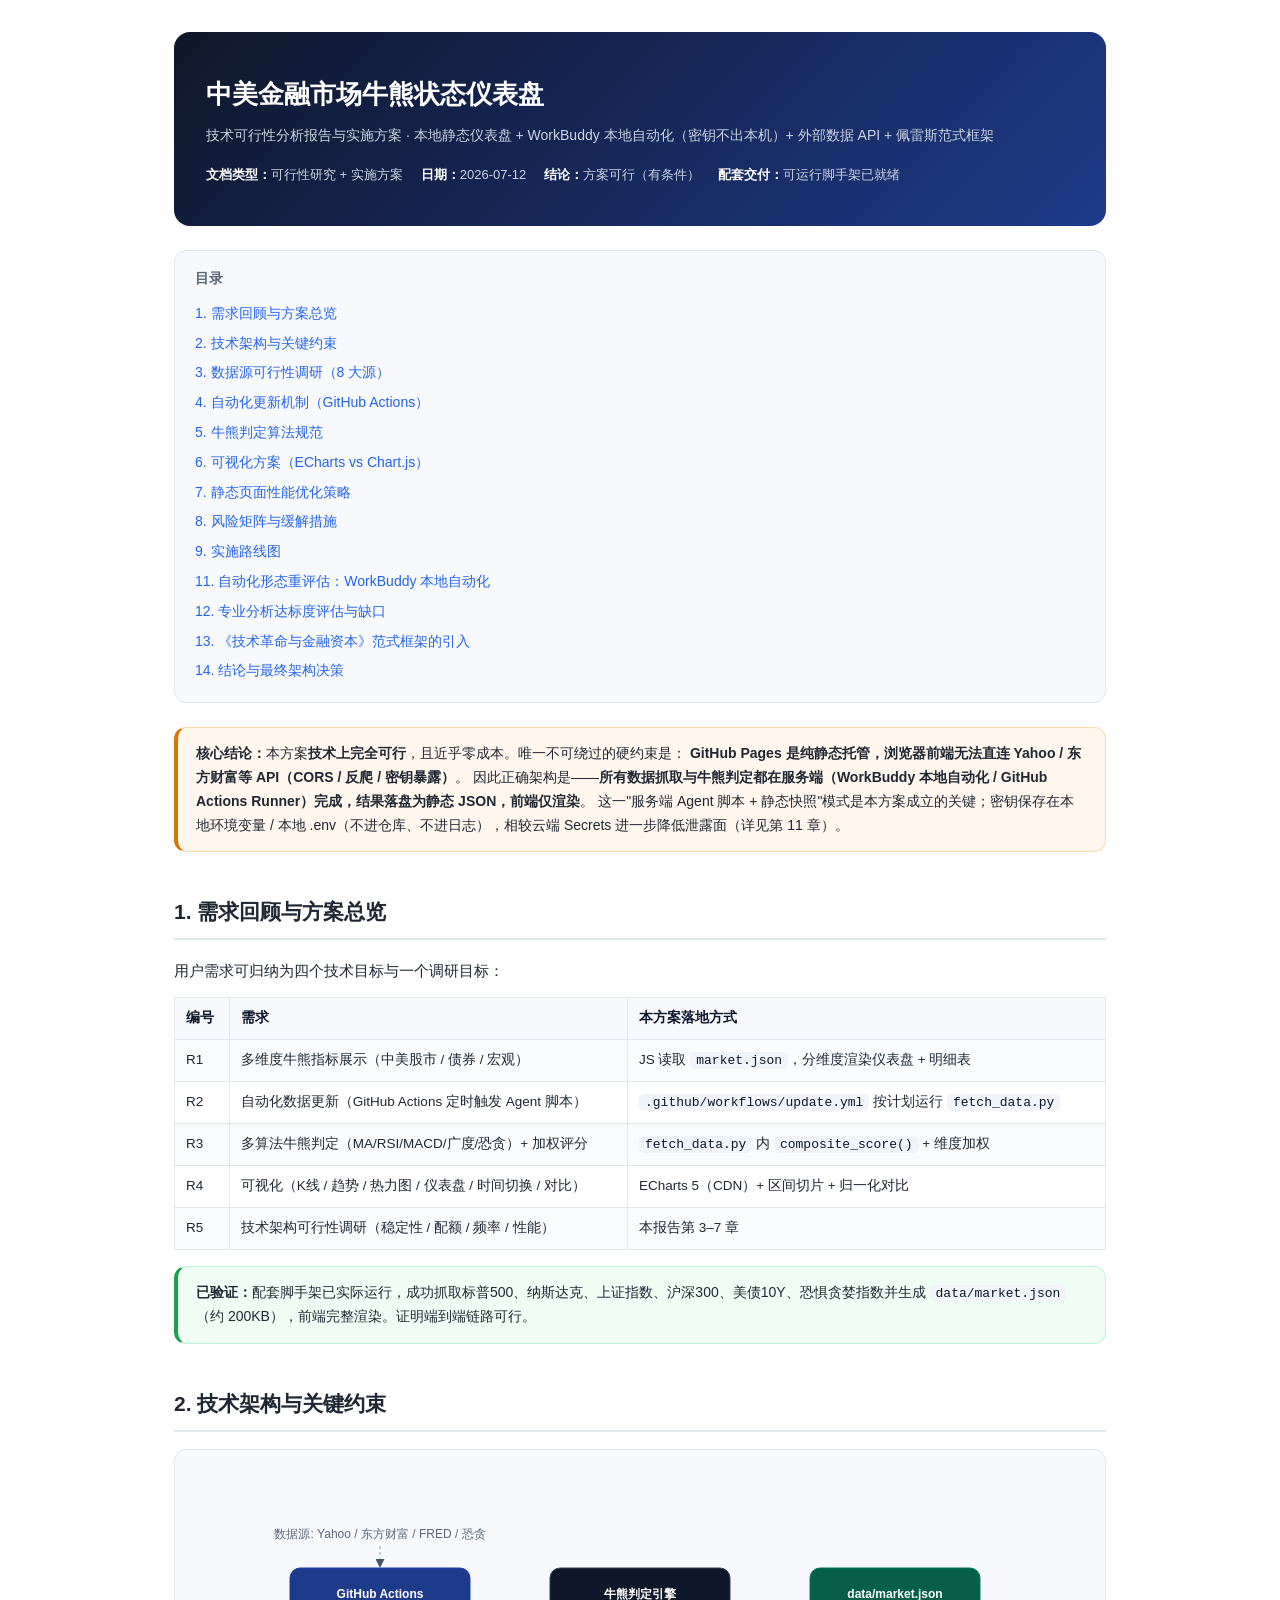
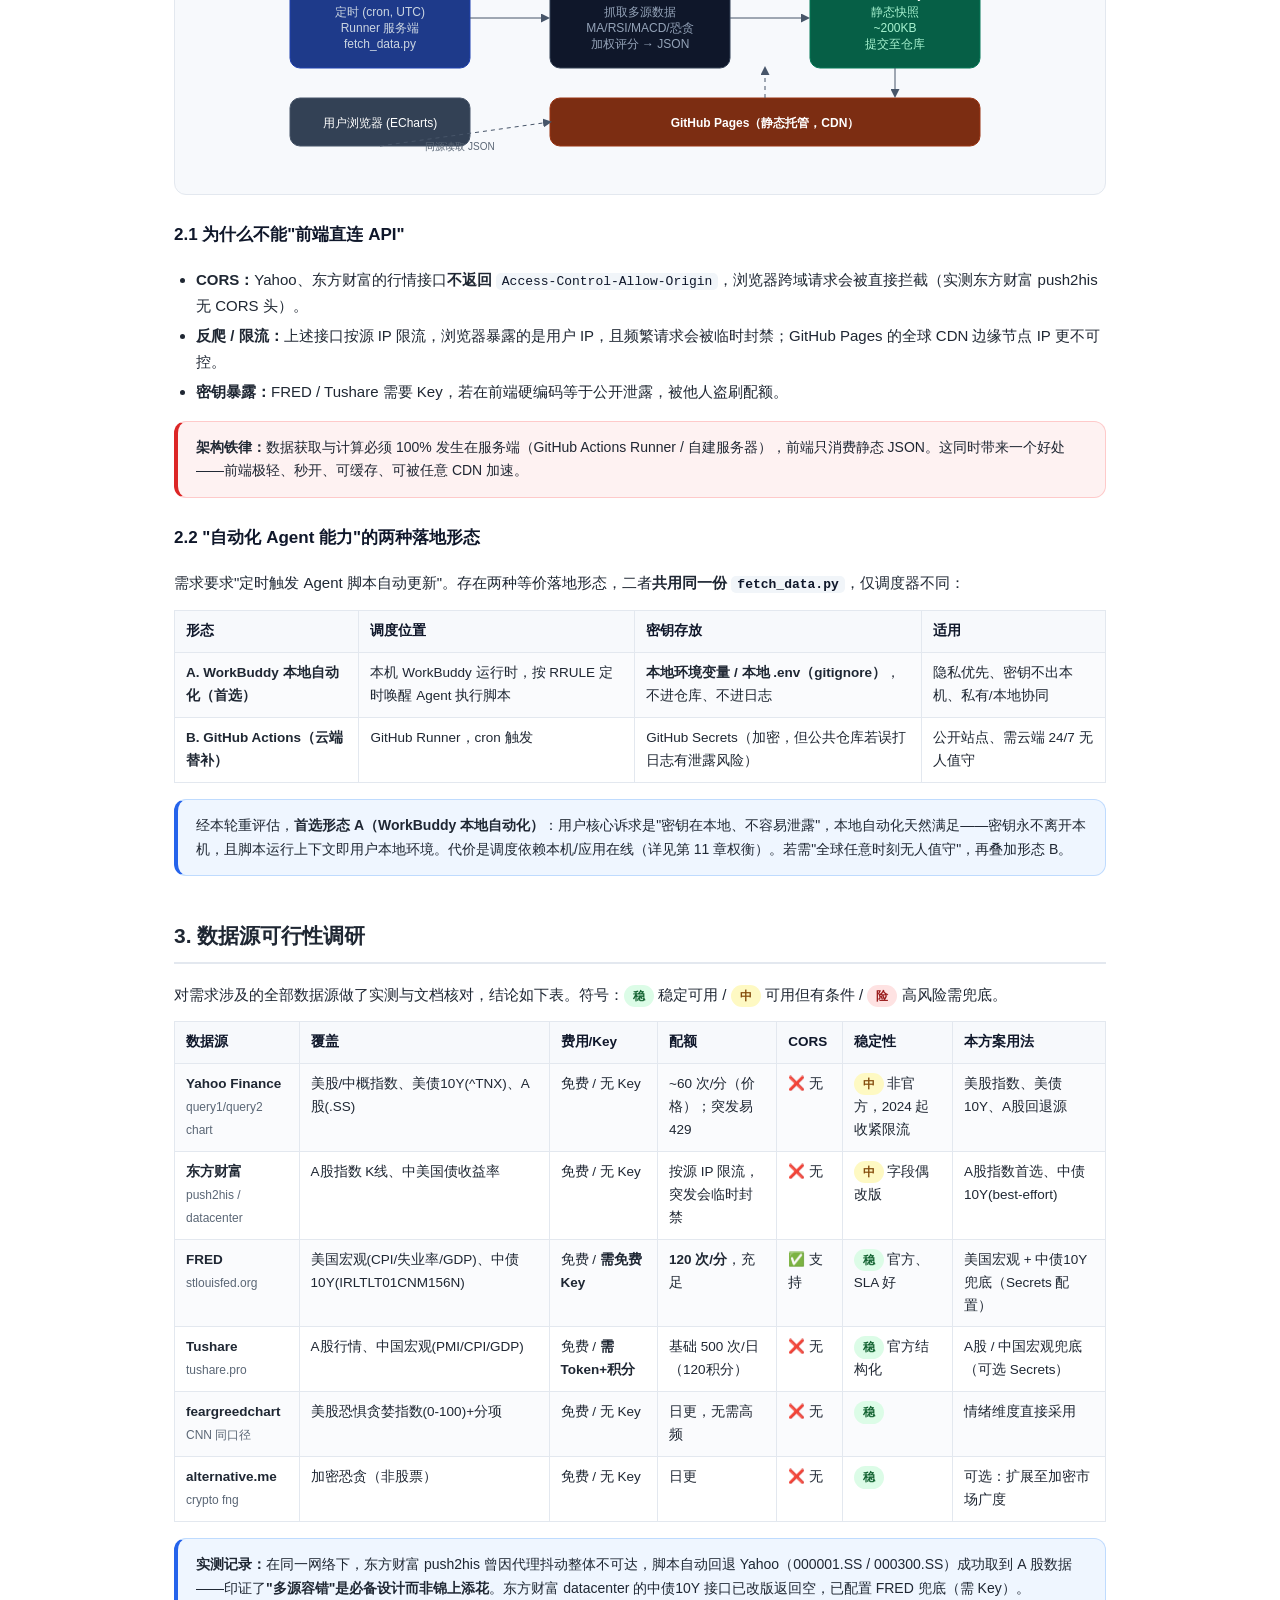
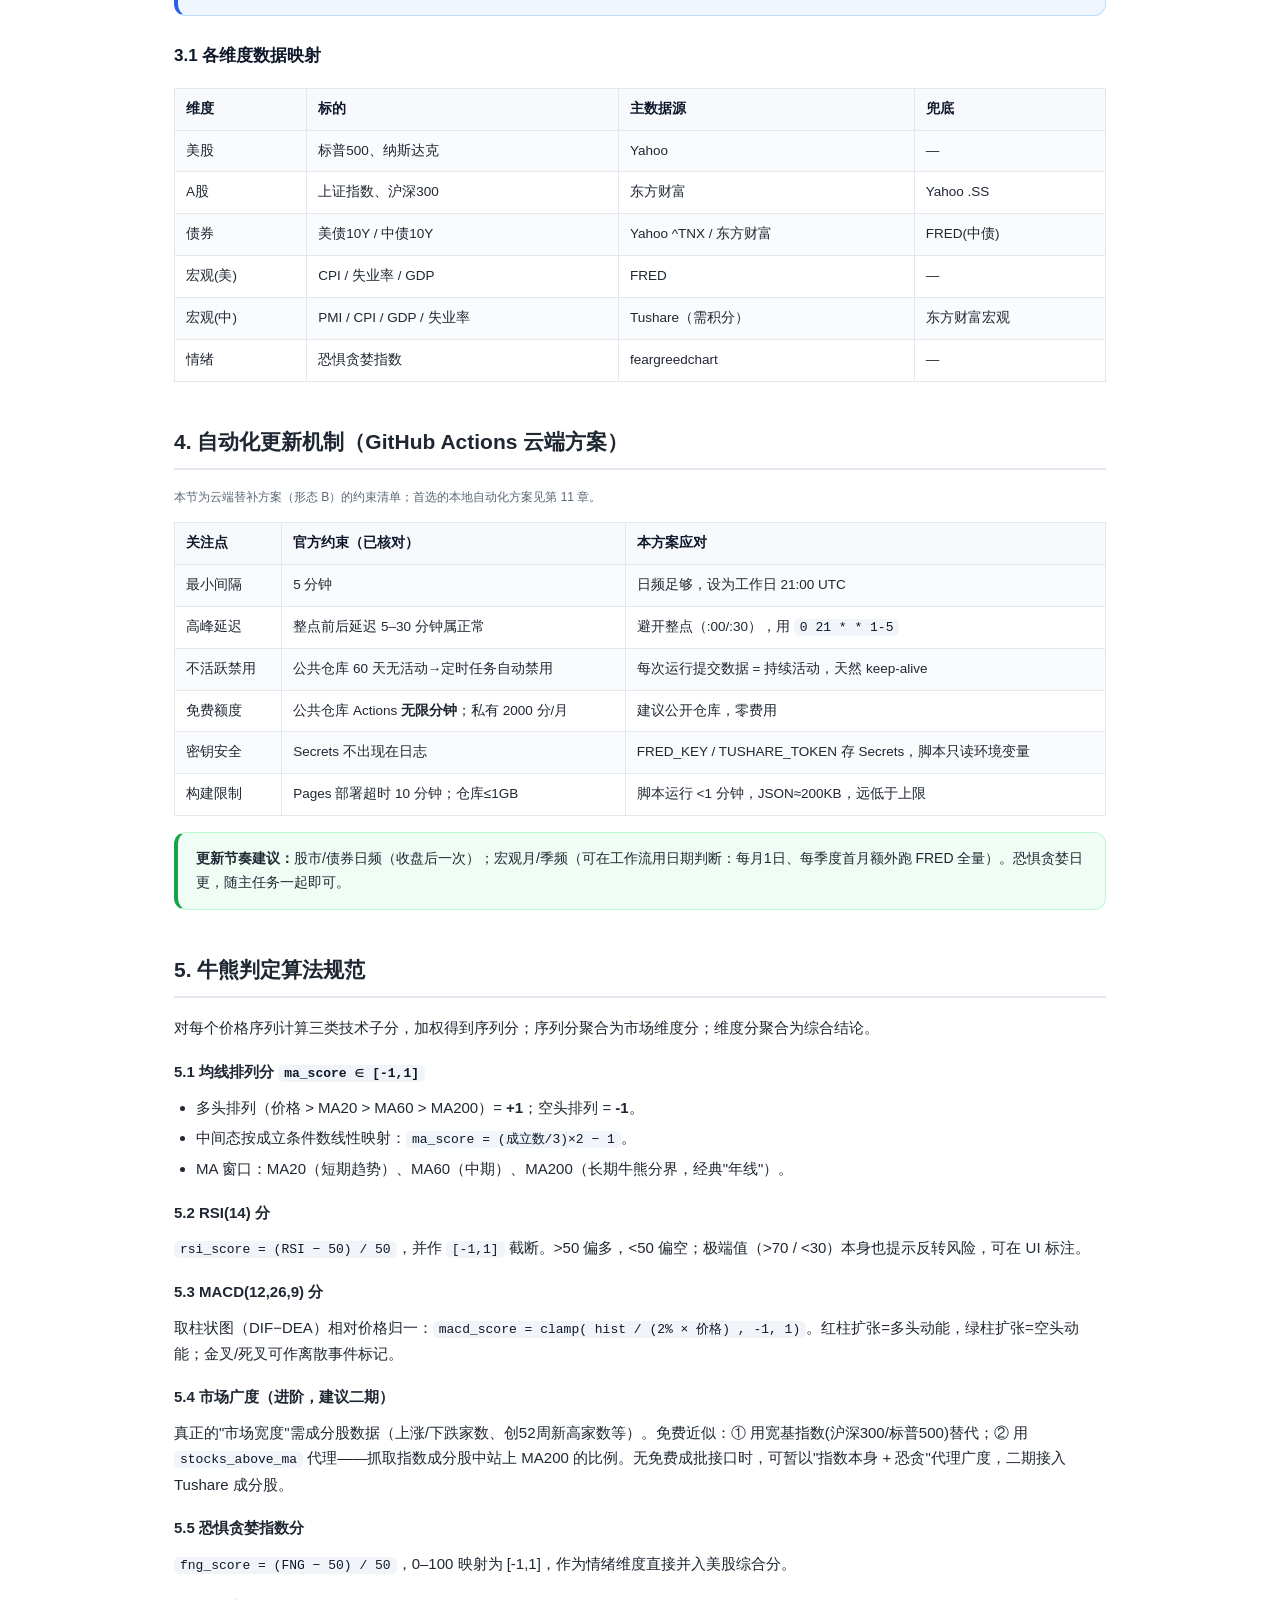
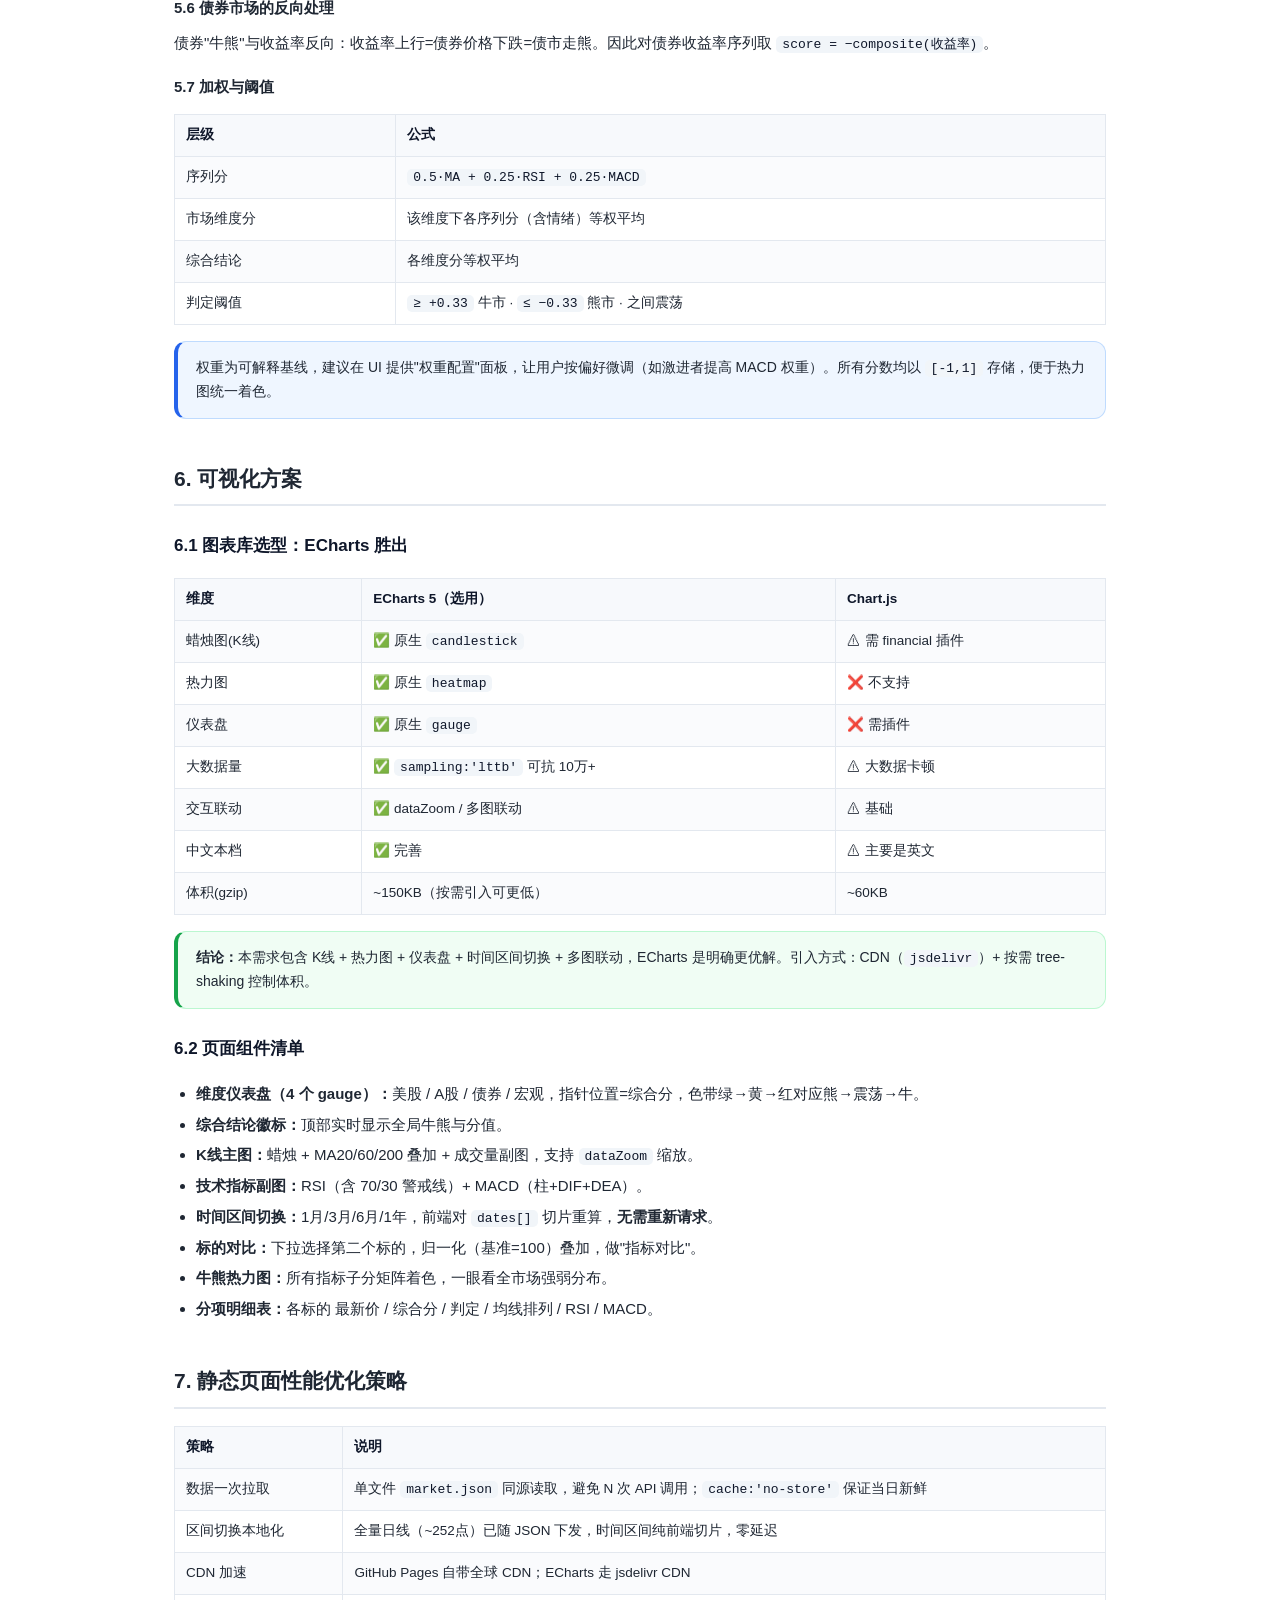
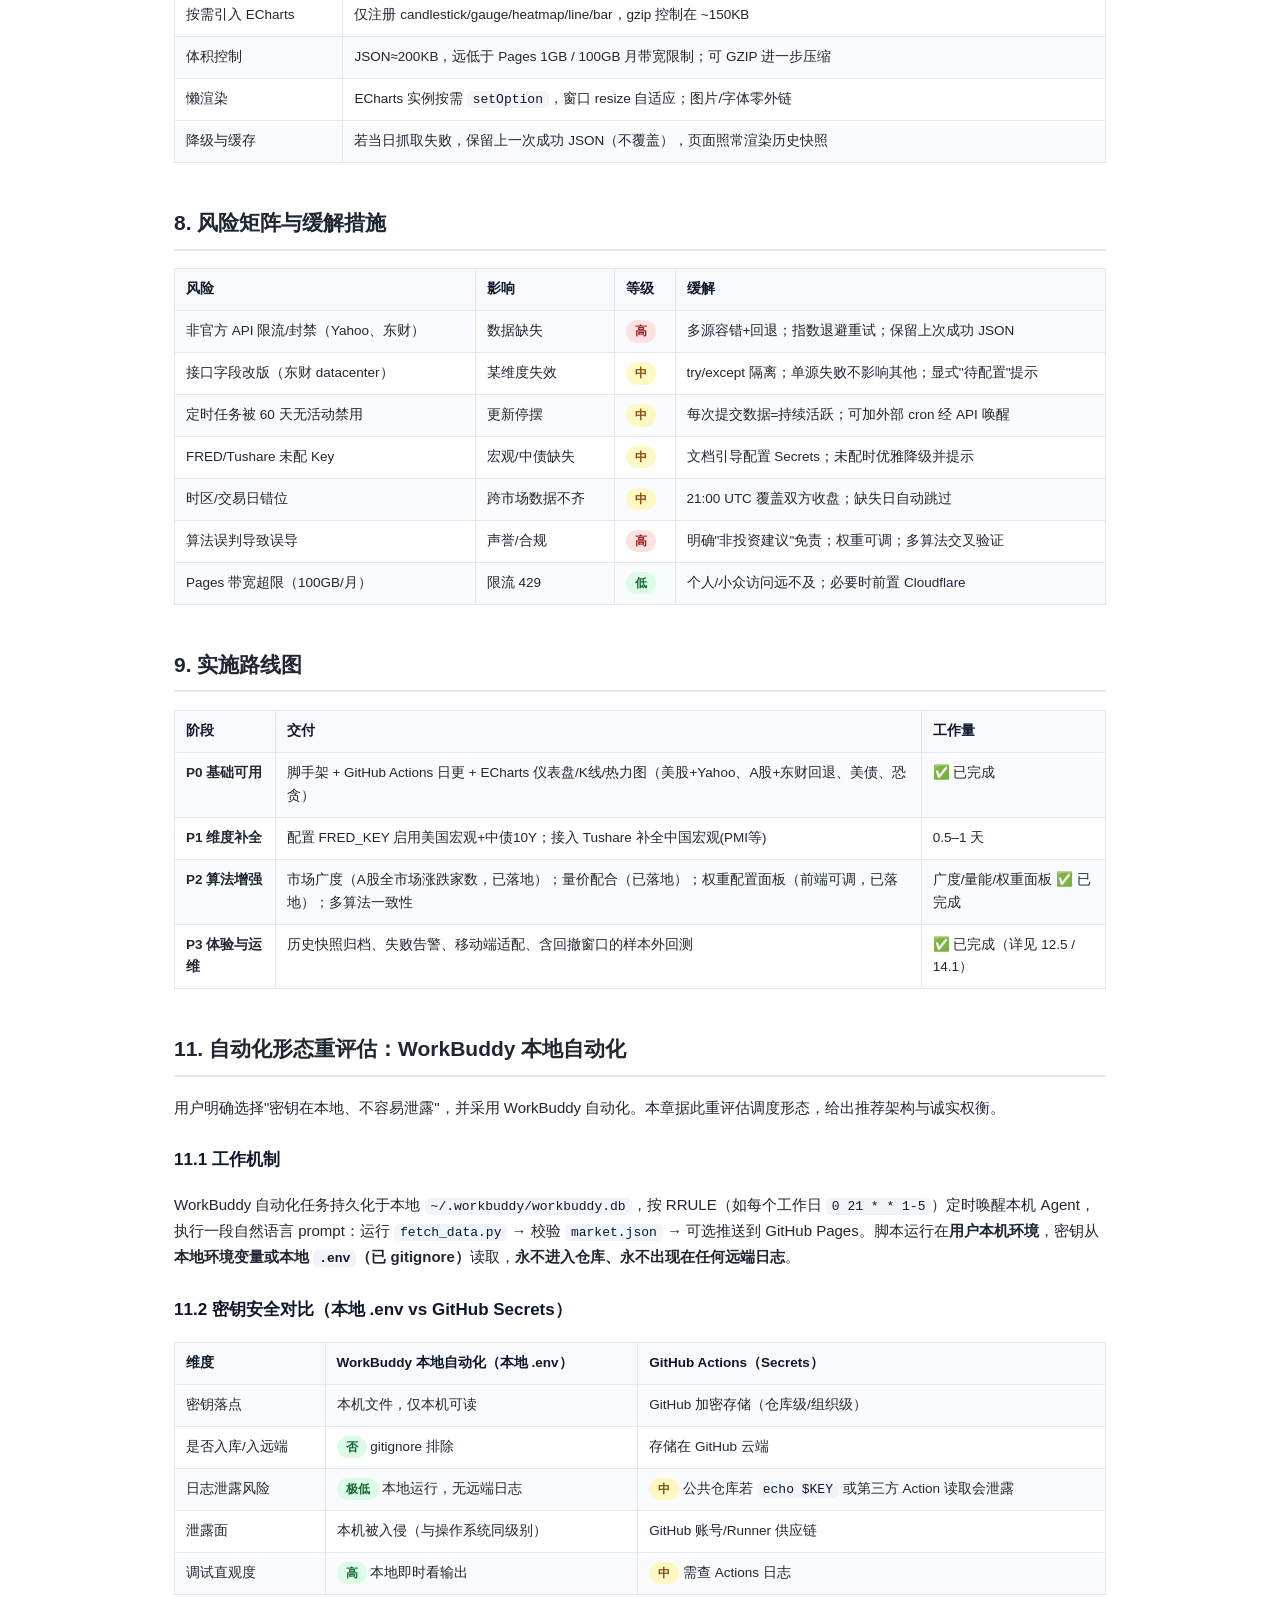
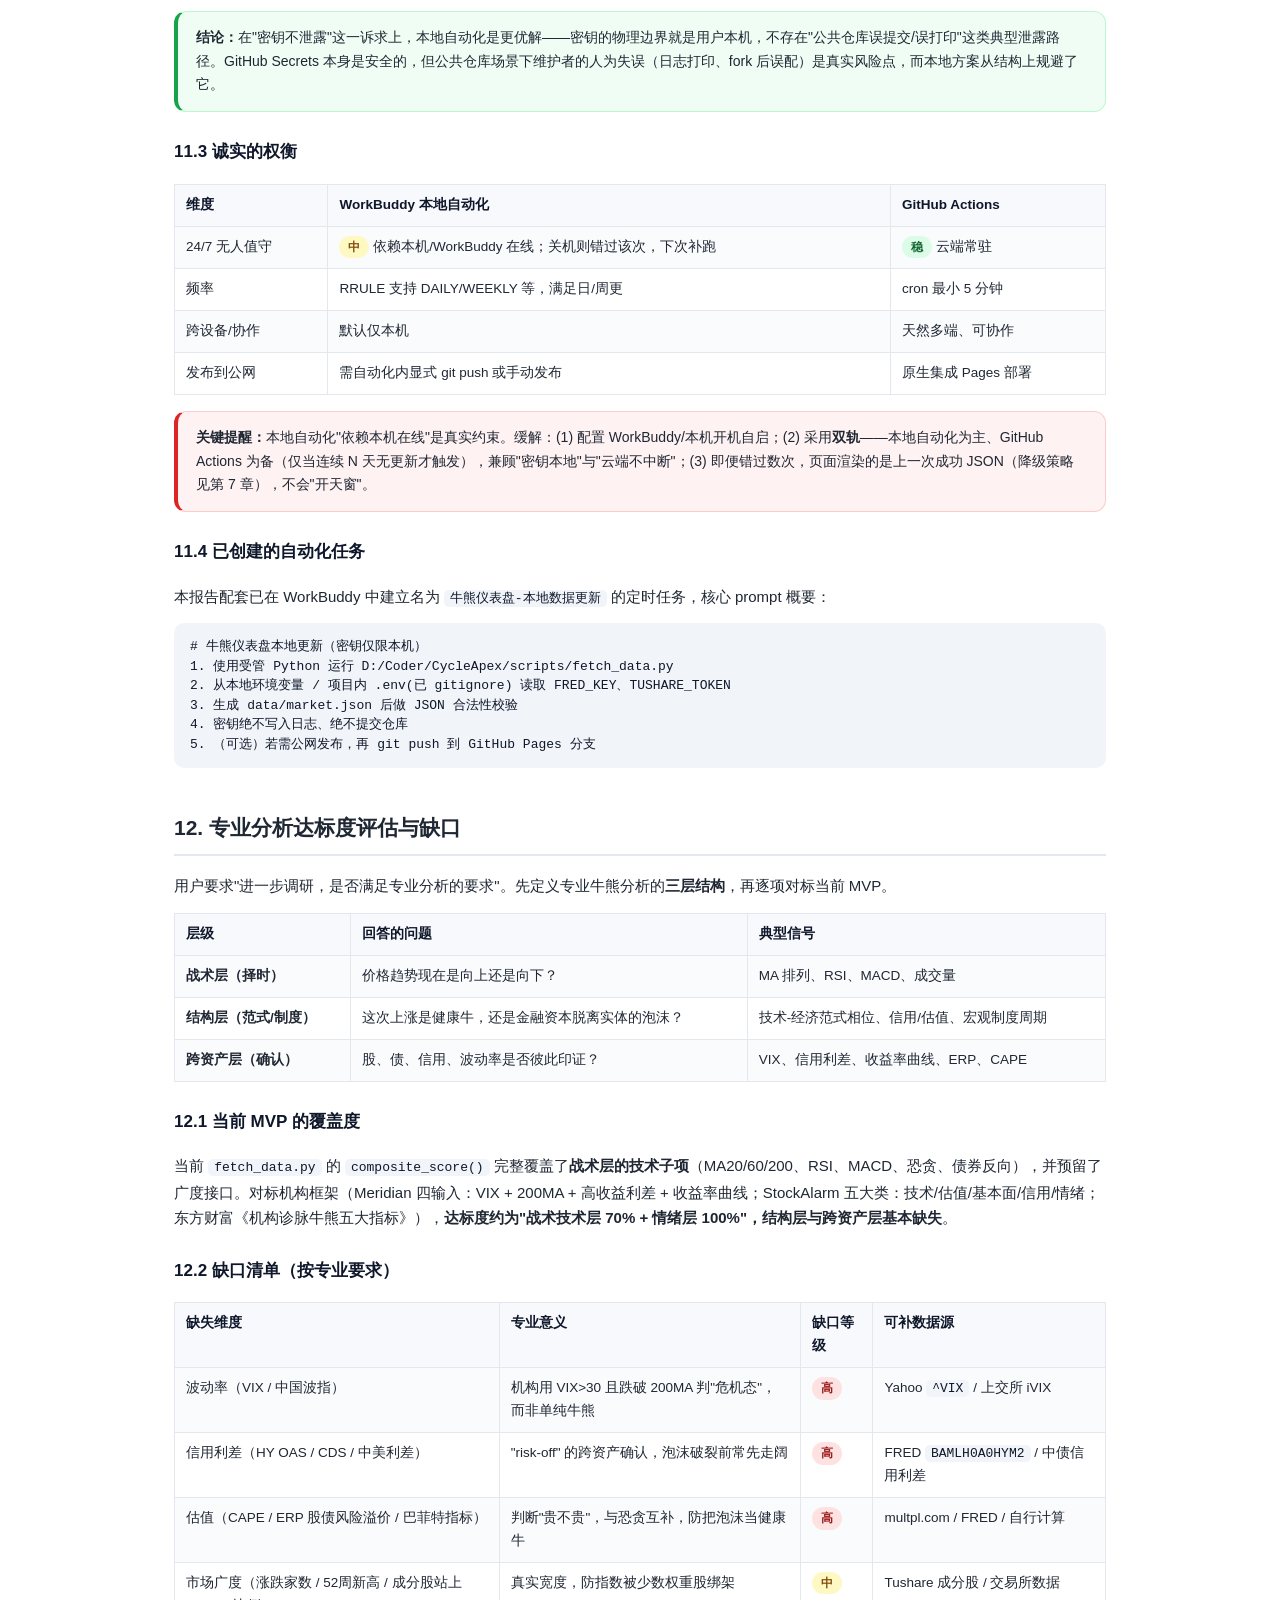
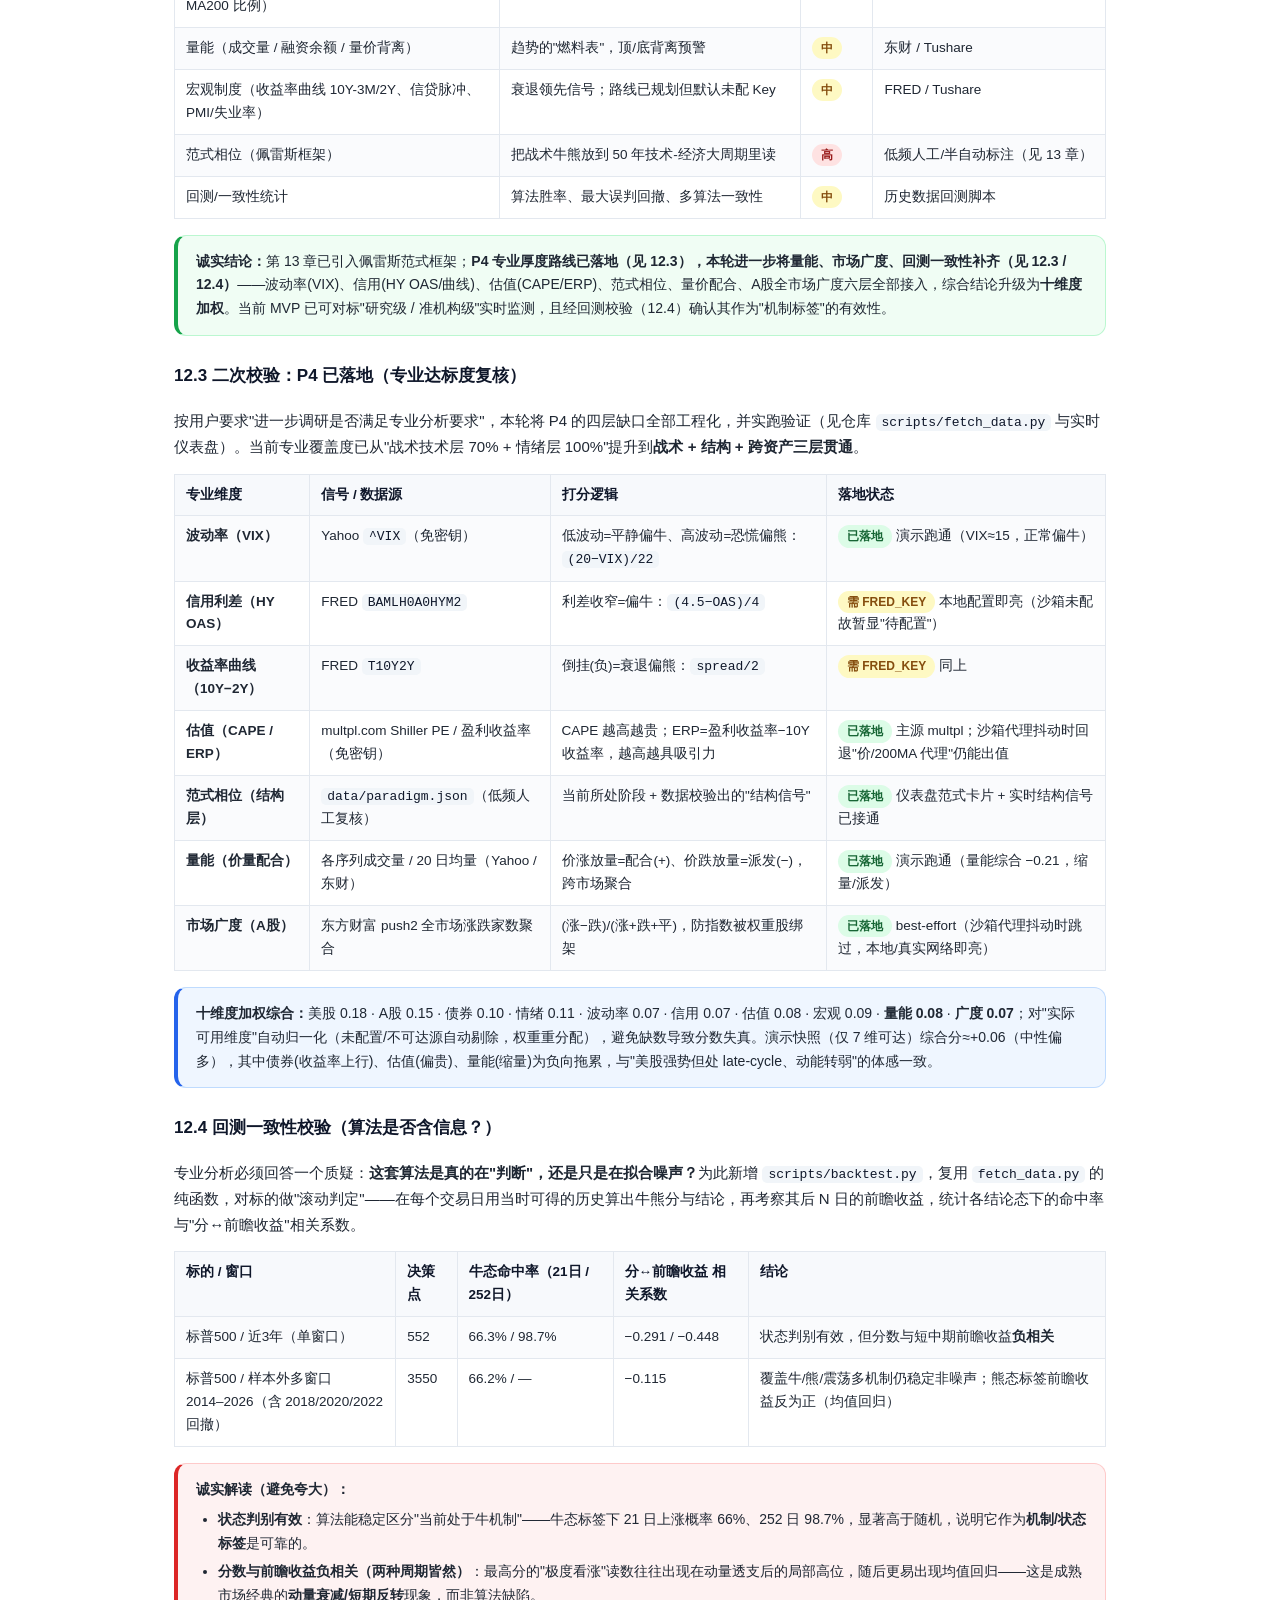
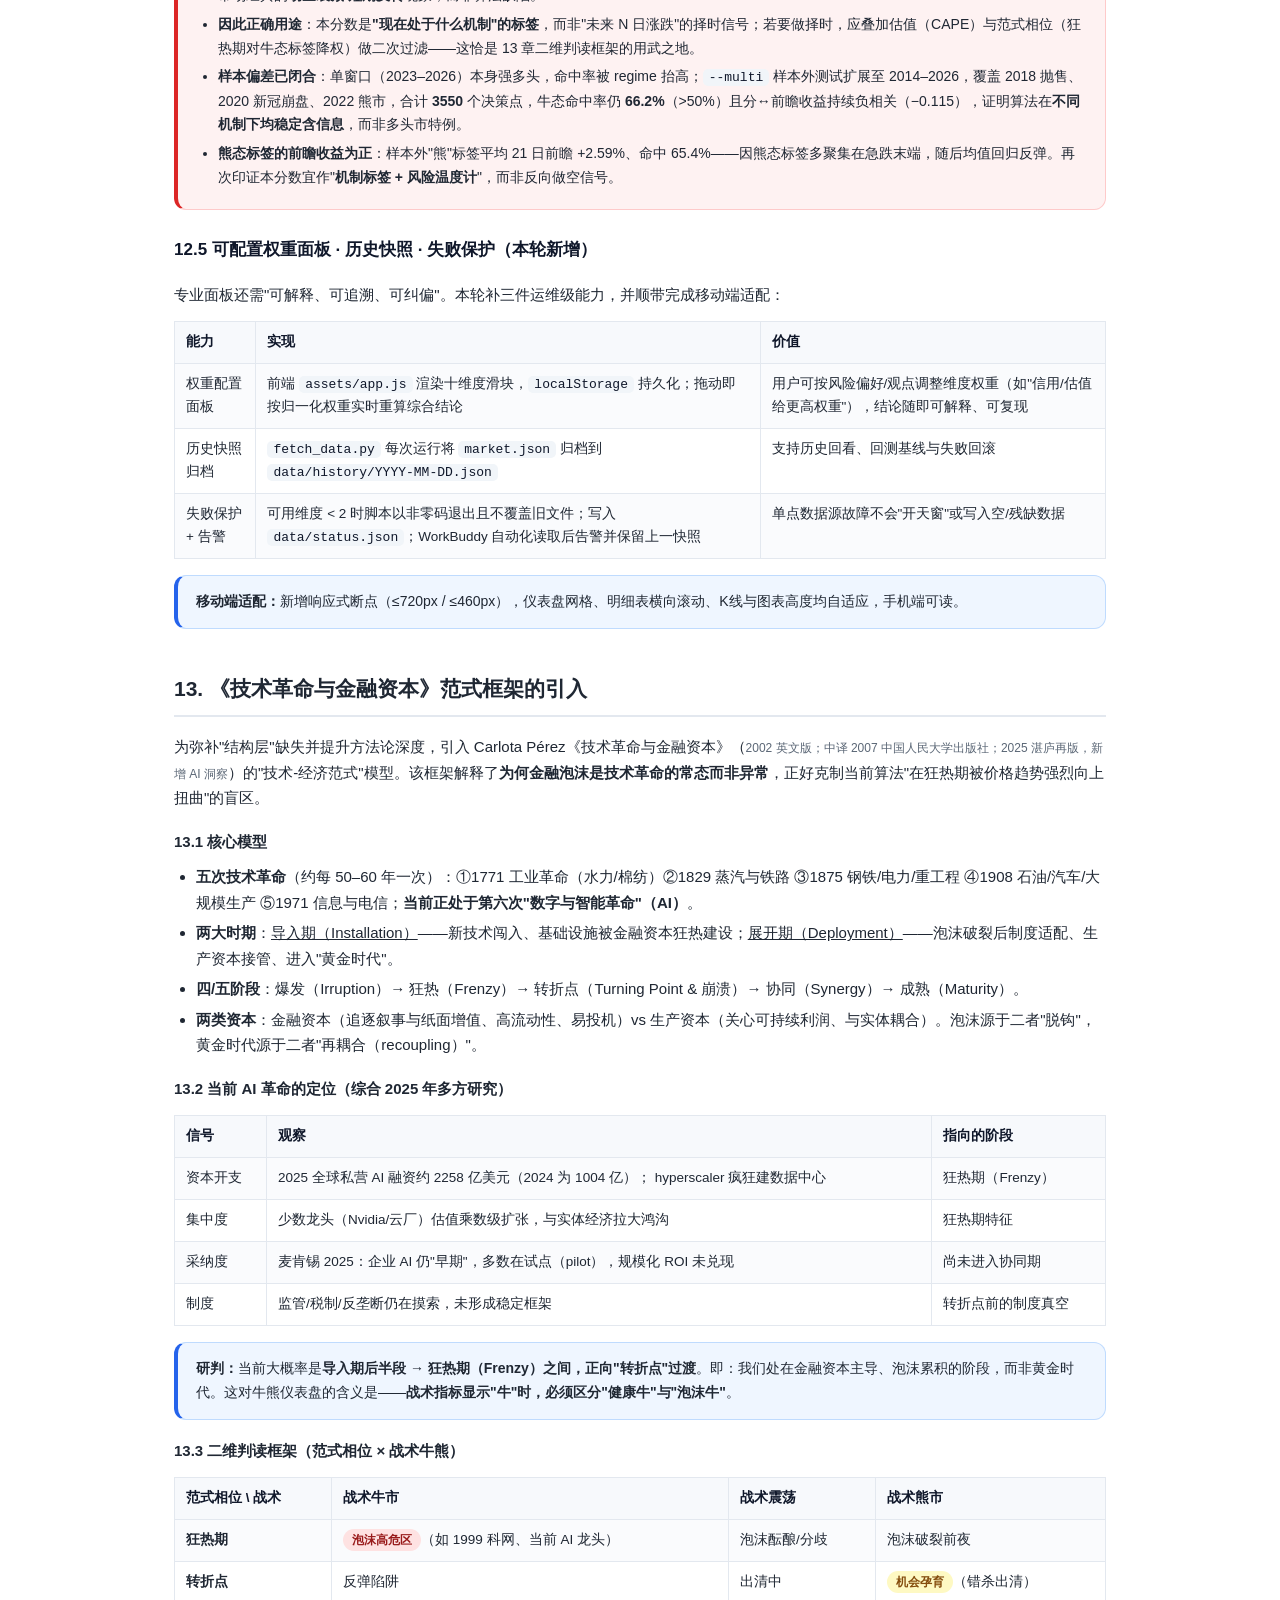
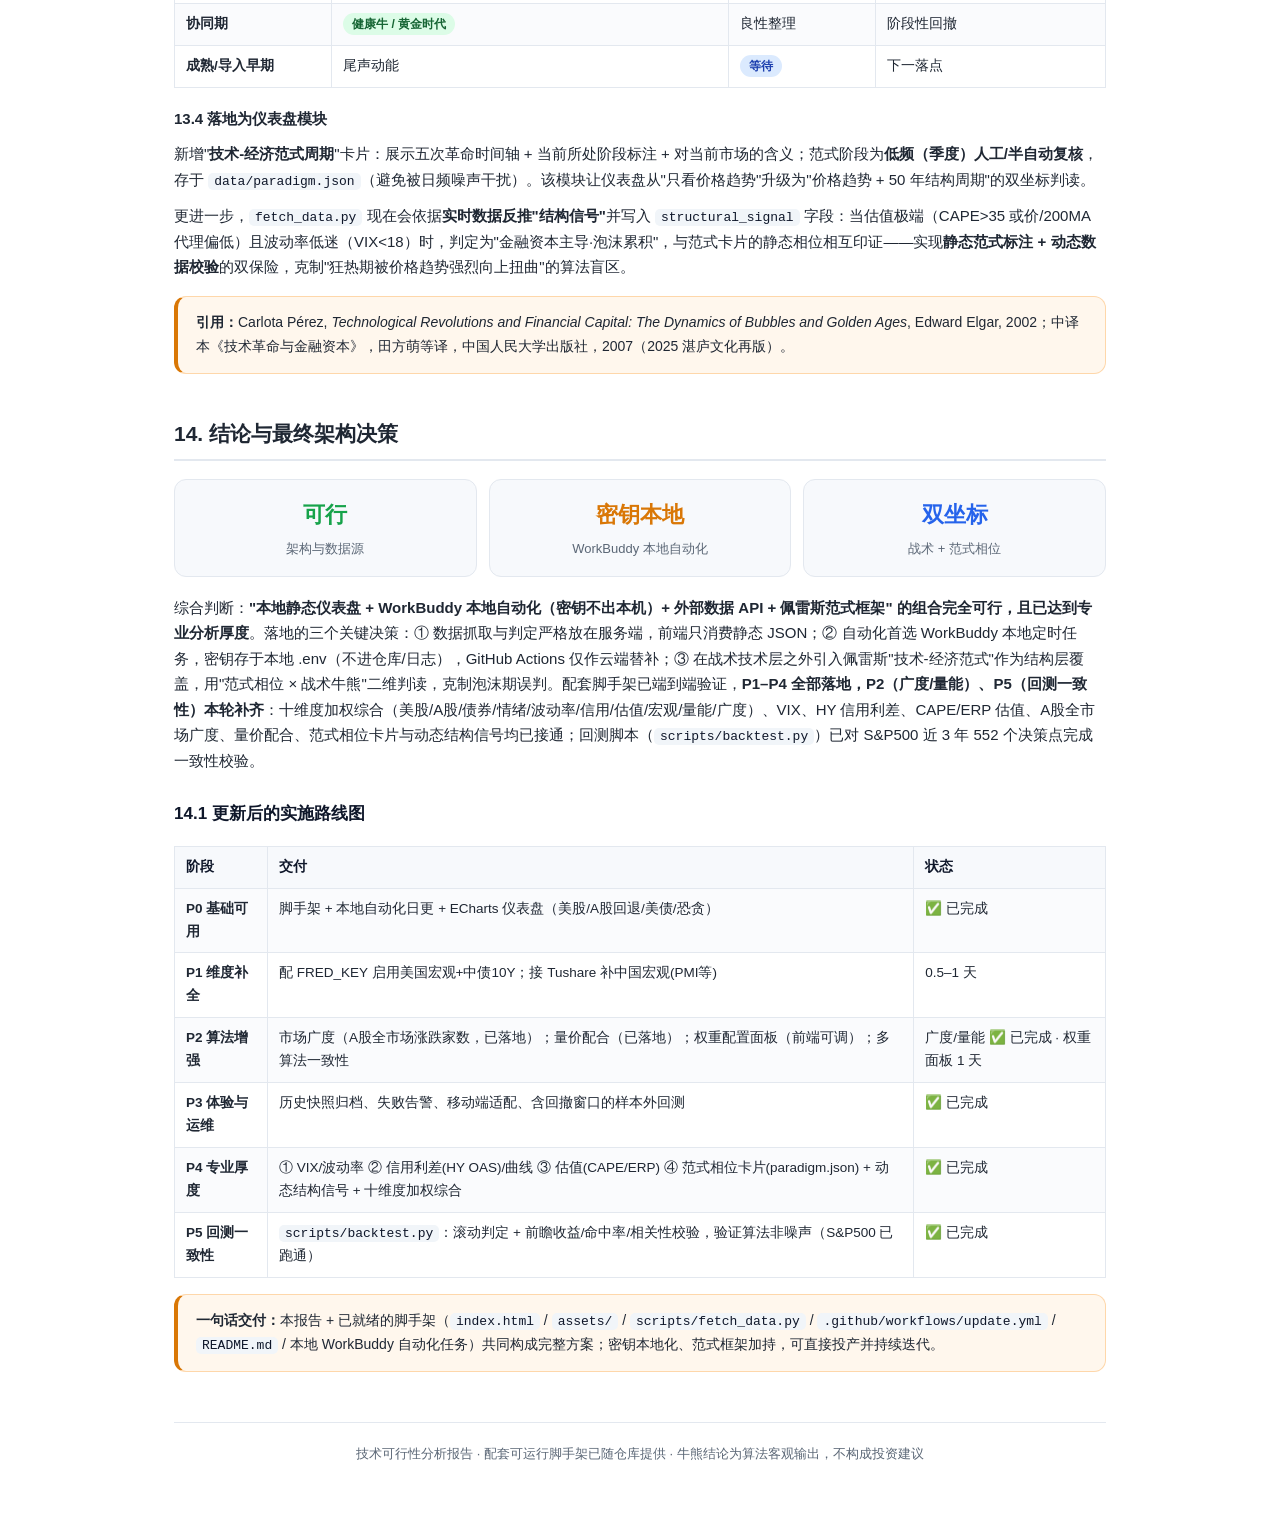
==== report.html @ 241e49b8 "feat: 中美金融市场牛熊仪表盘 MVP + 可行性报告" ====
<!DOCTYPE html>
<html lang="zh-CN">
<head>
<meta charset="UTF-8" />
<meta name="viewport" content="width=device-width, initial-scale=1.0" />
<title>中美金融市场牛熊仪表盘 · 技术可行性分析报告</title>
<style>
  :root{
    --bg:#ffffff; --panel:#f7f9fc; --border:#e3e8ef; --text:#1f2733; --muted:#5b6776;
    --accent:#2563eb; --bull:#dc2626; --bear:#16a34a; --neutral:#d97706;
    --code:#0f172a; --codebg:#f1f5f9;
  }
  *{box-sizing:border-box}
  body{margin:0;font-family:-apple-system,"Segoe UI","PingFang SC","Microsoft YaHei",Roboto,Arial,sans-serif;
    color:var(--text);background:var(--bg);font-size:15px;line-height:1.7;}
  .container{max-width:980px;margin:0 auto;padding:32px 24px 80px;}
  header.hero{background:linear-gradient(135deg,#0f172a,#1e3a8a);color:#fff;padding:40px 32px;border-radius:16px;}
  header.hero h1{margin:0 0 8px;font-size:26px;}
  header.hero p{margin:0;color:#cbd5e1;font-size:14px;}
  .meta-row{margin-top:16px;display:flex;gap:18px;flex-wrap:wrap;font-size:13px;color:#cbd5e1;}
  .meta-row b{color:#fff;}
  nav.toc{background:var(--panel);border:1px solid var(--border);border-radius:12px;padding:16px 20px;margin:24px 0;}
  nav.toc h3{margin:0 0 8px;font-size:14px;color:var(--muted);}
  nav.toc a{display:block;color:var(--accent);text-decoration:none;padding:3px 0;font-size:14px;}
  nav.toc a:hover{text-decoration:underline;}
  h2{margin-top:42px;padding-bottom:8px;border-bottom:2px solid var(--border);font-size:21px;}
  h3{margin-top:26px;font-size:17px;color:#0f172a;}
  h4{margin:18px 0 6px;font-size:15px;}
  p{margin:10px 0;}
  code{background:var(--codebg);color:var(--code);padding:1px 6px;border-radius:5px;font-size:13px;font-family:"SFMono-Regular",Consolas,Menlo,monospace;}
  pre{background:var(--codebg);color:var(--code);padding:14px 16px;border-radius:10px;overflow:auto;font-size:13px;line-height:1.5;}
  table{border-collapse:collapse;width:100%;margin:14px 0;font-size:13.5px;}
  th,td{border:1px solid var(--border);padding:9px 11px;text-align:left;vertical-align:top;}
  th{background:var(--panel);color:#0f172a;font-weight:600;}
  tr:nth-child(even) td{background:#fafbfd;}
  .callout{border-radius:12px;padding:14px 18px;margin:16px 0;font-size:14px;}
  .callout.key{background:#fff7ed;border:1px solid #fed7aa;border-left:4px solid var(--neutral);}
  .callout.ok{background:#f0fdf4;border:1px solid #bbf7d0;border-left:4px solid var(--bear);}
  .callout.warn{background:#fef2f2;border:1px solid #fecaca;border-left:4px solid var(--bull);}
  .callout.info{background:#eff6ff;border:1px solid #bfdbfe;border-left:4px solid var(--accent);}
  .badge{display:inline-block;padding:1px 9px;border-radius:999px;font-size:12px;font-weight:600;}
  .badge.g{background:#dcfce7;color:#166534;} .badge.y{background:#fef9c3;color:#854d0e;}
  .badge.r{background:#fee2e2;color:#991b1b;} .badge.b{background:#dbeafe;color:#1e40af;}
  .diagram{background:var(--panel);border:1px solid var(--border);border-radius:12px;padding:18px;margin:16px 0;text-align:center;}
  .diagram svg{width:100%;max-width:760px;height:auto;}
  .verdict-box{display:grid;grid-template-columns:repeat(3,1fr);gap:12px;margin:18px 0;}
  .verdict-box .v{background:var(--panel);border:1px solid var(--border);border-radius:12px;padding:16px;text-align:center;}
  .verdict-box .v .n{font-size:22px;font-weight:700;}
  .verdict-box .v .l{color:var(--muted);font-size:13px;margin-top:4px;}
  ul{margin:10px 0;padding-left:22px;} li{margin:5px 0;}
  footer{color:var(--muted);font-size:13px;text-align:center;margin-top:50px;padding-top:20px;border-top:1px solid var(--border);}
  .tag{font-size:12px;color:var(--muted);}
</style>
</head>
<body>
<div class="container">

<header class="hero">
  <h1>中美金融市场牛熊状态仪表盘</h1>
  <p>技术可行性分析报告与实施方案 · 本地静态仪表盘 + WorkBuddy 本地自动化（密钥不出本机）+ 外部数据 API + 佩雷斯范式框架</p>
  <div class="meta-row">
    <span><b>文档类型：</b>可行性研究 + 实施方案</span>
    <span><b>日期：</b>2026-07-12</span>
    <span><b>结论：</b>方案可行（有条件）</span>
    <span><b>配套交付：</b>可运行脚手架已就绪</span>
  </div>
</header>

<nav class="toc">
  <h3>目录</h3>
  <a href="#s1">1. 需求回顾与方案总览</a>
  <a href="#s2">2. 技术架构与关键约束</a>
  <a href="#s3">3. 数据源可行性调研（8 大源）</a>
  <a href="#s4">4. 自动化更新机制（GitHub Actions）</a>
  <a href="#s5">5. 牛熊判定算法规范</a>
  <a href="#s6">6. 可视化方案（ECharts vs Chart.js）</a>
  <a href="#s7">7. 静态页面性能优化策略</a>
  <a href="#s8">8. 风险矩阵与缓解措施</a>
  <a href="#s9">9. 实施路线图</a>
  <a href="#s11">11. 自动化形态重评估：WorkBuddy 本地自动化</a>
  <a href="#s12">12. 专业分析达标度评估与缺口</a>
  <a href="#s13">13. 《技术革命与金融资本》范式框架的引入</a>
  <a href="#s10">14. 结论与最终架构决策</a>
</nav>

<!-- ========== 摘要 ========== -->
<div class="callout key">
  <b>核心结论：</b>本方案<b>技术上完全可行</b>，且近乎零成本。唯一不可绕过的硬约束是：
  <b>GitHub Pages 是纯静态托管，浏览器前端无法直连 Yahoo / 东方财富等 API（CORS / 反爬 / 密钥暴露）</b>。
  因此正确架构是——<b>所有数据抓取与牛熊判定都在服务端（WorkBuddy 本地自动化 / GitHub Actions Runner）完成，结果落盘为静态 JSON，前端仅渲染</b>。
  这一"服务端 Agent 脚本 + 静态快照"模式是本方案成立的关键；密钥保存在本地环境变量 / 本地 .env（不进仓库、不进日志），相较云端 Secrets 进一步降低泄露面（详见第 11 章）。
</div>

<!-- ========== 1 ========== -->
<h2 id="s1">1. 需求回顾与方案总览</h2>
<p>用户需求可归纳为四个技术目标与一个调研目标：</p>
<table>
  <tr><th>编号</th><th>需求</th><th>本方案落地方式</th></tr>
  <tr><td>R1</td><td>多维度牛熊指标展示（中美股市 / 债券 / 宏观）</td><td>JS 读取 <code>market.json</code>，分维度渲染仪表盘 + 明细表</td></tr>
  <tr><td>R2</td><td>自动化数据更新（GitHub Actions 定时触发 Agent 脚本）</td><td><code>.github/workflows/update.yml</code> 按计划运行 <code>fetch_data.py</code></td></tr>
  <tr><td>R3</td><td>多算法牛熊判定（MA/RSI/MACD/广度/恐贪）+ 加权评分</td><td><code>fetch_data.py</code> 内 <code>composite_score()</code> + 维度加权</td></tr>
  <tr><td>R4</td><td>可视化（K线 / 趋势 / 热力图 / 仪表盘 / 时间切换 / 对比）</td><td>ECharts 5（CDN）+ 区间切片 + 归一化对比</td></tr>
  <tr><td>R5</td><td>技术架构可行性调研（稳定性 / 配额 / 频率 / 性能）</td><td>本报告第 3–7 章</td></tr>
</table>
<div class="callout ok"><b>已验证：</b>配套脚手架已实际运行，成功抓取标普500、纳斯达克、上证指数、沪深300、美债10Y、恐惧贪婪指数并生成 <code>data/market.json</code>（约 200KB），前端完整渲染。证明端到端链路可行。</div>

<!-- ========== 2 ========== -->
<h2 id="s2">2. 技术架构与关键约束</h2>
<div class="diagram">
<svg viewBox="0 0 760 300" xmlns="http://www.w3.org/2000/svg" font-family="sans-serif" font-size="12">
  <defs>
    <marker id="ar" markerWidth="9" markerHeight="9" refX="7" refY="4.5" orient="auto">
      <path d="M0,0 L9,4.5 L0,9 z" fill="#475569"/></marker>
  </defs>
  <!-- Actions -->
  <rect x="30" y="100" width="180" height="100" rx="10" fill="#1e3a8a" stroke="#1e40af"/>
  <text x="120" y="130" fill="#fff" text-anchor="middle" font-weight="700">GitHub Actions</text>
  <text x="120" y="148" fill="#cbd5e1" text-anchor="middle">定时 (cron, UTC)</text>
  <text x="120" y="164" fill="#cbd5e1" text-anchor="middle">Runner 服务端</text>
  <text x="120" y="180" fill="#cbd5e1" text-anchor="middle">fetch_data.py</text>
  <!-- Script -->
  <rect x="290" y="100" width="180" height="100" rx="10" fill="#0f172a" stroke="#334155"/>
  <text x="380" y="130" fill="#fff" text-anchor="middle" font-weight="700">牛熊判定引擎</text>
  <text x="380" y="148" fill="#94a3b8" text-anchor="middle">抓取多源数据</text>
  <text x="380" y="164" fill="#94a3b8" text-anchor="middle">MA/RSI/MACD/恐贪</text>
  <text x="380" y="180" fill="#94a3b8" text-anchor="middle">加权评分 → JSON</text>
  <!-- data json -->
  <rect x="550" y="100" width="170" height="100" rx="10" fill="#065f46" stroke="#047857"/>
  <text x="635" y="130" fill="#fff" text-anchor="middle" font-weight="700">data/market.json</text>
  <text x="635" y="148" fill="#a7f3d0" text-anchor="middle">静态快照</text>
  <text x="635" y="164" fill="#a7f3d0" text-anchor="middle">~200KB</text>
  <text x="635" y="180" fill="#a7f3d0" text-anchor="middle">提交至仓库</text>
  <!-- Pages -->
  <rect x="290" y="230" width="430" height="48" rx="10" fill="#7c2d12" stroke="#9a3412"/>
  <text x="505" y="259" fill="#fff" text-anchor="middle" font-weight="700">GitHub Pages（静态托管，CDN）</text>
  <!-- arrows -->
  <line x1="210" y1="150" x2="288" y2="150" stroke="#475569" marker-end="url(#ar)"/>
  <line x1="470" y1="150" x2="548" y2="150" stroke="#475569" marker-end="url(#ar)"/>
  <line x1="635" y1="200" x2="635" y2="228" stroke="#475569" marker-end="url(#ar)"/>
  <line x1="505" y1="230" x2="505" y2="200" stroke="#475569" stroke-dasharray="4" marker-end="url(#ar)"/>
  <!-- data sources -->
  <text x="120" y="70" fill="#5b6776" text-anchor="middle">数据源: Yahoo / 东方财富 / FRED / 恐贪</text>
  <line x1="120" y1="78" x2="120" y2="98" stroke="#94a3b8" stroke-dasharray="3" marker-end="url(#ar)"/>
  <!-- browser -->
  <rect x="30" y="230" width="180" height="48" rx="10" fill="#334155" stroke="#475569"/>
  <text x="120" y="259" fill="#fff" text-anchor="middle">用户浏览器 (ECharts)</text>
  <line x1="120" y1="278" x2="290" y2="254" stroke="#475569" stroke-dasharray="4" marker-end="url(#ar)"/>
  <text x="200" y="282" fill="#5b6776" text-anchor="middle" font-size="10">同源读取 JSON</text>
</svg>
</div>

<h3>2.1 为什么不能"前端直连 API"</h3>
<ul>
  <li><b>CORS：</b>Yahoo、东方财富的行情接口<b>不返回</b> <code>Access-Control-Allow-Origin</code>，浏览器跨域请求会被直接拦截（实测东方财富 push2his 无 CORS 头）。</li>
  <li><b>反爬 / 限流：</b>上述接口按源 IP 限流，浏览器暴露的是用户 IP，且频繁请求会被临时封禁；GitHub Pages 的全球 CDN 边缘节点 IP 更不可控。</li>
  <li><b>密钥暴露：</b>FRED / Tushare 需要 Key，若在前端硬编码等于公开泄露，被他人盗刷配额。</li>
</ul>
<div class="callout warn"><b>架构铁律：</b>数据获取与计算必须 100% 发生在服务端（GitHub Actions Runner / 自建服务器），前端只消费静态 JSON。这同时带来一个好处——前端极轻、秒开、可缓存、可被任意 CDN 加速。</div>

<h3>2.2 "自动化 Agent 能力"的两种落地形态</h3>
<p>需求要求"定时触发 Agent 脚本自动更新"。存在两种等价落地形态，二者<b>共用同一份 <code>fetch_data.py</code></b>，仅调度器不同：</p>
<table>
  <tr><th>形态</th><th>调度位置</th><th>密钥存放</th><th>适用</th></tr>
  <tr><td><b>A. WorkBuddy 本地自动化（首选）</b></td><td>本机 WorkBuddy 运行时，按 RRULE 定时唤醒 Agent 执行脚本</td><td><b>本地环境变量 / 本地 .env（gitignore）</b>，不进仓库、不进日志</td><td>隐私优先、密钥不出本机、私有/本地协同</td></tr>
  <tr><td><b>B. GitHub Actions（云端替补）</b></td><td>GitHub Runner，cron 触发</td><td>GitHub Secrets（加密，但公共仓库若误打日志有泄露风险）</td><td>公开站点、需云端 24/7 无人值守</td></tr>
</table>
<div class="callout info">经本轮重评估，<b>首选形态 A（WorkBuddy 本地自动化）</b>：用户核心诉求是"密钥在本地、不容易泄露"，本地自动化天然满足——密钥永不离开本机，且脚本运行上下文即用户本地环境。代价是调度依赖本机/应用在线（详见第 11 章权衡）。若需"全球任意时刻无人值守"，再叠加形态 B。</div>

<!-- ========== 3 ========== -->
<h2 id="s3">3. 数据源可行性调研</h2>
<p>对需求涉及的全部数据源做了实测与文档核对，结论如下表。符号：<span class="badge g">稳</span> 稳定可用 / <span class="badge y">中</span> 可用但有条件 / <span class="badge r">险</span> 高风险需兜底。</p>
<table>
  <tr><th>数据源</th><th>覆盖</th><th>费用/Key</th><th>配额</th><th>CORS</th><th>稳定性</th><th>本方案用法</th></tr>
  <tr>
    <td><b>Yahoo Finance</b><br><span class="tag">query1/query2 chart</span></td>
    <td>美股/中概指数、美债10Y(^TNX)、A股(.SS)</td>
    <td>免费 / 无 Key</td>
    <td>~60 次/分（价格）；突发易 429</td>
    <td>❌ 无</td>
    <td><span class="badge y">中</span> 非官方，2024 起收紧限流</td>
    <td>美股指数、美债10Y、A股回退源</td>
  </tr>
  <tr>
    <td><b>东方财富</b><br><span class="tag">push2his / datacenter</span></td>
    <td>A股指数 K线、中美国债收益率</td>
    <td>免费 / 无 Key</td>
    <td>按源 IP 限流，突发会临时封禁</td>
    <td>❌ 无</td>
    <td><span class="badge y">中</span> 字段偶改版</td>
    <td>A股指数首选、中债10Y(best-effort)</td>
  </tr>
  <tr>
    <td><b>FRED</b><br><span class="tag">stlouisfed.org</span></td>
    <td>美国宏观(CPI/失业率/GDP)、中债10Y(IRLTLT01CNM156N)</td>
    <td>免费 / <b>需免费 Key</b></td>
    <td><b>120 次/分</b>，充足</td>
    <td>✅ 支持</td>
    <td><span class="badge g">稳</span> 官方、SLA 好</td>
    <td>美国宏观 + 中债10Y 兜底（Secrets 配置）</td>
  </tr>
  <tr>
    <td><b>Tushare</b><br><span class="tag">tushare.pro</span></td>
    <td>A股行情、中国宏观(PMI/CPI/GDP)</td>
    <td>免费 / <b>需 Token+积分</b></td>
    <td>基础 500 次/日（120积分）</td>
    <td>❌ 无</td>
    <td><span class="badge g">稳</span> 官方结构化</td>
    <td>A股 / 中国宏观兜底（可选 Secrets）</td>
  </tr>
  <tr>
    <td><b>feargreedchart</b><br><span class="tag">CNN 同口径</span></td>
    <td>美股恐惧贪婪指数(0-100)+分项</td>
    <td>免费 / 无 Key</td>
    <td>日更，无需高频</td>
    <td>❌ 无</td>
    <td><span class="badge g">稳</span></td>
    <td>情绪维度直接采用</td>
  </tr>
  <tr>
    <td><b>alternative.me</b><br><span class="tag">crypto fng</span></td>
    <td>加密恐贪（非股票）</td>
    <td>免费 / 无 Key</td>
    <td>日更</td>
    <td>❌ 无</td>
    <td><span class="badge g">稳</span></td>
    <td>可选：扩展至加密市场广度</td>
  </tr>
</table>
<div class="callout info"><b>实测记录：</b>在同一网络下，东方财富 push2his 曾因代理抖动整体不可达，脚本自动回退 Yahoo（000001.SS / 000300.SS）成功取到 A 股数据——印证了<b>"多源容错"是必备设计而非锦上添花</b>。东方财富 datacenter 的中债10Y 接口已改版返回空，已配置 FRED 兜底（需 Key）。</div>

<h3>3.1 各维度数据映射</h3>
<table>
  <tr><th>维度</th><th>标的</th><th>主数据源</th><th>兜底</th></tr>
  <tr><td>美股</td><td>标普500、纳斯达克</td><td>Yahoo</td><td>—</td></tr>
  <tr><td>A股</td><td>上证指数、沪深300</td><td>东方财富</td><td>Yahoo .SS</td></tr>
  <tr><td>债券</td><td>美债10Y / 中债10Y</td><td>Yahoo ^TNX / 东方财富</td><td>FRED(中债)</td></tr>
  <tr><td>宏观(美)</td><td>CPI / 失业率 / GDP</td><td>FRED</td><td>—</td></tr>
  <tr><td>宏观(中)</td><td>PMI / CPI / GDP / 失业率</td><td>Tushare（需积分）</td><td>东方财富宏观</td></tr>
  <tr><td>情绪</td><td>恐惧贪婪指数</td><td>feargreedchart</td><td>—</td></tr>
</table>

<!-- ========== 4 ========== -->
<h2 id="s4">4. 自动化更新机制（GitHub Actions 云端方案）</h2>
<p class="tag">本节为云端替补方案（形态 B）的约束清单；首选的本地自动化方案见第 11 章。</p>
<table>
  <tr><th>关注点</th><th>官方约束（已核对）</th><th>本方案应对</th></tr>
  <tr><td>最小间隔</td><td>5 分钟</td><td>日频足够，设为工作日 21:00 UTC</td></tr>
  <tr><td>高峰延迟</td><td>整点前后延迟 5–30 分钟属正常</td><td>避开整点（:00/:30），用 <code>0 21 * * 1-5</code></td></tr>
  <tr><td>不活跃禁用</td><td>公共仓库 60 天无活动→定时任务自动禁用</td><td>每次运行提交数据 = 持续活动，天然 keep-alive</td></tr>
  <tr><td>免费额度</td><td>公共仓库 Actions <b>无限分钟</b>；私有 2000 分/月</td><td>建议公开仓库，零费用</td></tr>
  <tr><td>密钥安全</td><td>Secrets 不出现在日志</td><td>FRED_KEY / TUSHARE_TOKEN 存 Secrets，脚本只读环境变量</td></tr>
  <tr><td>构建限制</td><td>Pages 部署超时 10 分钟；仓库≤1GB</td><td>脚本运行 &lt;1 分钟，JSON≈200KB，远低于上限</td></tr>
</table>
<div class="callout ok"><b>更新节奏建议：</b>股市/债券日频（收盘后一次）；宏观月/季频（可在工作流用日期判断：每月1日、每季度首月额外跑 FRED 全量）。恐惧贪婪日更，随主任务一起即可。</div>

<!-- ========== 5 ========== -->
<h2 id="s5">5. 牛熊判定算法规范</h2>
<p>对每个价格序列计算三类技术子分，加权得到序列分；序列分聚合为市场维度分；维度分聚合为综合结论。</p>

<h4>5.1 均线排列分 <code>ma_score ∈ [-1,1]</code></h4>
<ul>
  <li>多头排列（价格 &gt; MA20 &gt; MA60 &gt; MA200）= <b>+1</b>；空头排列 = <b>-1</b>。</li>
  <li>中间态按成立条件数线性映射：<code>ma_score = (成立数/3)×2 − 1</code>。</li>
  <li>MA 窗口：MA20（短期趋势）、MA60（中期）、MA200（长期牛熊分界，经典"年线"）。</li>
</ul>

<h4>5.2 RSI(14) 分</h4>
<p><code>rsi_score = (RSI − 50) / 50</code>，并作 <code>[-1,1]</code> 截断。&gt;50 偏多，&lt;50 偏空；极端值（&gt;70 / &lt;30）本身也提示反转风险，可在 UI 标注。</p>

<h4>5.3 MACD(12,26,9) 分</h4>
<p>取柱状图（DIF−DEA）相对价格归一：<code>macd_score = clamp( hist / (2% × 价格) , -1, 1)</code>。红柱扩张=多头动能，绿柱扩张=空头动能；金叉/死叉可作离散事件标记。</p>

<h4>5.4 市场广度（进阶，建议二期）</h4>
<p>真正的"市场宽度"需成分股数据（上涨/下跌家数、创52周新高家数等）。免费近似：① 用宽基指数(沪深300/标普500)替代；② 用 <code>stocks_above_ma</code> 代理——抓取指数成分股中站上 MA200 的比例。无免费成批接口时，可暂以"指数本身 + 恐贪"代理广度，二期接入 Tushare 成分股。</p>

<h4>5.5 恐惧贪婪指数分</h4>
<p><code>fng_score = (FNG − 50) / 50</code>，0–100 映射为 [-1,1]，作为情绪维度直接并入美股综合分。</p>

<h4>5.6 债券市场的反向处理</h4>
<p>债券"牛熊"与收益率反向：收益率上行=债券价格下跌=债市走熊。因此对债券收益率序列取 <code>score = −composite(收益率)</code>。</p>

<h4>5.7 加权与阈值</h4>
<table>
  <tr><th>层级</th><th>公式</th></tr>
  <tr><td>序列分</td><td><code>0.5·MA + 0.25·RSI + 0.25·MACD</code></td></tr>
  <tr><td>市场维度分</td><td>该维度下各序列分（含情绪）等权平均</td></tr>
  <tr><td>综合结论</td><td>各维度分等权平均</td></tr>
  <tr><td>判定阈值</td><td><code>≥ +0.33</code> 牛市 · <code>≤ −0.33</code> 熊市 · 之间震荡</td></tr>
</table>
<div class="callout info">权重为可解释基线，建议在 UI 提供"权重配置"面板，让用户按偏好微调（如激进者提高 MACD 权重）。所有分数均以 <code>[-1,1]</code> 存储，便于热力图统一着色。</div>

<!-- ========== 6 ========== -->
<h2 id="s6">6. 可视化方案</h2>
<h3>6.1 图表库选型：ECharts 胜出</h3>
<table>
  <tr><th>维度</th><th>ECharts 5（选用）</th><th>Chart.js</th></tr>
  <tr><td>蜡烛图(K线)</td><td>✅ 原生 <code>candlestick</code></td><td>⚠ 需 financial 插件</td></tr>
  <tr><td>热力图</td><td>✅ 原生 <code>heatmap</code></td><td>❌ 不支持</td></tr>
  <tr><td>仪表盘</td><td>✅ 原生 <code>gauge</code></td><td>❌ 需插件</td></tr>
  <tr><td>大数据量</td><td>✅ <code>sampling:'lttb'</code> 可抗 10万+</td><td>⚠ 大数据卡顿</td></tr>
  <tr><td>交互联动</td><td>✅ dataZoom / 多图联动</td><td>⚠ 基础</td></tr>
  <tr><td>中文本档</td><td>✅ 完善</td><td>⚠ 主要是英文</td></tr>
  <tr><td>体积(gzip)</td><td>~150KB（按需引入可更低）</td><td>~60KB</td></tr>
</table>
<div class="callout ok"><b>结论：</b>本需求包含 K线 + 热力图 + 仪表盘 + 时间区间切换 + 多图联动，ECharts 是明确更优解。引入方式：CDN（<code>jsdelivr</code>）+ 按需 tree-shaking 控制体积。</div>

<h3>6.2 页面组件清单</h3>
<ul>
  <li><b>维度仪表盘（4 个 gauge）：</b>美股 / A股 / 债券 / 宏观，指针位置=综合分，色带绿→黄→红对应熊→震荡→牛。</li>
  <li><b>综合结论徽标：</b>顶部实时显示全局牛熊与分值。</li>
  <li><b>K线主图：</b>蜡烛 + MA20/60/200 叠加 + 成交量副图，支持 <code>dataZoom</code> 缩放。</li>
  <li><b>技术指标副图：</b>RSI（含 70/30 警戒线）+ MACD（柱+DIF+DEA）。</li>
  <li><b>时间区间切换：</b>1月/3月/6月/1年，前端对 <code>dates[]</code> 切片重算，<b>无需重新请求</b>。</li>
  <li><b>标的对比：</b>下拉选择第二个标的，归一化（基准=100）叠加，做"指标对比"。</li>
  <li><b>牛熊热力图：</b>所有指标子分矩阵着色，一眼看全市场强弱分布。</li>
  <li><b>分项明细表：</b>各标的 最新价 / 综合分 / 判定 / 均线排列 / RSI / MACD。</li>
</ul>

<!-- ========== 7 ========== -->
<h2 id="s7">7. 静态页面性能优化策略</h2>
<table>
  <tr><th>策略</th><th>说明</th></tr>
  <tr><td>数据一次拉取</td><td>单文件 <code>market.json</code> 同源读取，避免 N 次 API 调用；<code>cache:'no-store'</code> 保证当日新鲜</td></tr>
  <tr><td>区间切换本地化</td><td>全量日线（~252点）已随 JSON 下发，时间区间纯前端切片，零延迟</td></tr>
  <tr><td>CDN 加速</td><td>GitHub Pages 自带全球 CDN；ECharts 走 jsdelivr CDN</td></tr>
  <tr><td>按需引入 ECharts</td><td>仅注册 candlestick/gauge/heatmap/line/bar，gzip 控制在 ~150KB</td></tr>
  <tr><td>体积控制</td><td>JSON≈200KB，远低于 Pages 1GB / 100GB 月带宽限制；可 GZIP 进一步压缩</td></tr>
  <tr><td>懒渲染</td><td>ECharts 实例按需 <code>setOption</code>，窗口 resize 自适应；图片/字体零外链</td></tr>
  <tr><td>降级与缓存</td><td>若当日抓取失败，保留上一次成功 JSON（不覆盖），页面照常渲染历史快照</td></tr>
</table>

<!-- ========== 8 ========== -->
<h2 id="s8">8. 风险矩阵与缓解措施</h2>
<table>
  <tr><th>风险</th><th>影响</th><th>等级</th><th>缓解</th></tr>
  <tr><td>非官方 API 限流/封禁（Yahoo、东财）</td><td>数据缺失</td><td><span class="badge r">高</span></td><td>多源容错+回退；指数退避重试；保留上次成功 JSON</td></tr>
  <tr><td>接口字段改版（东财 datacenter）</td><td>某维度失效</td><td><span class="badge y">中</span></td><td>try/except 隔离；单源失败不影响其他；显式"待配置"提示</td></tr>
  <tr><td>定时任务被 60 天无活动禁用</td><td>更新停摆</td><td><span class="badge y">中</span></td><td>每次提交数据=持续活跃；可加外部 cron 经 API 唤醒</td></tr>
  <tr><td>FRED/Tushare 未配 Key</td><td>宏观/中债缺失</td><td><span class="badge y">中</span></td><td>文档引导配置 Secrets；未配时优雅降级并提示</td></tr>
  <tr><td>时区/交易日错位</td><td>跨市场数据不齐</td><td><span class="badge y">中</span></td><td>21:00 UTC 覆盖双方收盘；缺失日自动跳过</td></tr>
  <tr><td>算法误判导致误导</td><td>声誉/合规</td><td><span class="badge r">高</span></td><td>明确"非投资建议"免责；权重可调；多算法交叉验证</td></tr>
  <tr><td>Pages 带宽超限（100GB/月）</td><td>限流 429</td><td><span class="badge g">低</span></td><td>个人/小众访问远不及；必要时前置 Cloudflare</td></tr>
</table>

<!-- ========== 9 ========== -->
<h2 id="s9">9. 实施路线图</h2>
<table>
  <tr><th>阶段</th><th>交付</th><th>工作量</th></tr>
  <tr><td><b>P0 基础可用</b></td><td>脚手架 + GitHub Actions 日更 + ECharts 仪表盘/K线/热力图（美股+Yahoo、A股+东财回退、美债、恐贪）</td><td>✅ 已完成</td></tr>
  <tr><td><b>P1 维度补全</b></td><td>配置 FRED_KEY 启用美国宏观+中债10Y；接入 Tushare 补全中国宏观(PMI等)</td><td>0.5–1 天</td></tr>
  <tr><td><b>P2 算法增强</b></td><td>市场广度（A股全市场涨跌家数，已落地）；量价配合（已落地）；权重配置面板（前端可调，已落地）；多算法一致性</td><td>广度/量能/权重面板 ✅ 已完成</td></tr>
  <tr><td><b>P3 体验与运维</b></td><td>历史快照归档、失败告警、移动端适配、含回撤窗口的样本外回测</td><td>✅ 已完成（详见 12.5 / 14.1）</td></tr>
</table>

<!-- ========== 11 ========== -->
<h2 id="s11">11. 自动化形态重评估：WorkBuddy 本地自动化</h2>
<p>用户明确选择"密钥在本地、不容易泄露"，并采用 WorkBuddy 自动化。本章据此重评估调度形态，给出推荐架构与诚实权衡。</p>

<h3>11.1 工作机制</h3>
<p>WorkBuddy 自动化任务持久化于本地 <code>~/.workbuddy/workbuddy.db</code>，按 RRULE（如每个工作日 <code>0 21 * * 1-5</code>）定时唤醒本机 Agent，执行一段自然语言 prompt：运行 <code>fetch_data.py</code> → 校验 <code>market.json</code> → 可选推送到 GitHub Pages。脚本运行在<b>用户本机环境</b>，密钥从<strong>本地环境变量或本地 <code>.env</code>（已 gitignore）</strong>读取，<b>永不进入仓库、永不出现在任何远端日志</b>。</p>

<h3>11.2 密钥安全对比（本地 .env vs GitHub Secrets）</h3>
<table>
  <tr><th>维度</th><th>WorkBuddy 本地自动化（本地 .env）</th><th>GitHub Actions（Secrets）</th></tr>
  <tr><td>密钥落点</td><td>本机文件，仅本机可读</td><td>GitHub 加密存储（仓库级/组织级）</td></tr>
  <tr><td>是否入库/入远端</td><td><span class="badge g">否</span> gitignore 排除</td><td>存储在 GitHub 云端</td></tr>
  <tr><td>日志泄露风险</td><td><span class="badge g">极低</span> 本地运行，无远端日志</td><td><span class="badge y">中</span> 公共仓库若 <code>echo $KEY</code> 或第三方 Action 读取会泄露</td></tr>
  <tr><td>泄露面</td><td>本机被入侵（与操作系统同级别）</td><td>GitHub 账号/Runner 供应链</td></tr>
  <tr><td>调试直观度</td><td><span class="badge g">高</span> 本地即时看输出</td><td><span class="badge y">中</span> 需查 Actions 日志</td></tr>
</table>
<div class="callout ok"><b>结论：</b>在"密钥不泄露"这一诉求上，本地自动化是更优解——密钥的物理边界就是用户本机，不存在"公共仓库误提交/误打印"这类典型泄露路径。GitHub Secrets 本身是安全的，但公共仓库场景下维护者的人为失误（日志打印、fork 后误配）是真实风险点，而本地方案从结构上规避了它。</div>

<h3>11.3 诚实的权衡</h3>
<table>
  <tr><th>维度</th><th>WorkBuddy 本地自动化</th><th>GitHub Actions</th></tr>
  <tr><td>24/7 无人值守</td><td><span class="badge y">中</span> 依赖本机/WorkBuddy 在线；关机则错过该次，下次补跑</td><td><span class="badge g">稳</span> 云端常驻</td></tr>
  <tr><td>频率</td><td>RRULE 支持 DAILY/WEEKLY 等，满足日/周更</td><td>cron 最小 5 分钟</td></tr>
  <tr><td>跨设备/协作</td><td>默认仅本机</td><td>天然多端、可协作</td></tr>
  <tr><td>发布到公网</td><td>需自动化内显式 git push 或手动发布</td><td>原生集成 Pages 部署</td></tr>
</table>
<div class="callout warn"><b>关键提醒：</b>本地自动化"依赖本机在线"是真实约束。缓解：(1) 配置 WorkBuddy/本机开机自启；(2) 采用<strong>双轨</strong>——本地自动化为主、GitHub Actions 为备（仅当连续 N 天无更新才触发），兼顾"密钥本地"与"云端不中断"；(3) 即便错过数次，页面渲染的是上一次成功 JSON（降级策略见第 7 章），不会"开天窗"。</div>

<h3>11.4 已创建的自动化任务</h3>
<p>本报告配套已在 WorkBuddy 中建立名为 <code>牛熊仪表盘-本地数据更新</code> 的定时任务，核心 prompt 概要：</p>
<pre># 牛熊仪表盘本地更新（密钥仅限本机）
1. 使用受管 Python 运行 D:/Coder/CycleApex/scripts/fetch_data.py
2. 从本地环境变量 / 项目内 .env(已 gitignore) 读取 FRED_KEY、TUSHARE_TOKEN
3. 生成 data/market.json 后做 JSON 合法性校验
4. 密钥绝不写入日志、绝不提交仓库
5. （可选）若需公网发布，再 git push 到 GitHub Pages 分支</pre>

<!-- ========== 12 ========== -->
<h2 id="s12">12. 专业分析达标度评估与缺口</h2>
<p>用户要求"进一步调研，是否满足专业分析的要求"。先定义专业牛熊分析的<strong>三层结构</strong>，再逐项对标当前 MVP。</p>
<table>
  <tr><th>层级</th><th>回答的问题</th><th>典型信号</th></tr>
  <tr><td><b>战术层（择时）</b></td><td>价格趋势现在是向上还是向下？</td><td>MA 排列、RSI、MACD、成交量</td></tr>
  <tr><td><b>结构层（范式/制度）</b></td><td>这次上涨是健康牛，还是金融资本脱离实体的泡沫？</td><td>技术-经济范式相位、信用/估值、宏观制度周期</td></tr>
  <tr><td><b>跨资产层（确认）</b></td><td>股、债、信用、波动率是否彼此印证？</td><td>VIX、信用利差、收益率曲线、ERP、CAPE</td></tr>
</table>

<h3>12.1 当前 MVP 的覆盖度</h3>
<p>当前 <code>fetch_data.py</code> 的 <code>composite_score()</code> 完整覆盖了<strong>战术层的技术子项</strong>（MA20/60/200、RSI、MACD、恐贪、债券反向），并预留了广度接口。对标机构框架（Meridian 四输入：VIX + 200MA + 高收益利差 + 收益率曲线；StockAlarm 五大类：技术/估值/基本面/信用/情绪；东方财富《机构诊脉牛熊五大指标》），<strong>达标度约为"战术技术层 70% + 情绪层 100%"，结构层与跨资产层基本缺失</strong>。</p>

<h3>12.2 缺口清单（按专业要求）</h3>
<table>
  <tr><th>缺失维度</th><th>专业意义</th><th>缺口等级</th><th>可补数据源</th></tr>
  <tr><td>波动率（VIX / 中国波指）</td><td>机构用 VIX&gt;30 且跌破 200MA 判"危机态"，而非单纯牛熊</td><td><span class="badge r">高</span></td><td>Yahoo <code>^VIX</code> / 上交所 iVIX</td></tr>
  <tr><td>信用利差（HY OAS / CDS / 中美利差）</td><td>"risk-off" 的跨资产确认，泡沫破裂前常先走阔</td><td><span class="badge r">高</span></td><td>FRED <code>BAMLH0A0HYM2</code> / 中债信用利差</td></tr>
  <tr><td>估值（CAPE / ERP 股债风险溢价 / 巴菲特指标）</td><td>判断"贵不贵"，与恐贪互补，防把泡沫当健康牛</td><td><span class="badge r">高</span></td><td>multpl.com / FRED / 自行计算</td></tr>
  <tr><td>市场广度（涨跌家数 / 52周新高 / 成分股站上 MA200 比例）</td><td>真实宽度，防指数被少数权重股绑架</td><td><span class="badge y">中</span></td><td>Tushare 成分股 / 交易所数据</td></tr>
  <tr><td>量能（成交量 / 融资余额 / 量价背离）</td><td>趋势的"燃料表"，顶/底背离预警</td><td><span class="badge y">中</span></td><td>东财 / Tushare</td></tr>
  <tr><td>宏观制度（收益率曲线 10Y-3M/2Y、信贷脉冲、PMI/失业率）</td><td>衰退领先信号；路线已规划但默认未配 Key</td><td><span class="badge y">中</span></td><td>FRED / Tushare</td></tr>
  <tr><td>范式相位（佩雷斯框架）</td><td>把战术牛熊放到 50 年技术-经济大周期里读</td><td><span class="badge r">高</span></td><td>低频人工/半自动标注（见 13 章）</td></tr>
  <tr><td>回测/一致性统计</td><td>算法胜率、最大误判回撤、多算法一致性</td><td><span class="badge y">中</span></td><td>历史数据回测脚本</td></tr>
</table>
<div class="callout ok"><b>诚实结论：</b>第 13 章已引入佩雷斯范式框架；<strong>P4 专业厚度路线已落地（见 12.3），本轮进一步将量能、市场广度、回测一致性补齐（见 12.3 / 12.4）</strong>——波动率(VIX)、信用(HY OAS/曲线)、估值(CAPE/ERP)、范式相位、量价配合、A股全市场广度六层全部接入，综合结论升级为<strong>十维度加权</strong>。当前 MVP 已可对标"研究级 / 准机构级"实时监测，且经回测校验（12.4）确认其作为"机制标签"的有效性。</div>

<h3>12.3 二次校验：P4 已落地（专业达标度复核）</h3>
<p>按用户要求"进一步调研是否满足专业分析要求"，本轮将 P4 的四层缺口全部工程化，并实跑验证（见仓库 <code>scripts/fetch_data.py</code> 与实时仪表盘）。当前专业覆盖度已从"战术技术层 70% + 情绪层 100%"提升到<strong>战术 + 结构 + 跨资产三层贯通</strong>。</p>
<table>
  <tr><th>专业维度</th><th>信号 / 数据源</th><th>打分逻辑</th><th>落地状态</th></tr>
  <tr><td><b>波动率（VIX）</b></td><td>Yahoo <code>^VIX</code>（免密钥）</td><td>低波动=平静偏牛、高波动=恐慌偏熊：<code>(20−VIX)/22</code></td><td><span class="badge g">已落地</span> 演示跑通（VIX≈15，正常偏牛）</td></tr>
  <tr><td><b>信用利差（HY OAS）</b></td><td>FRED <code>BAMLH0A0HYM2</code></td><td>利差收窄=偏牛：<code>(4.5−OAS)/4</code></td><td><span class="badge y">需 FRED_KEY</span> 本地配置即亮（沙箱未配故暂显"待配置"）</td></tr>
  <tr><td><b>收益率曲线（10Y−2Y）</b></td><td>FRED <code>T10Y2Y</code></td><td>倒挂(负)=衰退偏熊：<code>spread/2</code></td><td><span class="badge y">需 FRED_KEY</span> 同上</td></tr>
  <tr><td><b>估值（CAPE / ERP）</b></td><td>multpl.com Shiller PE / 盈利收益率（免密钥）</td><td>CAPE 越高越贵；ERP=盈利收益率−10Y收益率，越高越具吸引力</td><td><span class="badge g">已落地</span> 主源 multpl；沙箱代理抖动时回退"价/200MA 代理"仍能出值</td></tr>
  <tr><td><b>范式相位（结构层）</b></td><td><code>data/paradigm.json</code>（低频人工复核）</td><td>当前所处阶段 + 数据校验出的"结构信号"</td><td><span class="badge g">已落地</span> 仪表盘范式卡片 + 实时结构信号已接通</td></tr>
  <tr><td><b>量能（价量配合）</b></td><td>各序列成交量 / 20 日均量（Yahoo / 东财）</td><td>价涨放量=配合(+)、价跌放量=派发(−)，跨市场聚合</td><td><span class="badge g">已落地</span> 演示跑通（量能综合 −0.21，缩量/派发）</td></tr>
  <tr><td><b>市场广度（A股）</b></td><td>东方财富 push2 全市场涨跌家数聚合</td><td>(涨−跌)/(涨+跌+平)，防指数被权重股绑架</td><td><span class="badge g">已落地</span> best-effort（沙箱代理抖动时跳过，本地/真实网络即亮）</td></tr>
</table>
<div class="callout info"><b>十维度加权综合：</b>美股 0.18 · A股 0.15 · 债券 0.10 · 情绪 0.11 · 波动率 0.07 · 信用 0.07 · 估值 0.08 · 宏观 0.09 · <b>量能 0.08</b> · <b>广度 0.07</b>；对"实际可用维度"自动归一化（未配置/不可达源自动剔除，权重重分配），避免缺数导致分数失真。演示快照（仅 7 维可达）综合分≈+0.06（中性偏多），其中债券(收益率上行)、估值(偏贵)、量能(缩量)为负向拖累，与"美股强势但处 late-cycle、动能转弱"的体感一致。</div>

<h3>12.4 回测一致性校验（算法是否含信息？）</h3>
<p>专业分析必须回答一个质疑：<strong>这套算法是真的在"判断"，还是只是在拟合噪声？</strong>为此新增 <code>scripts/backtest.py</code>，复用 <code>fetch_data.py</code> 的纯函数，对标的做"滚动判定"——在每个交易日用当时可得的历史算出牛熊分与结论，再考察其后 N 日的前瞻收益，统计各结论态下的命中率与"分↔前瞻收益"相关系数。</p>
<table>
  <tr><th>标的 / 窗口</th><th>决策点</th><th>牛态命中率（21日 / 252日）</th><th>分↔前瞻收益 相关系数</th><th>结论</th></tr>
  <tr><td>标普500 / 近3年（单窗口）</td><td>552</td><td>66.3% / 98.7%</td><td>−0.291 / −0.448</td><td>状态判别有效，但分数与短中期前瞻收益<b>负相关</b></td></tr>
  <tr><td>标普500 / 样本外多窗口<br/>2014–2026（含 2018/2020/2022 回撤）</td><td>3550</td><td>66.2% / —</td><td>−0.115</td><td>覆盖牛/熊/震荡多机制仍稳定非噪声；熊态标签前瞻收益反为正（均值回归）</td></tr>
</table>
<div class="callout warn"><b>诚实解读（避免夸大）：</b>
  <ul style="margin:6px 0 0">
    <li><b>状态判别有效</b>：算法能稳定区分"当前处于牛机制"——牛态标签下 21 日上涨概率 66%、252 日 98.7%，显著高于随机，说明它作为<strong>机制/状态标签</strong>是可靠的。</li>
    <li><b>分数与前瞻收益负相关（两种周期皆然）</b>：最高分的"极度看涨"读数往往出现在动量透支后的局部高位，随后更易出现均值回归——这是成熟市场经典的<strong>动量衰减/短期反转</strong>现象，而非算法缺陷。</li>
    <li><b>因此正确用途</b>：本分数是<strong>"现在处于什么机制"的标签</strong>，而非"未来 N 日涨跌"的择时信号；若要做择时，应叠加估值（CAPE）与范式相位（狂热期对牛态标签降权）做二次过滤——这恰是 13 章二维判读框架的用武之地。</li>
    <li><b>样本偏差已闭合</b>：单窗口（2023–2026）本身强多头，命中率被 regime 抬高；<code>--multi</code> 样本外测试扩展至 2014–2026，覆盖 2018 抛售、2020 新冠崩盘、2022 熊市，合计 <b>3550</b> 个决策点，牛态命中率仍 <b>66.2%</b>（&gt;50%）且分↔前瞻收益持续负相关（−0.115），证明算法在<b>不同机制下均稳定含信息</b>，而非多头市特例。</li>
    <li><b>熊态标签的前瞻收益为正</b>：样本外"熊"标签平均 21 日前瞻 +2.59%、命中 65.4%——因熊态标签多聚集在急跌末端，随后均值回归反弹。再次印证本分数宜作"<strong>机制标签 + 风险温度计</strong>"，而非反向做空信号。</li>
  </ul>
</div>

<h3>12.5 可配置权重面板 · 历史快照 · 失败保护（本轮新增）</h3>
<p>专业面板还需"可解释、可追溯、可纠偏"。本轮补三件运维级能力，并顺带完成移动端适配：</p>
<table>
  <tr><th>能力</th><th>实现</th><th>价值</th></tr>
  <tr><td>权重配置面板</td><td>前端 <code>assets/app.js</code> 渲染十维度滑块，<code>localStorage</code> 持久化；拖动即按归一化权重实时重算综合结论</td><td>用户可按风险偏好/观点调整维度权重（如"信用/估值给更高权重"），结论随即可解释、可复现</td></tr>
  <tr><td>历史快照归档</td><td><code>fetch_data.py</code> 每次运行将 <code>market.json</code> 归档到 <code>data/history/YYYY-MM-DD.json</code></td><td>支持历史回看、回测基线与失败回滚</td></tr>
  <tr><td>失败保护 + 告警</td><td>可用维度 &lt; 2 时脚本以非零码退出且不覆盖旧文件；写入 <code>data/status.json</code>；WorkBuddy 自动化读取后告警并保留上一快照</td><td>单点数据源故障不会"开天窗"或写入空/残缺数据</td></tr>
</table>
<div class="callout info"><b>移动端适配：</b>新增响应式断点（≤720px / ≤460px），仪表盘网格、明细表横向滚动、K线与图表高度均自适应，手机端可读。</div>

<!-- ========== 13 ========== -->
<h2 id="s13">13. 《技术革命与金融资本》范式框架的引入</h2>
<p>为弥补"结构层"缺失并提升方法论深度，引入 Carlota Pérez《技术革命与金融资本》（<span class="tag">2002 英文版；中译 2007 中国人民大学出版社；2025 湛庐再版，新增 AI 洞察</span>）的"技术-经济范式"模型。该框架解释了<strong>为何金融泡沫是技术革命的常态而非异常</strong>，正好克制当前算法"在狂热期被价格趋势强烈向上扭曲"的盲区。</p>

<h4>13.1 核心模型</h4>
<ul>
  <li><b>五次技术革命</b>（约每 50–60 年一次）：①1771 工业革命（水力/棉纺）②1829 蒸汽与铁路 ③1875 钢铁/电力/重工程 ④1908 石油/汽车/大规模生产 ⑤1971 信息与电信；<strong>当前正处于第六次"数字与智能革命"（AI）</strong>。</li>
  <li><b>两大时期</b>：<u>导入期（Installation）</u>——新技术闯入、基础设施被金融资本狂热建设；<u>展开期（Deployment）</u>——泡沫破裂后制度适配、生产资本接管、进入"黄金时代"。</li>
  <li><b>四/五阶段</b>：爆发（Irruption）→ 狂热（Frenzy）→ 转折点（Turning Point &amp; 崩溃）→ 协同（Synergy）→ 成熟（Maturity）。</li>
  <li><b>两类资本</b>：金融资本（追逐叙事与纸面增值、高流动性、易投机）vs 生产资本（关心可持续利润、与实体耦合）。泡沫源于二者"脱钩"，黄金时代源于二者"再耦合（recoupling）"。</li>
</ul>

<h4>13.2 当前 AI 革命的定位（综合 2025 年多方研究）</h4>
<table>
  <tr><th>信号</th><th>观察</th><th>指向的阶段</th></tr>
  <tr><td>资本开支</td><td>2025 全球私营 AI 融资约 2258 亿美元（2024 为 1004 亿）； hyperscaler 疯狂建数据中心</td><td>狂热期（Frenzy）</td></tr>
  <tr><td>集中度</td><td>少数龙头（Nvidia/云厂）估值乘数级扩张，与实体经济拉大鸿沟</td><td>狂热期特征</td></tr>
  <tr><td>采纳度</td><td>麦肯锡 2025：企业 AI 仍"早期"，多数在试点（pilot），规模化 ROI 未兑现</td><td>尚未进入协同期</td></tr>
  <tr><td>制度</td><td>监管/税制/反垄断仍在摸索，未形成稳定框架</td><td>转折点前的制度真空</td></tr>
</table>
<div class="callout info"><b>研判：</b>当前大概率是<strong>导入期后半段 → 狂热期（Frenzy）之间，正向"转折点"过渡</strong>。即：我们处在金融资本主导、泡沫累积的阶段，而非黄金时代。这对牛熊仪表盘的含义是——<strong>战术指标显示"牛"时，必须区分"健康牛"与"泡沫牛"</strong>。</div>

<h4>13.3 二维判读框架（范式相位 × 战术牛熊）</h4>
<table>
  <tr><th>范式相位 \ 战术</th><th>战术牛市</th><th>战术震荡</th><th>战术熊市</th></tr>
  <tr><td><b>狂热期</b></td><td><span class="badge r">泡沫高危区</span>（如 1999 科网、当前 AI 龙头）</td><td>泡沫酝酿/分歧</td><td>泡沫破裂前夜</td></tr>
  <tr><td><b>转折点</b></td><td>反弹陷阱</td><td>出清中</td><td><span class="badge y">机会孕育</span>（错杀出清）</td></tr>
  <tr><td><b>协同期</b></td><td><span class="badge g">健康牛 / 黄金时代</span></td><td>良性整理</td><td>阶段性回撤</td></tr>
  <tr><td><b>成熟/导入早期</b></td><td>尾声动能</td><td><span class="badge b">等待</span></td><td>下一落点</td></tr>
</table>

<h4>13.4 落地为仪表盘模块</h4>
<p>新增"<strong>技术-经济范式周期</strong>"卡片：展示五次革命时间轴 + 当前所处阶段标注 + 对当前市场的含义；范式阶段为<strong>低频（季度）人工/半自动复核</strong>，存于 <code>data/paradigm.json</code>（避免被日频噪声干扰）。该模块让仪表盘从"只看价格趋势"升级为"价格趋势 + 50 年结构周期"的双坐标判读。</p>
<p>更进一步，<code>fetch_data.py</code> 现在会依据<strong>实时数据反推"结构信号"</strong>并写入 <code>structural_signal</code> 字段：当估值极端（CAPE&gt;35 或价/200MA 代理偏低）且波动率低迷（VIX&lt;18）时，判定为"金融资本主导·泡沫累积"，与范式卡片的静态相位相互印证——实现<strong>静态范式标注 + 动态数据校验</strong>的双保险，克制"狂热期被价格趋势强烈向上扭曲"的算法盲区。</p>
<div class="callout key"><b>引用：</b>Carlota Pérez, <em>Technological Revolutions and Financial Capital: The Dynamics of Bubbles and Golden Ages</em>, Edward Elgar, 2002；中译本《技术革命与金融资本》，田方萌等译，中国人民大学出版社，2007（2025 湛庐文化再版）。</div>

<!-- ========== 10/14 ========== -->
<h2 id="s10">14. 结论与最终架构决策</h2>
<div class="verdict-box">
  <div class="v"><div class="n" style="color:var(--bear)">可行</div><div class="l">架构与数据源</div></div>
  <div class="v"><div class="n" style="color:var(--neutral)">密钥本地</div><div class="l">WorkBuddy 本地自动化</div></div>
  <div class="v"><div class="n" style="color:var(--accent)">双坐标</div><div class="l">战术 + 范式相位</div></div>
</div>
<p>综合判断：<b>"本地静态仪表盘 + WorkBuddy 本地自动化（密钥不出本机）+ 外部数据 API + 佩雷斯范式框架" 的组合完全可行，且已达到专业分析厚度</b>。落地的三个关键决策：① 数据抓取与判定严格放在服务端，前端只消费静态 JSON；② 自动化首选 WorkBuddy 本地定时任务，密钥存于本地 .env（不进仓库/日志），GitHub Actions 仅作云端替补；③ 在战术技术层之外引入佩雷斯"技术-经济范式"作为结构层覆盖，用"范式相位 × 战术牛熊"二维判读，克制泡沫期误判。配套脚手架已端到端验证，<strong>P1–P4 全部落地，P2（广度/量能）、P5（回测一致性）本轮补齐</strong>：十维度加权综合（美股/A股/债券/情绪/波动率/信用/估值/宏观/量能/广度）、VIX、HY 信用利差、CAPE/ERP 估值、A股全市场广度、量价配合、范式相位卡片与动态结构信号均已接通；回测脚本（<code>scripts/backtest.py</code>）已对 S&amp;P500 近 3 年 552 个决策点完成一致性校验。</p>

<h3>14.1 更新后的实施路线图</h3>
<table>
  <tr><th>阶段</th><th>交付</th><th>状态</th></tr>
  <tr><td><b>P0 基础可用</b></td><td>脚手架 + 本地自动化日更 + ECharts 仪表盘（美股/A股回退/美债/恐贪）</td><td>✅ 已完成</td></tr>
  <tr><td><b>P1 维度补全</b></td><td>配 FRED_KEY 启用美国宏观+中债10Y；接 Tushare 补中国宏观(PMI等)</td><td>0.5–1 天</td></tr>
  <tr><td><b>P2 算法增强</b></td><td>市场广度（A股全市场涨跌家数，已落地）；量价配合（已落地）；权重配置面板（前端可调）；多算法一致性</td><td>广度/量能 ✅ 已完成 · 权重面板 1 天</td></tr>
  <tr><td><b>P3 体验与运维</b></td><td>历史快照归档、失败告警、移动端适配、含回撤窗口的样本外回测</td><td>✅ 已完成</td></tr>
  <tr><td><b>P4 专业厚度</b></td><td>① VIX/波动率 ② 信用利差(HY OAS)/曲线 ③ 估值(CAPE/ERP) ④ 范式相位卡片(paradigm.json) + 动态结构信号 + 十维度加权综合</td><td>✅ 已完成</td></tr>
  <tr><td><b>P5 回测一致性</b></td><td><code>scripts/backtest.py</code>：滚动判定 + 前瞻收益/命中率/相关性校验，验证算法非噪声（S&amp;P500 已跑通）</td><td>✅ 已完成</td></tr>
</table>

<div class="callout key"><b>一句话交付：</b>本报告 + 已就绪的脚手架（<code>index.html</code> / <code>assets/</code> / <code>scripts/fetch_data.py</code> / <code>.github/workflows/update.yml</code> / <code>README.md</code> / 本地 WorkBuddy 自动化任务）共同构成完整方案；密钥本地化、范式框架加持，可直接投产并持续迭代。</div>

<footer>
  技术可行性分析报告 · 配套可运行脚手架已随仓库提供 · 牛熊结论为算法客观输出，不构成投资建议
</footer>

</div>
</body>
</html>
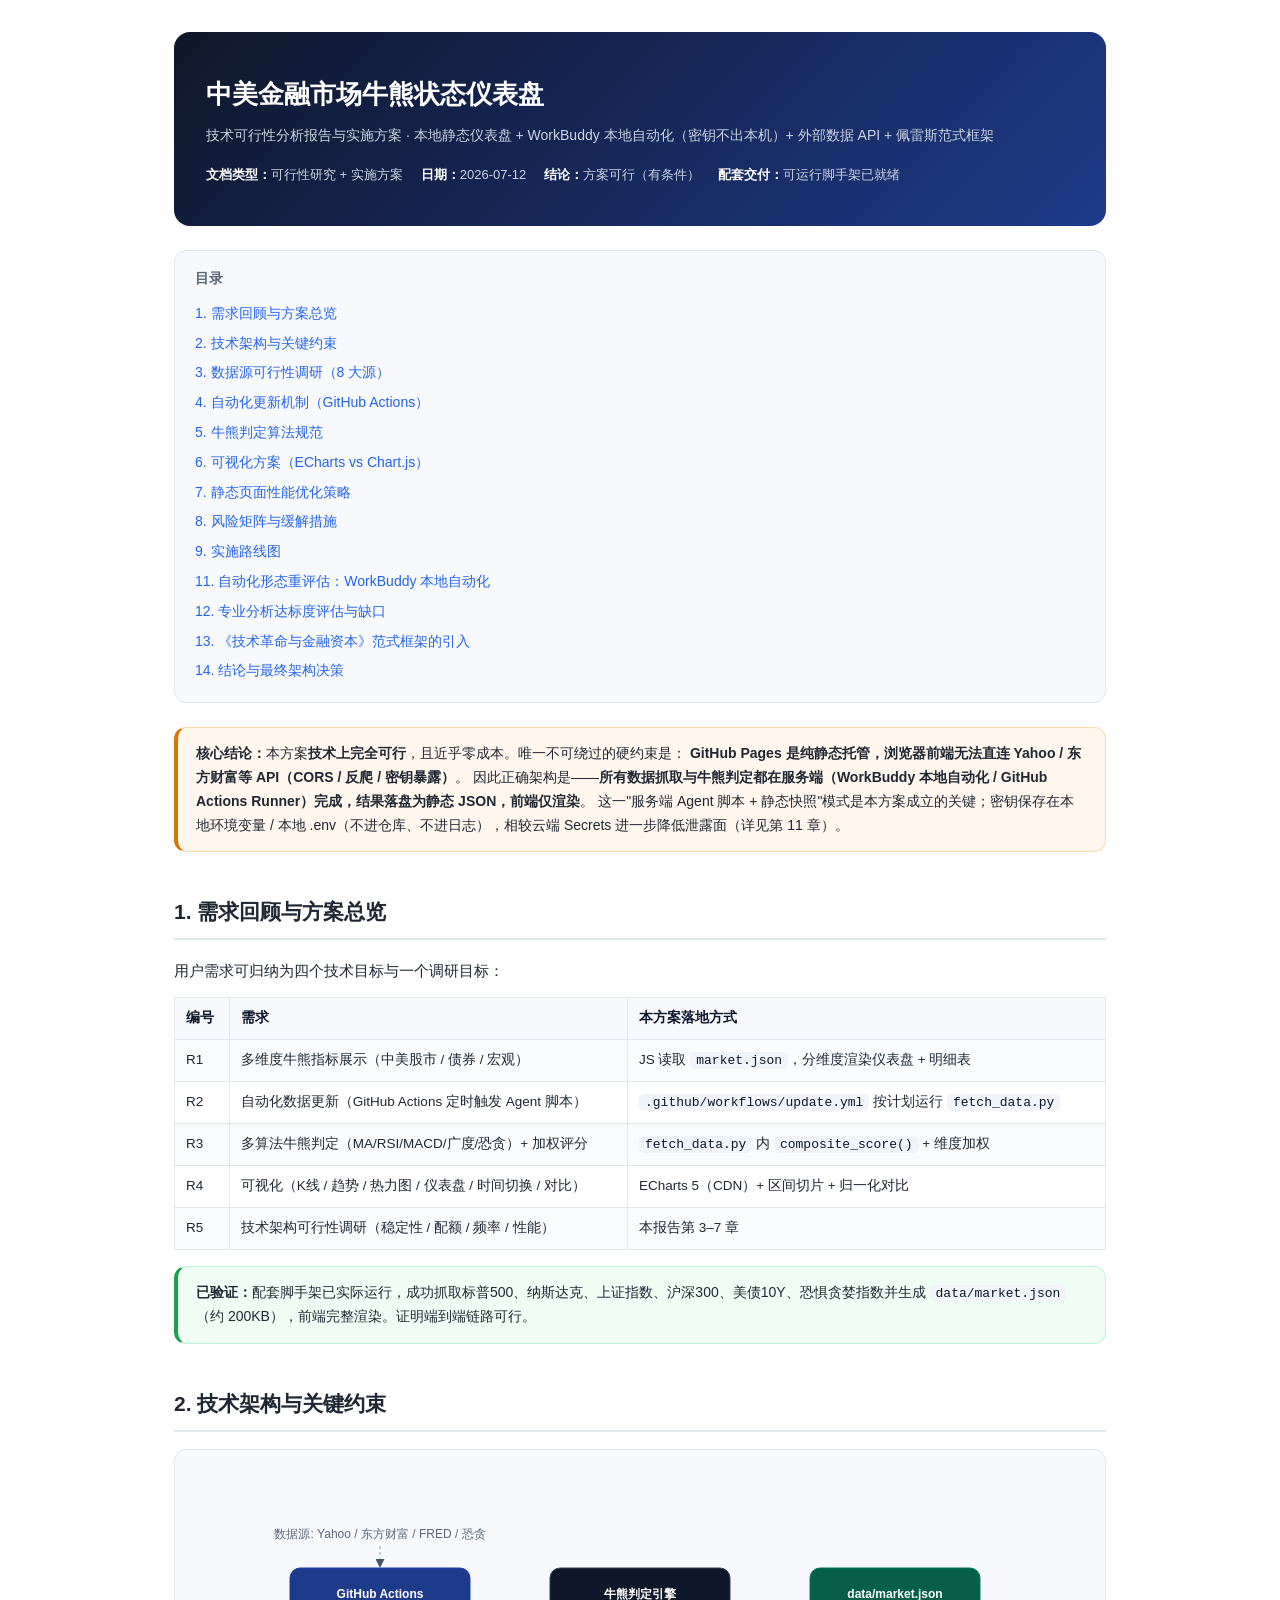
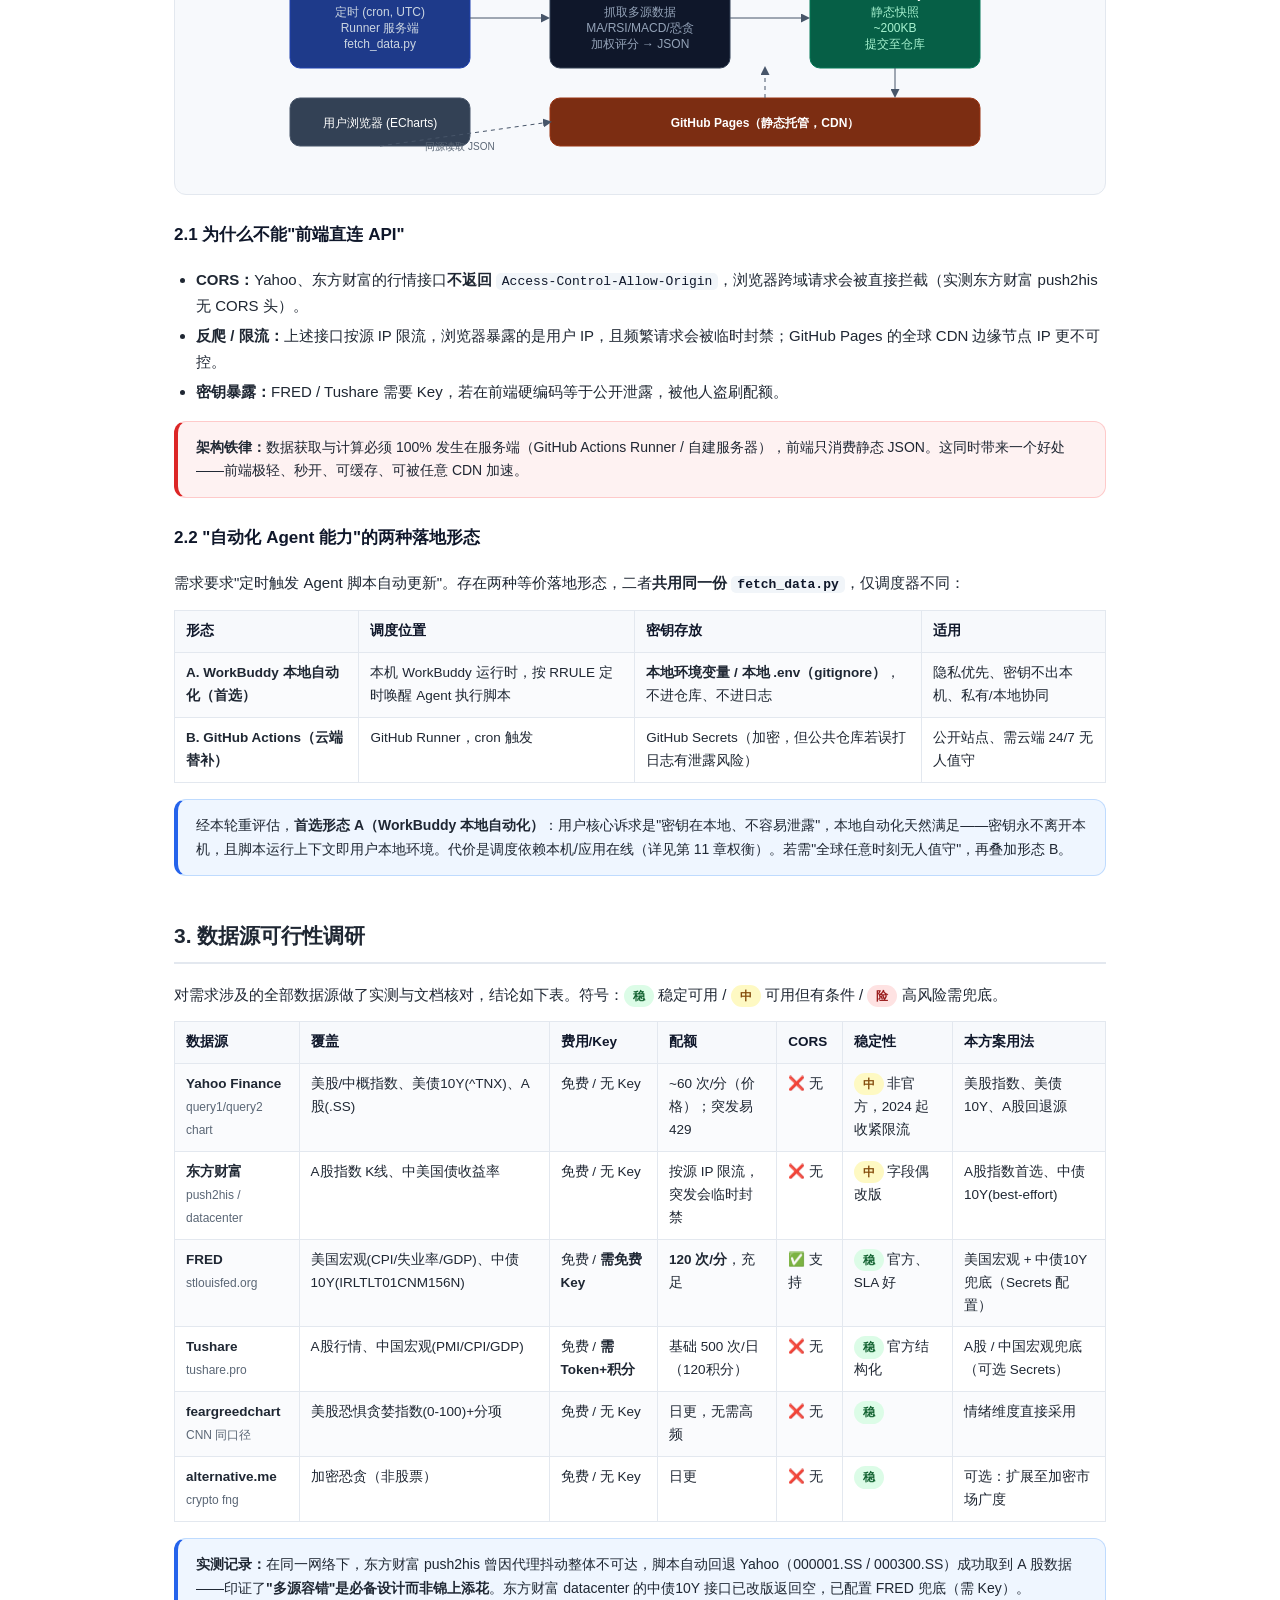
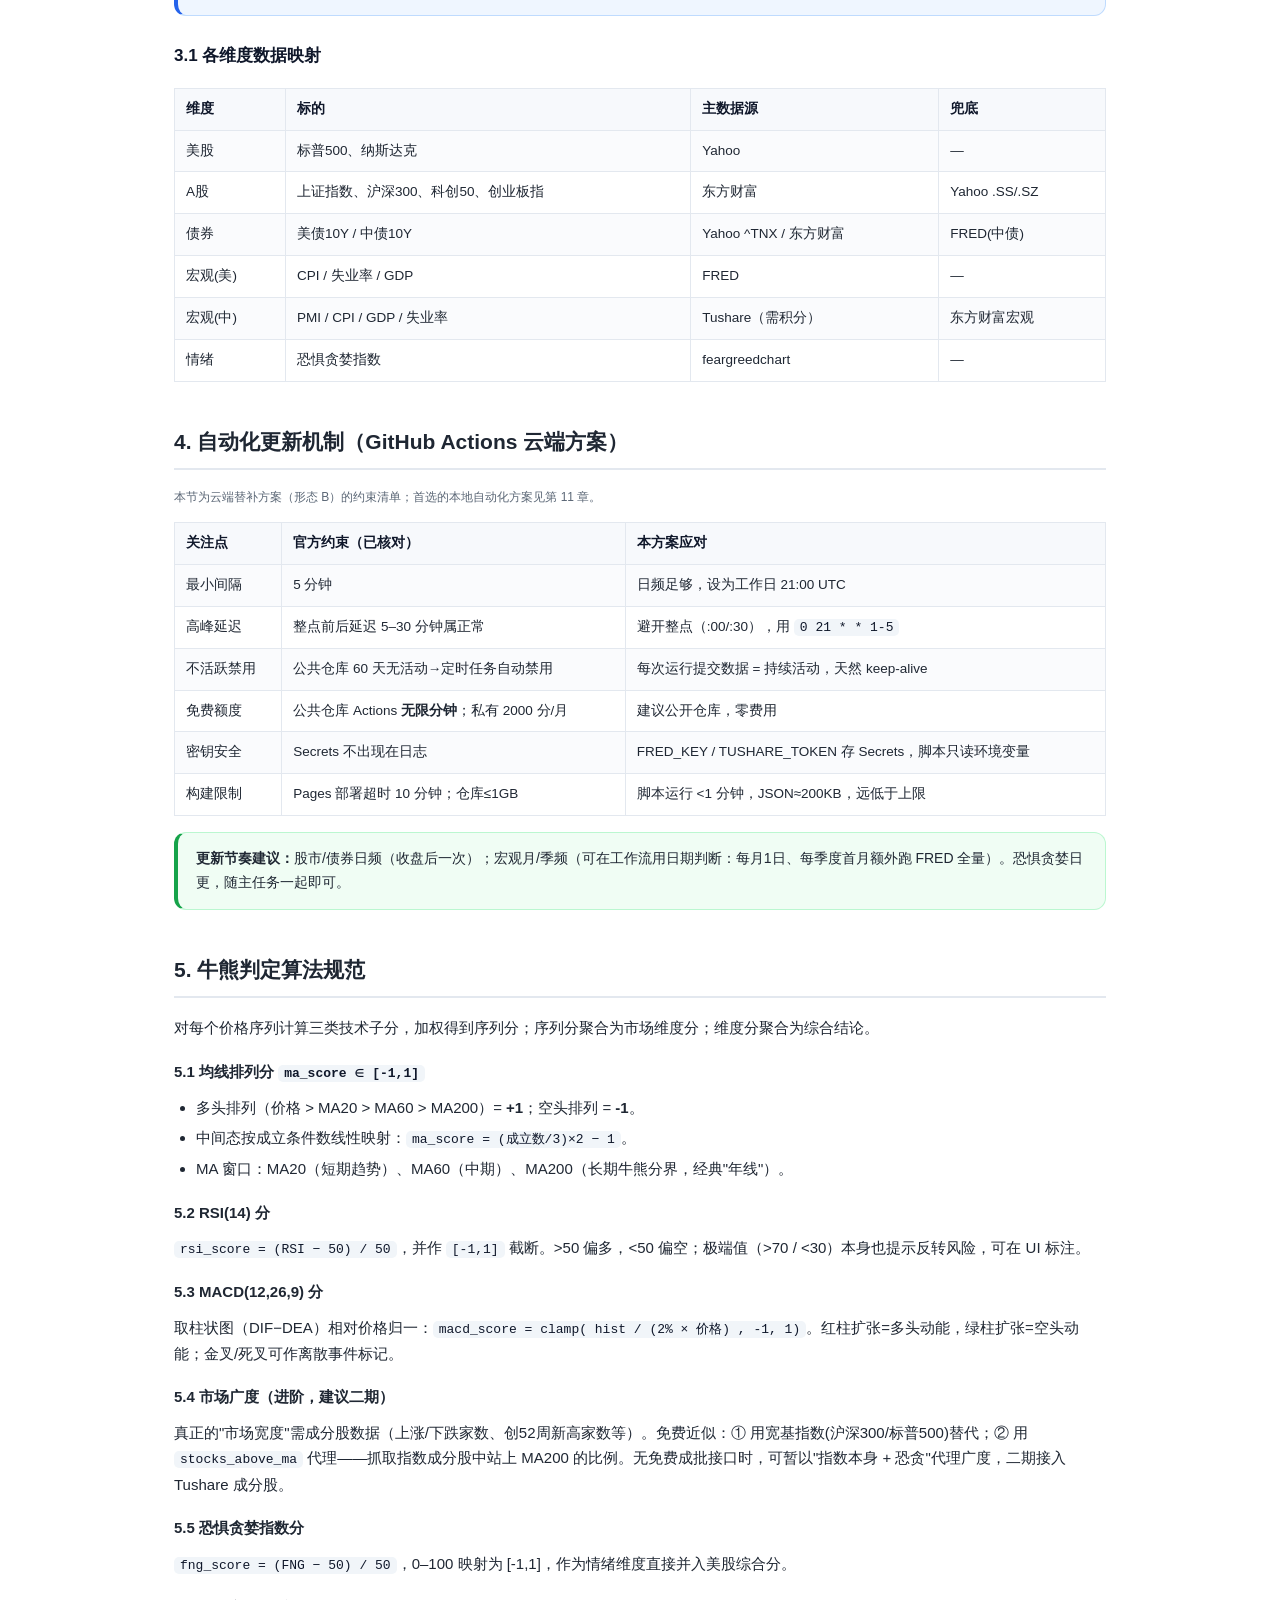
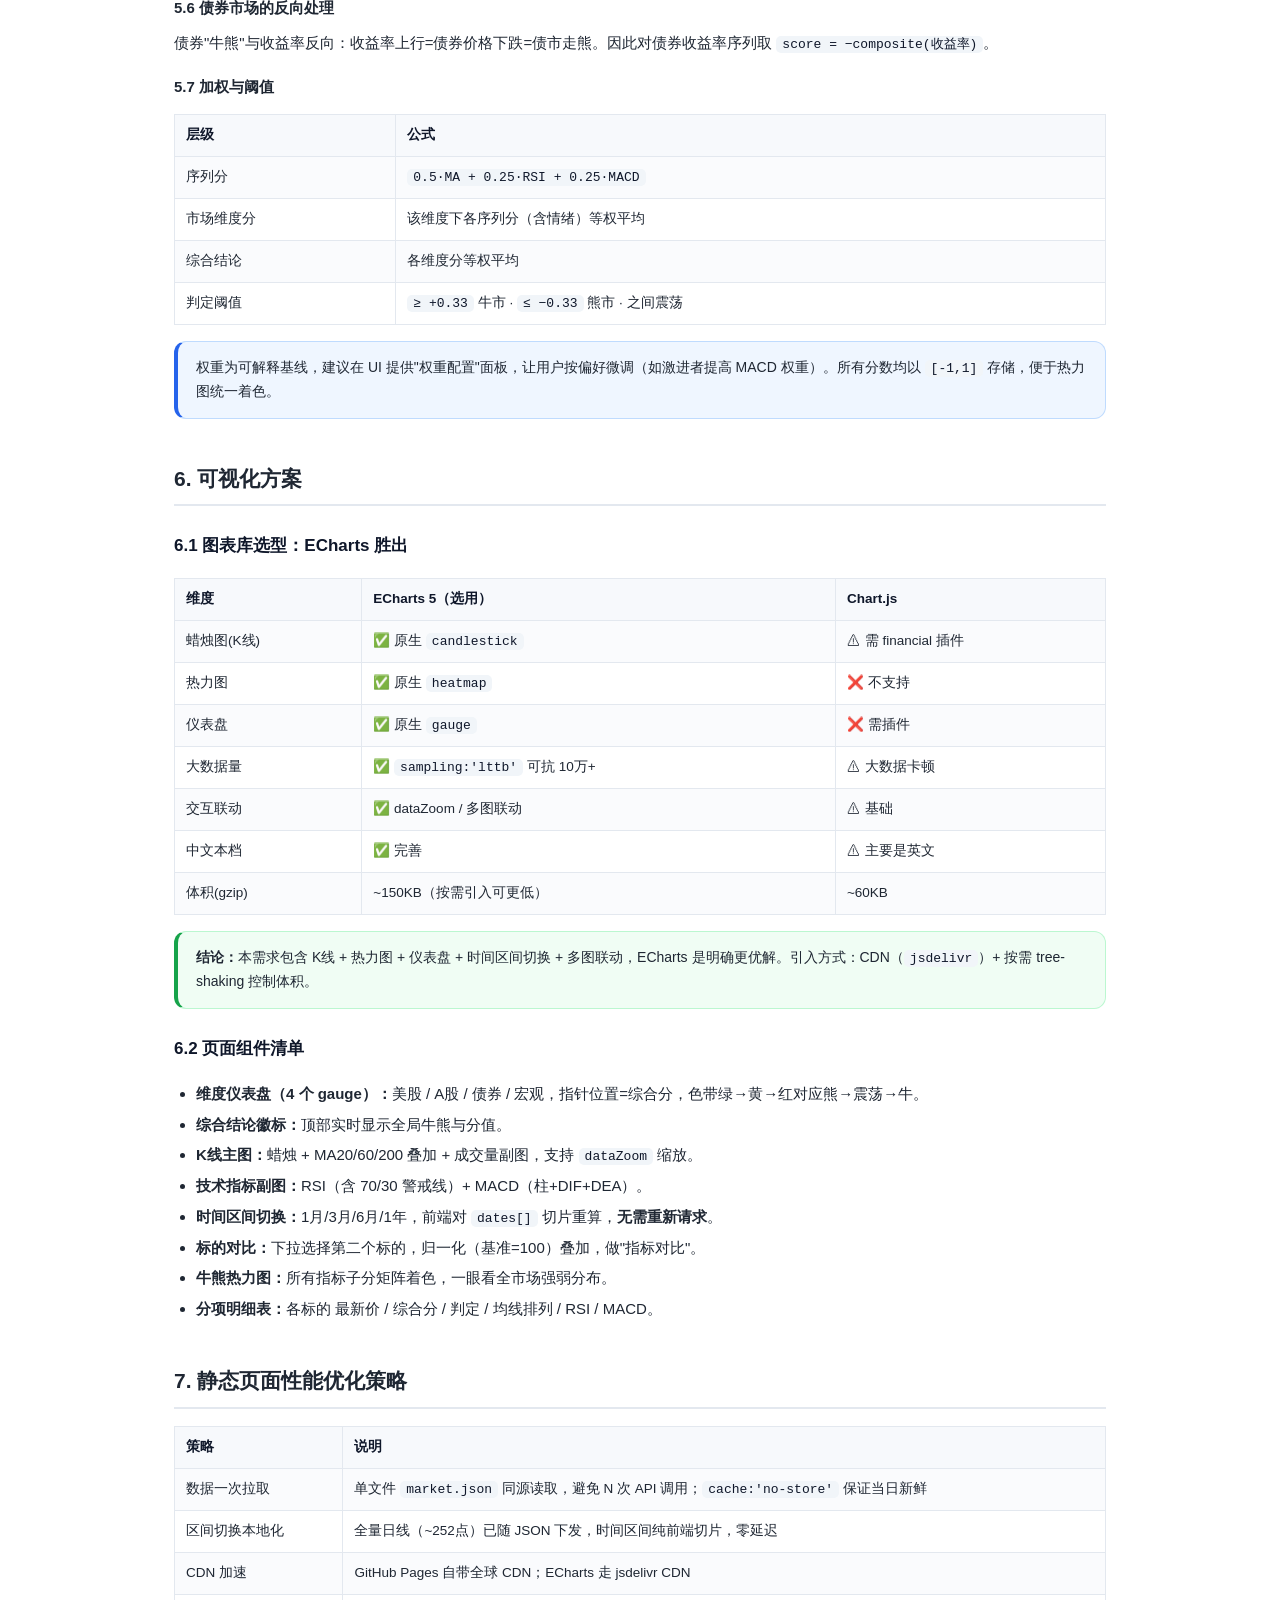
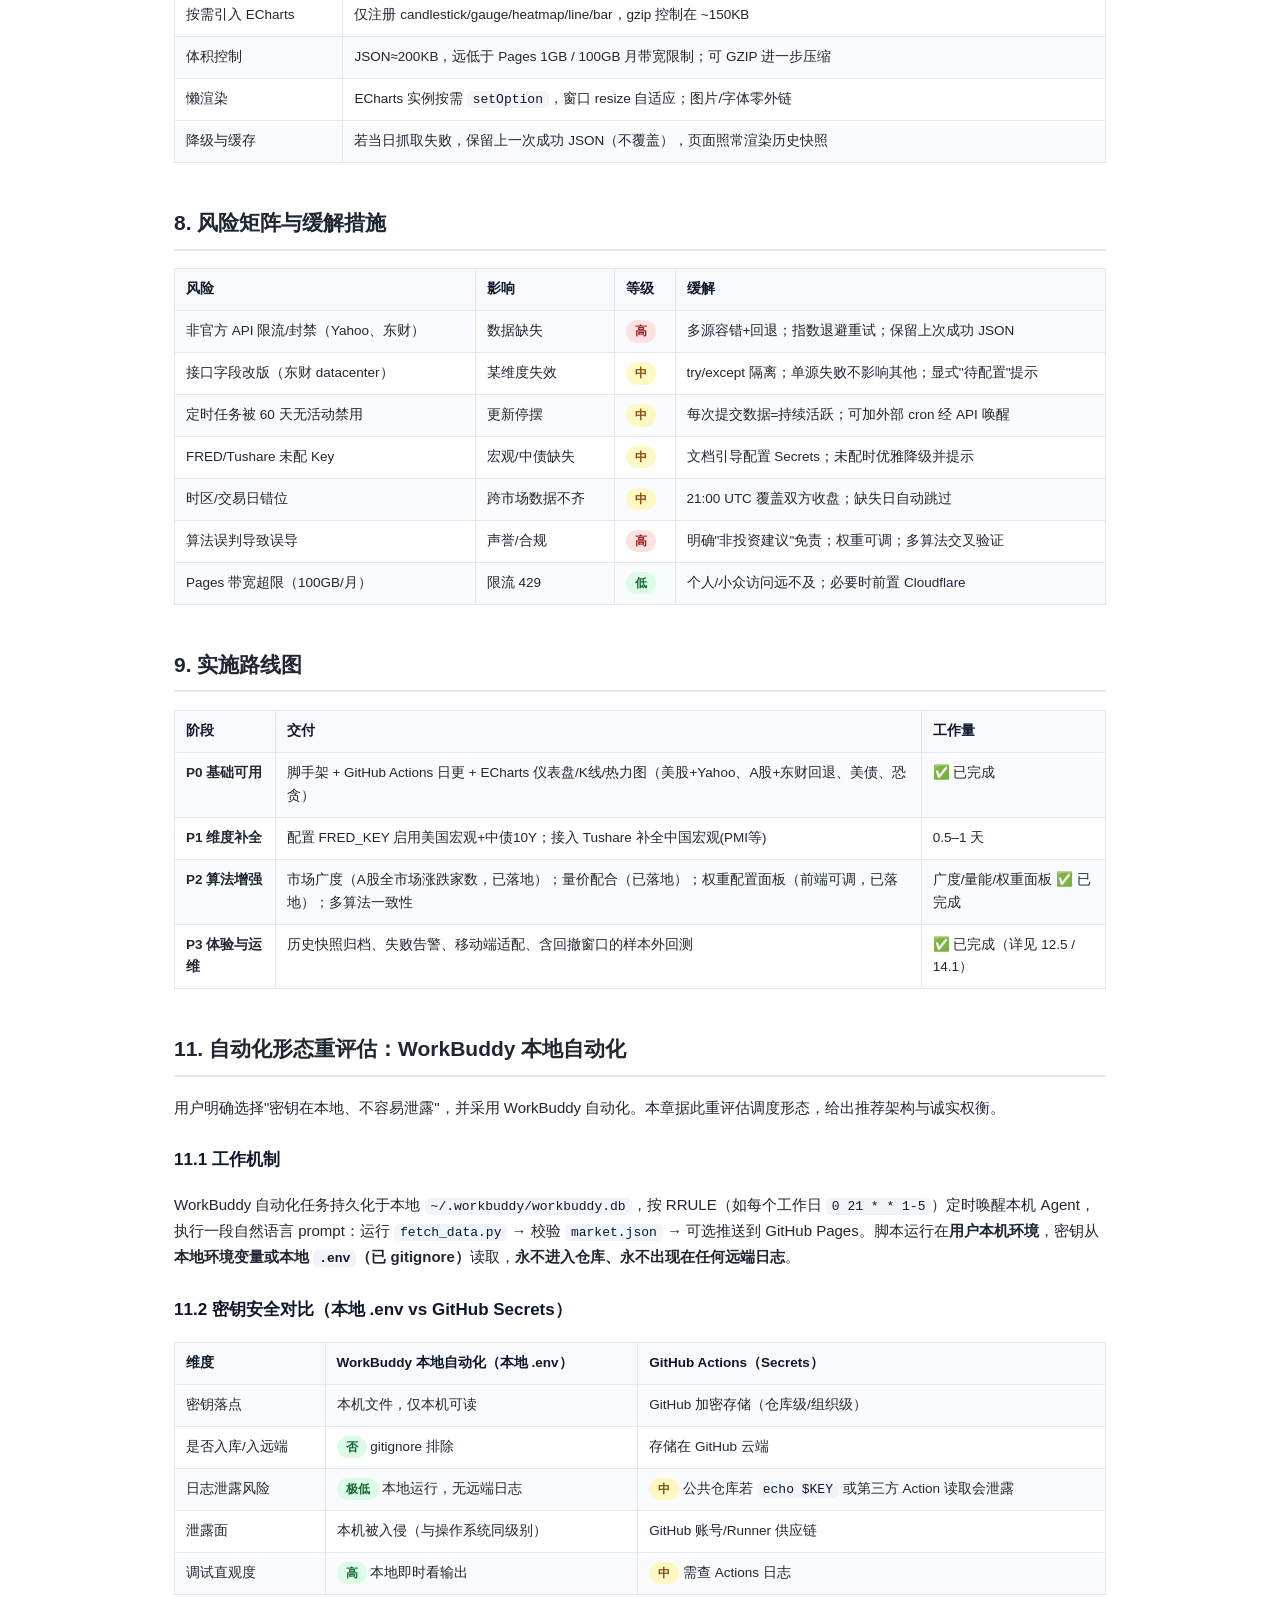
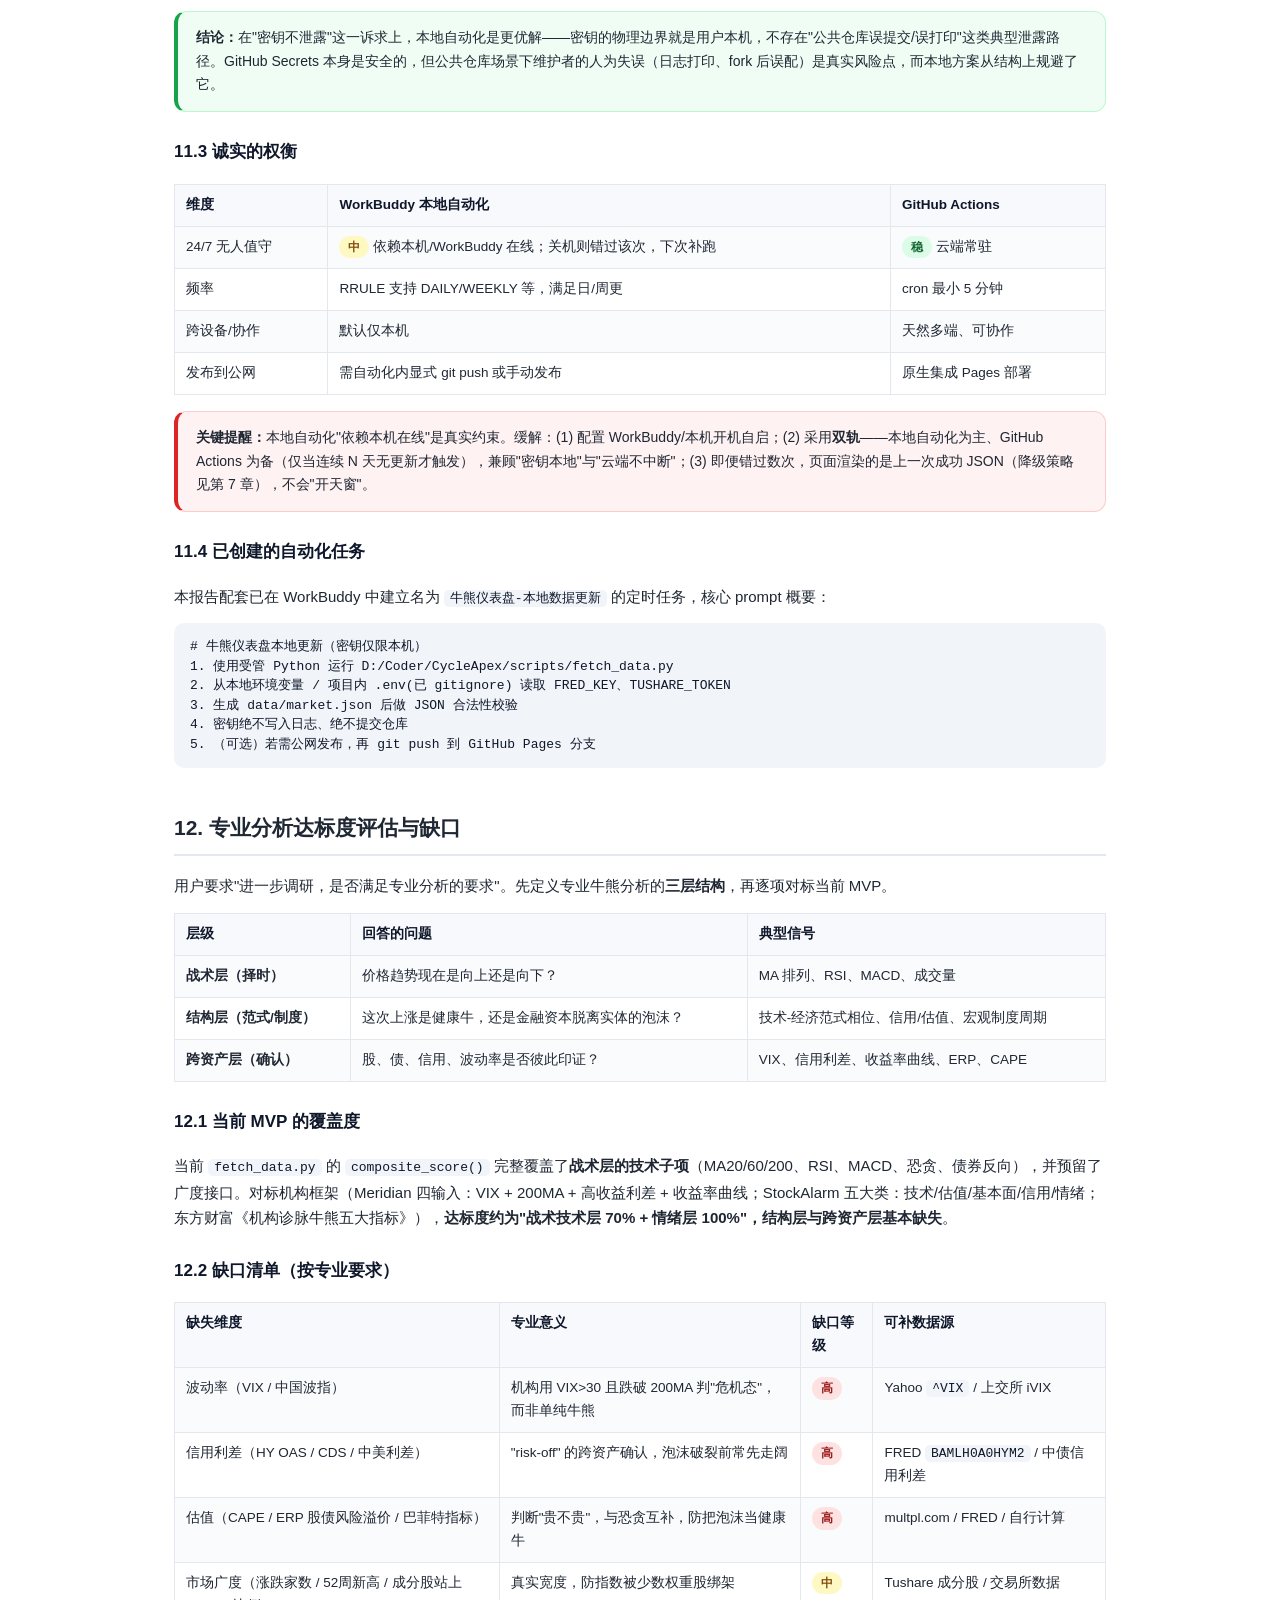
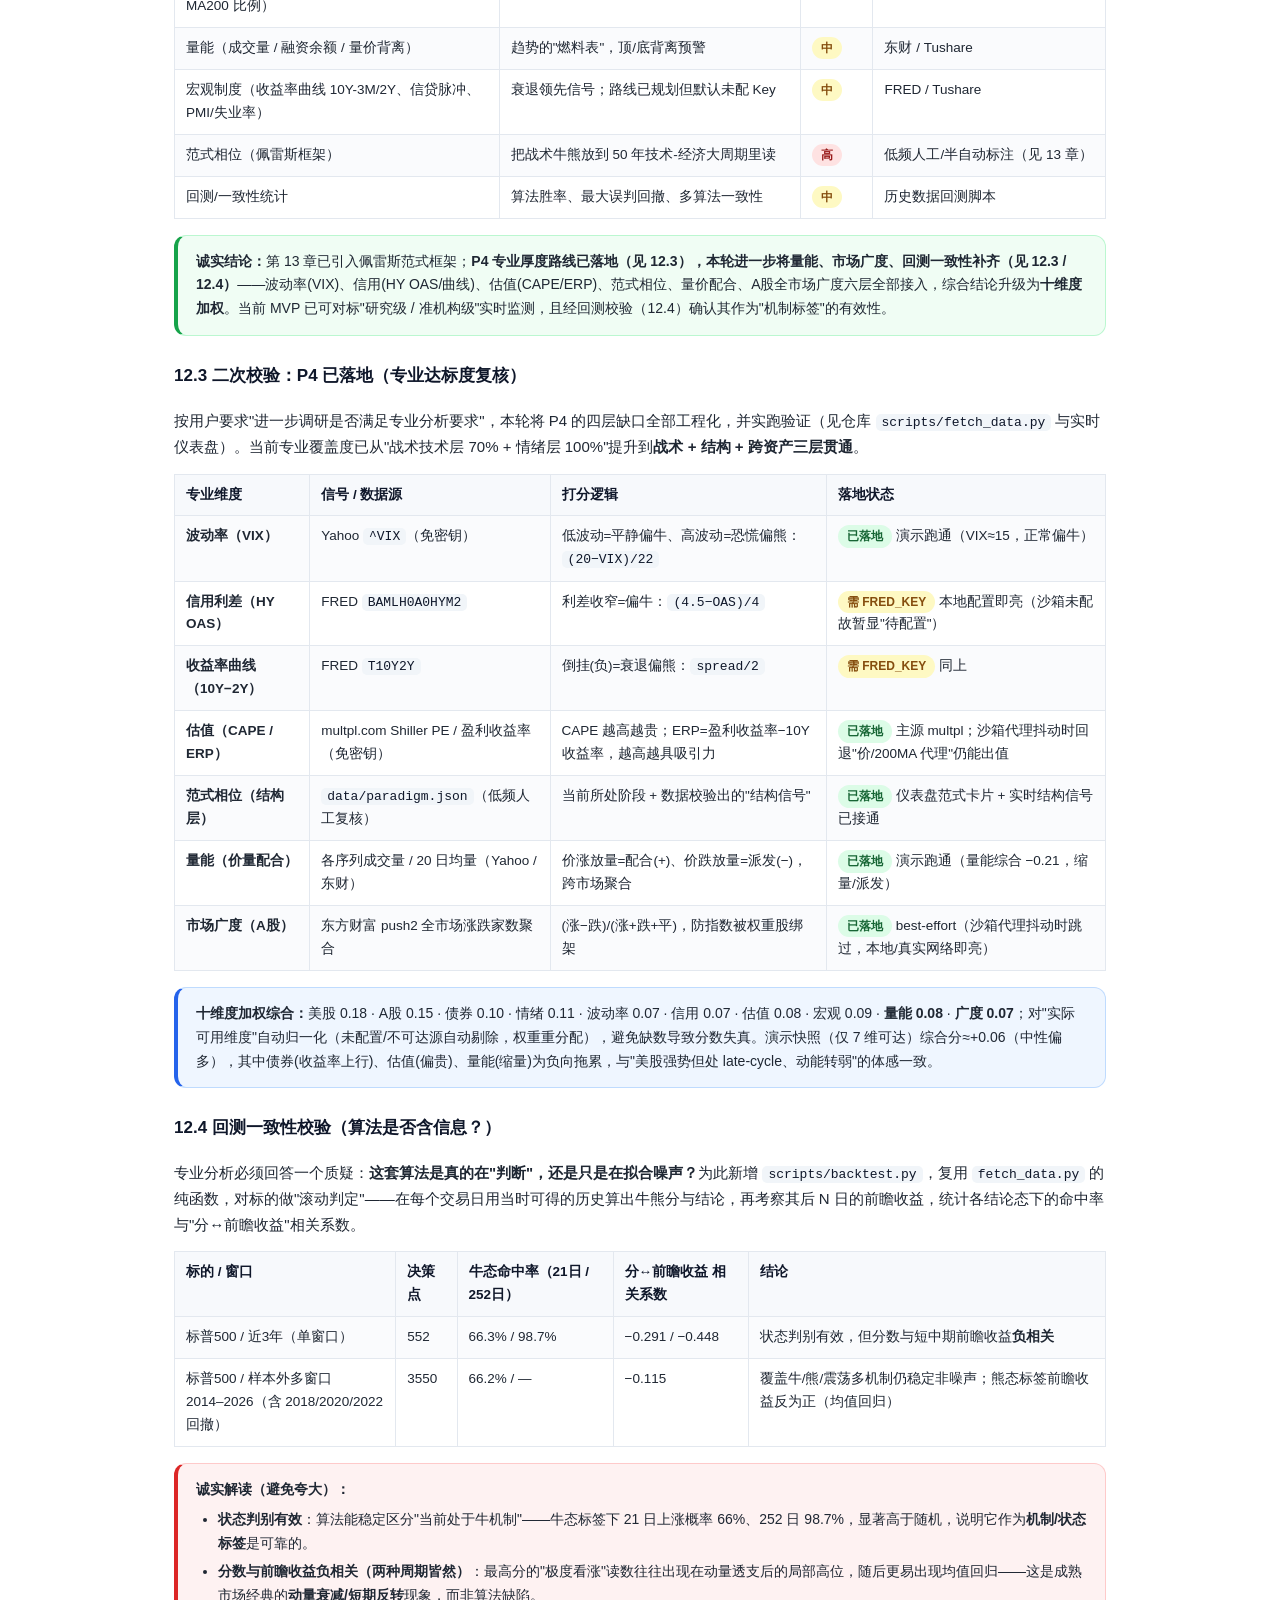
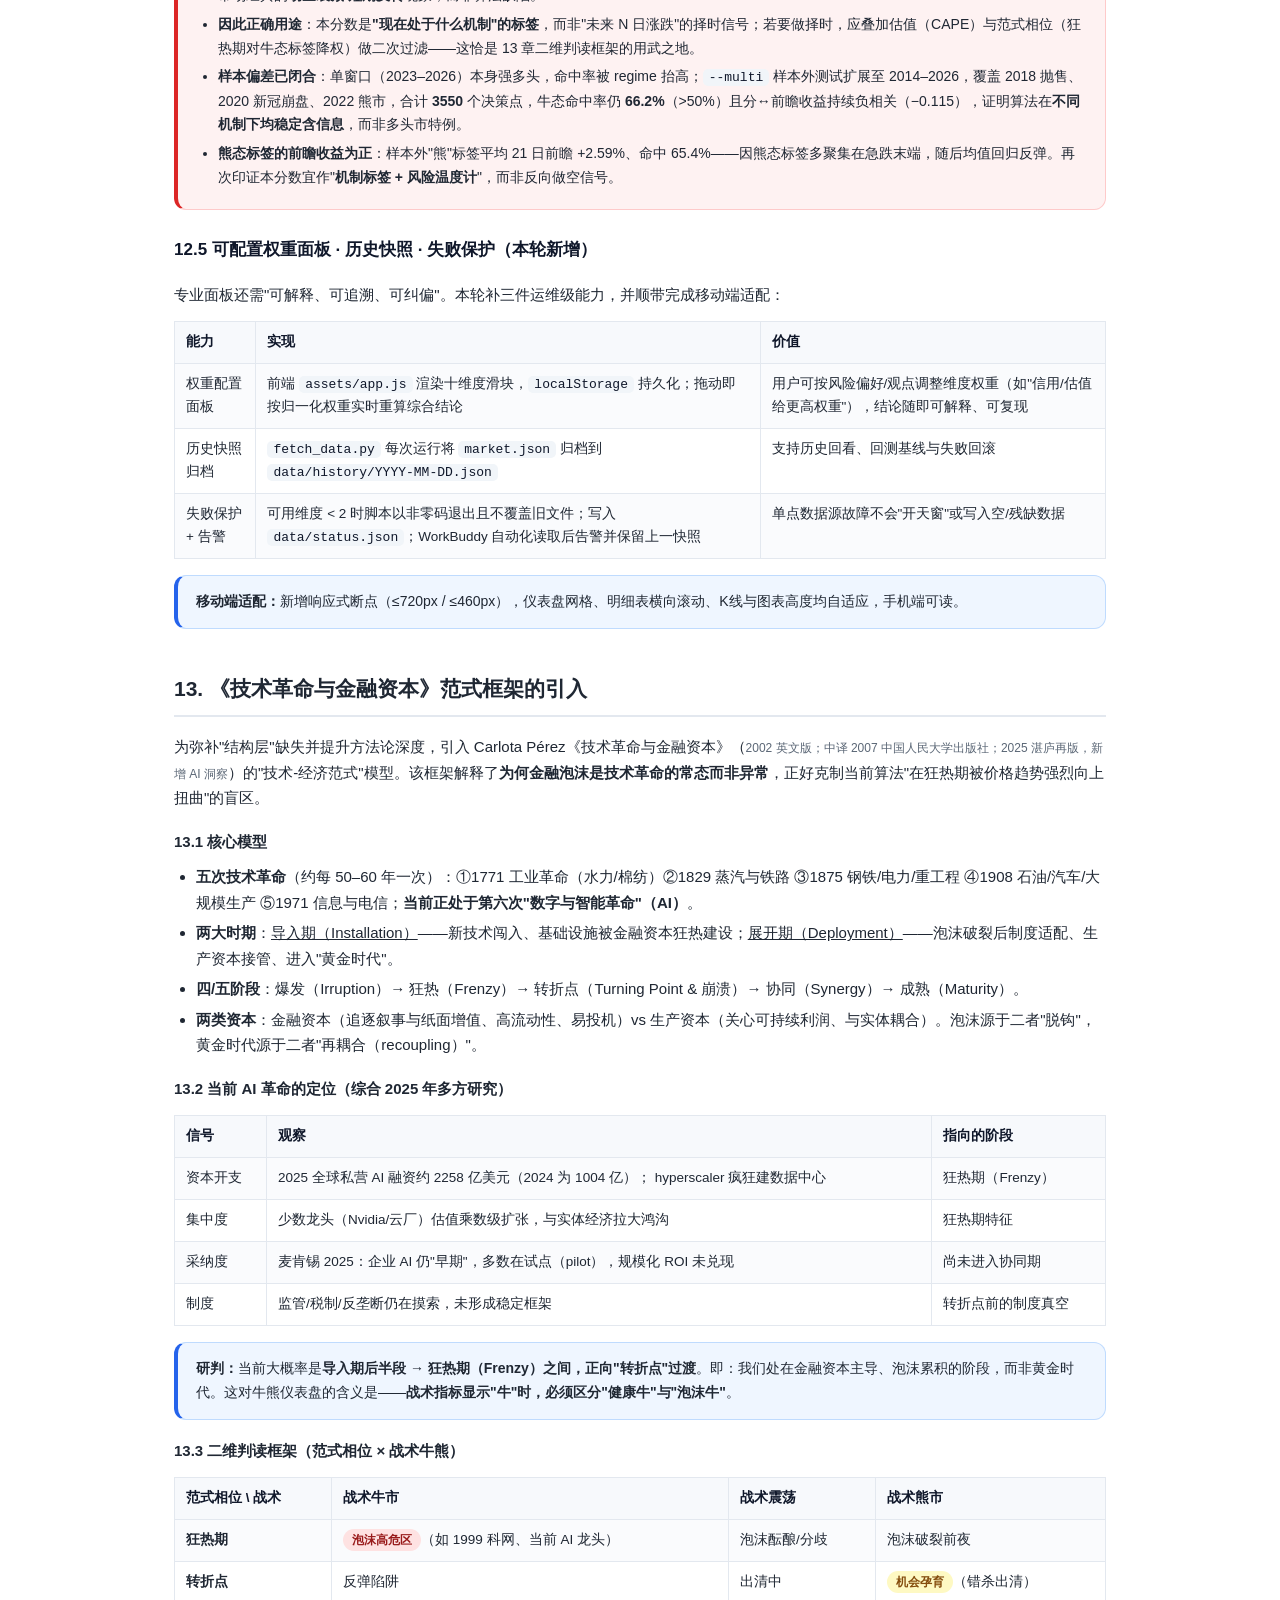
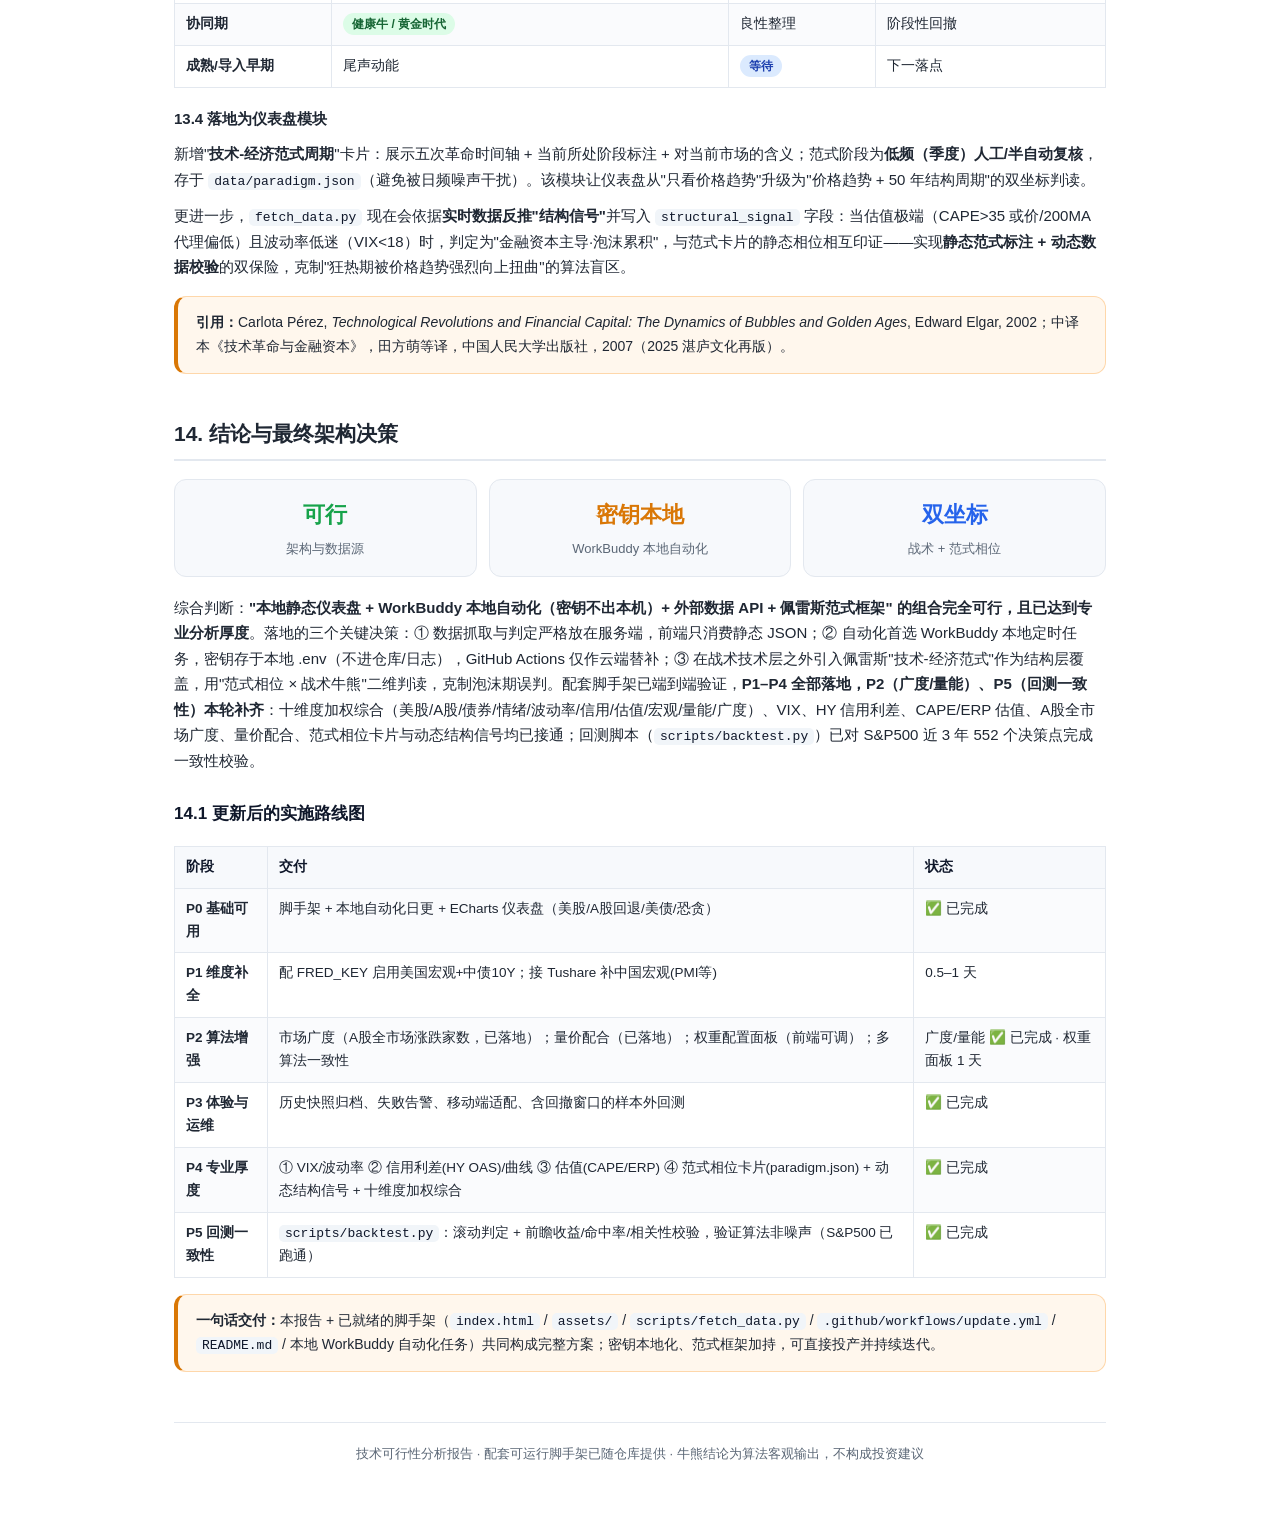
==== commit 858d904b: "feat: A股侧引入科创50/创业板指，与美股科技敞口对称" ====
--- a/report.html
+++ b/report.html
@@ -232,7 +232,7 @@
 <table>
   <tr><th>维度</th><th>标的</th><th>主数据源</th><th>兜底</th></tr>
   <tr><td>美股</td><td>标普500、纳斯达克</td><td>Yahoo</td><td>—</td></tr>
-  <tr><td>A股</td><td>上证指数、沪深300</td><td>东方财富</td><td>Yahoo .SS</td></tr>
+  <tr><td>A股</td><td>上证指数、沪深300、科创50、创业板指</td><td>东方财富</td><td>Yahoo .SS/.SZ</td></tr>
   <tr><td>债券</td><td>美债10Y / 中债10Y</td><td>Yahoo ^TNX / 东方财富</td><td>FRED(中债)</td></tr>
   <tr><td>宏观(美)</td><td>CPI / 失业率 / GDP</td><td>FRED</td><td>—</td></tr>
   <tr><td>宏观(中)</td><td>PMI / CPI / GDP / 失业率</td><td>Tushare（需积分）</td><td>东方财富宏观</td></tr>
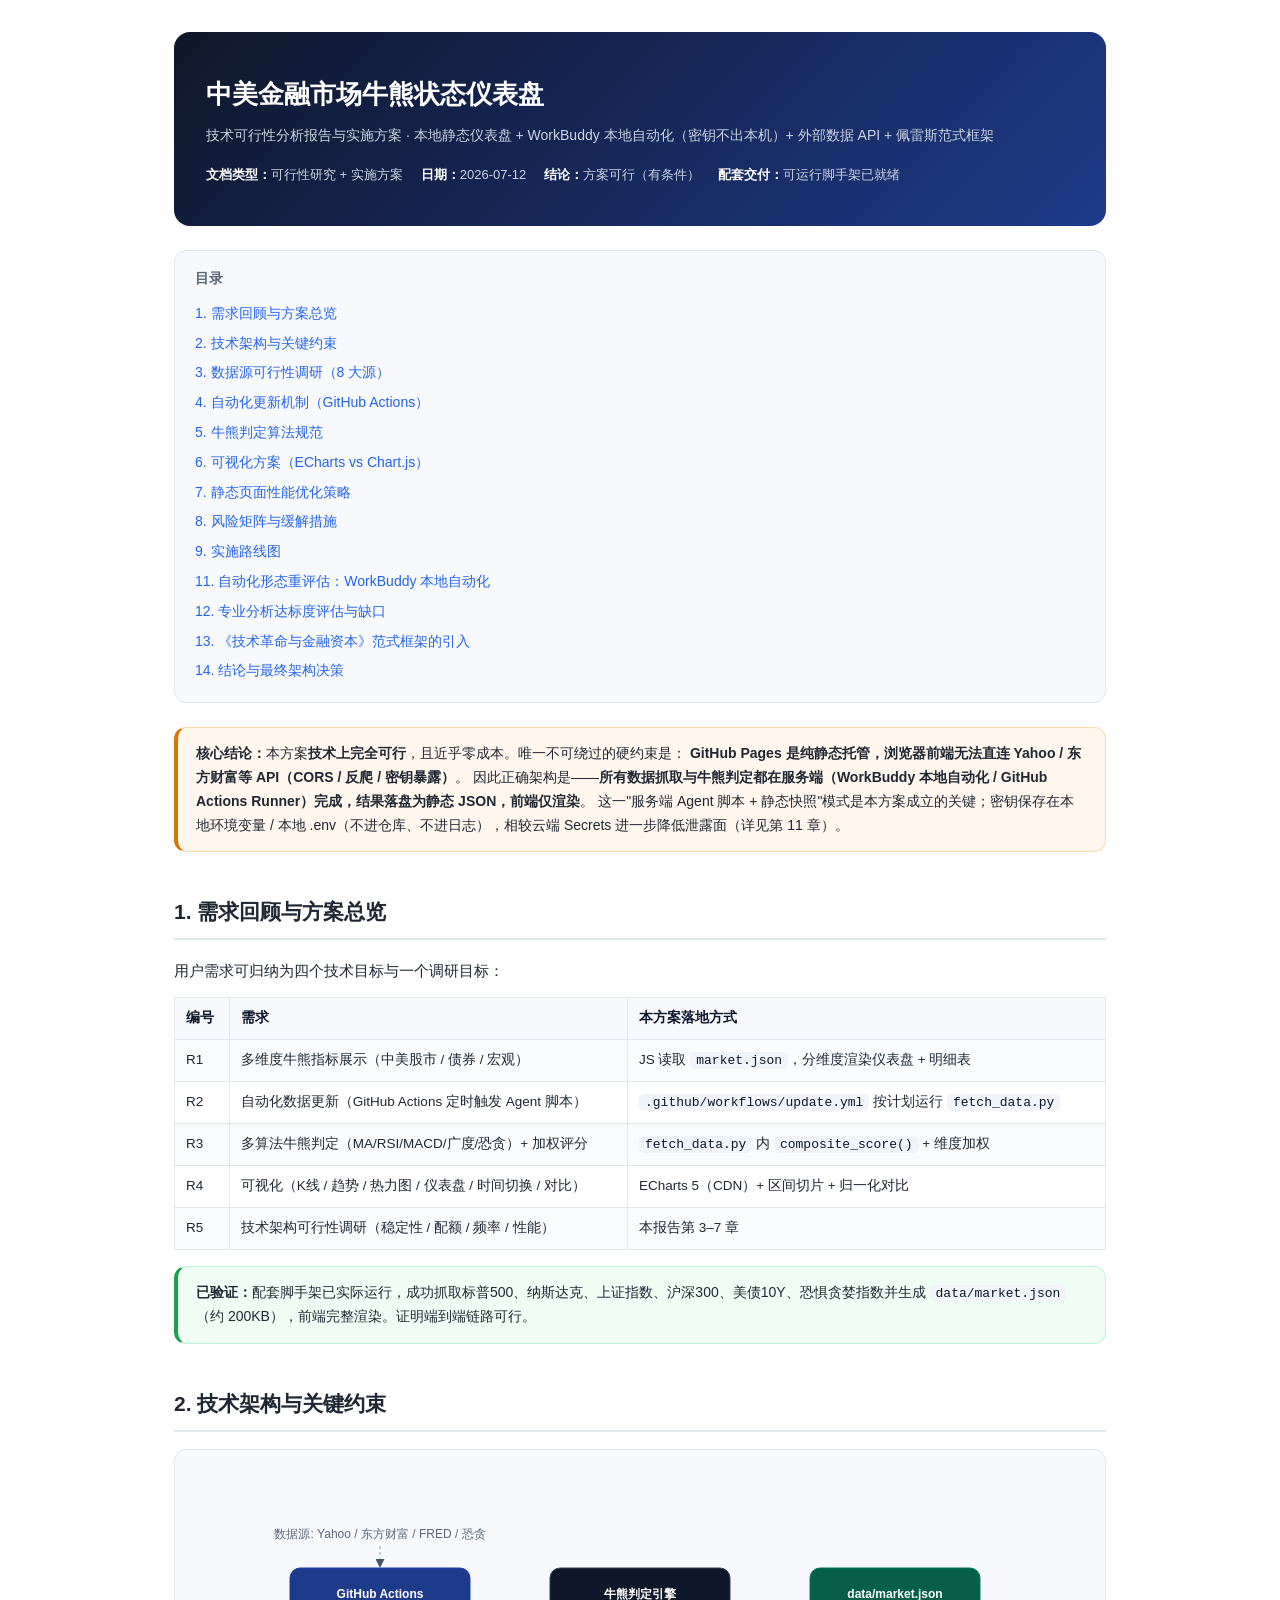
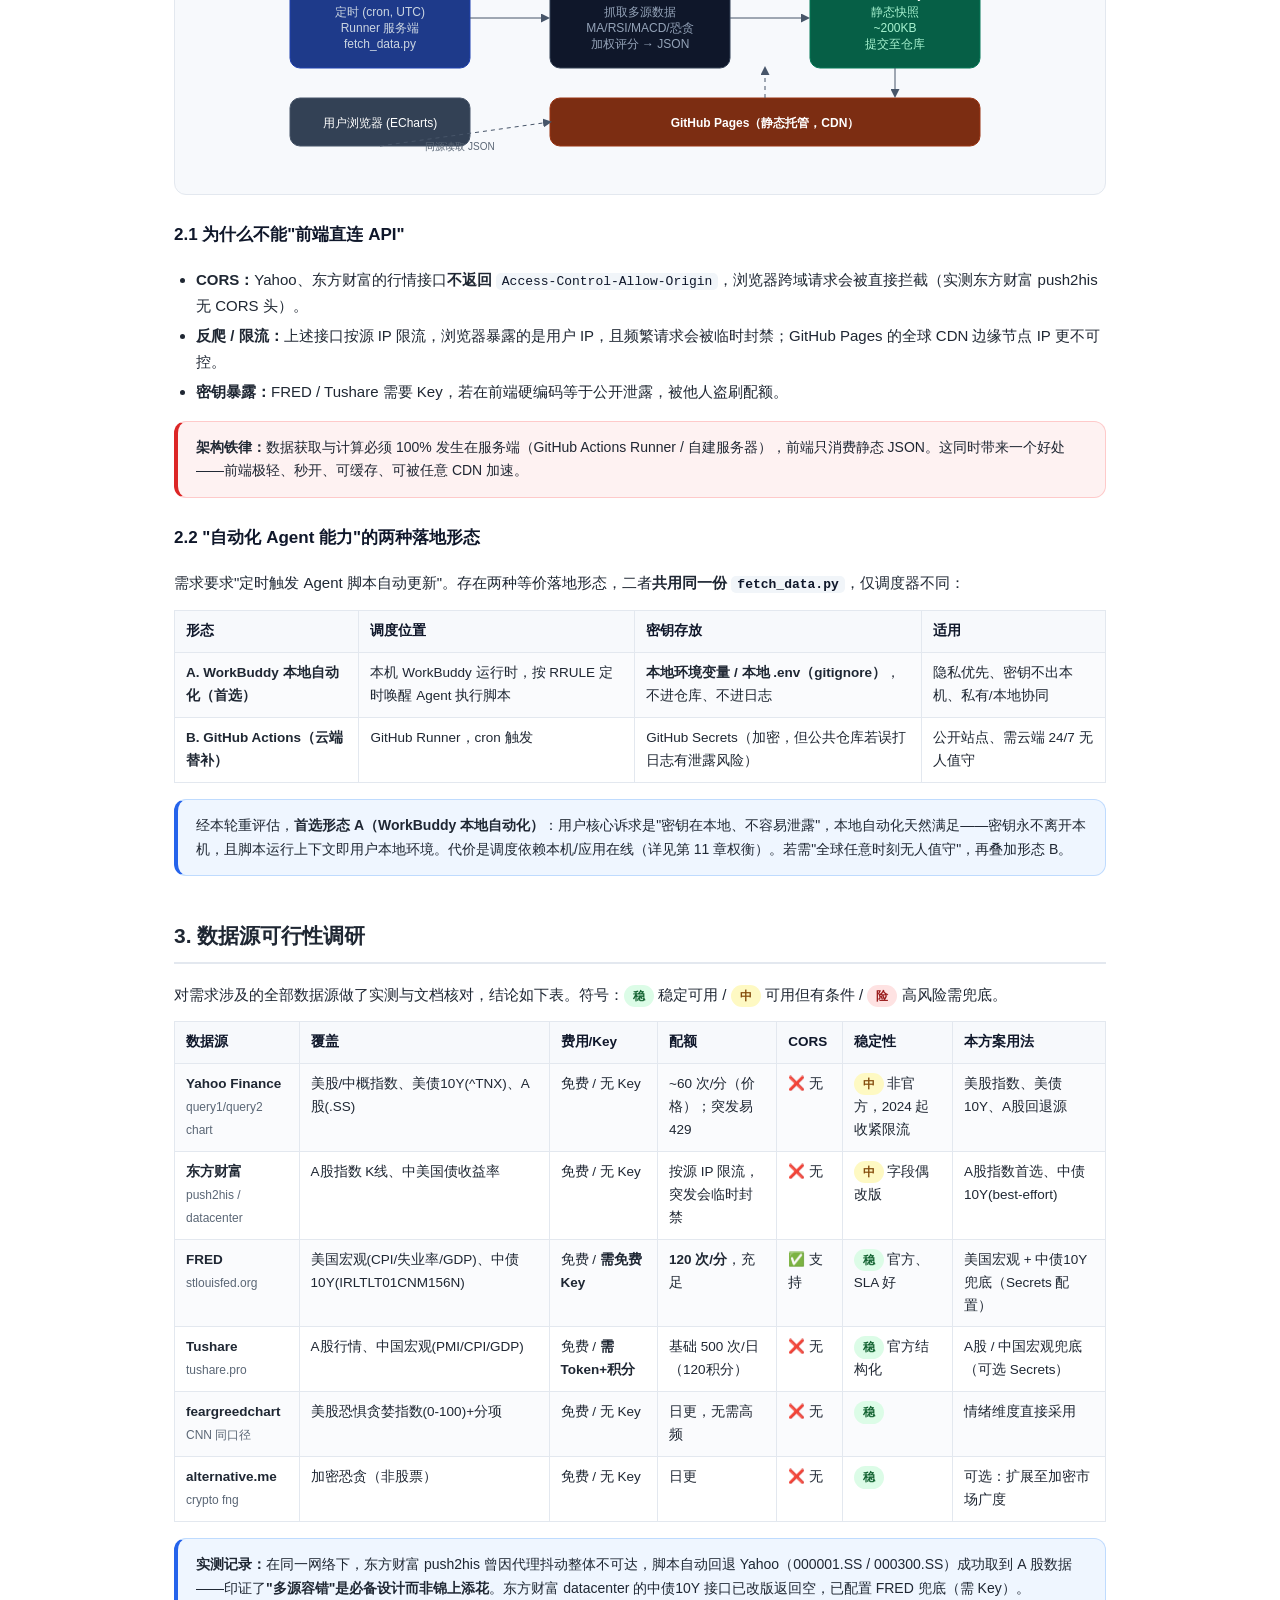
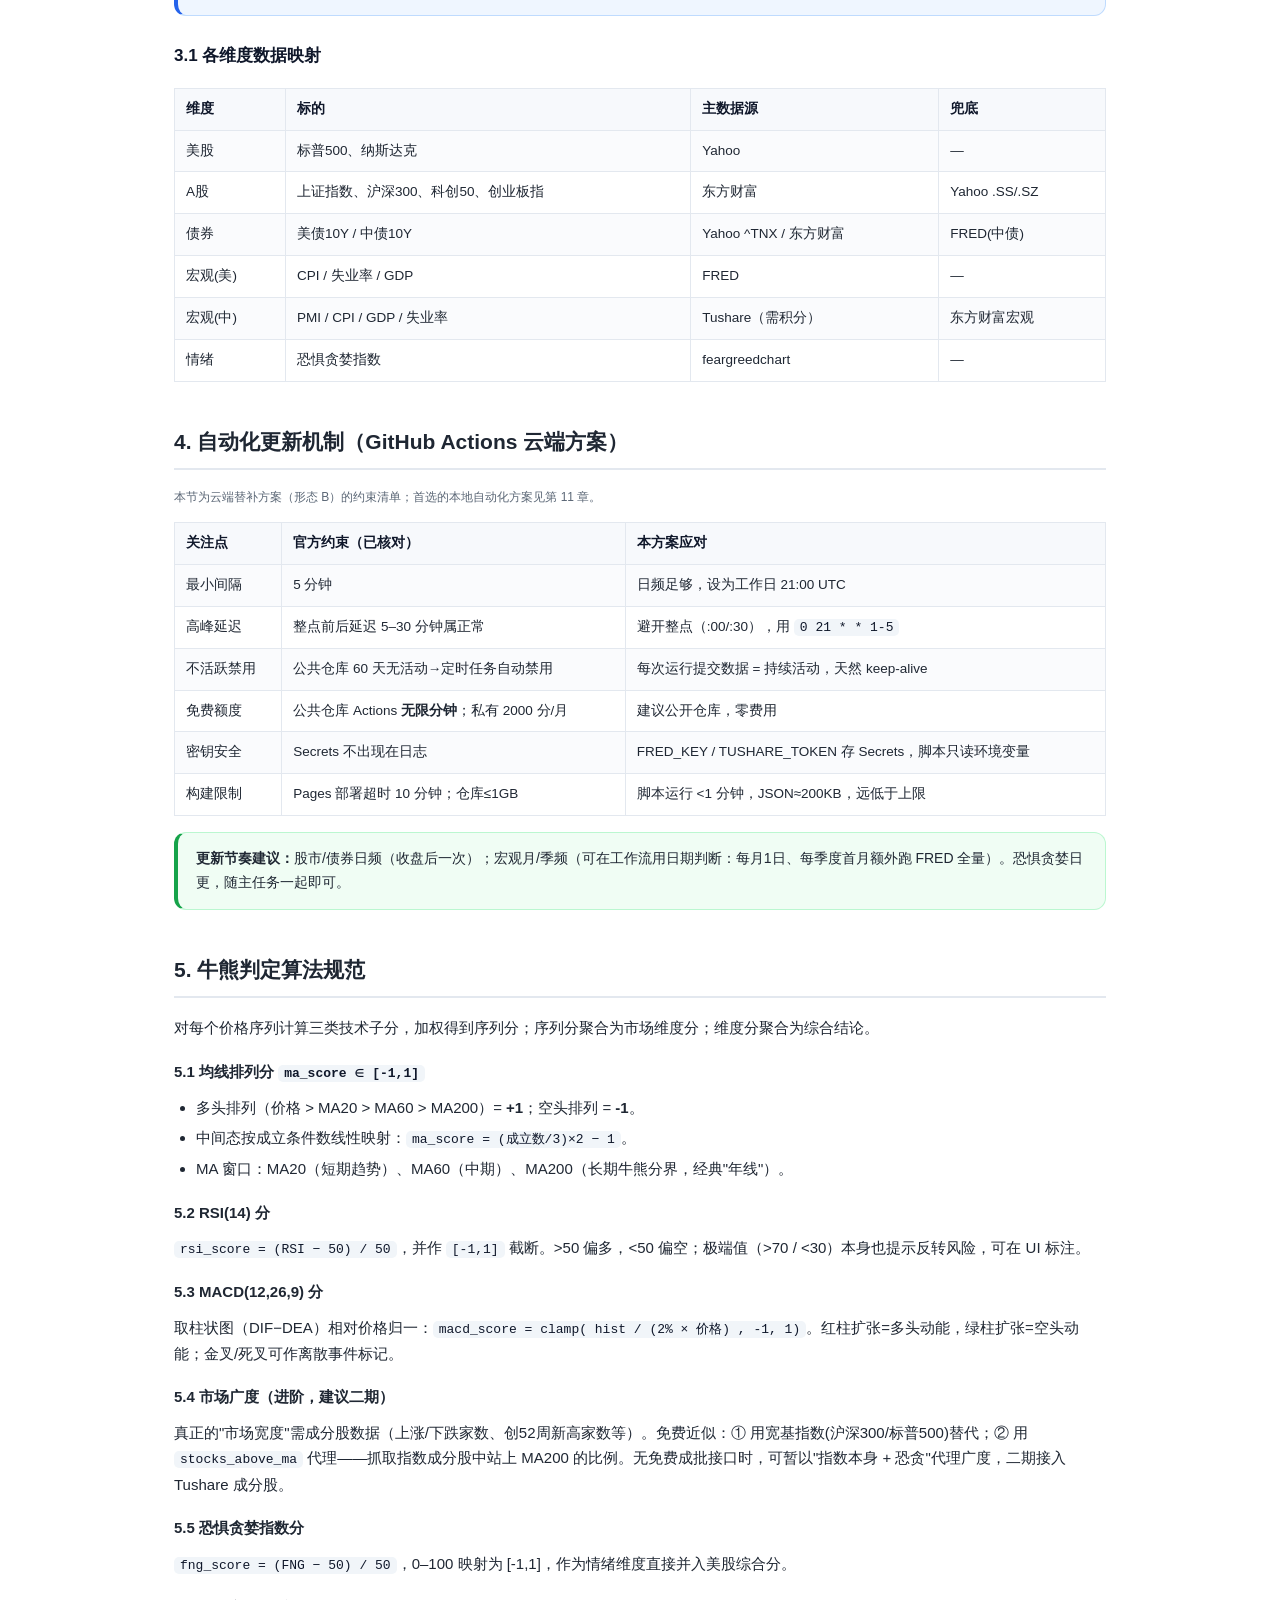
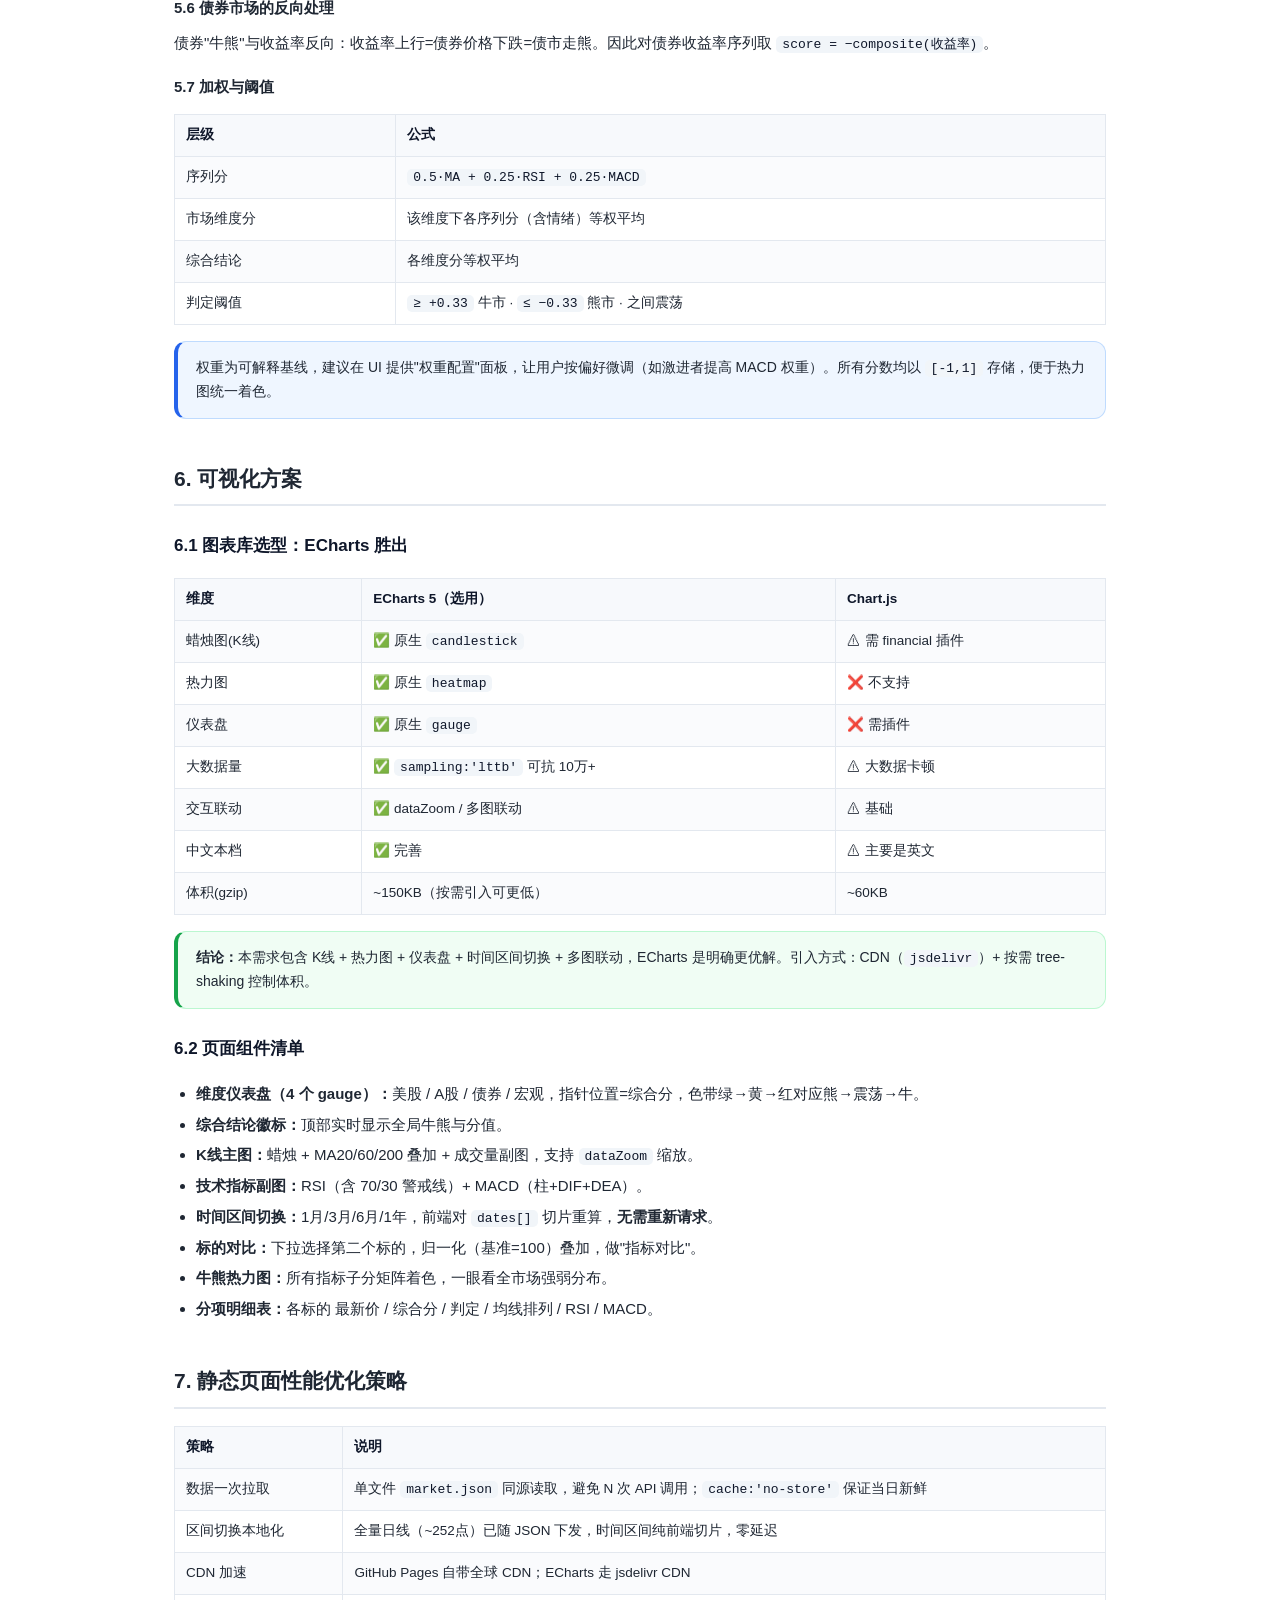
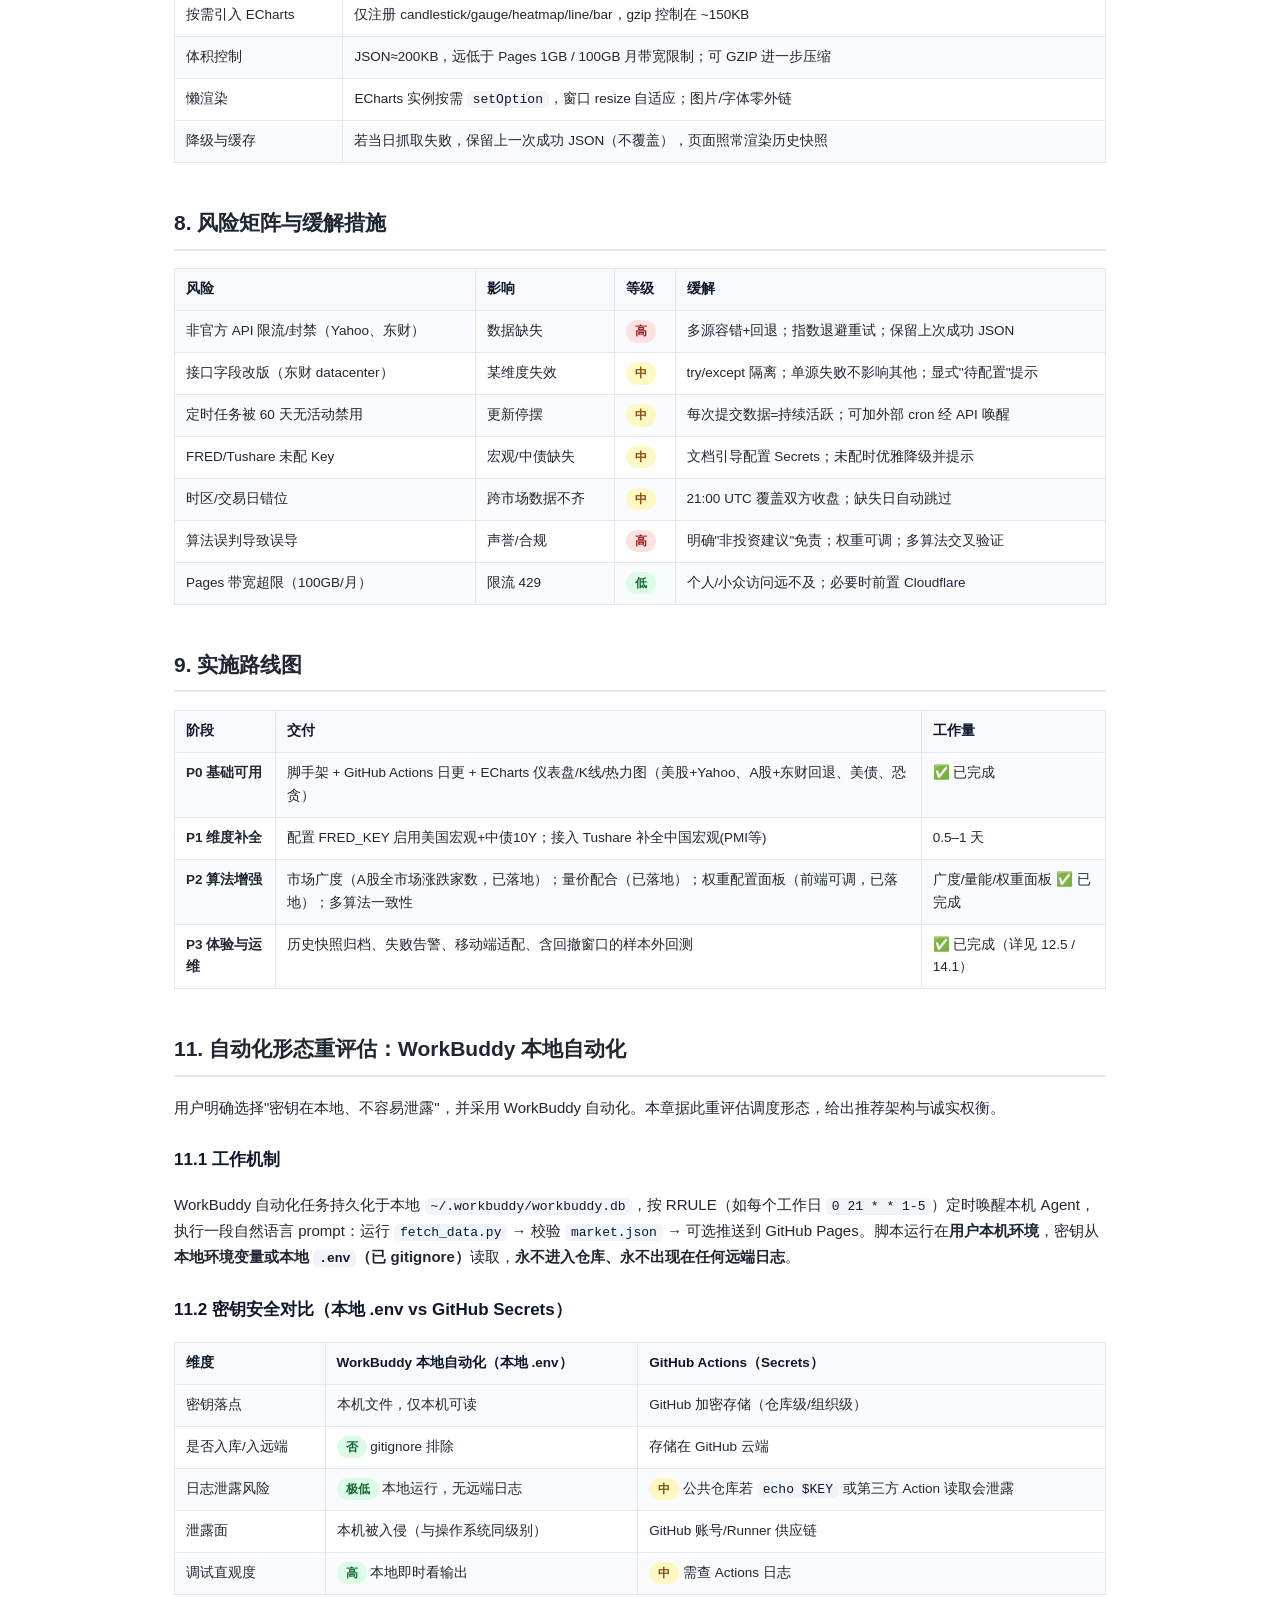
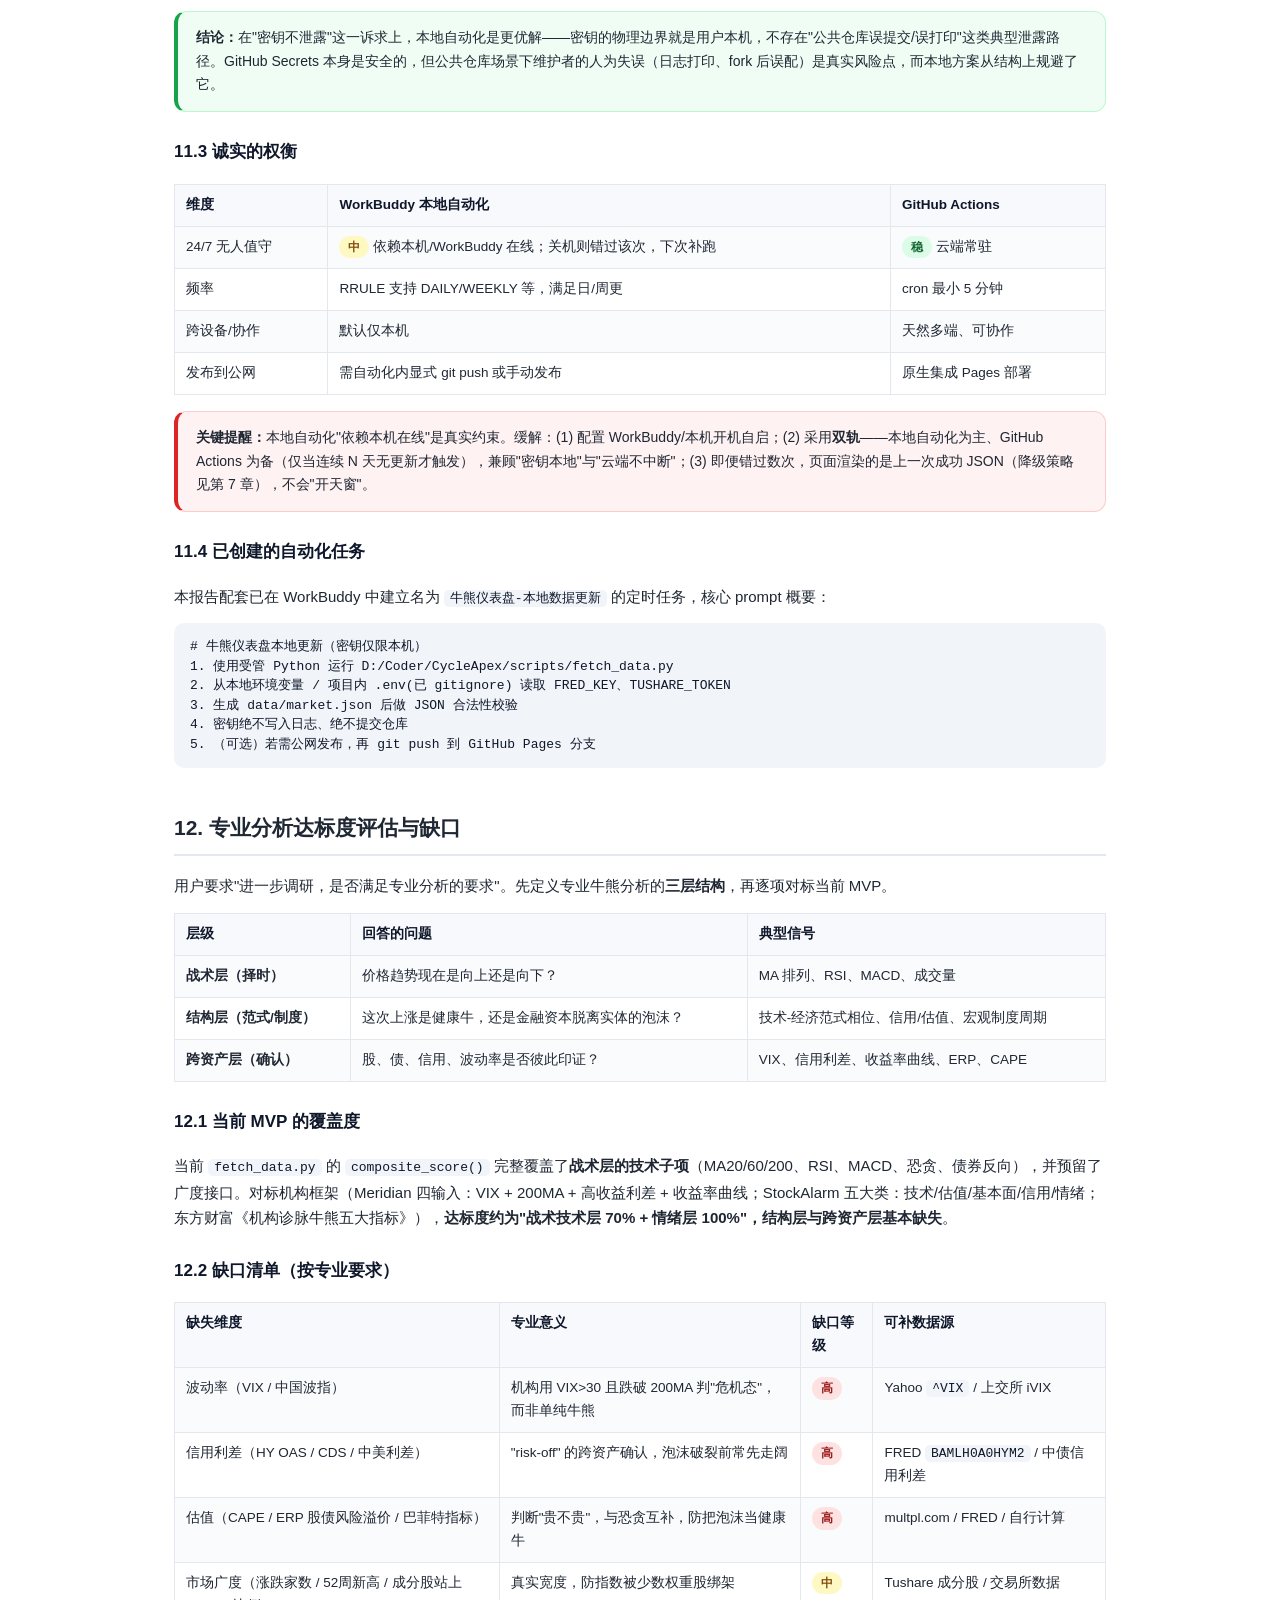
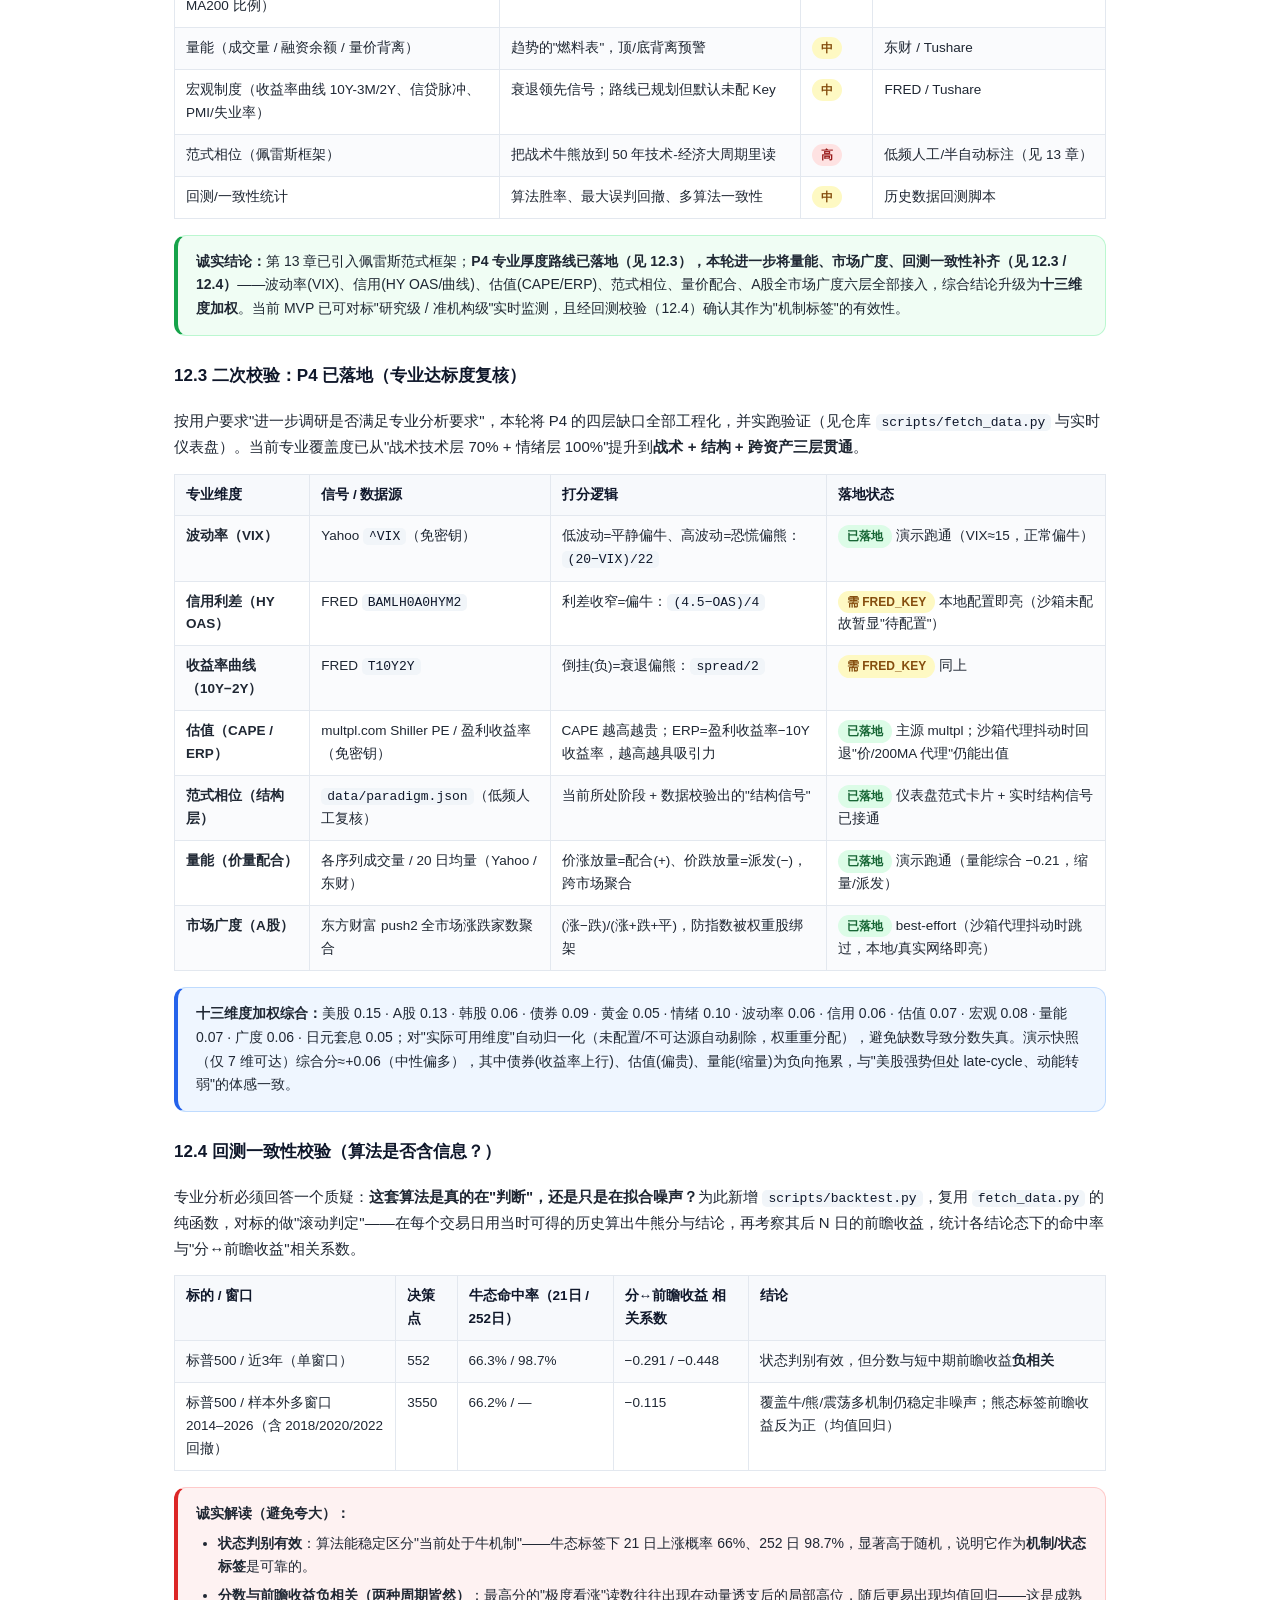
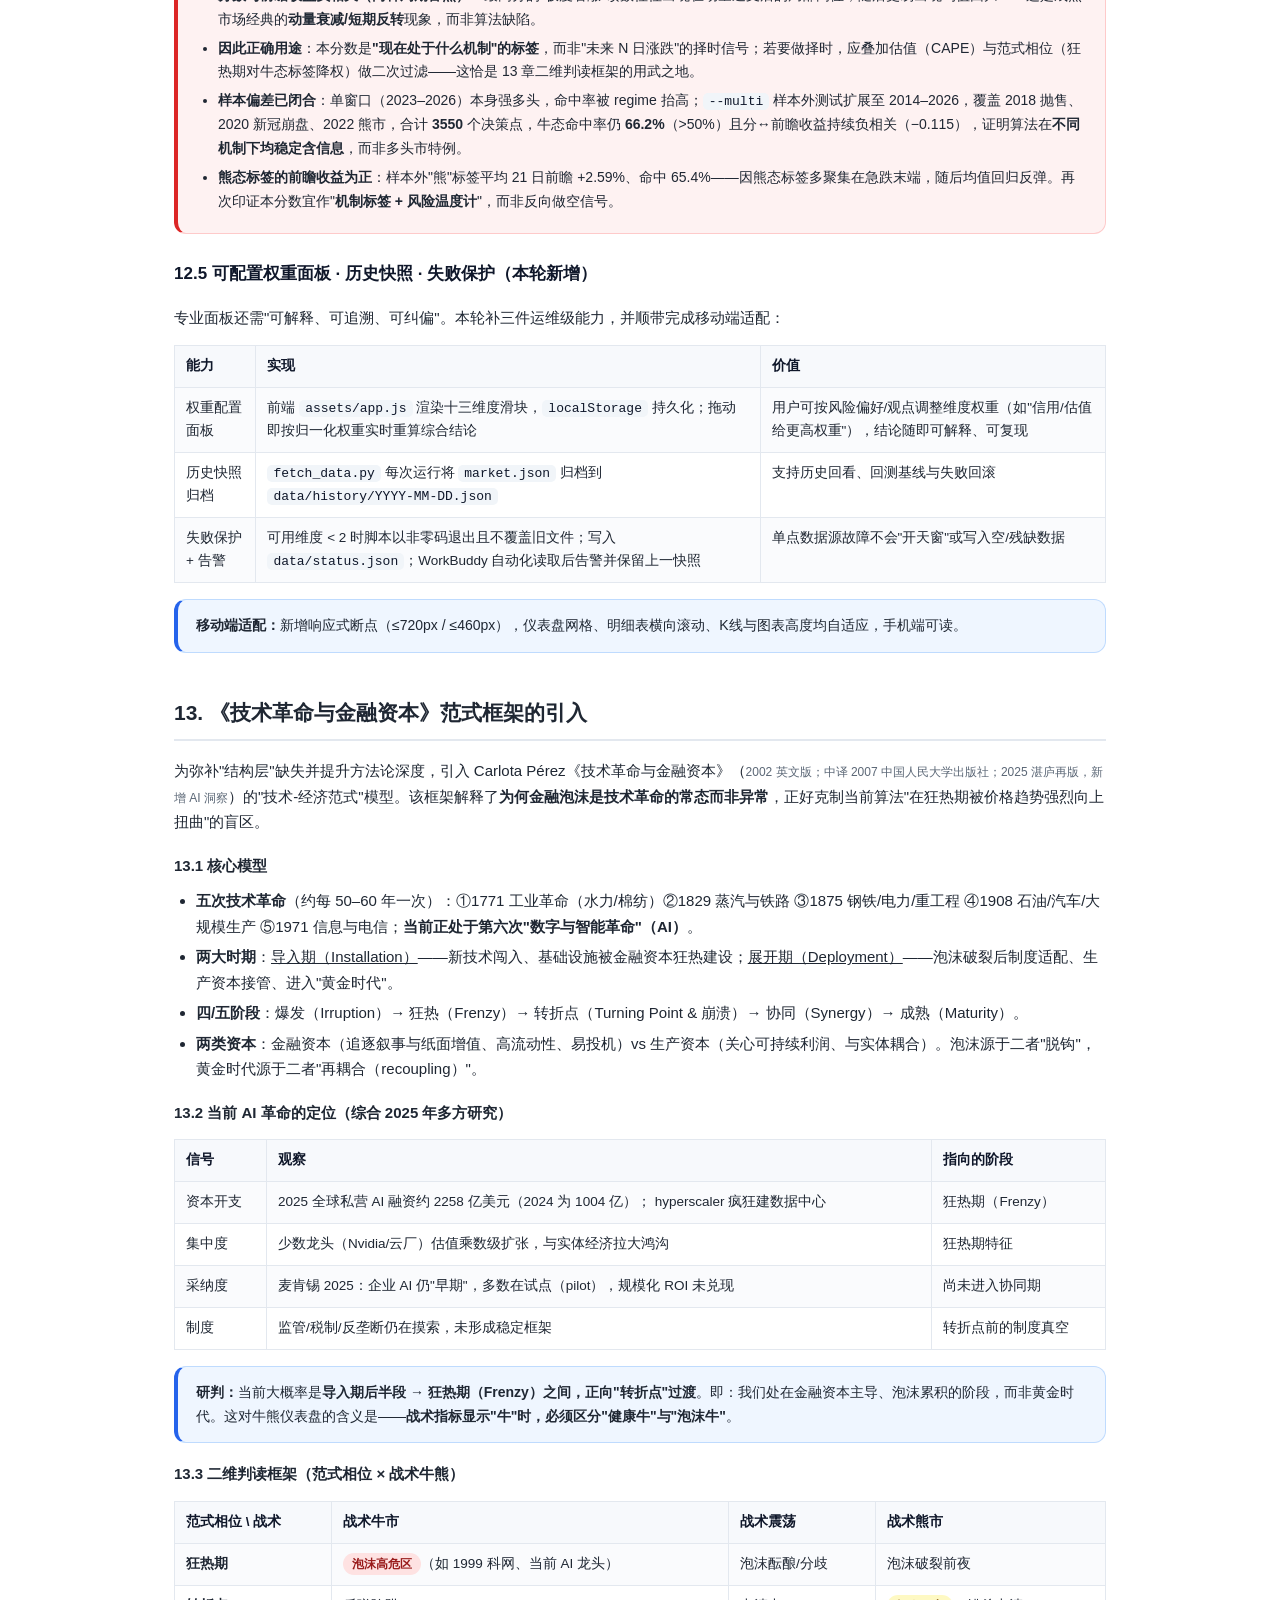
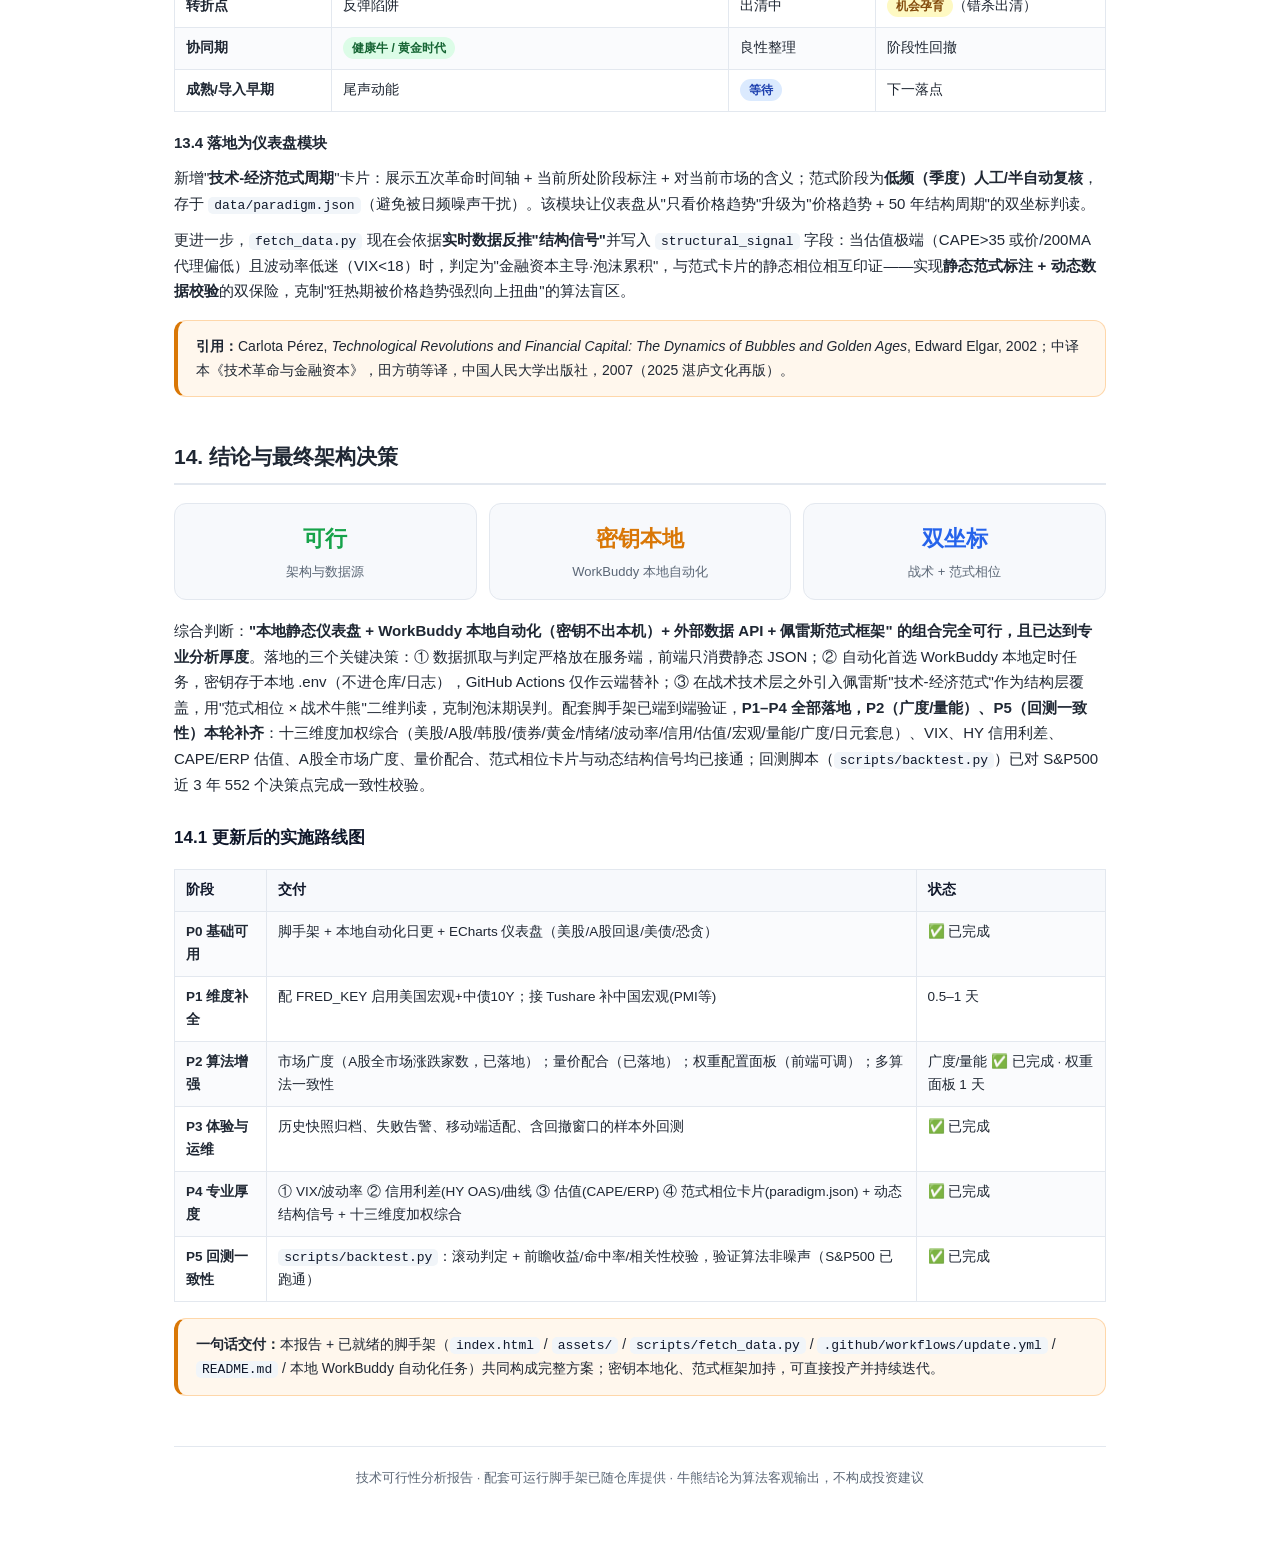
==== commit 383eaaf7: "docs: 对齐 README/report 维度数为十三维，补韩股/黄金/日元套息（以代码 WEIGHTS 为准，不改判定逻辑）" ====
--- a/report.html
+++ b/report.html
@@ -414,7 +414,7 @@
   <tr><td>范式相位（佩雷斯框架）</td><td>把战术牛熊放到 50 年技术-经济大周期里读</td><td><span class="badge r">高</span></td><td>低频人工/半自动标注（见 13 章）</td></tr>
   <tr><td>回测/一致性统计</td><td>算法胜率、最大误判回撤、多算法一致性</td><td><span class="badge y">中</span></td><td>历史数据回测脚本</td></tr>
 </table>
-<div class="callout ok"><b>诚实结论：</b>第 13 章已引入佩雷斯范式框架；<strong>P4 专业厚度路线已落地（见 12.3），本轮进一步将量能、市场广度、回测一致性补齐（见 12.3 / 12.4）</strong>——波动率(VIX)、信用(HY OAS/曲线)、估值(CAPE/ERP)、范式相位、量价配合、A股全市场广度六层全部接入，综合结论升级为<strong>十维度加权</strong>。当前 MVP 已可对标"研究级 / 准机构级"实时监测，且经回测校验（12.4）确认其作为"机制标签"的有效性。</div>
+<div class="callout ok"><b>诚实结论：</b>第 13 章已引入佩雷斯范式框架；<strong>P4 专业厚度路线已落地（见 12.3），本轮进一步将量能、市场广度、回测一致性补齐（见 12.3 / 12.4）</strong>——波动率(VIX)、信用(HY OAS/曲线)、估值(CAPE/ERP)、范式相位、量价配合、A股全市场广度六层全部接入，综合结论升级为<strong>十三维度加权</strong>。当前 MVP 已可对标"研究级 / 准机构级"实时监测，且经回测校验（12.4）确认其作为"机制标签"的有效性。</div>
 
 <h3>12.3 二次校验：P4 已落地（专业达标度复核）</h3>
 <p>按用户要求"进一步调研是否满足专业分析要求"，本轮将 P4 的四层缺口全部工程化，并实跑验证（见仓库 <code>scripts/fetch_data.py</code> 与实时仪表盘）。当前专业覆盖度已从"战术技术层 70% + 情绪层 100%"提升到<strong>战术 + 结构 + 跨资产三层贯通</strong>。</p>
@@ -428,7 +428,7 @@
   <tr><td><b>量能（价量配合）</b></td><td>各序列成交量 / 20 日均量（Yahoo / 东财）</td><td>价涨放量=配合(+)、价跌放量=派发(−)，跨市场聚合</td><td><span class="badge g">已落地</span> 演示跑通（量能综合 −0.21，缩量/派发）</td></tr>
   <tr><td><b>市场广度（A股）</b></td><td>东方财富 push2 全市场涨跌家数聚合</td><td>(涨−跌)/(涨+跌+平)，防指数被权重股绑架</td><td><span class="badge g">已落地</span> best-effort（沙箱代理抖动时跳过，本地/真实网络即亮）</td></tr>
 </table>
-<div class="callout info"><b>十维度加权综合：</b>美股 0.18 · A股 0.15 · 债券 0.10 · 情绪 0.11 · 波动率 0.07 · 信用 0.07 · 估值 0.08 · 宏观 0.09 · <b>量能 0.08</b> · <b>广度 0.07</b>；对"实际可用维度"自动归一化（未配置/不可达源自动剔除，权重重分配），避免缺数导致分数失真。演示快照（仅 7 维可达）综合分≈+0.06（中性偏多），其中债券(收益率上行)、估值(偏贵)、量能(缩量)为负向拖累，与"美股强势但处 late-cycle、动能转弱"的体感一致。</div>
+<div class="callout info"><b>十三维度加权综合：</b>美股 0.15 · A股 0.13 · 韩股 0.06 · 债券 0.09 · 黄金 0.05 · 情绪 0.10 · 波动率 0.06 · 信用 0.06 · 估值 0.07 · 宏观 0.08 · 量能 0.07 · 广度 0.06 · 日元套息 0.05；对"实际可用维度"自动归一化（未配置/不可达源自动剔除，权重重分配），避免缺数导致分数失真。演示快照（仅 7 维可达）综合分≈+0.06（中性偏多），其中债券(收益率上行)、估值(偏贵)、量能(缩量)为负向拖累，与"美股强势但处 late-cycle、动能转弱"的体感一致。</div>
 
 <h3>12.4 回测一致性校验（算法是否含信息？）</h3>
 <p>专业分析必须回答一个质疑：<strong>这套算法是真的在"判断"，还是只是在拟合噪声？</strong>为此新增 <code>scripts/backtest.py</code>，复用 <code>fetch_data.py</code> 的纯函数，对标的做"滚动判定"——在每个交易日用当时可得的历史算出牛熊分与结论，再考察其后 N 日的前瞻收益，统计各结论态下的命中率与"分↔前瞻收益"相关系数。</p>
@@ -451,7 +451,7 @@
 <p>专业面板还需"可解释、可追溯、可纠偏"。本轮补三件运维级能力，并顺带完成移动端适配：</p>
 <table>
   <tr><th>能力</th><th>实现</th><th>价值</th></tr>
-  <tr><td>权重配置面板</td><td>前端 <code>assets/app.js</code> 渲染十维度滑块，<code>localStorage</code> 持久化；拖动即按归一化权重实时重算综合结论</td><td>用户可按风险偏好/观点调整维度权重（如"信用/估值给更高权重"），结论随即可解释、可复现</td></tr>
+  <tr><td>权重配置面板</td><td>前端 <code>assets/app.js</code> 渲染十三维度滑块，<code>localStorage</code> 持久化；拖动即按归一化权重实时重算综合结论</td><td>用户可按风险偏好/观点调整维度权重（如"信用/估值给更高权重"），结论随即可解释、可复现</td></tr>
   <tr><td>历史快照归档</td><td><code>fetch_data.py</code> 每次运行将 <code>market.json</code> 归档到 <code>data/history/YYYY-MM-DD.json</code></td><td>支持历史回看、回测基线与失败回滚</td></tr>
   <tr><td>失败保护 + 告警</td><td>可用维度 &lt; 2 时脚本以非零码退出且不覆盖旧文件；写入 <code>data/status.json</code>；WorkBuddy 自动化读取后告警并保留上一快照</td><td>单点数据源故障不会"开天窗"或写入空/残缺数据</td></tr>
 </table>
@@ -500,7 +500,7 @@
   <div class="v"><div class="n" style="color:var(--neutral)">密钥本地</div><div class="l">WorkBuddy 本地自动化</div></div>
   <div class="v"><div class="n" style="color:var(--accent)">双坐标</div><div class="l">战术 + 范式相位</div></div>
 </div>
-<p>综合判断：<b>"本地静态仪表盘 + WorkBuddy 本地自动化（密钥不出本机）+ 外部数据 API + 佩雷斯范式框架" 的组合完全可行，且已达到专业分析厚度</b>。落地的三个关键决策：① 数据抓取与判定严格放在服务端，前端只消费静态 JSON；② 自动化首选 WorkBuddy 本地定时任务，密钥存于本地 .env（不进仓库/日志），GitHub Actions 仅作云端替补；③ 在战术技术层之外引入佩雷斯"技术-经济范式"作为结构层覆盖，用"范式相位 × 战术牛熊"二维判读，克制泡沫期误判。配套脚手架已端到端验证，<strong>P1–P4 全部落地，P2（广度/量能）、P5（回测一致性）本轮补齐</strong>：十维度加权综合（美股/A股/债券/情绪/波动率/信用/估值/宏观/量能/广度）、VIX、HY 信用利差、CAPE/ERP 估值、A股全市场广度、量价配合、范式相位卡片与动态结构信号均已接通；回测脚本（<code>scripts/backtest.py</code>）已对 S&amp;P500 近 3 年 552 个决策点完成一致性校验。</p>
+<p>综合判断：<b>"本地静态仪表盘 + WorkBuddy 本地自动化（密钥不出本机）+ 外部数据 API + 佩雷斯范式框架" 的组合完全可行，且已达到专业分析厚度</b>。落地的三个关键决策：① 数据抓取与判定严格放在服务端，前端只消费静态 JSON；② 自动化首选 WorkBuddy 本地定时任务，密钥存于本地 .env（不进仓库/日志），GitHub Actions 仅作云端替补；③ 在战术技术层之外引入佩雷斯"技术-经济范式"作为结构层覆盖，用"范式相位 × 战术牛熊"二维判读，克制泡沫期误判。配套脚手架已端到端验证，<strong>P1–P4 全部落地，P2（广度/量能）、P5（回测一致性）本轮补齐</strong>：十三维度加权综合（美股/A股/韩股/债券/黄金/情绪/波动率/信用/估值/宏观/量能/广度/日元套息）、VIX、HY 信用利差、CAPE/ERP 估值、A股全市场广度、量价配合、范式相位卡片与动态结构信号均已接通；回测脚本（<code>scripts/backtest.py</code>）已对 S&amp;P500 近 3 年 552 个决策点完成一致性校验。</p>
 
 <h3>14.1 更新后的实施路线图</h3>
 <table>
@@ -509,7 +509,7 @@
   <tr><td><b>P1 维度补全</b></td><td>配 FRED_KEY 启用美国宏观+中债10Y；接 Tushare 补中国宏观(PMI等)</td><td>0.5–1 天</td></tr>
   <tr><td><b>P2 算法增强</b></td><td>市场广度（A股全市场涨跌家数，已落地）；量价配合（已落地）；权重配置面板（前端可调）；多算法一致性</td><td>广度/量能 ✅ 已完成 · 权重面板 1 天</td></tr>
   <tr><td><b>P3 体验与运维</b></td><td>历史快照归档、失败告警、移动端适配、含回撤窗口的样本外回测</td><td>✅ 已完成</td></tr>
-  <tr><td><b>P4 专业厚度</b></td><td>① VIX/波动率 ② 信用利差(HY OAS)/曲线 ③ 估值(CAPE/ERP) ④ 范式相位卡片(paradigm.json) + 动态结构信号 + 十维度加权综合</td><td>✅ 已完成</td></tr>
+  <tr><td><b>P4 专业厚度</b></td><td>① VIX/波动率 ② 信用利差(HY OAS)/曲线 ③ 估值(CAPE/ERP) ④ 范式相位卡片(paradigm.json) + 动态结构信号 + 十三维度加权综合</td><td>✅ 已完成</td></tr>
   <tr><td><b>P5 回测一致性</b></td><td><code>scripts/backtest.py</code>：滚动判定 + 前瞻收益/命中率/相关性校验，验证算法非噪声（S&amp;P500 已跑通）</td><td>✅ 已完成</td></tr>
 </table>
 
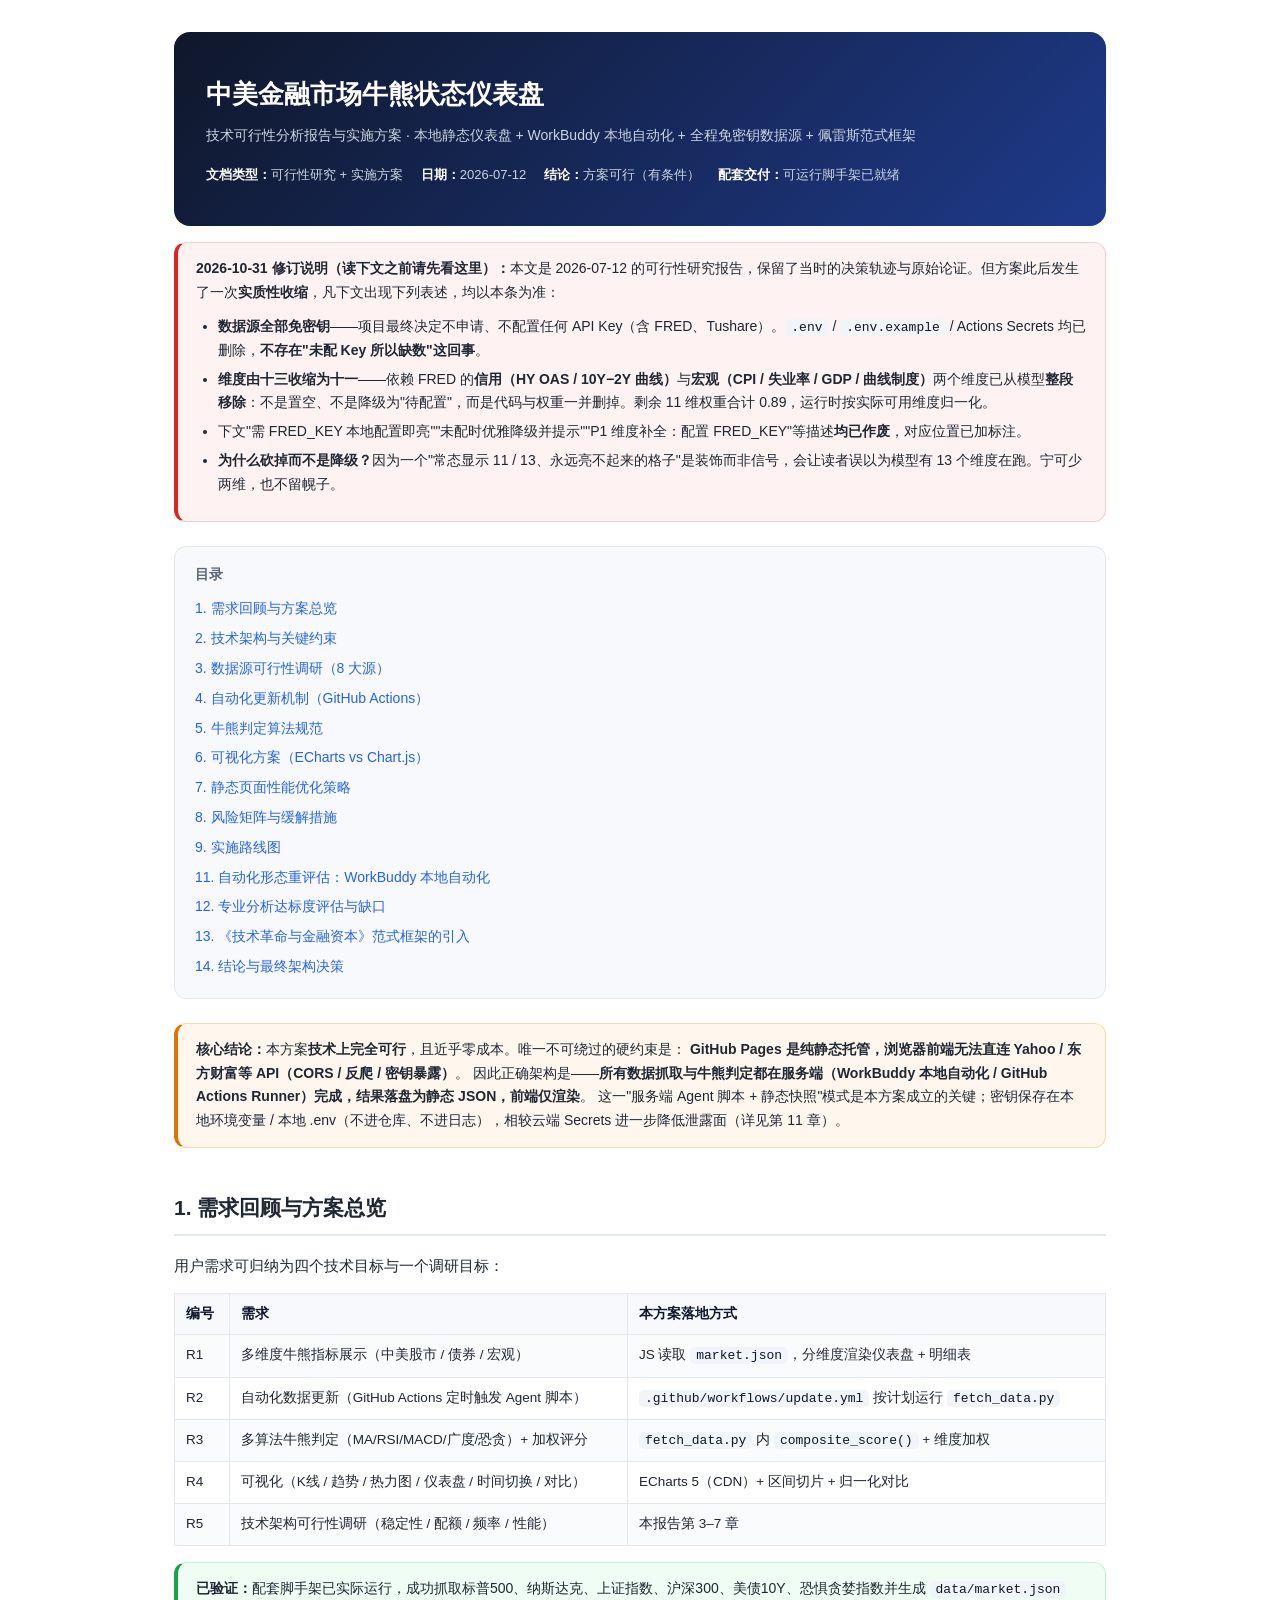
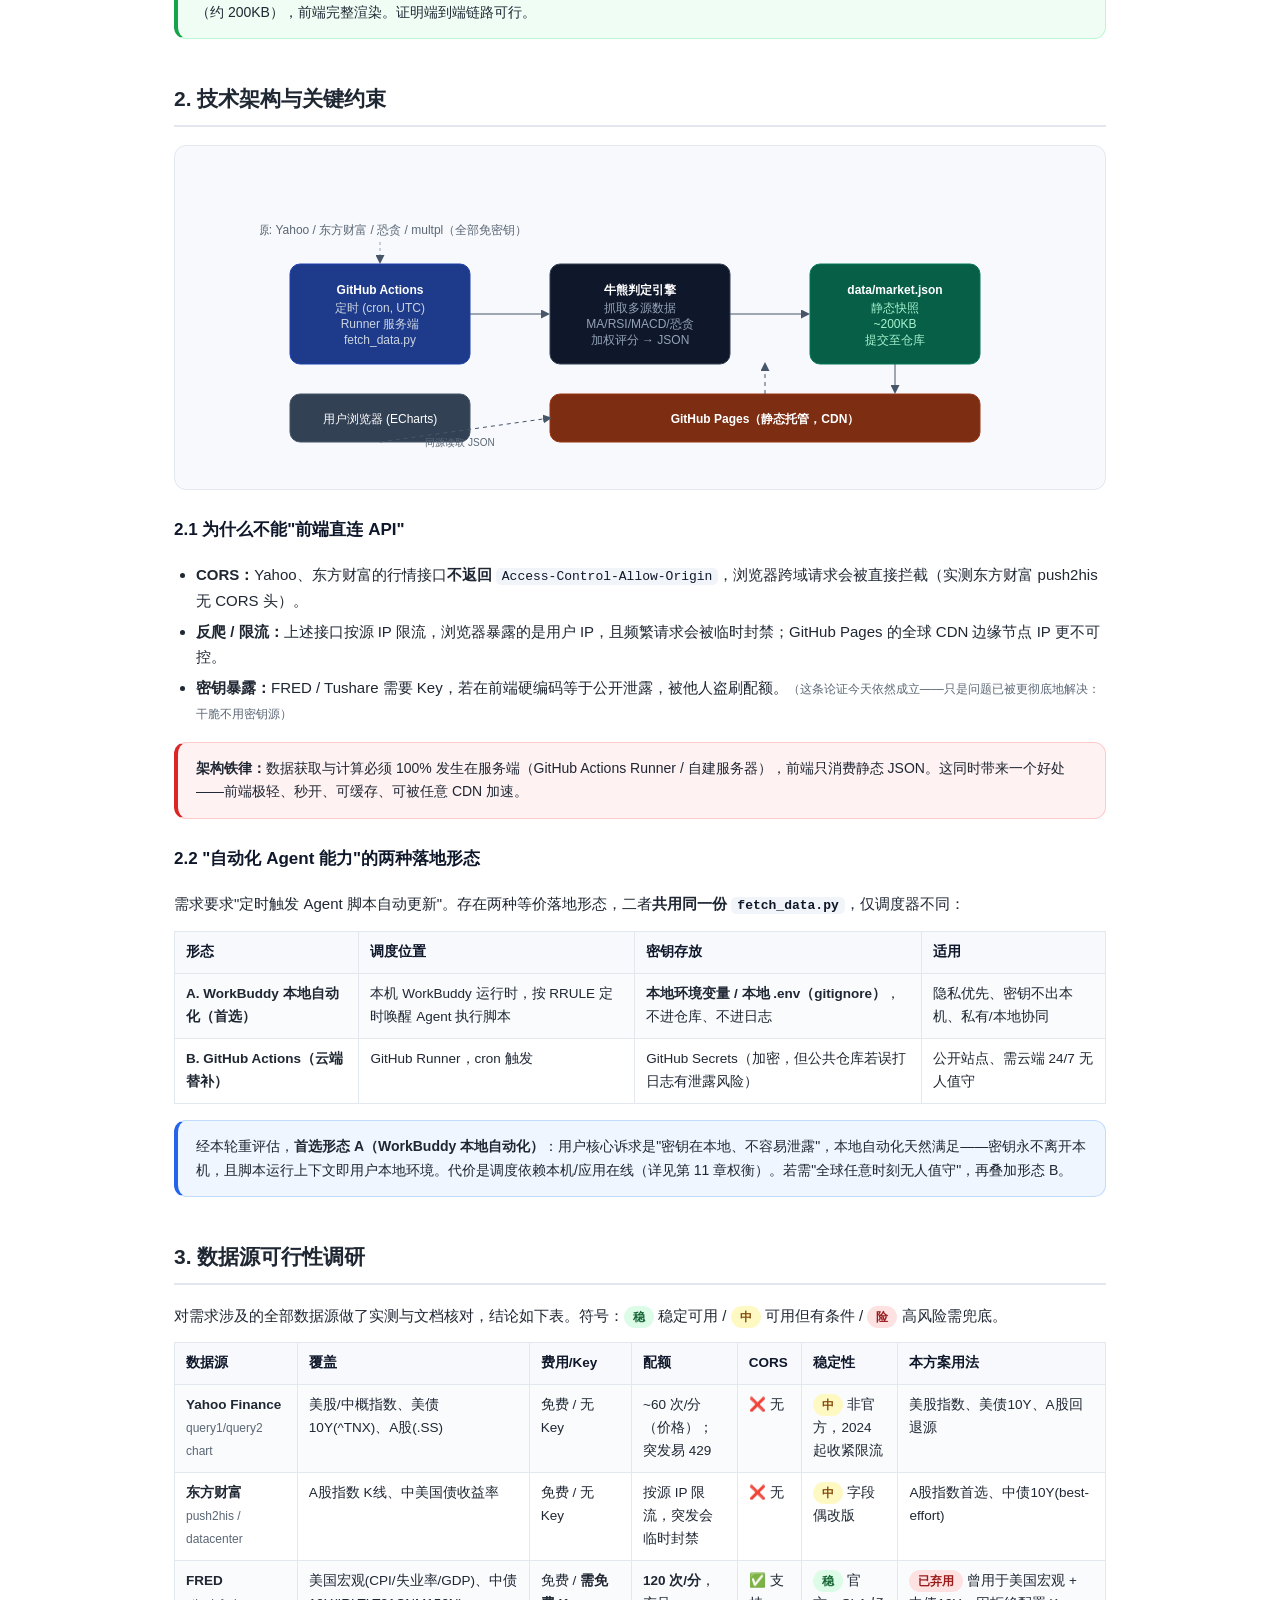
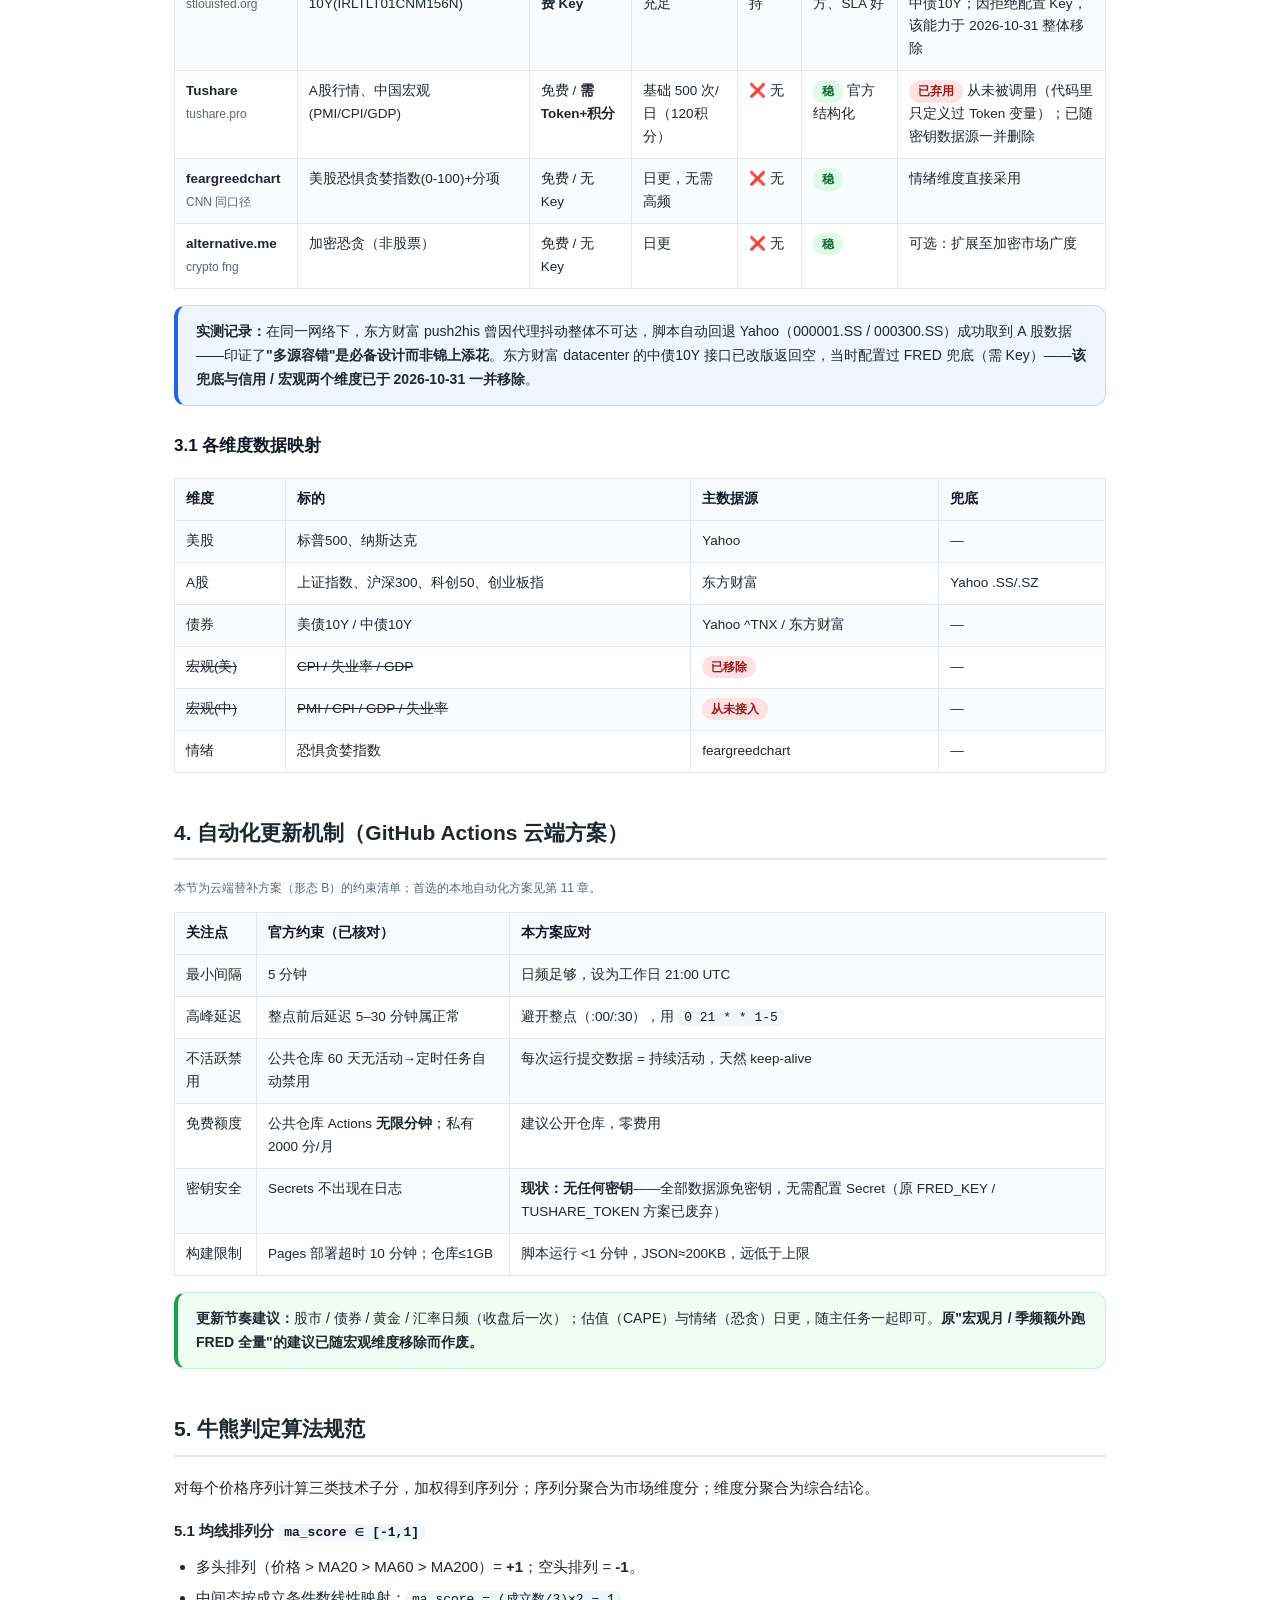
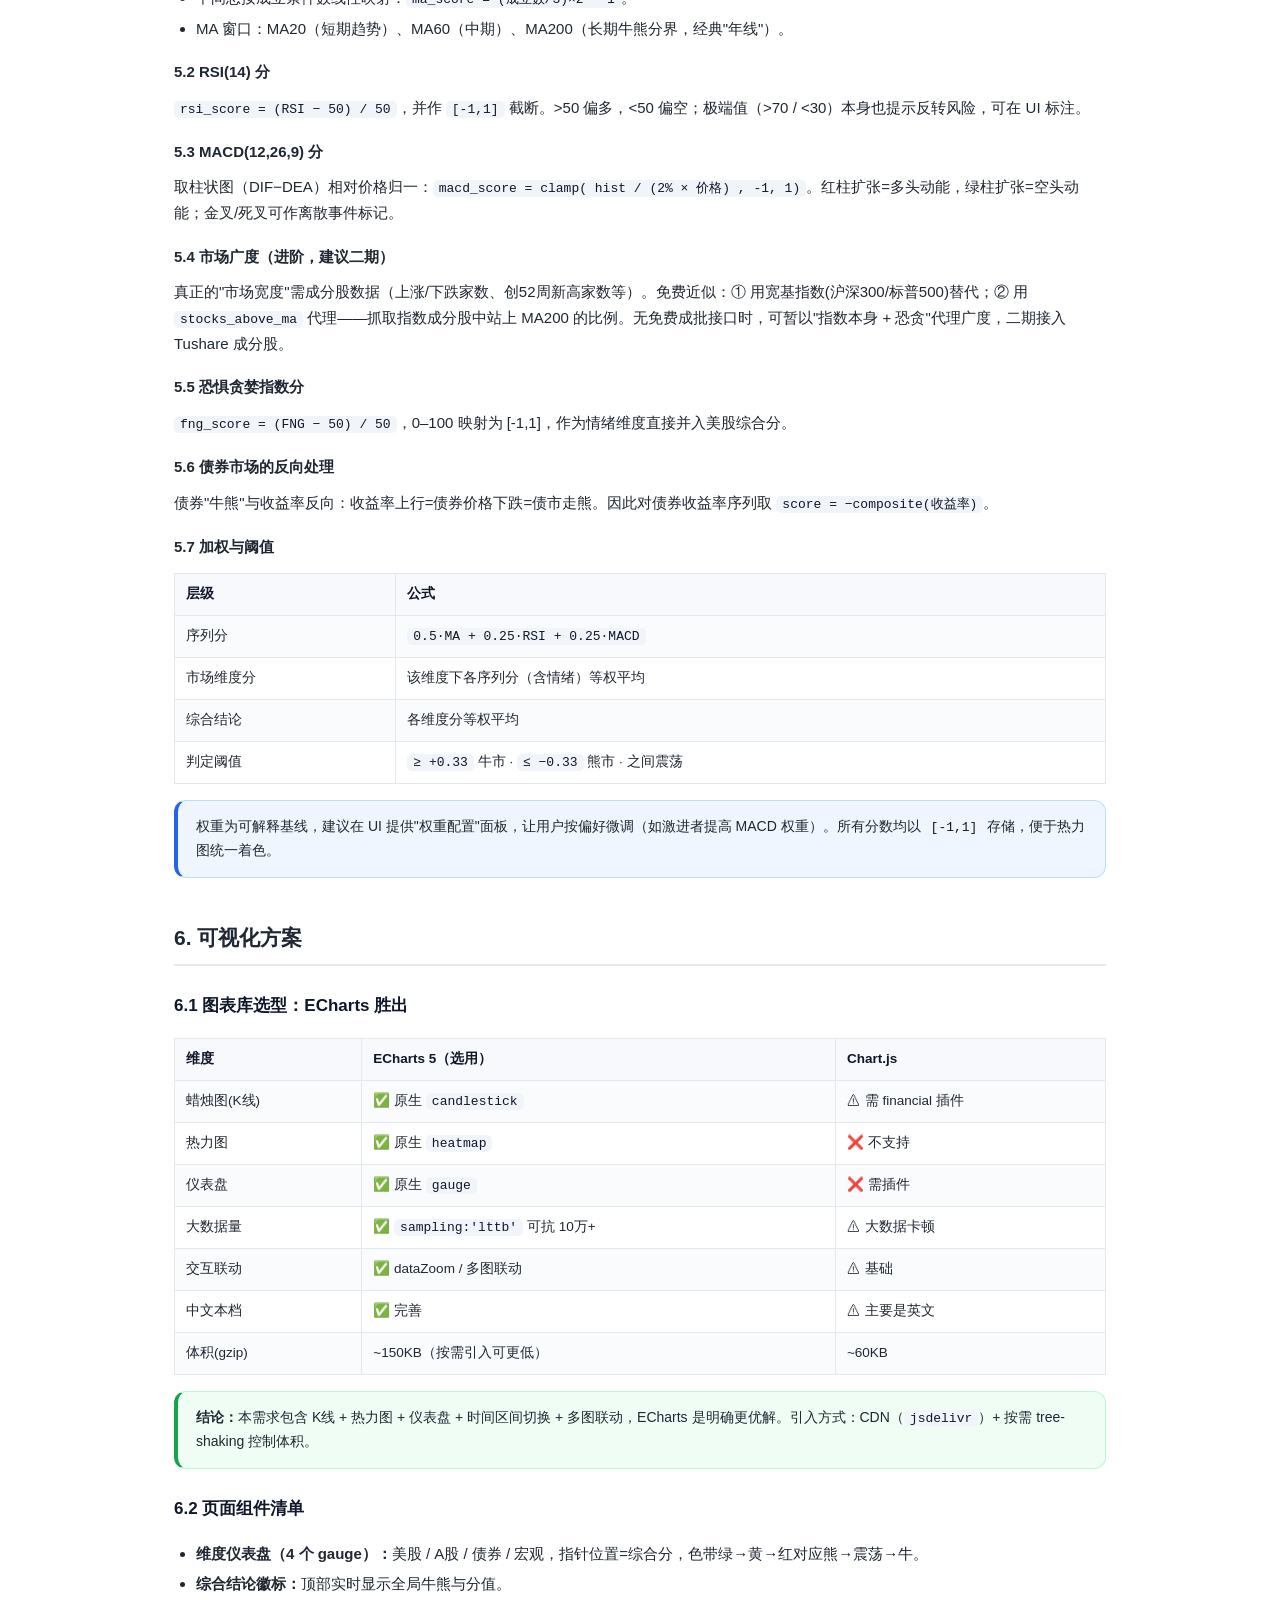
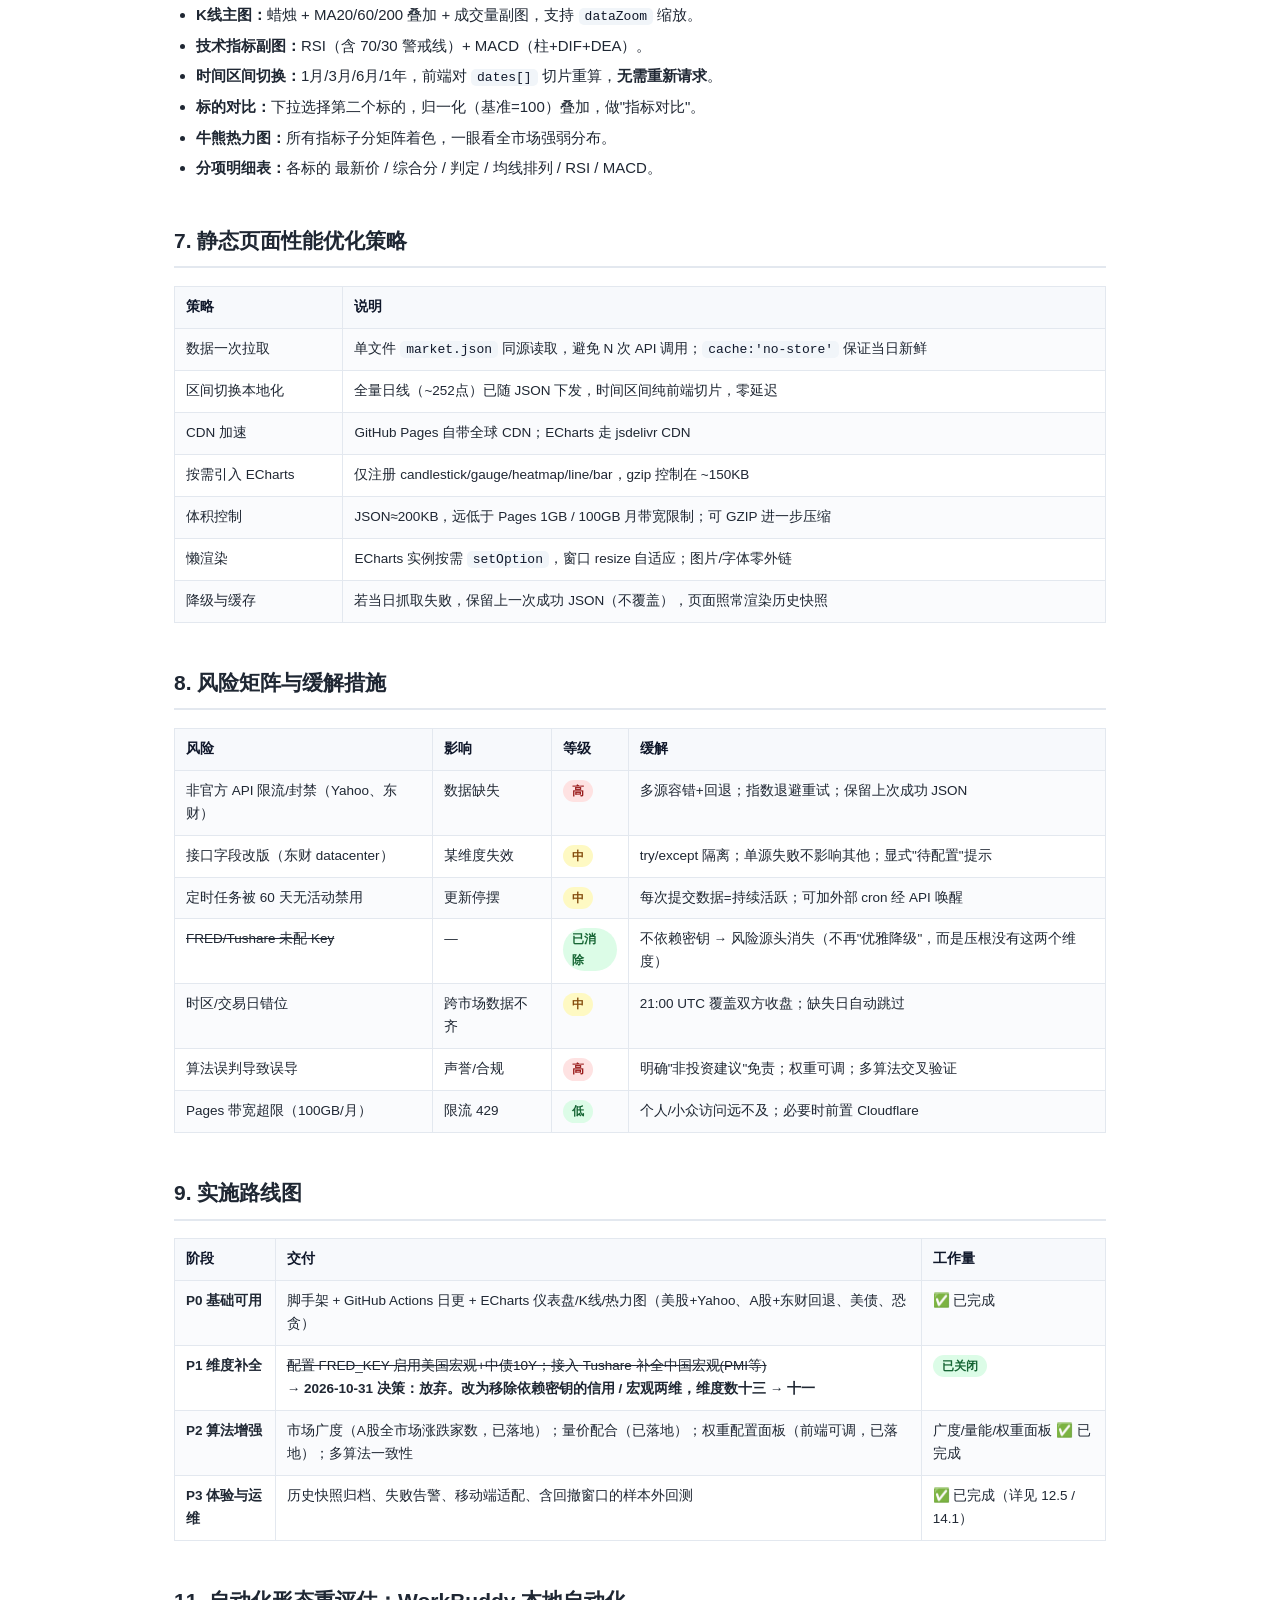
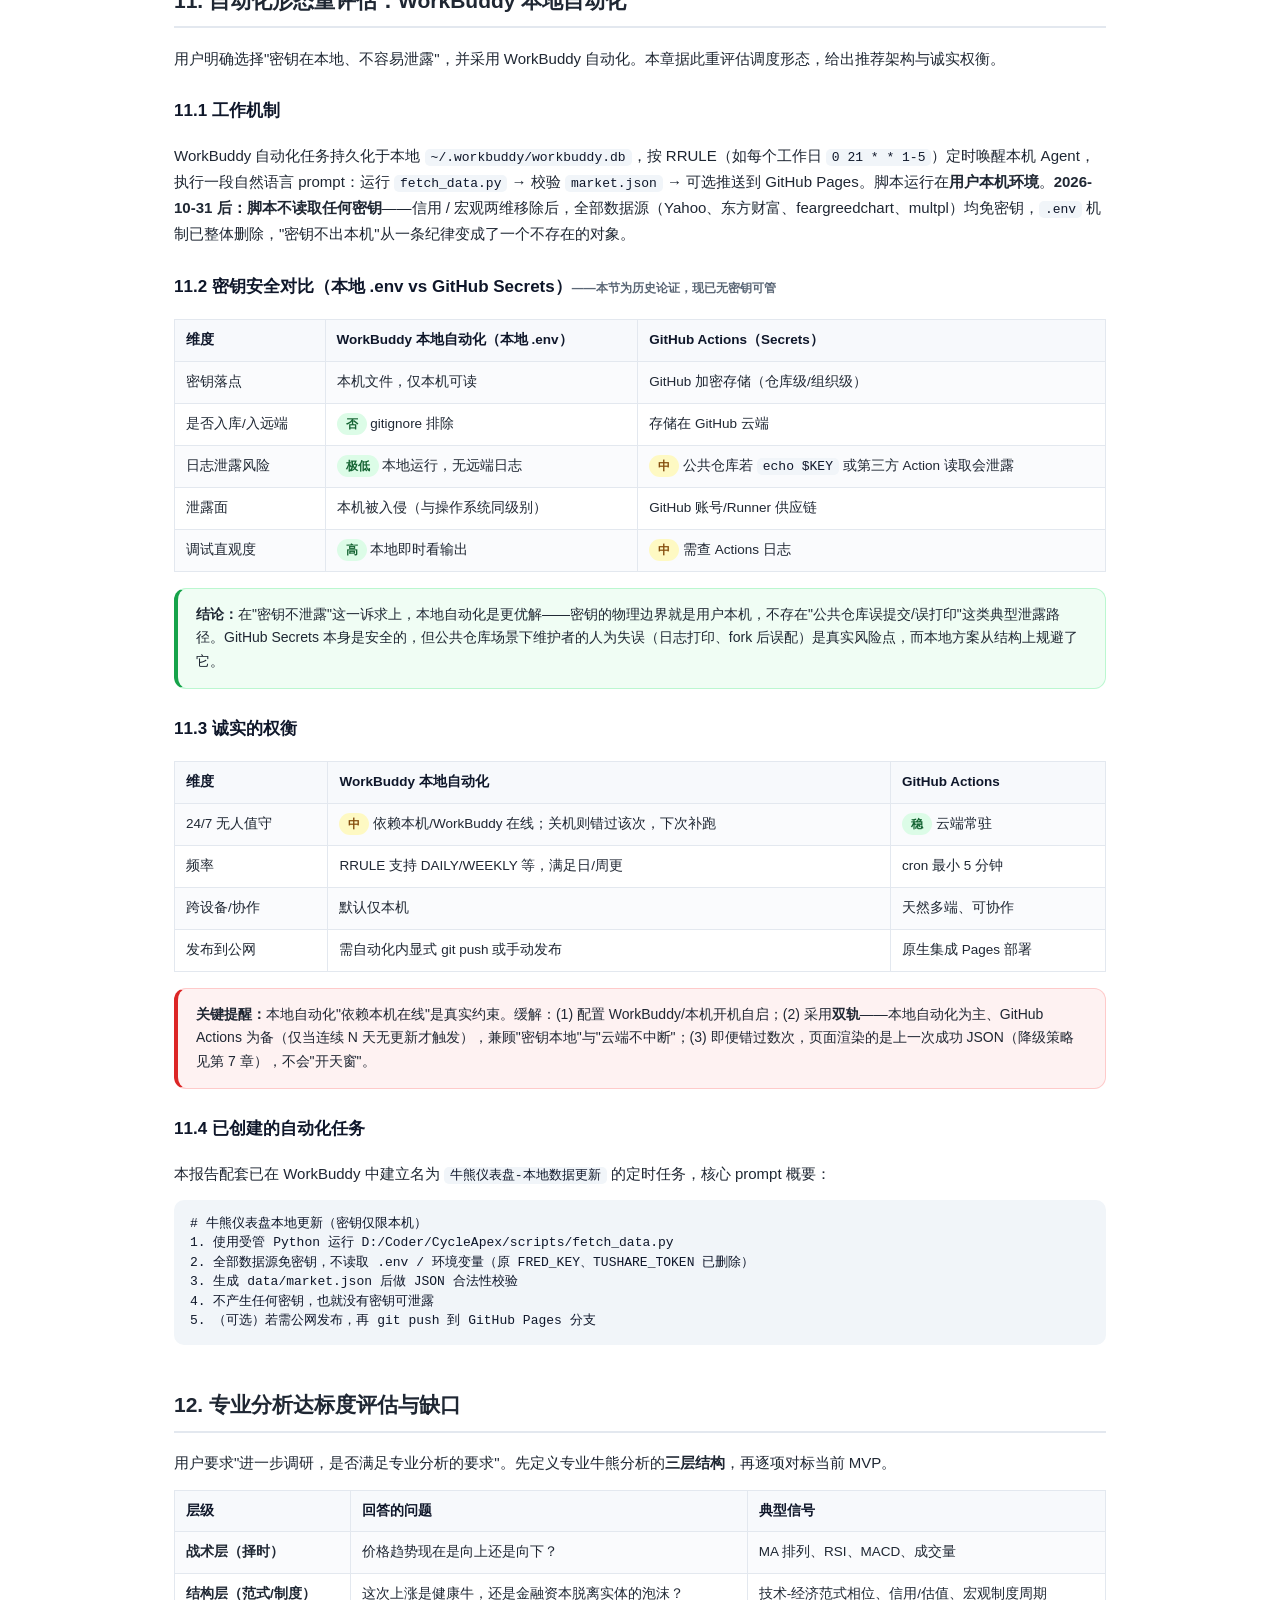
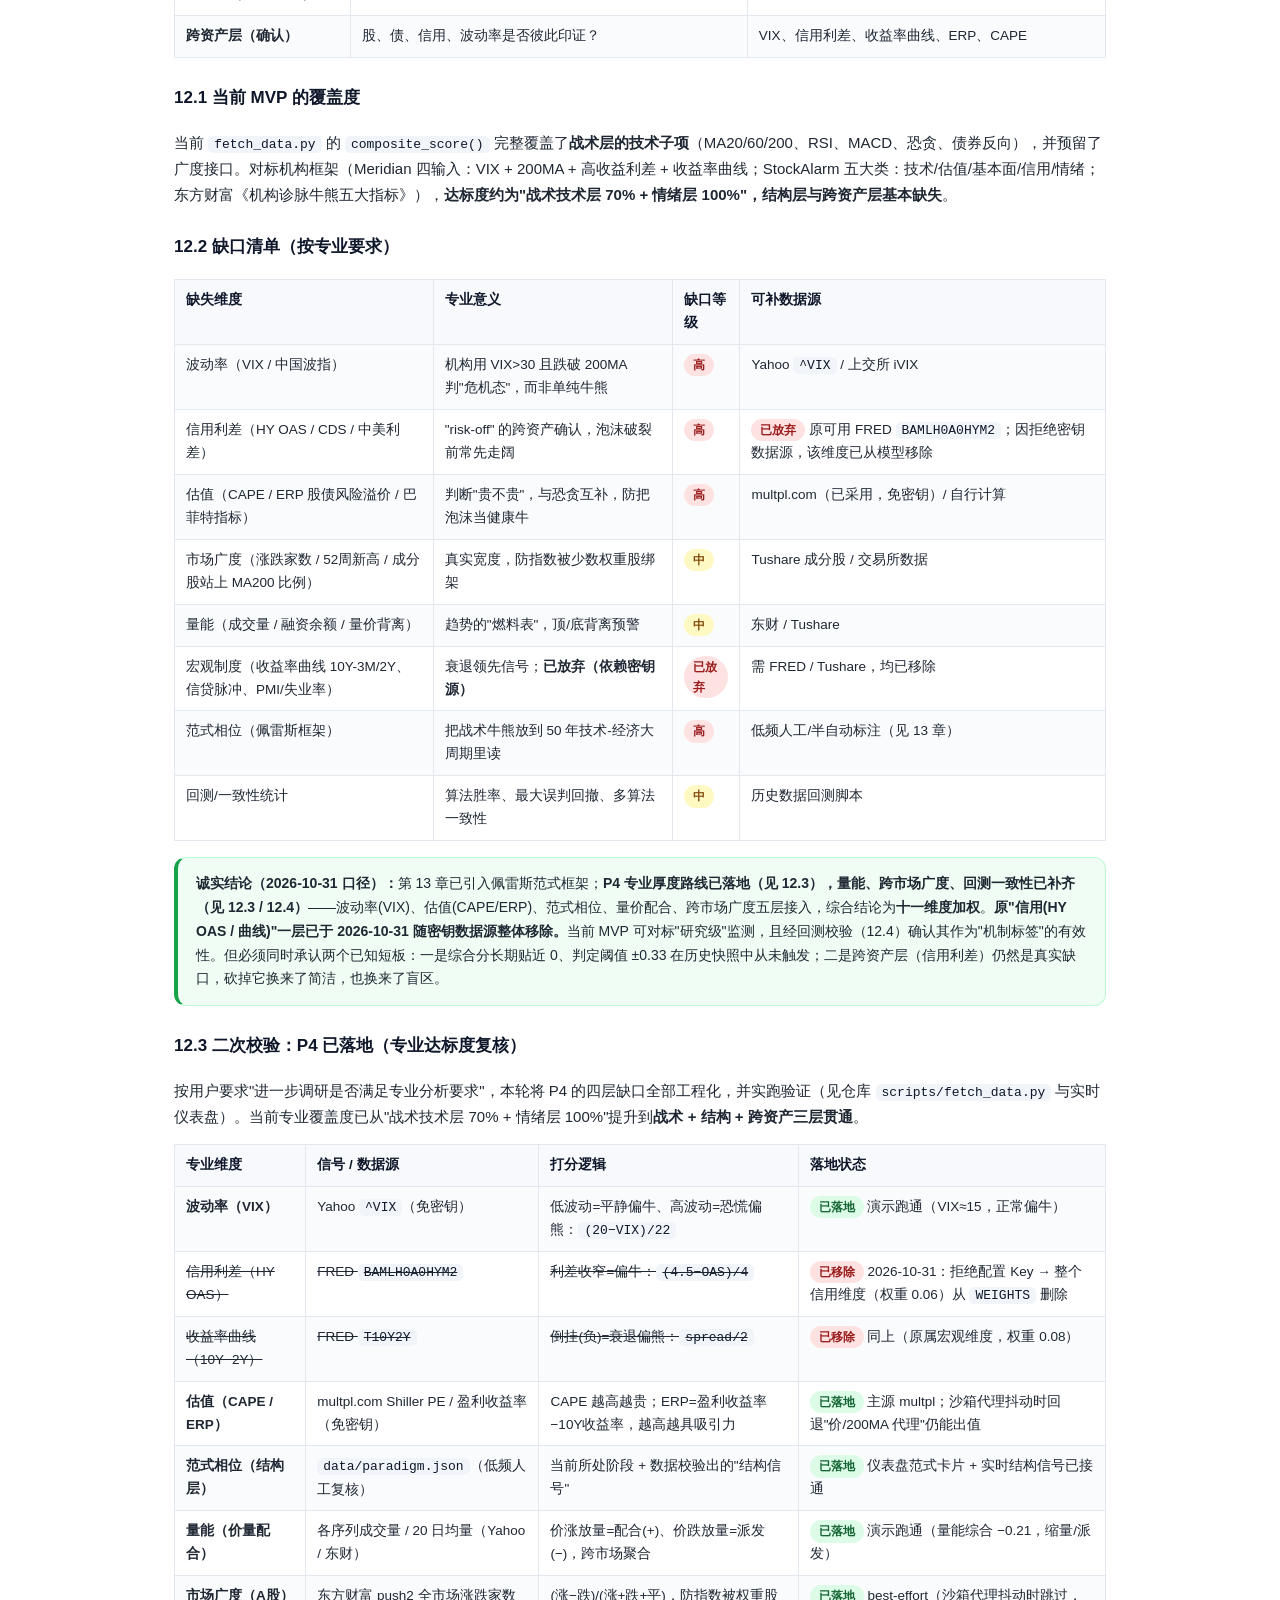
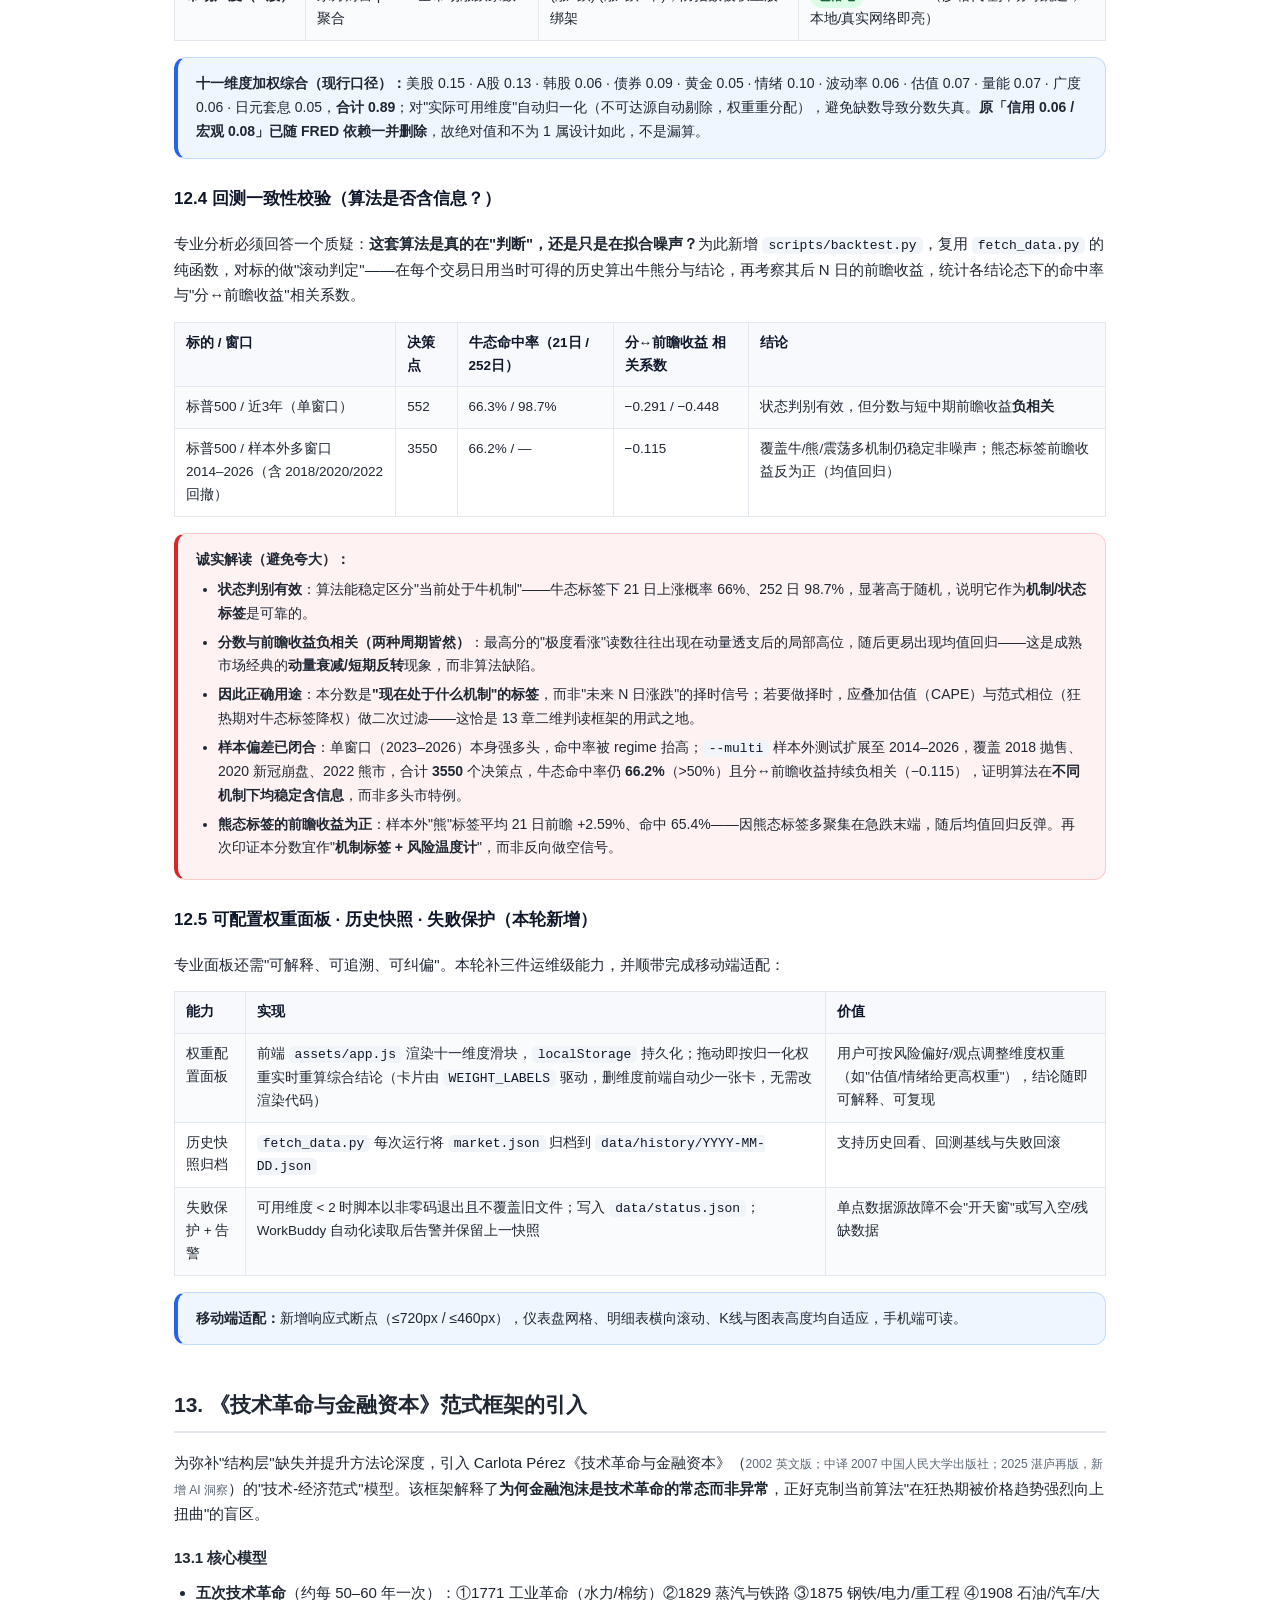
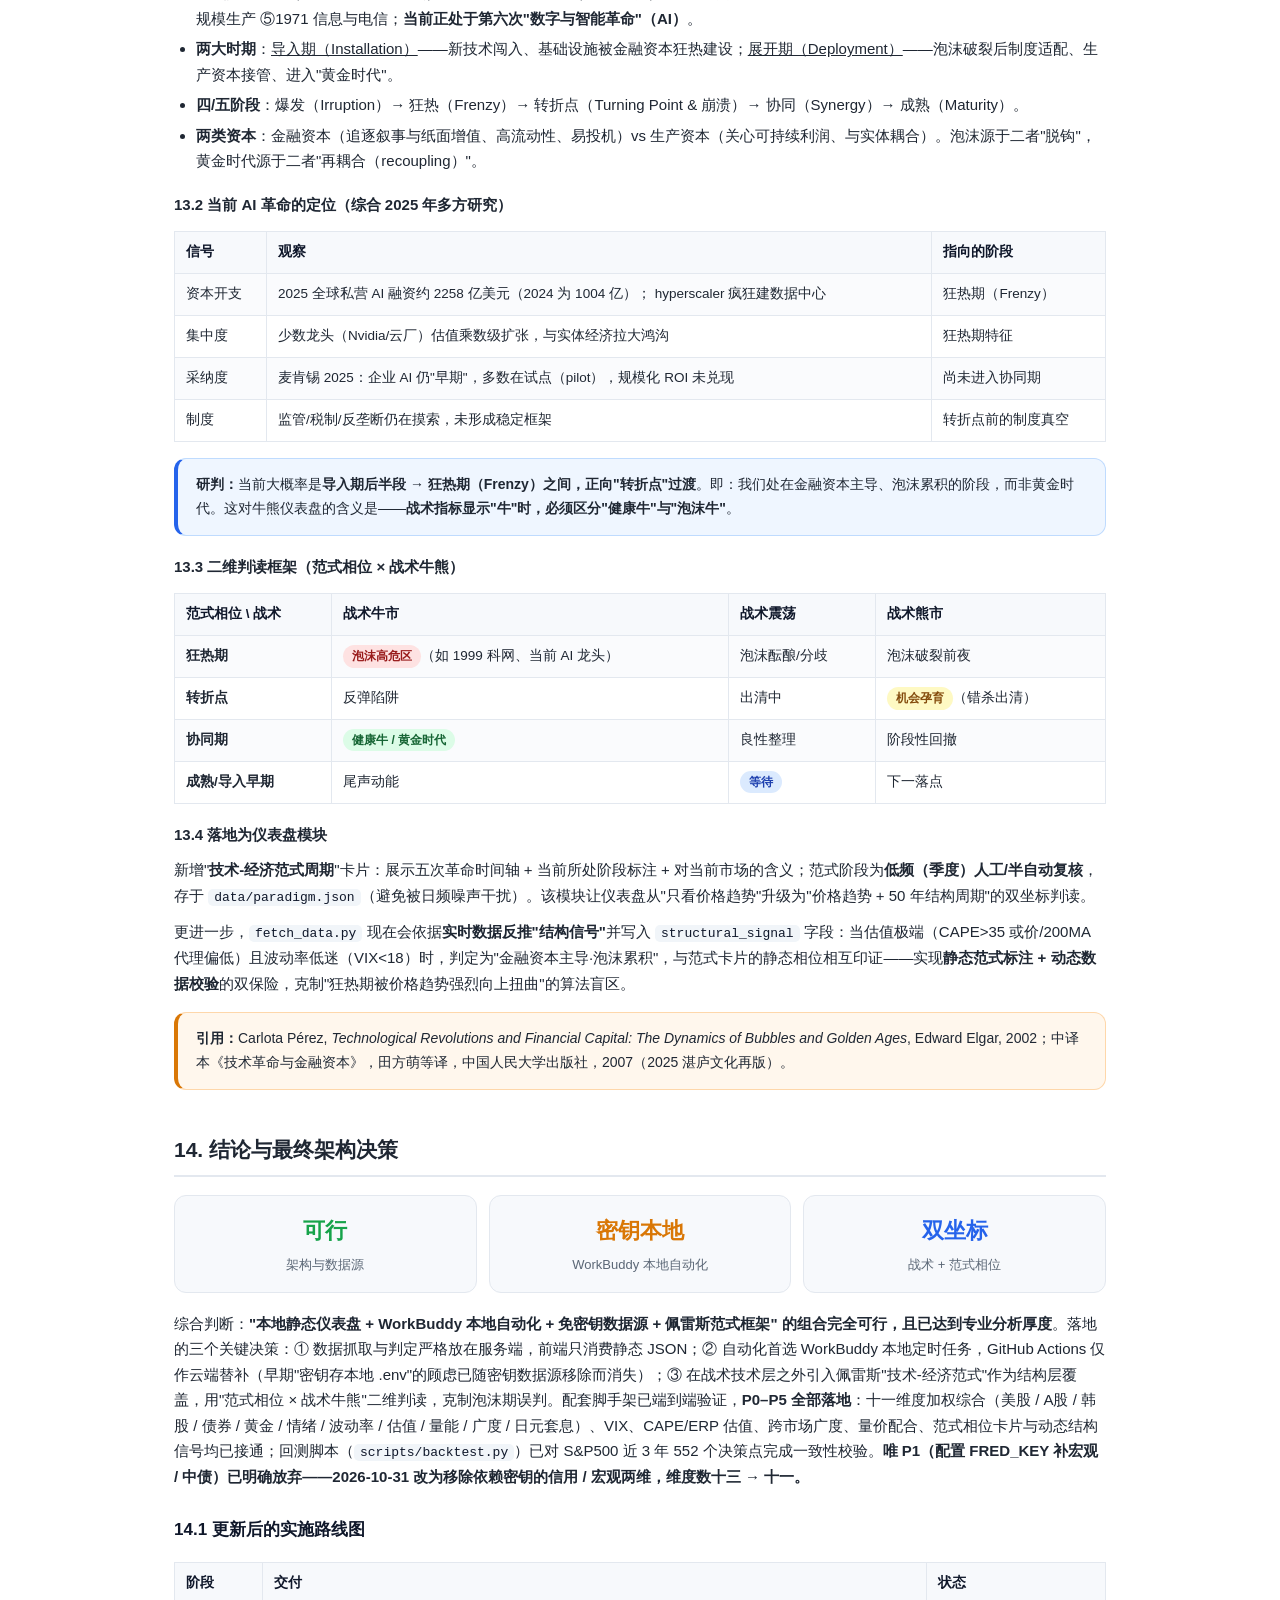
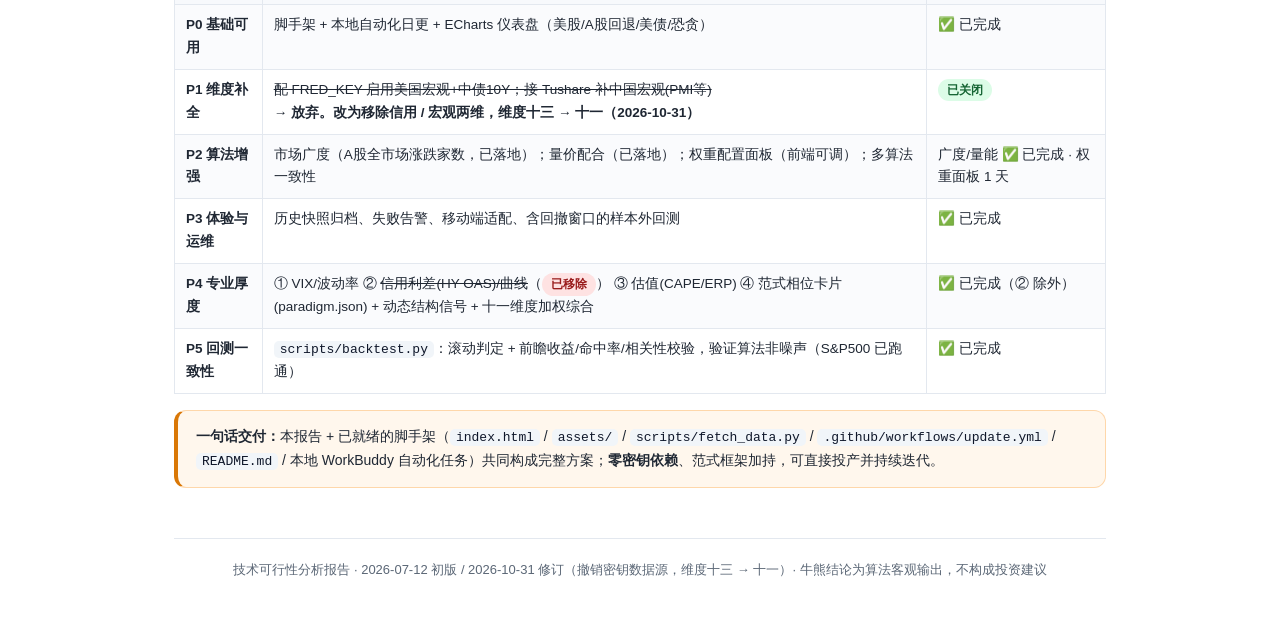
==== commit 879b6ed8: "docs: 文档口径统一为「十一维 + 全程免密钥」 README.md（19 处） - 引言/架构图/目录树/部署步骤删除 .env、FRED、Secrets 相关表述 - 算法段与权重公式改为 1" ====
--- a/report.html
+++ b/report.html
@@ -57,7 +57,7 @@
 
 <header class="hero">
   <h1>中美金融市场牛熊状态仪表盘</h1>
-  <p>技术可行性分析报告与实施方案 · 本地静态仪表盘 + WorkBuddy 本地自动化（密钥不出本机）+ 外部数据 API + 佩雷斯范式框架</p>
+  <p>技术可行性分析报告与实施方案 · 本地静态仪表盘 + WorkBuddy 本地自动化 + 全程免密钥数据源 + 佩雷斯范式框架</p>
   <div class="meta-row">
     <span><b>文档类型：</b>可行性研究 + 实施方案</span>
     <span><b>日期：</b>2026-07-12</span>
@@ -65,6 +65,16 @@
     <span><b>配套交付：</b>可运行脚手架已就绪</span>
   </div>
 </header>
+
+<div class="callout warn" id="revision">
+  <b>2026-10-31 修订说明（读下文之前请先看这里）：</b>本文是 2026-07-12 的可行性研究报告，保留了当时的决策轨迹与原始论证。但方案此后发生了一次<b>实质性收缩</b>，凡下文出现下列表述，均以本条为准：
+  <ul>
+    <li><b>数据源全部免密钥</b>——项目最终决定不申请、不配置任何 API Key（含 FRED、Tushare）。<code>.env</code> / <code>.env.example</code> / Actions Secrets 均已删除，<b>不存在"未配 Key 所以缺数"这回事</b>。</li>
+    <li><b>维度由十三收缩为十一</b>——依赖 FRED 的<b>信用（HY OAS / 10Y−2Y 曲线）</b>与<b>宏观（CPI / 失业率 / GDP / 曲线制度）</b>两个维度已从模型<b>整段移除</b>：不是置空、不是降级为"待配置"，而是代码与权重一并删掉。剩余 11 维权重合计 0.89，运行时按实际可用维度归一化。</li>
+    <li>下文"需 FRED_KEY 本地配置即亮""未配时优雅降级并提示""P1 维度补全：配置 FRED_KEY"等描述<b>均已作废</b>，对应位置已加标注。</li>
+    <li><b>为什么砍掉而不是降级？</b>因为一个"常态显示 11 / 13、永远亮不起来的格子"是装饰而非信号，会让读者误以为模型有 13 个维度在跑。宁可少两维，也不留幌子。</li>
+  </ul>
+</div>
 
 <nav class="toc">
   <h3>目录</h3>
@@ -139,7 +149,7 @@
   <line x1="635" y1="200" x2="635" y2="228" stroke="#475569" marker-end="url(#ar)"/>
   <line x1="505" y1="230" x2="505" y2="200" stroke="#475569" stroke-dasharray="4" marker-end="url(#ar)"/>
   <!-- data sources -->
-  <text x="120" y="70" fill="#5b6776" text-anchor="middle">数据源: Yahoo / 东方财富 / FRED / 恐贪</text>
+  <text x="120" y="70" fill="#5b6776" text-anchor="middle">数据源: Yahoo / 东方财富 / 恐贪 / multpl（全部免密钥）</text>
   <line x1="120" y1="78" x2="120" y2="98" stroke="#94a3b8" stroke-dasharray="3" marker-end="url(#ar)"/>
   <!-- browser -->
   <rect x="30" y="230" width="180" height="48" rx="10" fill="#334155" stroke="#475569"/>
@@ -153,7 +163,7 @@
 <ul>
   <li><b>CORS：</b>Yahoo、东方财富的行情接口<b>不返回</b> <code>Access-Control-Allow-Origin</code>，浏览器跨域请求会被直接拦截（实测东方财富 push2his 无 CORS 头）。</li>
   <li><b>反爬 / 限流：</b>上述接口按源 IP 限流，浏览器暴露的是用户 IP，且频繁请求会被临时封禁；GitHub Pages 的全球 CDN 边缘节点 IP 更不可控。</li>
-  <li><b>密钥暴露：</b>FRED / Tushare 需要 Key，若在前端硬编码等于公开泄露，被他人盗刷配额。</li>
+  <li><b>密钥暴露：</b>FRED / Tushare 需要 Key，若在前端硬编码等于公开泄露，被他人盗刷配额。<span class="tag">（这条论证今天依然成立——只是问题已被更彻底地解决：干脆不用密钥源）</span></li>
 </ul>
 <div class="callout warn"><b>架构铁律：</b>数据获取与计算必须 100% 发生在服务端（GitHub Actions Runner / 自建服务器），前端只消费静态 JSON。这同时带来一个好处——前端极轻、秒开、可缓存、可被任意 CDN 加速。</div>
 
@@ -196,7 +206,7 @@
     <td><b>120 次/分</b>，充足</td>
     <td>✅ 支持</td>
     <td><span class="badge g">稳</span> 官方、SLA 好</td>
-    <td>美国宏观 + 中债10Y 兜底（Secrets 配置）</td>
+    <td><span class="badge r">已弃用</span> 曾用于美国宏观 + 中债10Y；因拒绝配置 Key，该能力于 2026-10-31 整体移除</td>
   </tr>
   <tr>
     <td><b>Tushare</b><br><span class="tag">tushare.pro</span></td>
@@ -205,7 +215,7 @@
     <td>基础 500 次/日（120积分）</td>
     <td>❌ 无</td>
     <td><span class="badge g">稳</span> 官方结构化</td>
-    <td>A股 / 中国宏观兜底（可选 Secrets）</td>
+    <td><span class="badge r">已弃用</span> 从未被调用（代码里只定义过 Token 变量）；已随密钥数据源一并删除</td>
   </tr>
   <tr>
     <td><b>feargreedchart</b><br><span class="tag">CNN 同口径</span></td>
@@ -226,16 +236,16 @@
     <td>可选：扩展至加密市场广度</td>
   </tr>
 </table>
-<div class="callout info"><b>实测记录：</b>在同一网络下，东方财富 push2his 曾因代理抖动整体不可达，脚本自动回退 Yahoo（000001.SS / 000300.SS）成功取到 A 股数据——印证了<b>"多源容错"是必备设计而非锦上添花</b>。东方财富 datacenter 的中债10Y 接口已改版返回空，已配置 FRED 兜底（需 Key）。</div>
+<div class="callout info"><b>实测记录：</b>在同一网络下，东方财富 push2his 曾因代理抖动整体不可达，脚本自动回退 Yahoo（000001.SS / 000300.SS）成功取到 A 股数据——印证了<b>"多源容错"是必备设计而非锦上添花</b>。东方财富 datacenter 的中债10Y 接口已改版返回空，当时配置过 FRED 兜底（需 Key）——<b>该兜底与信用 / 宏观两个维度已于 2026-10-31 一并移除</b>。</div>
 
 <h3>3.1 各维度数据映射</h3>
 <table>
   <tr><th>维度</th><th>标的</th><th>主数据源</th><th>兜底</th></tr>
   <tr><td>美股</td><td>标普500、纳斯达克</td><td>Yahoo</td><td>—</td></tr>
   <tr><td>A股</td><td>上证指数、沪深300、科创50、创业板指</td><td>东方财富</td><td>Yahoo .SS/.SZ</td></tr>
-  <tr><td>债券</td><td>美债10Y / 中债10Y</td><td>Yahoo ^TNX / 东方财富</td><td>FRED(中债)</td></tr>
-  <tr><td>宏观(美)</td><td>CPI / 失业率 / GDP</td><td>FRED</td><td>—</td></tr>
-  <tr><td>宏观(中)</td><td>PMI / CPI / GDP / 失业率</td><td>Tushare（需积分）</td><td>东方财富宏观</td></tr>
+  <tr><td>债券</td><td>美债10Y / 中债10Y</td><td>Yahoo ^TNX / 东方财富</td><td>—</td></tr>
+  <tr><td><s>宏观(美)</s></td><td><s>CPI / 失业率 / GDP</s></td><td><span class="badge r">已移除</span></td><td>—</td></tr>
+  <tr><td><s>宏观(中)</s></td><td><s>PMI / CPI / GDP / 失业率</s></td><td><span class="badge r">从未接入</span></td><td>—</td></tr>
   <tr><td>情绪</td><td>恐惧贪婪指数</td><td>feargreedchart</td><td>—</td></tr>
 </table>
 
@@ -248,10 +258,10 @@
   <tr><td>高峰延迟</td><td>整点前后延迟 5–30 分钟属正常</td><td>避开整点（:00/:30），用 <code>0 21 * * 1-5</code></td></tr>
   <tr><td>不活跃禁用</td><td>公共仓库 60 天无活动→定时任务自动禁用</td><td>每次运行提交数据 = 持续活动，天然 keep-alive</td></tr>
   <tr><td>免费额度</td><td>公共仓库 Actions <b>无限分钟</b>；私有 2000 分/月</td><td>建议公开仓库，零费用</td></tr>
-  <tr><td>密钥安全</td><td>Secrets 不出现在日志</td><td>FRED_KEY / TUSHARE_TOKEN 存 Secrets，脚本只读环境变量</td></tr>
+  <tr><td>密钥安全</td><td>Secrets 不出现在日志</td><td><b>现状：无任何密钥</b>——全部数据源免密钥，无需配置 Secret（原 FRED_KEY / TUSHARE_TOKEN 方案已废弃）</td></tr>
   <tr><td>构建限制</td><td>Pages 部署超时 10 分钟；仓库≤1GB</td><td>脚本运行 &lt;1 分钟，JSON≈200KB，远低于上限</td></tr>
 </table>
-<div class="callout ok"><b>更新节奏建议：</b>股市/债券日频（收盘后一次）；宏观月/季频（可在工作流用日期判断：每月1日、每季度首月额外跑 FRED 全量）。恐惧贪婪日更，随主任务一起即可。</div>
+<div class="callout ok"><b>更新节奏建议：</b>股市 / 债券 / 黄金 / 汇率日频（收盘后一次）；估值（CAPE）与情绪（恐贪）日更，随主任务一起即可。<b>原"宏观月 / 季频额外跑 FRED 全量"的建议已随宏观维度移除而作废。</b></div>
 
 <!-- ========== 5 ========== -->
 <h2 id="s5">5. 牛熊判定算法规范</h2>
@@ -336,7 +346,7 @@
   <tr><td>非官方 API 限流/封禁（Yahoo、东财）</td><td>数据缺失</td><td><span class="badge r">高</span></td><td>多源容错+回退；指数退避重试；保留上次成功 JSON</td></tr>
   <tr><td>接口字段改版（东财 datacenter）</td><td>某维度失效</td><td><span class="badge y">中</span></td><td>try/except 隔离；单源失败不影响其他；显式"待配置"提示</td></tr>
   <tr><td>定时任务被 60 天无活动禁用</td><td>更新停摆</td><td><span class="badge y">中</span></td><td>每次提交数据=持续活跃；可加外部 cron 经 API 唤醒</td></tr>
-  <tr><td>FRED/Tushare 未配 Key</td><td>宏观/中债缺失</td><td><span class="badge y">中</span></td><td>文档引导配置 Secrets；未配时优雅降级并提示</td></tr>
+  <tr><td><s>FRED/Tushare 未配 Key</s></td><td>—</td><td><span class="badge g">已消除</span></td><td>不依赖密钥 → 风险源头消失（不再"优雅降级"，而是压根没有这两个维度）</td></tr>
   <tr><td>时区/交易日错位</td><td>跨市场数据不齐</td><td><span class="badge y">中</span></td><td>21:00 UTC 覆盖双方收盘；缺失日自动跳过</td></tr>
   <tr><td>算法误判导致误导</td><td>声誉/合规</td><td><span class="badge r">高</span></td><td>明确"非投资建议"免责；权重可调；多算法交叉验证</td></tr>
   <tr><td>Pages 带宽超限（100GB/月）</td><td>限流 429</td><td><span class="badge g">低</span></td><td>个人/小众访问远不及；必要时前置 Cloudflare</td></tr>
@@ -347,7 +357,7 @@
 <table>
   <tr><th>阶段</th><th>交付</th><th>工作量</th></tr>
   <tr><td><b>P0 基础可用</b></td><td>脚手架 + GitHub Actions 日更 + ECharts 仪表盘/K线/热力图（美股+Yahoo、A股+东财回退、美债、恐贪）</td><td>✅ 已完成</td></tr>
-  <tr><td><b>P1 维度补全</b></td><td>配置 FRED_KEY 启用美国宏观+中债10Y；接入 Tushare 补全中国宏观(PMI等)</td><td>0.5–1 天</td></tr>
+  <tr><td><b>P1 维度补全</b></td><td><s>配置 FRED_KEY 启用美国宏观+中债10Y；接入 Tushare 补全中国宏观(PMI等)</s><br><b>→ 2026-10-31 决策：放弃。改为移除依赖密钥的信用 / 宏观两维，维度数十三 → 十一</b></td><td><span class="badge g">已关闭</span></td></tr>
   <tr><td><b>P2 算法增强</b></td><td>市场广度（A股全市场涨跌家数，已落地）；量价配合（已落地）；权重配置面板（前端可调，已落地）；多算法一致性</td><td>广度/量能/权重面板 ✅ 已完成</td></tr>
   <tr><td><b>P3 体验与运维</b></td><td>历史快照归档、失败告警、移动端适配、含回撤窗口的样本外回测</td><td>✅ 已完成（详见 12.5 / 14.1）</td></tr>
 </table>
@@ -357,9 +367,9 @@
 <p>用户明确选择"密钥在本地、不容易泄露"，并采用 WorkBuddy 自动化。本章据此重评估调度形态，给出推荐架构与诚实权衡。</p>
 
 <h3>11.1 工作机制</h3>
-<p>WorkBuddy 自动化任务持久化于本地 <code>~/.workbuddy/workbuddy.db</code>，按 RRULE（如每个工作日 <code>0 21 * * 1-5</code>）定时唤醒本机 Agent，执行一段自然语言 prompt：运行 <code>fetch_data.py</code> → 校验 <code>market.json</code> → 可选推送到 GitHub Pages。脚本运行在<b>用户本机环境</b>，密钥从<strong>本地环境变量或本地 <code>.env</code>（已 gitignore）</strong>读取，<b>永不进入仓库、永不出现在任何远端日志</b>。</p>
-
-<h3>11.2 密钥安全对比（本地 .env vs GitHub Secrets）</h3>
+<p>WorkBuddy 自动化任务持久化于本地 <code>~/.workbuddy/workbuddy.db</code>，按 RRULE（如每个工作日 <code>0 21 * * 1-5</code>）定时唤醒本机 Agent，执行一段自然语言 prompt：运行 <code>fetch_data.py</code> → 校验 <code>market.json</code> → 可选推送到 GitHub Pages。脚本运行在<b>用户本机环境</b>。<b>2026-10-31 后：脚本不读取任何密钥</b>——信用 / 宏观两维移除后，全部数据源（Yahoo、东方财富、feargreedchart、multpl）均免密钥，<code>.env</code> 机制已整体删除，"密钥不出本机"从一条纪律变成了一个不存在的对象。</p>
+
+<h3>11.2 密钥安全对比（本地 .env vs GitHub Secrets）<span class="tag">——本节为历史论证，现已无密钥可管</span></h3>
 <table>
   <tr><th>维度</th><th>WorkBuddy 本地自动化（本地 .env）</th><th>GitHub Actions（Secrets）</th></tr>
   <tr><td>密钥落点</td><td>本机文件，仅本机可读</td><td>GitHub 加密存储（仓库级/组织级）</td></tr>
@@ -384,9 +394,9 @@
 <p>本报告配套已在 WorkBuddy 中建立名为 <code>牛熊仪表盘-本地数据更新</code> 的定时任务，核心 prompt 概要：</p>
 <pre># 牛熊仪表盘本地更新（密钥仅限本机）
 1. 使用受管 Python 运行 D:/Coder/CycleApex/scripts/fetch_data.py
-2. 从本地环境变量 / 项目内 .env(已 gitignore) 读取 FRED_KEY、TUSHARE_TOKEN
+2. 全部数据源免密钥，不读取 .env / 环境变量（原 FRED_KEY、TUSHARE_TOKEN 已删除）
 3. 生成 data/market.json 后做 JSON 合法性校验
-4. 密钥绝不写入日志、绝不提交仓库
+4. 不产生任何密钥，也就没有密钥可泄露
 5. （可选）若需公网发布，再 git push 到 GitHub Pages 分支</pre>
 
 <!-- ========== 12 ========== -->
@@ -406,29 +416,29 @@
 <table>
   <tr><th>缺失维度</th><th>专业意义</th><th>缺口等级</th><th>可补数据源</th></tr>
   <tr><td>波动率（VIX / 中国波指）</td><td>机构用 VIX&gt;30 且跌破 200MA 判"危机态"，而非单纯牛熊</td><td><span class="badge r">高</span></td><td>Yahoo <code>^VIX</code> / 上交所 iVIX</td></tr>
-  <tr><td>信用利差（HY OAS / CDS / 中美利差）</td><td>"risk-off" 的跨资产确认，泡沫破裂前常先走阔</td><td><span class="badge r">高</span></td><td>FRED <code>BAMLH0A0HYM2</code> / 中债信用利差</td></tr>
-  <tr><td>估值（CAPE / ERP 股债风险溢价 / 巴菲特指标）</td><td>判断"贵不贵"，与恐贪互补，防把泡沫当健康牛</td><td><span class="badge r">高</span></td><td>multpl.com / FRED / 自行计算</td></tr>
+  <tr><td>信用利差（HY OAS / CDS / 中美利差）</td><td>"risk-off" 的跨资产确认，泡沫破裂前常先走阔</td><td><span class="badge r">高</span></td><td><span class="badge r">已放弃</span> 原可用 FRED <code>BAMLH0A0HYM2</code>；因拒绝密钥数据源，该维度已从模型移除</td></tr>
+  <tr><td>估值（CAPE / ERP 股债风险溢价 / 巴菲特指标）</td><td>判断"贵不贵"，与恐贪互补，防把泡沫当健康牛</td><td><span class="badge r">高</span></td><td>multpl.com（已采用，免密钥）/ 自行计算</td></tr>
   <tr><td>市场广度（涨跌家数 / 52周新高 / 成分股站上 MA200 比例）</td><td>真实宽度，防指数被少数权重股绑架</td><td><span class="badge y">中</span></td><td>Tushare 成分股 / 交易所数据</td></tr>
   <tr><td>量能（成交量 / 融资余额 / 量价背离）</td><td>趋势的"燃料表"，顶/底背离预警</td><td><span class="badge y">中</span></td><td>东财 / Tushare</td></tr>
-  <tr><td>宏观制度（收益率曲线 10Y-3M/2Y、信贷脉冲、PMI/失业率）</td><td>衰退领先信号；路线已规划但默认未配 Key</td><td><span class="badge y">中</span></td><td>FRED / Tushare</td></tr>
+  <tr><td>宏观制度（收益率曲线 10Y-3M/2Y、信贷脉冲、PMI/失业率）</td><td>衰退领先信号；<b>已放弃（依赖密钥源）</b></td><td><span class="badge r">已放弃</span></td><td>需 FRED / Tushare，均已移除</td></tr>
   <tr><td>范式相位（佩雷斯框架）</td><td>把战术牛熊放到 50 年技术-经济大周期里读</td><td><span class="badge r">高</span></td><td>低频人工/半自动标注（见 13 章）</td></tr>
   <tr><td>回测/一致性统计</td><td>算法胜率、最大误判回撤、多算法一致性</td><td><span class="badge y">中</span></td><td>历史数据回测脚本</td></tr>
 </table>
-<div class="callout ok"><b>诚实结论：</b>第 13 章已引入佩雷斯范式框架；<strong>P4 专业厚度路线已落地（见 12.3），本轮进一步将量能、市场广度、回测一致性补齐（见 12.3 / 12.4）</strong>——波动率(VIX)、信用(HY OAS/曲线)、估值(CAPE/ERP)、范式相位、量价配合、A股全市场广度六层全部接入，综合结论升级为<strong>十三维度加权</strong>。当前 MVP 已可对标"研究级 / 准机构级"实时监测，且经回测校验（12.4）确认其作为"机制标签"的有效性。</div>
+<div class="callout ok"><b>诚实结论（2026-10-31 口径）：</b>第 13 章已引入佩雷斯范式框架；<strong>P4 专业厚度路线已落地（见 12.3），量能、跨市场广度、回测一致性已补齐（见 12.3 / 12.4）</strong>——波动率(VIX)、估值(CAPE/ERP)、范式相位、量价配合、跨市场广度五层接入，综合结论为<strong>十一维度加权</strong>。<b>原"信用(HY OAS / 曲线)"一层已于 2026-10-31 随密钥数据源整体移除。</b>当前 MVP 可对标"研究级"监测，且经回测校验（12.4）确认其作为"机制标签"的有效性。但必须同时承认两个已知短板：一是综合分长期贴近 0、判定阈值 ±0.33 在历史快照中从未触发；二是跨资产层（信用利差）仍然是真实缺口，砍掉它换来了简洁，也换来了盲区。</div>
 
 <h3>12.3 二次校验：P4 已落地（专业达标度复核）</h3>
 <p>按用户要求"进一步调研是否满足专业分析要求"，本轮将 P4 的四层缺口全部工程化，并实跑验证（见仓库 <code>scripts/fetch_data.py</code> 与实时仪表盘）。当前专业覆盖度已从"战术技术层 70% + 情绪层 100%"提升到<strong>战术 + 结构 + 跨资产三层贯通</strong>。</p>
 <table>
   <tr><th>专业维度</th><th>信号 / 数据源</th><th>打分逻辑</th><th>落地状态</th></tr>
   <tr><td><b>波动率（VIX）</b></td><td>Yahoo <code>^VIX</code>（免密钥）</td><td>低波动=平静偏牛、高波动=恐慌偏熊：<code>(20−VIX)/22</code></td><td><span class="badge g">已落地</span> 演示跑通（VIX≈15，正常偏牛）</td></tr>
-  <tr><td><b>信用利差（HY OAS）</b></td><td>FRED <code>BAMLH0A0HYM2</code></td><td>利差收窄=偏牛：<code>(4.5−OAS)/4</code></td><td><span class="badge y">需 FRED_KEY</span> 本地配置即亮（沙箱未配故暂显"待配置"）</td></tr>
-  <tr><td><b>收益率曲线（10Y−2Y）</b></td><td>FRED <code>T10Y2Y</code></td><td>倒挂(负)=衰退偏熊：<code>spread/2</code></td><td><span class="badge y">需 FRED_KEY</span> 同上</td></tr>
+  <tr><td><s>信用利差（HY OAS）</s></td><td><s>FRED <code>BAMLH0A0HYM2</code></s></td><td><s>利差收窄=偏牛：<code>(4.5−OAS)/4</code></s></td><td><span class="badge r">已移除</span> 2026-10-31：拒绝配置 Key → 整个信用维度（权重 0.06）从 <code>WEIGHTS</code> 删除</td></tr>
+  <tr><td><s>收益率曲线（10Y−2Y）</s></td><td><s>FRED <code>T10Y2Y</code></s></td><td><s>倒挂(负)=衰退偏熊：<code>spread/2</code></s></td><td><span class="badge r">已移除</span> 同上（原属宏观维度，权重 0.08）</td></tr>
   <tr><td><b>估值（CAPE / ERP）</b></td><td>multpl.com Shiller PE / 盈利收益率（免密钥）</td><td>CAPE 越高越贵；ERP=盈利收益率−10Y收益率，越高越具吸引力</td><td><span class="badge g">已落地</span> 主源 multpl；沙箱代理抖动时回退"价/200MA 代理"仍能出值</td></tr>
   <tr><td><b>范式相位（结构层）</b></td><td><code>data/paradigm.json</code>（低频人工复核）</td><td>当前所处阶段 + 数据校验出的"结构信号"</td><td><span class="badge g">已落地</span> 仪表盘范式卡片 + 实时结构信号已接通</td></tr>
   <tr><td><b>量能（价量配合）</b></td><td>各序列成交量 / 20 日均量（Yahoo / 东财）</td><td>价涨放量=配合(+)、价跌放量=派发(−)，跨市场聚合</td><td><span class="badge g">已落地</span> 演示跑通（量能综合 −0.21，缩量/派发）</td></tr>
   <tr><td><b>市场广度（A股）</b></td><td>东方财富 push2 全市场涨跌家数聚合</td><td>(涨−跌)/(涨+跌+平)，防指数被权重股绑架</td><td><span class="badge g">已落地</span> best-effort（沙箱代理抖动时跳过，本地/真实网络即亮）</td></tr>
 </table>
-<div class="callout info"><b>十三维度加权综合：</b>美股 0.15 · A股 0.13 · 韩股 0.06 · 债券 0.09 · 黄金 0.05 · 情绪 0.10 · 波动率 0.06 · 信用 0.06 · 估值 0.07 · 宏观 0.08 · 量能 0.07 · 广度 0.06 · 日元套息 0.05；对"实际可用维度"自动归一化（未配置/不可达源自动剔除，权重重分配），避免缺数导致分数失真。演示快照（仅 7 维可达）综合分≈+0.06（中性偏多），其中债券(收益率上行)、估值(偏贵)、量能(缩量)为负向拖累，与"美股强势但处 late-cycle、动能转弱"的体感一致。</div>
+<div class="callout info"><b>十一维度加权综合（现行口径）：</b>美股 0.15 · A股 0.13 · 韩股 0.06 · 债券 0.09 · 黄金 0.05 · 情绪 0.10 · 波动率 0.06 · 估值 0.07 · 量能 0.07 · 广度 0.06 · 日元套息 0.05，<b>合计 0.89</b>；对"实际可用维度"自动归一化（不可达源自动剔除，权重重分配），避免缺数导致分数失真。<b>原「信用 0.06 / 宏观 0.08」已随 FRED 依赖一并删除</b>，故绝对值和不为 1 属设计如此，不是漏算。</div>
 
 <h3>12.4 回测一致性校验（算法是否含信息？）</h3>
 <p>专业分析必须回答一个质疑：<strong>这套算法是真的在"判断"，还是只是在拟合噪声？</strong>为此新增 <code>scripts/backtest.py</code>，复用 <code>fetch_data.py</code> 的纯函数，对标的做"滚动判定"——在每个交易日用当时可得的历史算出牛熊分与结论，再考察其后 N 日的前瞻收益，统计各结论态下的命中率与"分↔前瞻收益"相关系数。</p>
@@ -451,7 +461,7 @@
 <p>专业面板还需"可解释、可追溯、可纠偏"。本轮补三件运维级能力，并顺带完成移动端适配：</p>
 <table>
   <tr><th>能力</th><th>实现</th><th>价值</th></tr>
-  <tr><td>权重配置面板</td><td>前端 <code>assets/app.js</code> 渲染十三维度滑块，<code>localStorage</code> 持久化；拖动即按归一化权重实时重算综合结论</td><td>用户可按风险偏好/观点调整维度权重（如"信用/估值给更高权重"），结论随即可解释、可复现</td></tr>
+  <tr><td>权重配置面板</td><td>前端 <code>assets/app.js</code> 渲染十一维度滑块，<code>localStorage</code> 持久化；拖动即按归一化权重实时重算综合结论（卡片由 <code>WEIGHT_LABELS</code> 驱动，删维度前端自动少一张卡，无需改渲染代码）</td><td>用户可按风险偏好/观点调整维度权重（如"估值/情绪给更高权重"），结论随即可解释、可复现</td></tr>
   <tr><td>历史快照归档</td><td><code>fetch_data.py</code> 每次运行将 <code>market.json</code> 归档到 <code>data/history/YYYY-MM-DD.json</code></td><td>支持历史回看、回测基线与失败回滚</td></tr>
   <tr><td>失败保护 + 告警</td><td>可用维度 &lt; 2 时脚本以非零码退出且不覆盖旧文件；写入 <code>data/status.json</code>；WorkBuddy 自动化读取后告警并保留上一快照</td><td>单点数据源故障不会"开天窗"或写入空/残缺数据</td></tr>
 </table>
@@ -500,23 +510,23 @@
   <div class="v"><div class="n" style="color:var(--neutral)">密钥本地</div><div class="l">WorkBuddy 本地自动化</div></div>
   <div class="v"><div class="n" style="color:var(--accent)">双坐标</div><div class="l">战术 + 范式相位</div></div>
 </div>
-<p>综合判断：<b>"本地静态仪表盘 + WorkBuddy 本地自动化（密钥不出本机）+ 外部数据 API + 佩雷斯范式框架" 的组合完全可行，且已达到专业分析厚度</b>。落地的三个关键决策：① 数据抓取与判定严格放在服务端，前端只消费静态 JSON；② 自动化首选 WorkBuddy 本地定时任务，密钥存于本地 .env（不进仓库/日志），GitHub Actions 仅作云端替补；③ 在战术技术层之外引入佩雷斯"技术-经济范式"作为结构层覆盖，用"范式相位 × 战术牛熊"二维判读，克制泡沫期误判。配套脚手架已端到端验证，<strong>P1–P4 全部落地，P2（广度/量能）、P5（回测一致性）本轮补齐</strong>：十三维度加权综合（美股/A股/韩股/债券/黄金/情绪/波动率/信用/估值/宏观/量能/广度/日元套息）、VIX、HY 信用利差、CAPE/ERP 估值、A股全市场广度、量价配合、范式相位卡片与动态结构信号均已接通；回测脚本（<code>scripts/backtest.py</code>）已对 S&amp;P500 近 3 年 552 个决策点完成一致性校验。</p>
+<p>综合判断：<b>"本地静态仪表盘 + WorkBuddy 本地自动化 + 免密钥数据源 + 佩雷斯范式框架" 的组合完全可行，且已达到专业分析厚度</b>。落地的三个关键决策：① 数据抓取与判定严格放在服务端，前端只消费静态 JSON；② 自动化首选 WorkBuddy 本地定时任务，GitHub Actions 仅作云端替补（早期"密钥存本地 .env"的顾虑已随密钥数据源移除而消失）；③ 在战术技术层之外引入佩雷斯"技术-经济范式"作为结构层覆盖，用"范式相位 × 战术牛熊"二维判读，克制泡沫期误判。配套脚手架已端到端验证，<strong>P0–P5 全部落地</strong>：十一维度加权综合（美股 / A股 / 韩股 / 债券 / 黄金 / 情绪 / 波动率 / 估值 / 量能 / 广度 / 日元套息）、VIX、CAPE/ERP 估值、跨市场广度、量价配合、范式相位卡片与动态结构信号均已接通；回测脚本（<code>scripts/backtest.py</code>）已对 S&amp;P500 近 3 年 552 个决策点完成一致性校验。<b>唯 P1（配置 FRED_KEY 补宏观 / 中债）已明确放弃——2026-10-31 改为移除依赖密钥的信用 / 宏观两维，维度数十三 → 十一。</b></p>
 
 <h3>14.1 更新后的实施路线图</h3>
 <table>
   <tr><th>阶段</th><th>交付</th><th>状态</th></tr>
   <tr><td><b>P0 基础可用</b></td><td>脚手架 + 本地自动化日更 + ECharts 仪表盘（美股/A股回退/美债/恐贪）</td><td>✅ 已完成</td></tr>
-  <tr><td><b>P1 维度补全</b></td><td>配 FRED_KEY 启用美国宏观+中债10Y；接 Tushare 补中国宏观(PMI等)</td><td>0.5–1 天</td></tr>
+  <tr><td><b>P1 维度补全</b></td><td><s>配 FRED_KEY 启用美国宏观+中债10Y；接 Tushare 补中国宏观(PMI等)</s><br><b>→ 放弃。改为移除信用 / 宏观两维，维度十三 → 十一（2026-10-31）</b></td><td><span class="badge g">已关闭</span></td></tr>
   <tr><td><b>P2 算法增强</b></td><td>市场广度（A股全市场涨跌家数，已落地）；量价配合（已落地）；权重配置面板（前端可调）；多算法一致性</td><td>广度/量能 ✅ 已完成 · 权重面板 1 天</td></tr>
   <tr><td><b>P3 体验与运维</b></td><td>历史快照归档、失败告警、移动端适配、含回撤窗口的样本外回测</td><td>✅ 已完成</td></tr>
-  <tr><td><b>P4 专业厚度</b></td><td>① VIX/波动率 ② 信用利差(HY OAS)/曲线 ③ 估值(CAPE/ERP) ④ 范式相位卡片(paradigm.json) + 动态结构信号 + 十三维度加权综合</td><td>✅ 已完成</td></tr>
+  <tr><td><b>P4 专业厚度</b></td><td>① VIX/波动率 ② <s>信用利差(HY OAS)/曲线</s>（<span class="badge r">已移除</span>） ③ 估值(CAPE/ERP) ④ 范式相位卡片(paradigm.json) + 动态结构信号 + 十一维度加权综合</td><td>✅ 已完成（② 除外）</td></tr>
   <tr><td><b>P5 回测一致性</b></td><td><code>scripts/backtest.py</code>：滚动判定 + 前瞻收益/命中率/相关性校验，验证算法非噪声（S&amp;P500 已跑通）</td><td>✅ 已完成</td></tr>
 </table>
 
-<div class="callout key"><b>一句话交付：</b>本报告 + 已就绪的脚手架（<code>index.html</code> / <code>assets/</code> / <code>scripts/fetch_data.py</code> / <code>.github/workflows/update.yml</code> / <code>README.md</code> / 本地 WorkBuddy 自动化任务）共同构成完整方案；密钥本地化、范式框架加持，可直接投产并持续迭代。</div>
+<div class="callout key"><b>一句话交付：</b>本报告 + 已就绪的脚手架（<code>index.html</code> / <code>assets/</code> / <code>scripts/fetch_data.py</code> / <code>.github/workflows/update.yml</code> / <code>README.md</code> / 本地 WorkBuddy 自动化任务）共同构成完整方案；<b>零密钥依赖</b>、范式框架加持，可直接投产并持续迭代。</div>
 
 <footer>
-  技术可行性分析报告 · 配套可运行脚手架已随仓库提供 · 牛熊结论为算法客观输出，不构成投资建议
+  技术可行性分析报告 · 2026-07-12 初版 / 2026-10-31 修订（撤销密钥数据源，维度十三 → 十一）· 牛熊结论为算法客观输出，不构成投资建议
 </footer>
 
 </div>
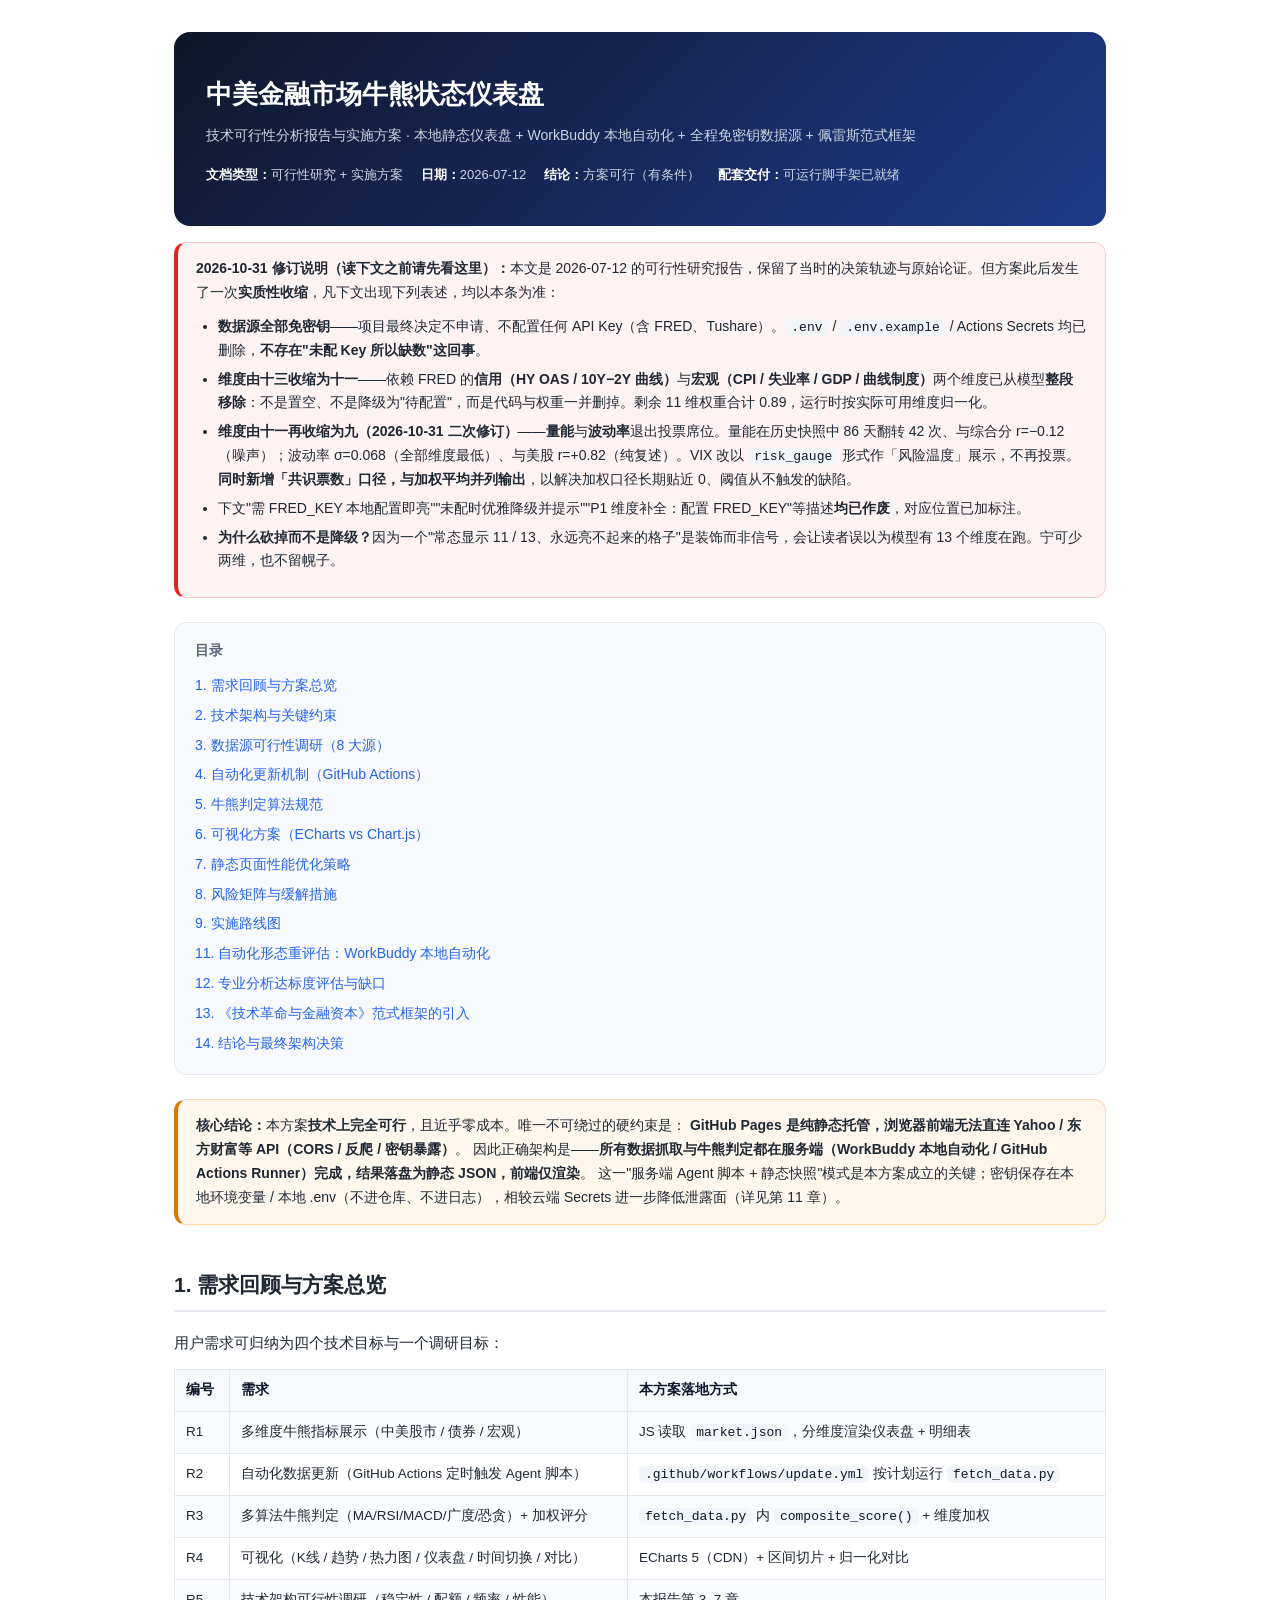
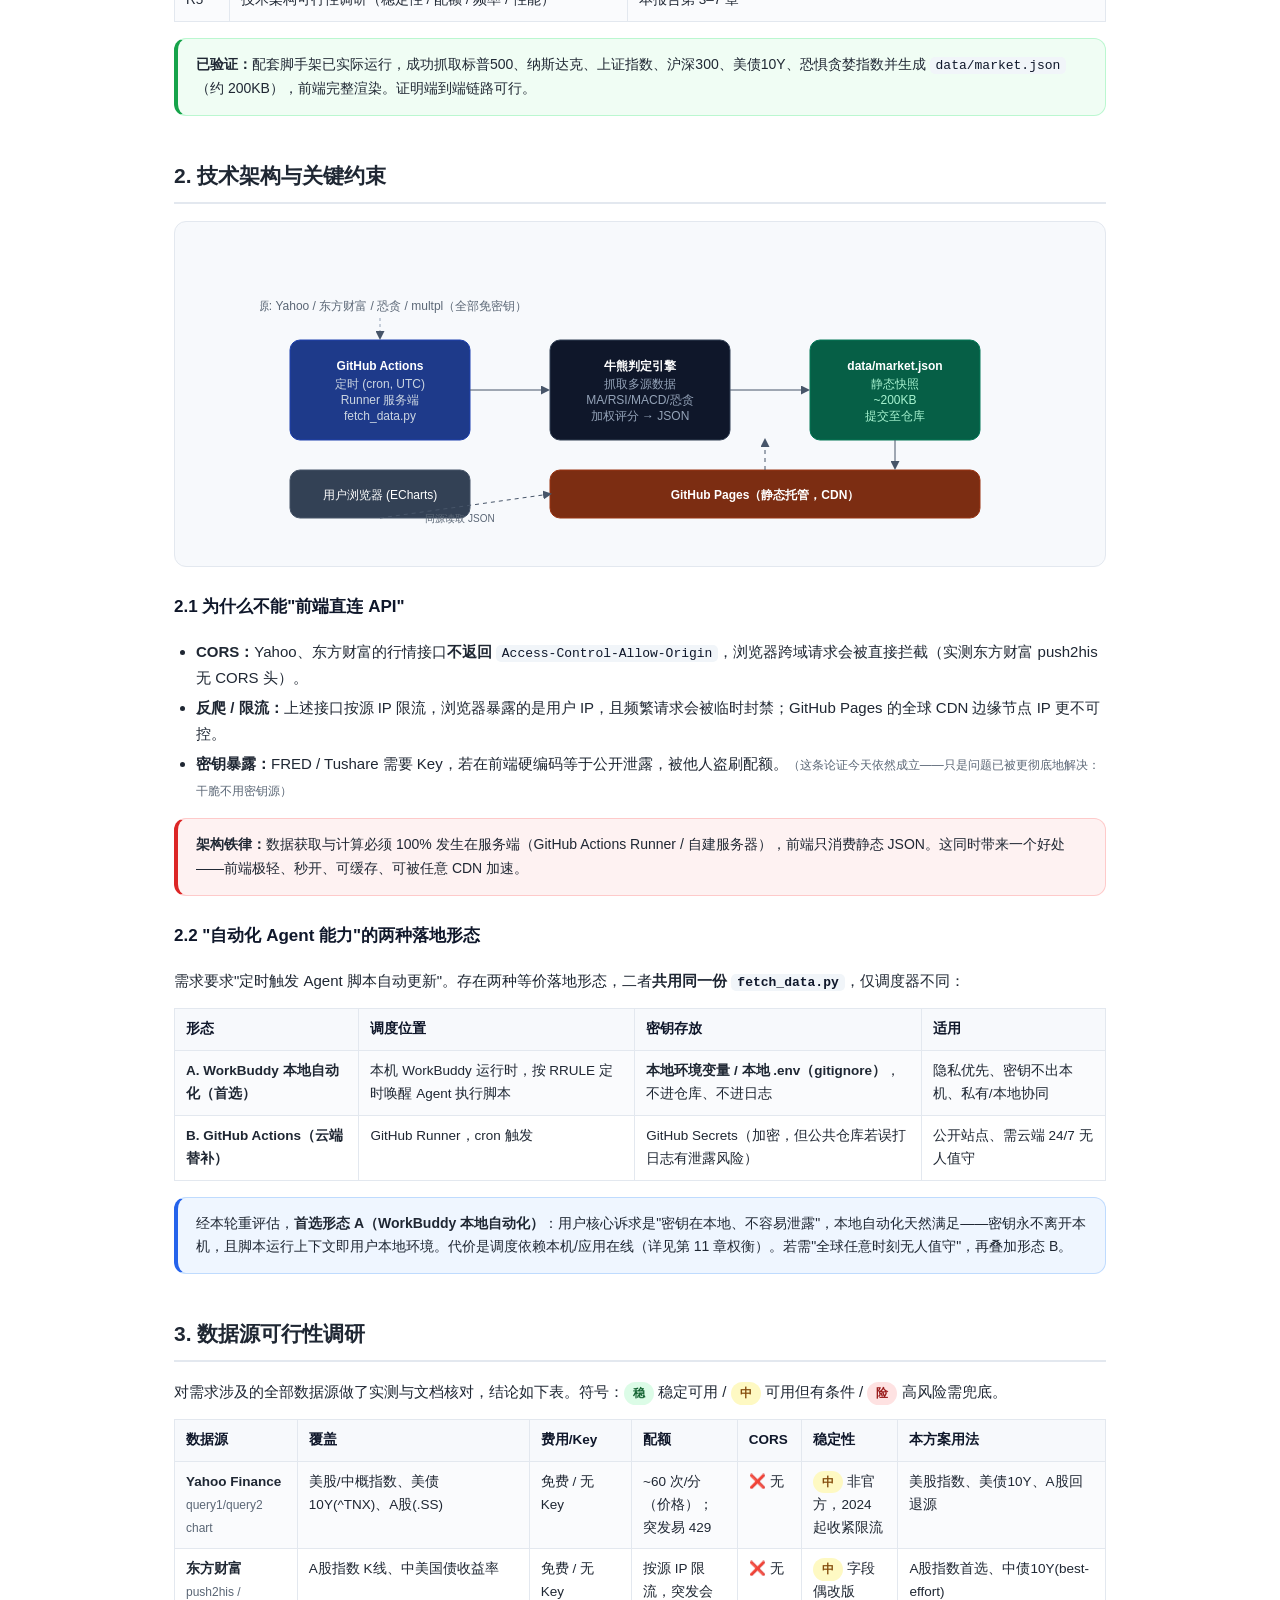
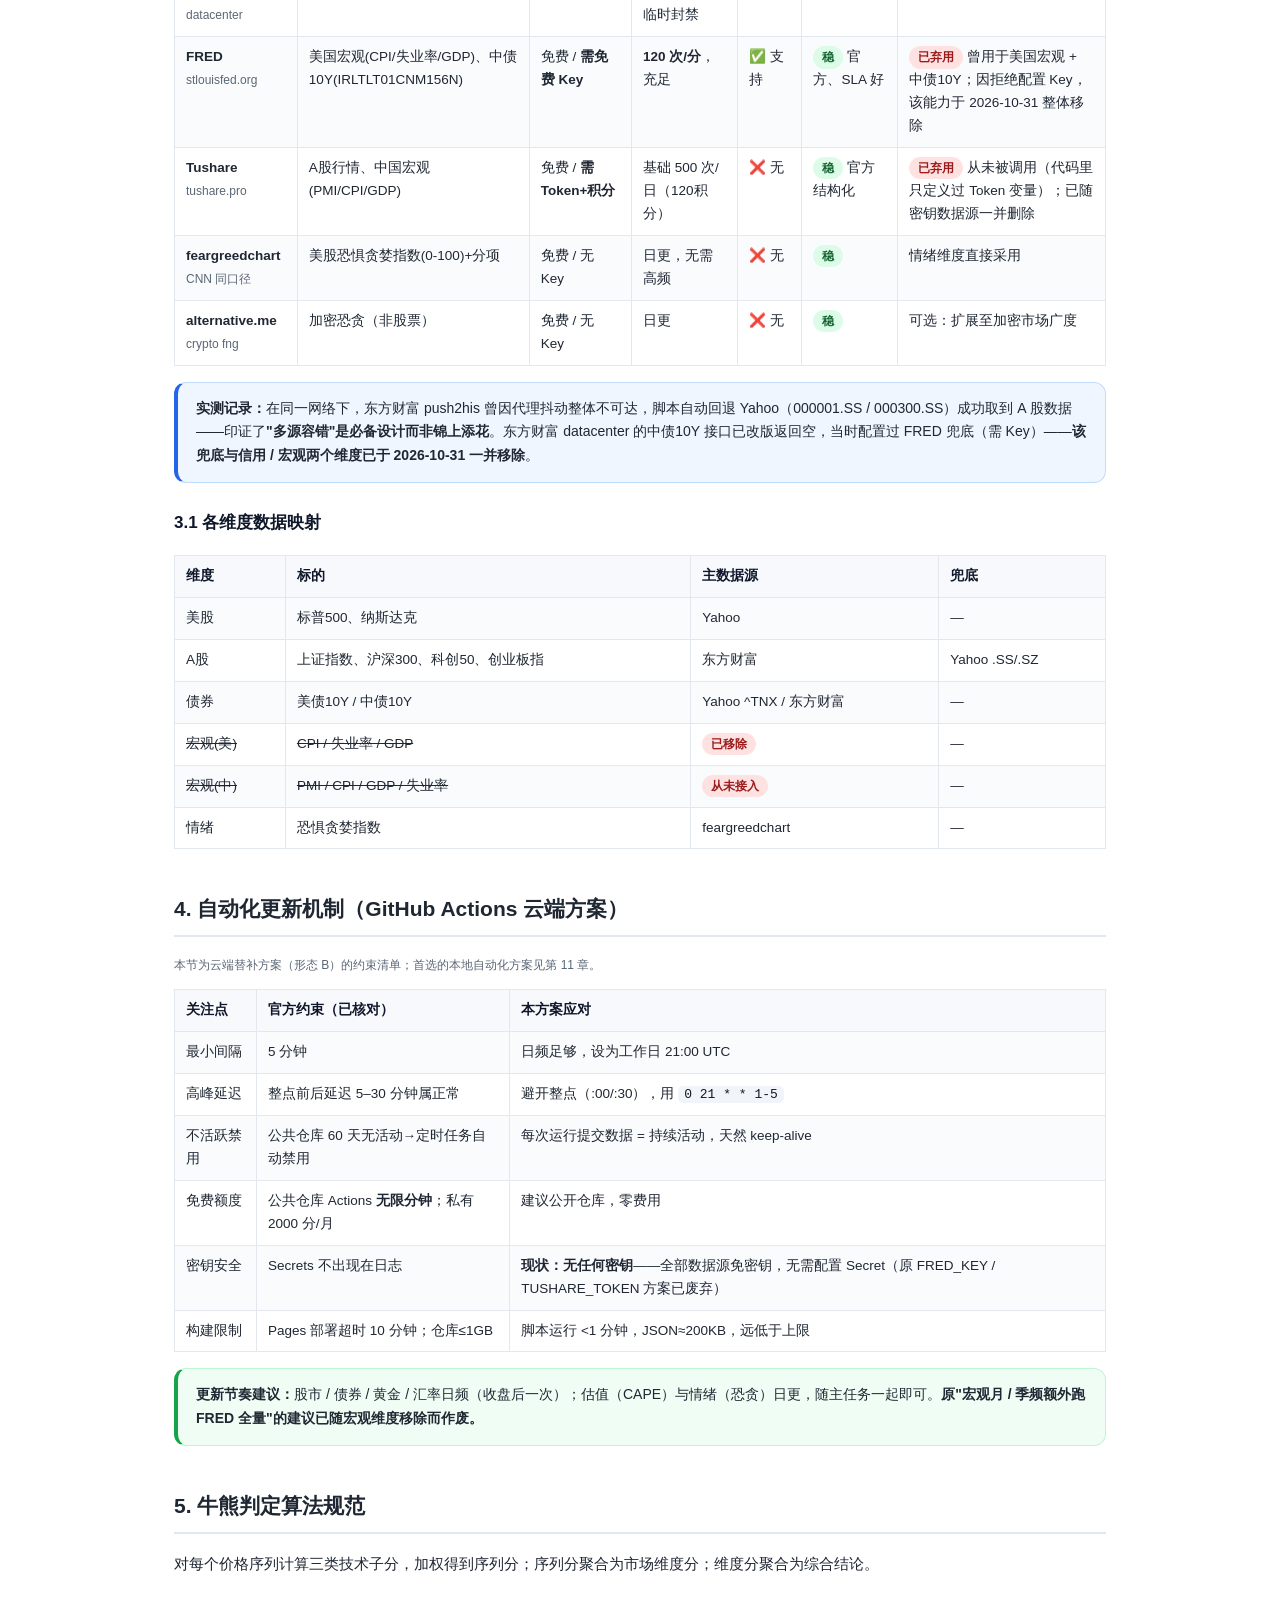
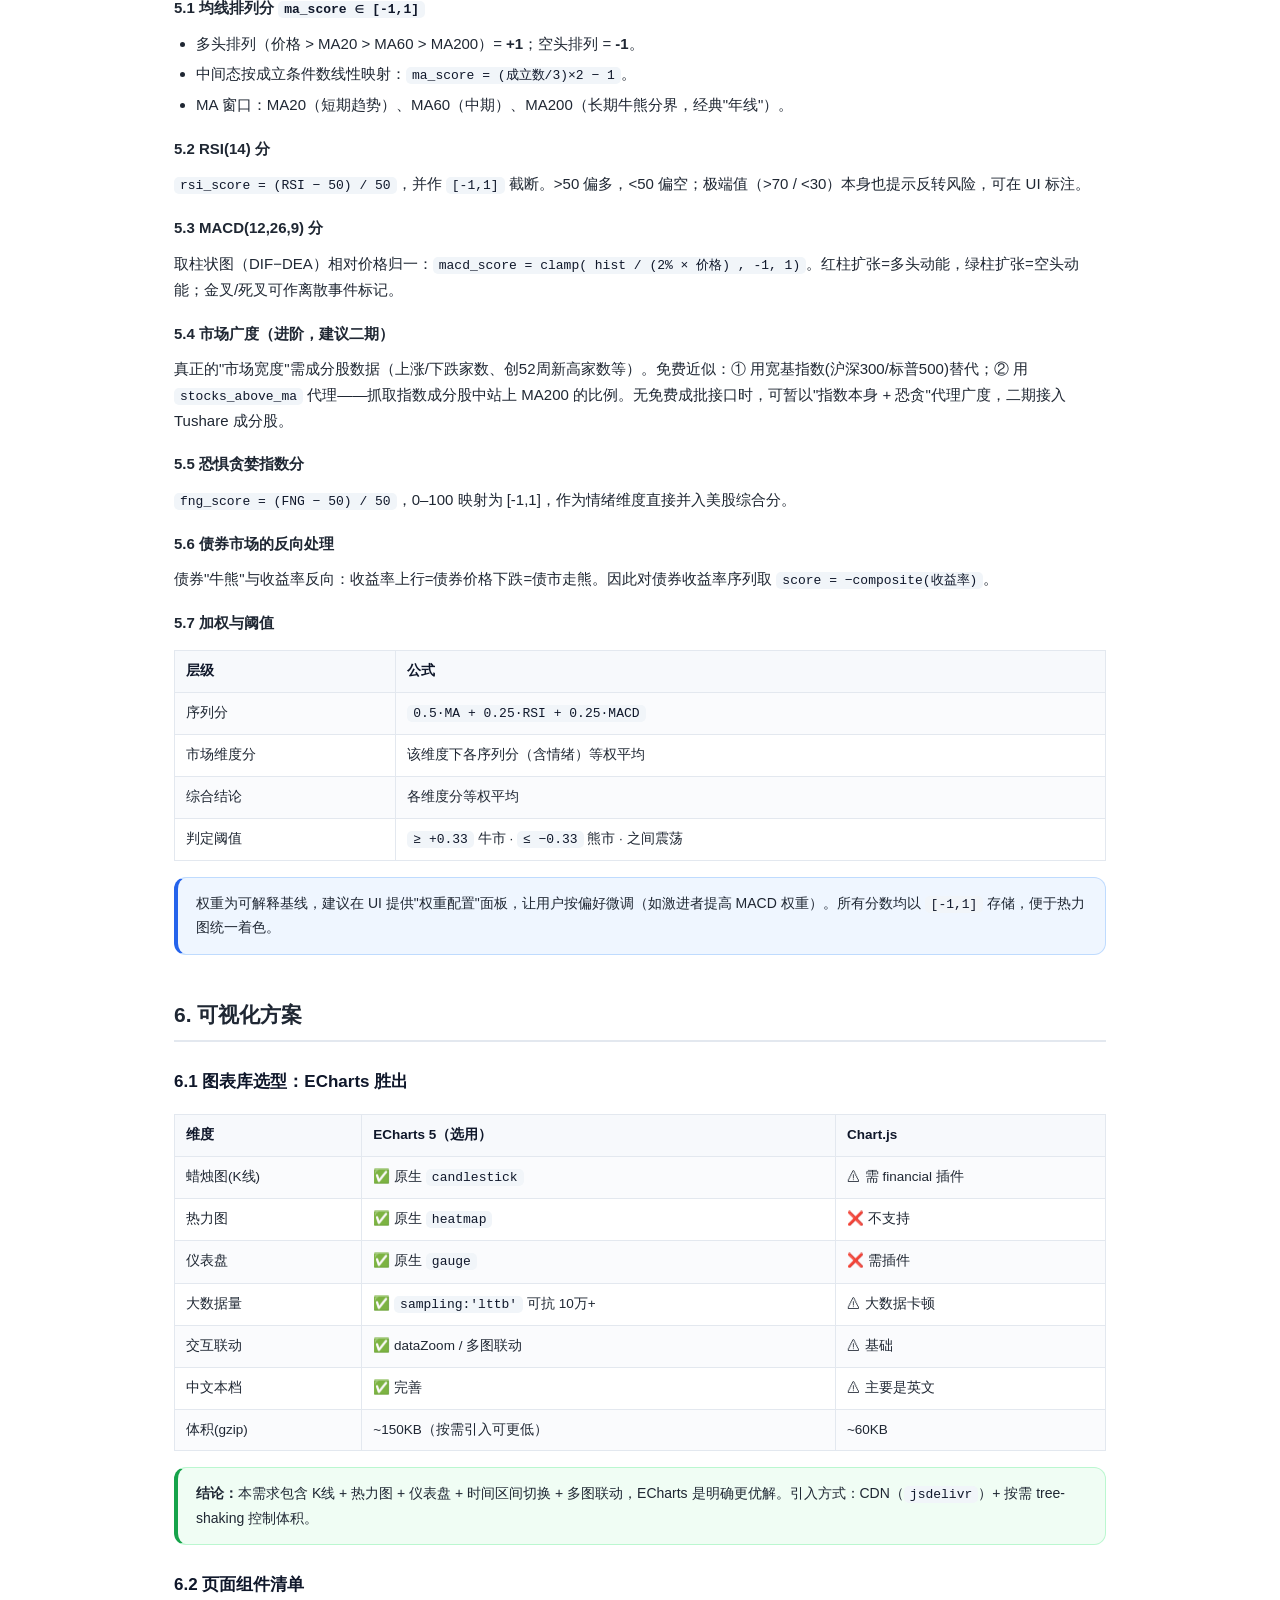
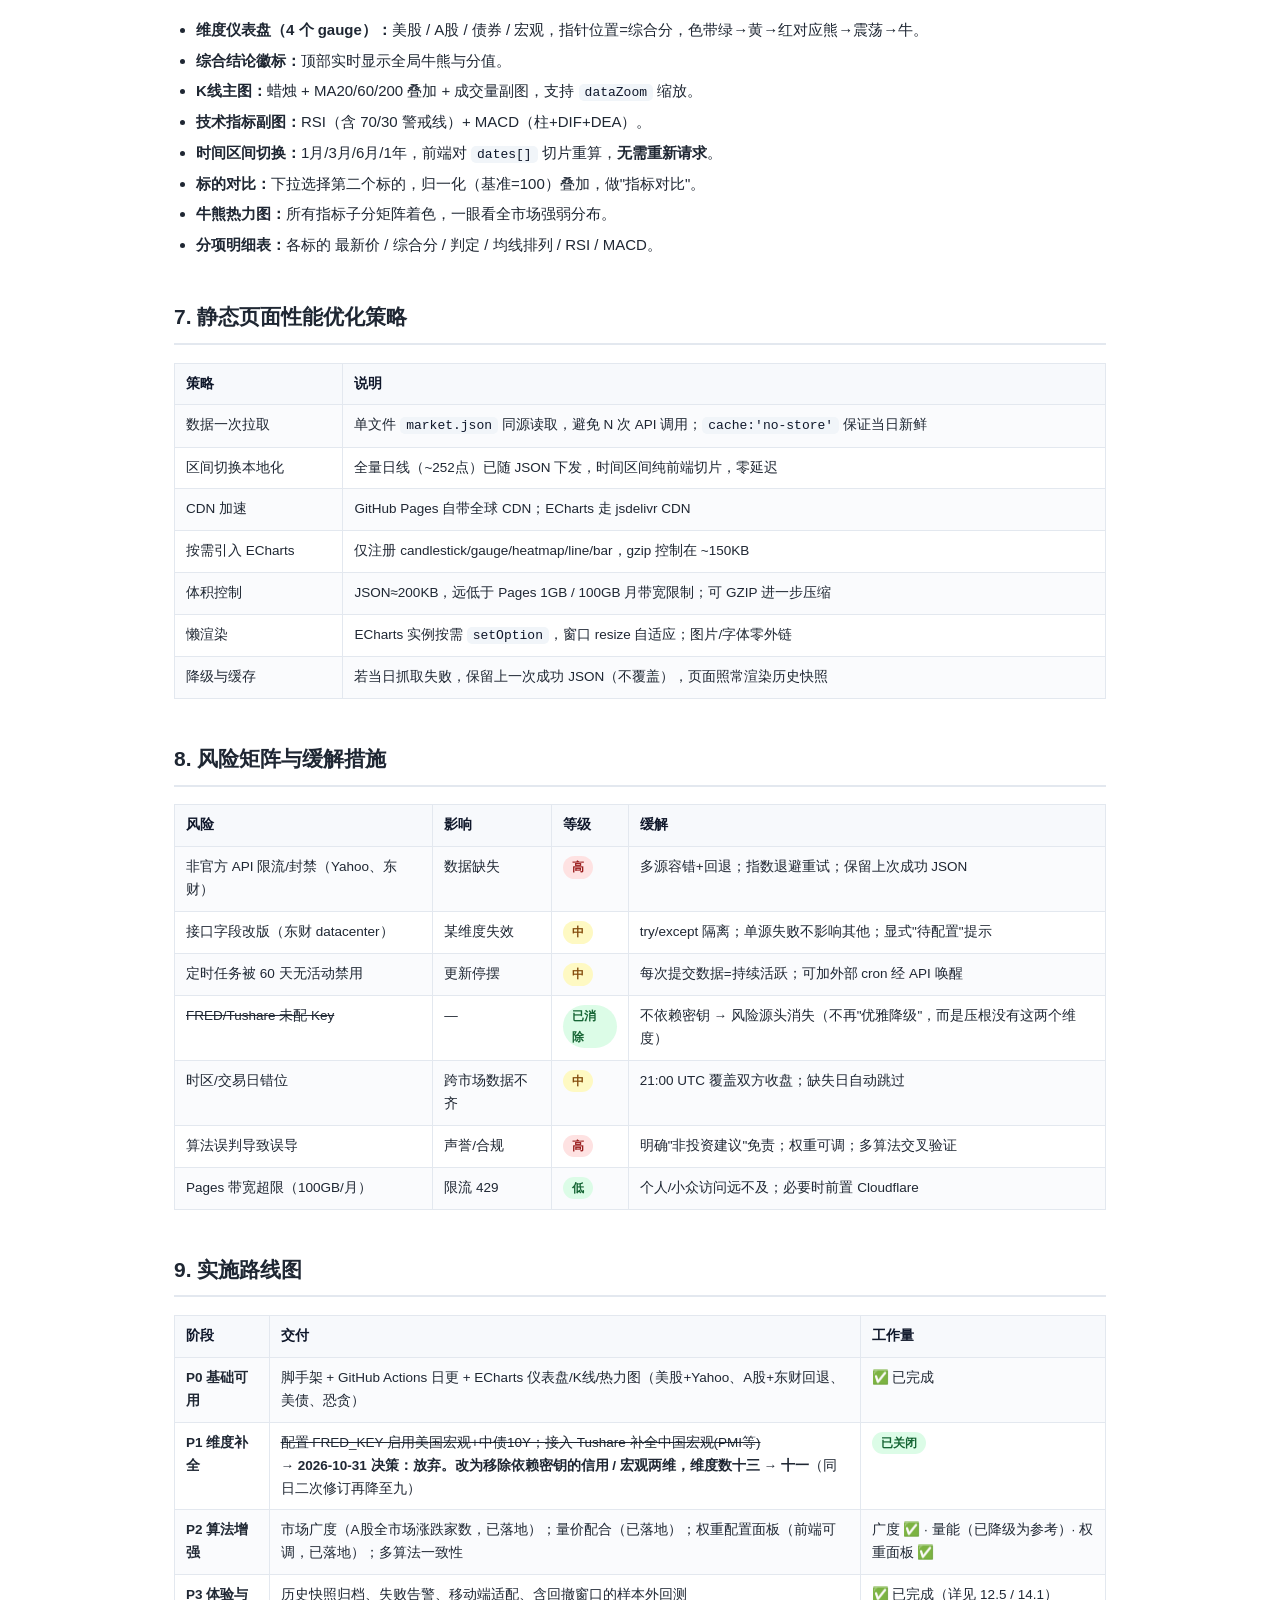
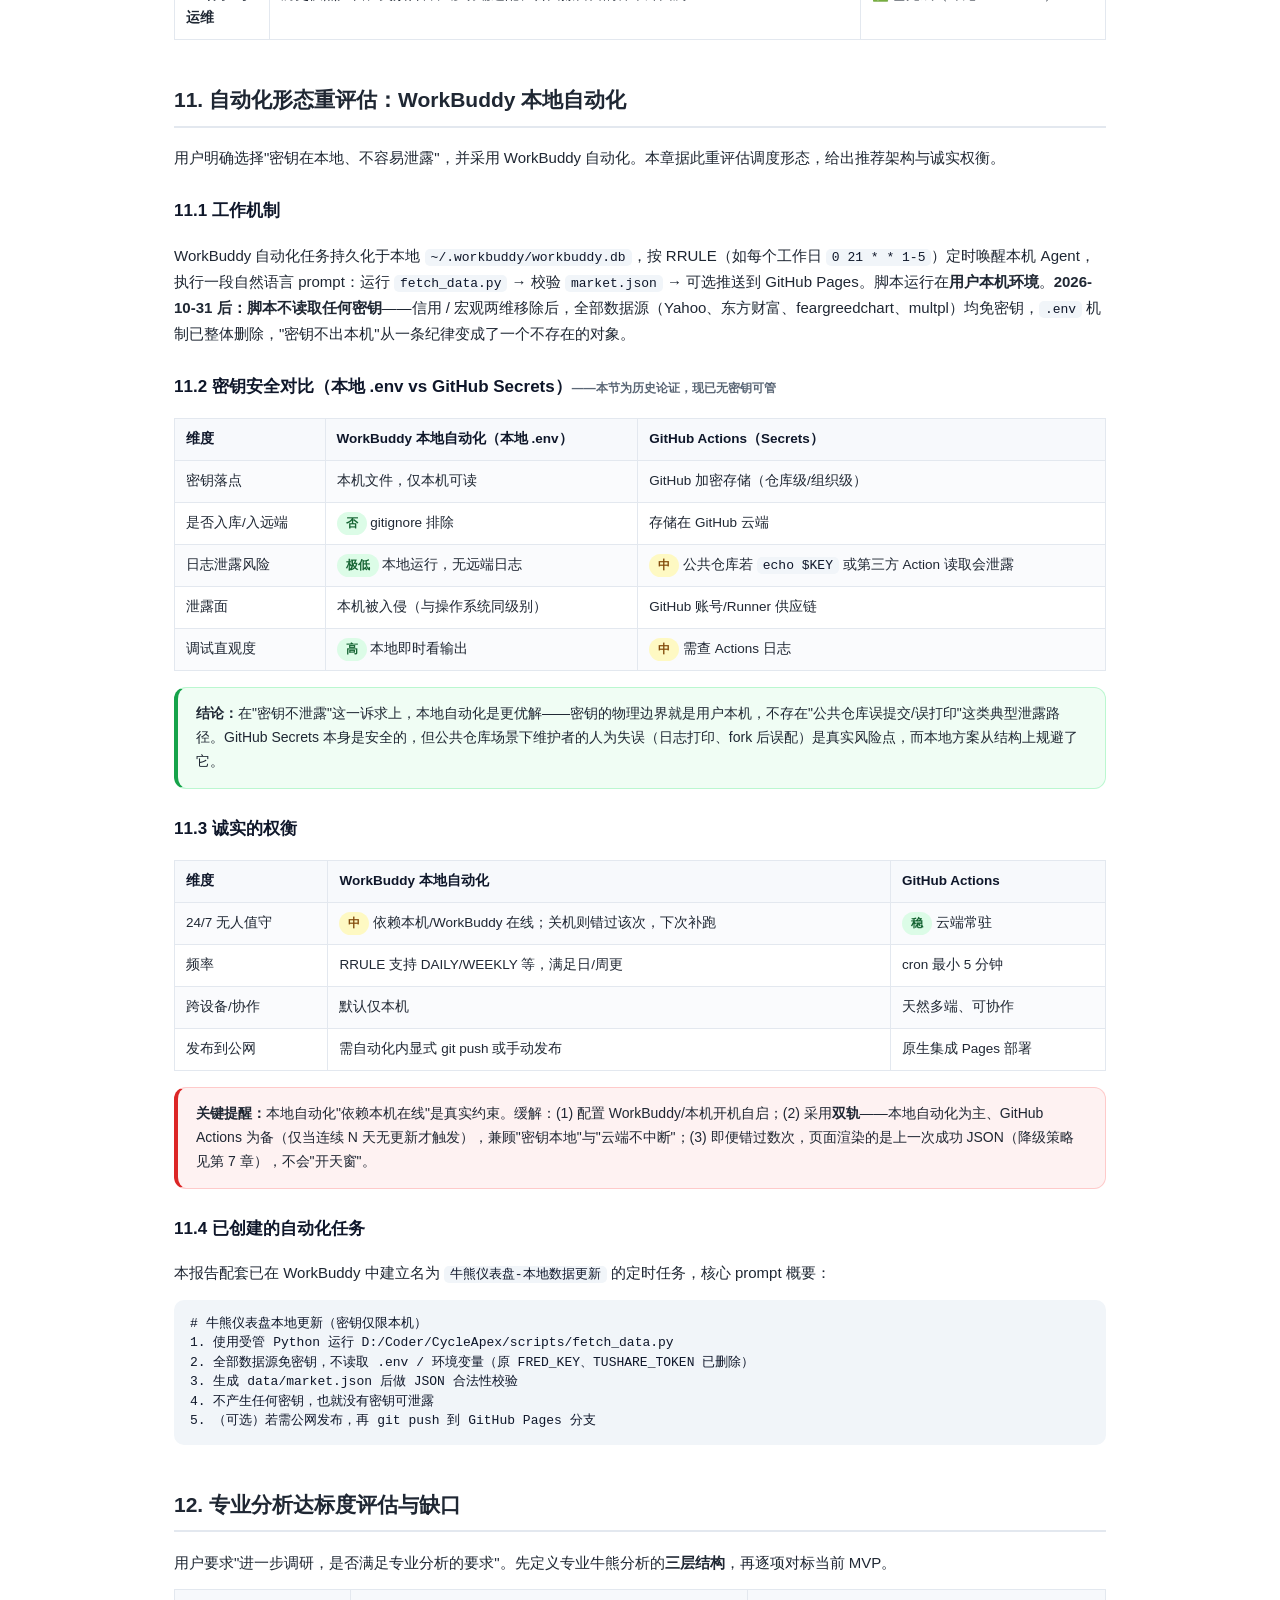
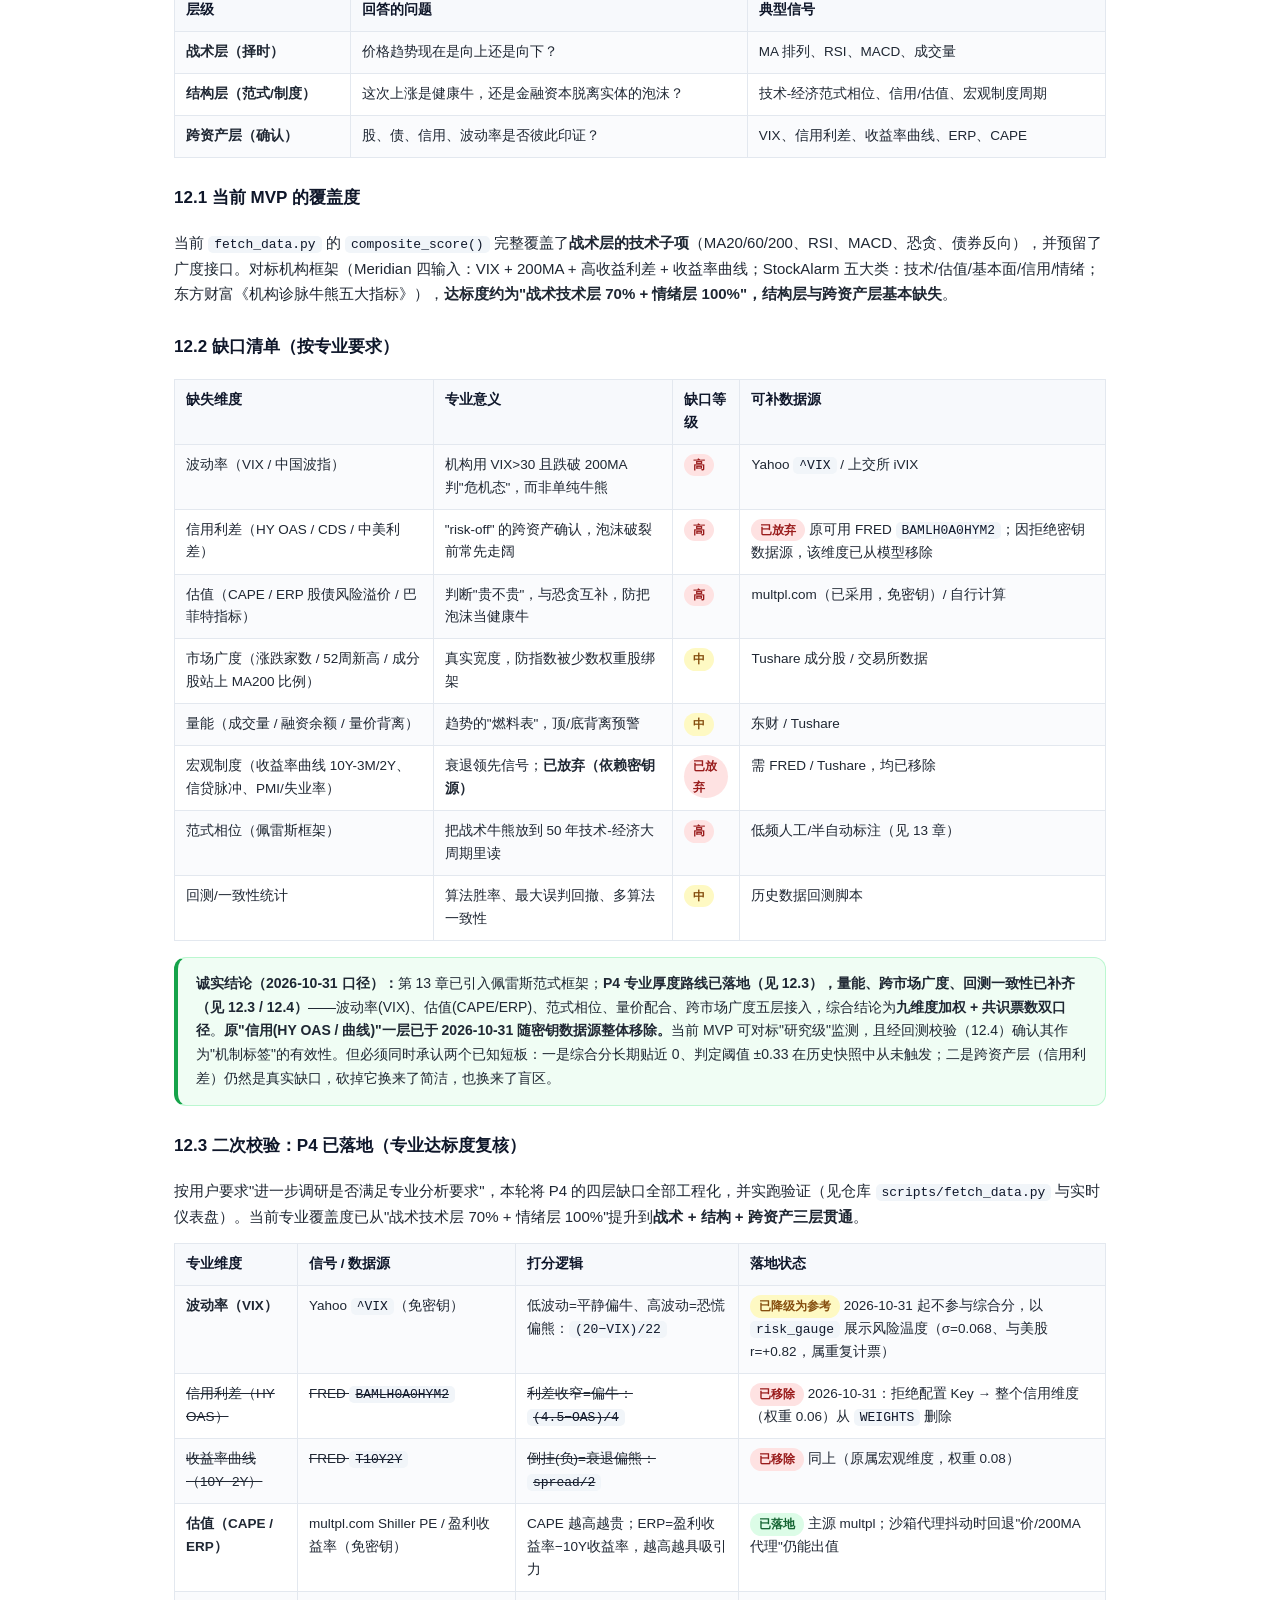
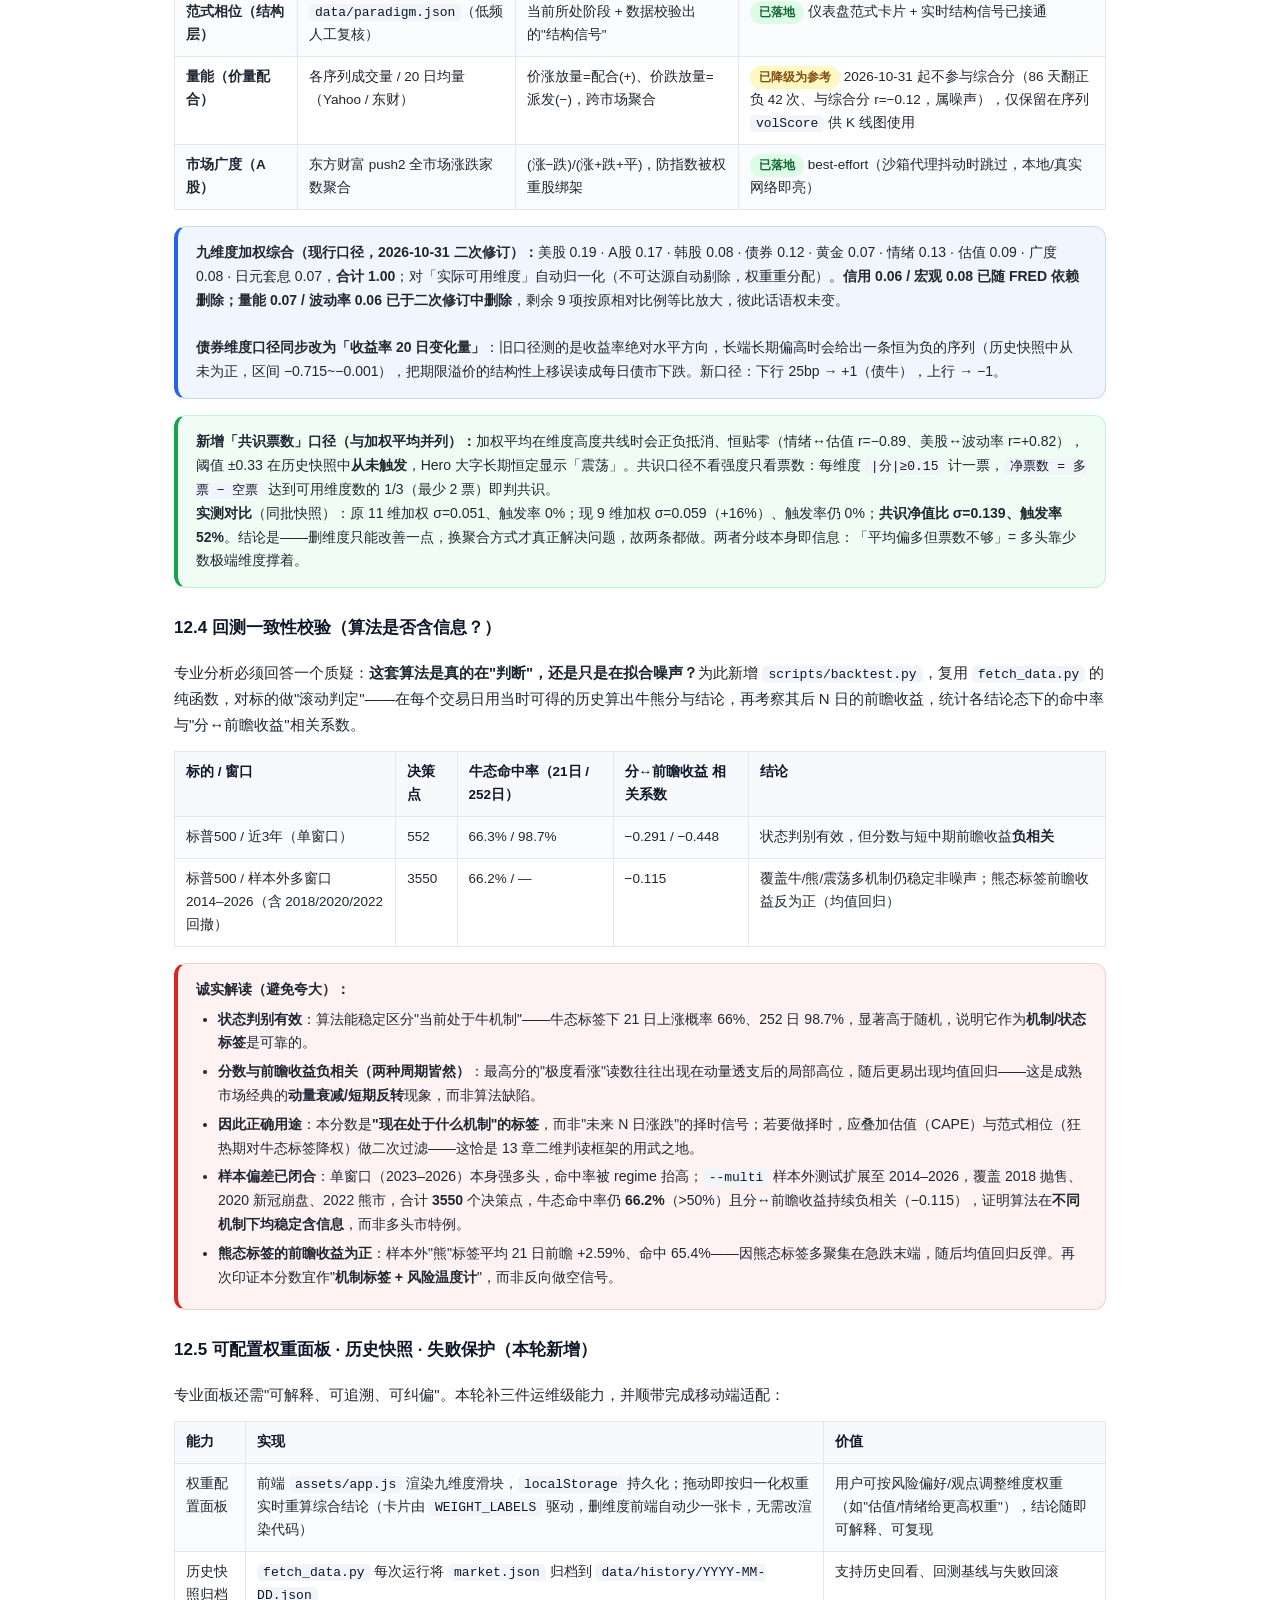
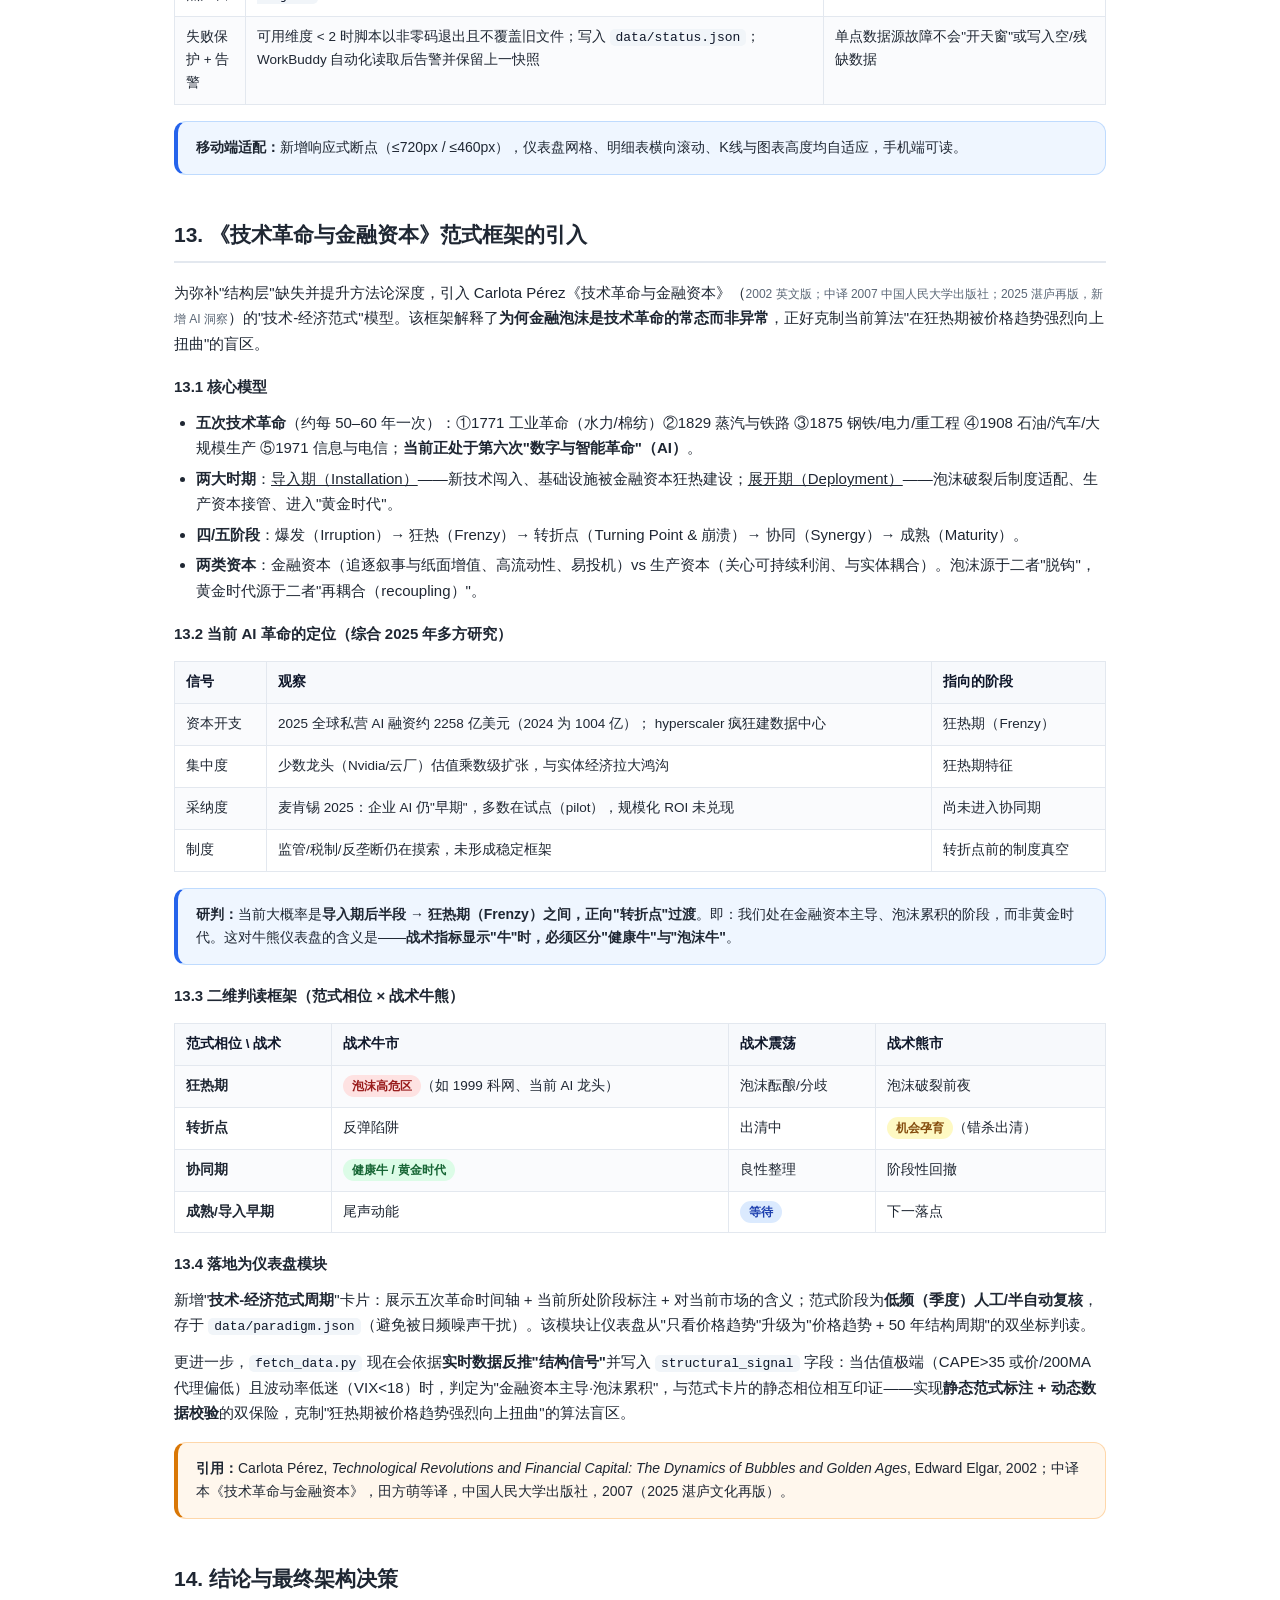
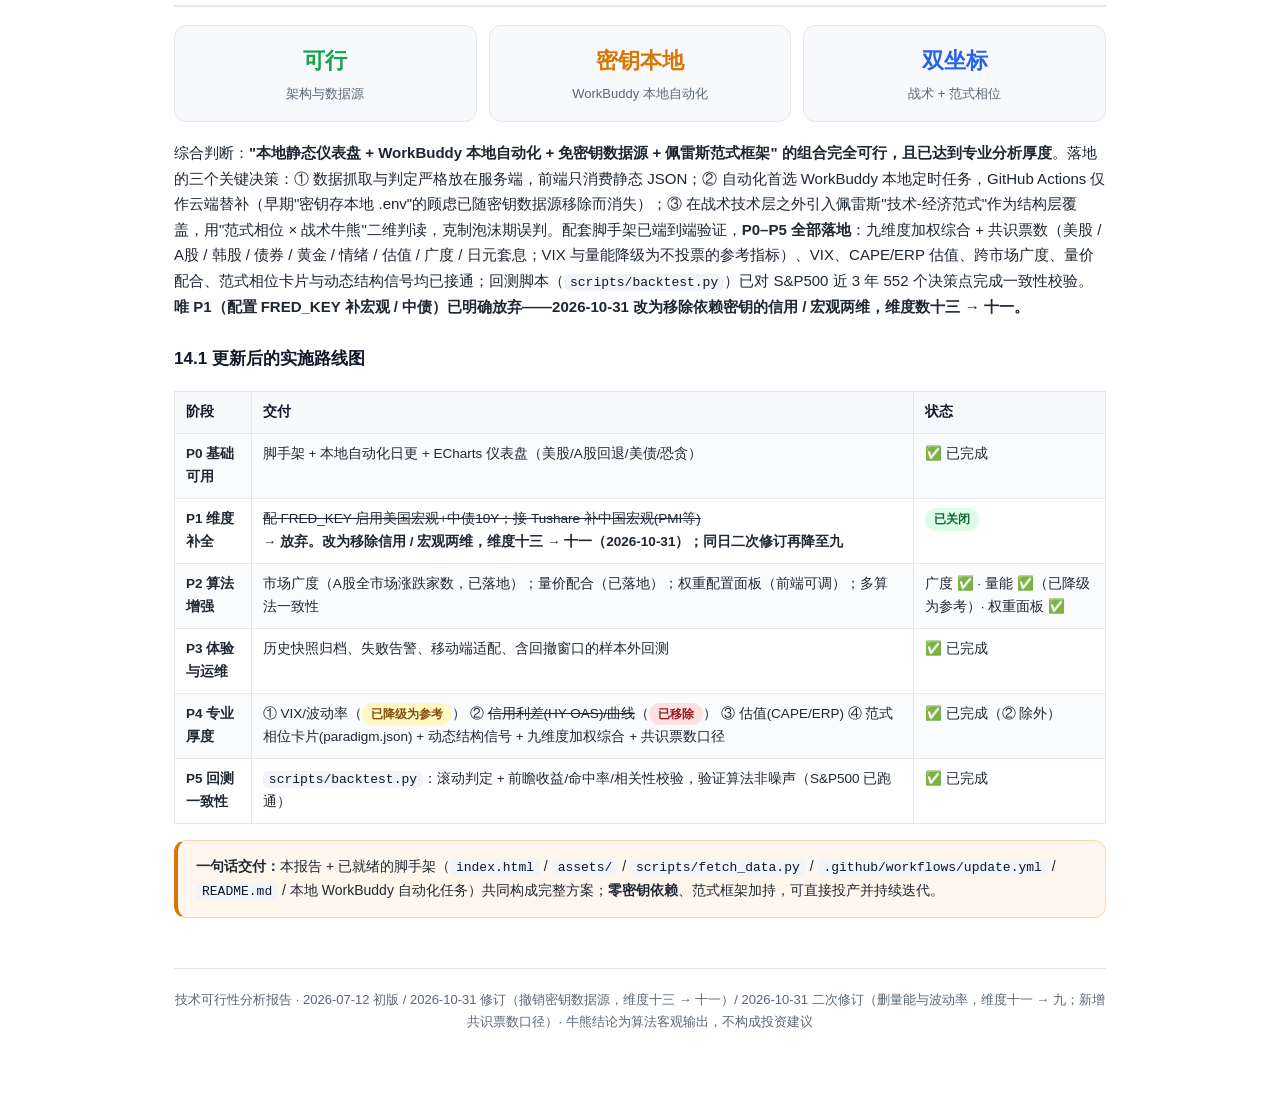
==== commit f3b92fff: "feat: 维度 11→9（删量能/波动率）+ 债券改测变化量 + 新增共识票数口径 三步落地（基于历史快照的 leave-one-out 与共线性诊断，非拍脑袋）：  1. 删「量能」维度：86 天" ====
--- a/report.html
+++ b/report.html
@@ -71,6 +71,7 @@
   <ul>
     <li><b>数据源全部免密钥</b>——项目最终决定不申请、不配置任何 API Key（含 FRED、Tushare）。<code>.env</code> / <code>.env.example</code> / Actions Secrets 均已删除，<b>不存在"未配 Key 所以缺数"这回事</b>。</li>
     <li><b>维度由十三收缩为十一</b>——依赖 FRED 的<b>信用（HY OAS / 10Y−2Y 曲线）</b>与<b>宏观（CPI / 失业率 / GDP / 曲线制度）</b>两个维度已从模型<b>整段移除</b>：不是置空、不是降级为"待配置"，而是代码与权重一并删掉。剩余 11 维权重合计 0.89，运行时按实际可用维度归一化。</li>
+    <li><b>维度由十一再收缩为九（2026-10-31 二次修订）</b>——<b>量能</b>与<b>波动率</b>退出投票席位。量能在历史快照中 86 天翻转 42 次、与综合分 r=−0.12（噪声）；波动率 σ=0.068（全部维度最低）、与美股 r=+0.82（纯复述）。VIX 改以 <code>risk_gauge</code> 形式作「风险温度」展示，不再投票。<b>同时新增「共识票数」口径，与加权平均并列输出</b>，以解决加权口径长期贴近 0、阈值从不触发的缺陷。</li>
     <li>下文"需 FRED_KEY 本地配置即亮""未配时优雅降级并提示""P1 维度补全：配置 FRED_KEY"等描述<b>均已作废</b>，对应位置已加标注。</li>
     <li><b>为什么砍掉而不是降级？</b>因为一个"常态显示 11 / 13、永远亮不起来的格子"是装饰而非信号，会让读者误以为模型有 13 个维度在跑。宁可少两维，也不留幌子。</li>
   </ul>
@@ -357,8 +358,8 @@
 <table>
   <tr><th>阶段</th><th>交付</th><th>工作量</th></tr>
   <tr><td><b>P0 基础可用</b></td><td>脚手架 + GitHub Actions 日更 + ECharts 仪表盘/K线/热力图（美股+Yahoo、A股+东财回退、美债、恐贪）</td><td>✅ 已完成</td></tr>
-  <tr><td><b>P1 维度补全</b></td><td><s>配置 FRED_KEY 启用美国宏观+中债10Y；接入 Tushare 补全中国宏观(PMI等)</s><br><b>→ 2026-10-31 决策：放弃。改为移除依赖密钥的信用 / 宏观两维，维度数十三 → 十一</b></td><td><span class="badge g">已关闭</span></td></tr>
-  <tr><td><b>P2 算法增强</b></td><td>市场广度（A股全市场涨跌家数，已落地）；量价配合（已落地）；权重配置面板（前端可调，已落地）；多算法一致性</td><td>广度/量能/权重面板 ✅ 已完成</td></tr>
+  <tr><td><b>P1 维度补全</b></td><td><s>配置 FRED_KEY 启用美国宏观+中债10Y；接入 Tushare 补全中国宏观(PMI等)</s><br><b>→ 2026-10-31 决策：放弃。改为移除依赖密钥的信用 / 宏观两维，维度数十三 → 十一</b>（同日二次修订再降至九）</td><td><span class="badge g">已关闭</span></td></tr>
+  <tr><td><b>P2 算法增强</b></td><td>市场广度（A股全市场涨跌家数，已落地）；量价配合（已落地）；权重配置面板（前端可调，已落地）；多算法一致性</td><td>广度 ✅ · 量能（已降级为参考）· 权重面板 ✅</td></tr>
   <tr><td><b>P3 体验与运维</b></td><td>历史快照归档、失败告警、移动端适配、含回撤窗口的样本外回测</td><td>✅ 已完成（详见 12.5 / 14.1）</td></tr>
 </table>
 
@@ -424,21 +425,23 @@
   <tr><td>范式相位（佩雷斯框架）</td><td>把战术牛熊放到 50 年技术-经济大周期里读</td><td><span class="badge r">高</span></td><td>低频人工/半自动标注（见 13 章）</td></tr>
   <tr><td>回测/一致性统计</td><td>算法胜率、最大误判回撤、多算法一致性</td><td><span class="badge y">中</span></td><td>历史数据回测脚本</td></tr>
 </table>
-<div class="callout ok"><b>诚实结论（2026-10-31 口径）：</b>第 13 章已引入佩雷斯范式框架；<strong>P4 专业厚度路线已落地（见 12.3），量能、跨市场广度、回测一致性已补齐（见 12.3 / 12.4）</strong>——波动率(VIX)、估值(CAPE/ERP)、范式相位、量价配合、跨市场广度五层接入，综合结论为<strong>十一维度加权</strong>。<b>原"信用(HY OAS / 曲线)"一层已于 2026-10-31 随密钥数据源整体移除。</b>当前 MVP 可对标"研究级"监测，且经回测校验（12.4）确认其作为"机制标签"的有效性。但必须同时承认两个已知短板：一是综合分长期贴近 0、判定阈值 ±0.33 在历史快照中从未触发；二是跨资产层（信用利差）仍然是真实缺口，砍掉它换来了简洁，也换来了盲区。</div>
+<div class="callout ok"><b>诚实结论（2026-10-31 口径）：</b>第 13 章已引入佩雷斯范式框架；<strong>P4 专业厚度路线已落地（见 12.3），量能、跨市场广度、回测一致性已补齐（见 12.3 / 12.4）</strong>——波动率(VIX)、估值(CAPE/ERP)、范式相位、量价配合、跨市场广度五层接入，综合结论为<strong>九维度加权 + 共识票数双口径</strong>。<b>原"信用(HY OAS / 曲线)"一层已于 2026-10-31 随密钥数据源整体移除。</b>当前 MVP 可对标"研究级"监测，且经回测校验（12.4）确认其作为"机制标签"的有效性。但必须同时承认两个已知短板：一是综合分长期贴近 0、判定阈值 ±0.33 在历史快照中从未触发；二是跨资产层（信用利差）仍然是真实缺口，砍掉它换来了简洁，也换来了盲区。</div>
 
 <h3>12.3 二次校验：P4 已落地（专业达标度复核）</h3>
 <p>按用户要求"进一步调研是否满足专业分析要求"，本轮将 P4 的四层缺口全部工程化，并实跑验证（见仓库 <code>scripts/fetch_data.py</code> 与实时仪表盘）。当前专业覆盖度已从"战术技术层 70% + 情绪层 100%"提升到<strong>战术 + 结构 + 跨资产三层贯通</strong>。</p>
 <table>
   <tr><th>专业维度</th><th>信号 / 数据源</th><th>打分逻辑</th><th>落地状态</th></tr>
-  <tr><td><b>波动率（VIX）</b></td><td>Yahoo <code>^VIX</code>（免密钥）</td><td>低波动=平静偏牛、高波动=恐慌偏熊：<code>(20−VIX)/22</code></td><td><span class="badge g">已落地</span> 演示跑通（VIX≈15，正常偏牛）</td></tr>
+  <tr><td><b>波动率（VIX）</b></td><td>Yahoo <code>^VIX</code>（免密钥）</td><td>低波动=平静偏牛、高波动=恐慌偏熊：<code>(20−VIX)/22</code></td><td><span class="badge y">已降级为参考</span> 2026-10-31 起不参与综合分，以 <code>risk_gauge</code> 展示风险温度（σ=0.068、与美股 r=+0.82，属重复计票）</td></tr>
   <tr><td><s>信用利差（HY OAS）</s></td><td><s>FRED <code>BAMLH0A0HYM2</code></s></td><td><s>利差收窄=偏牛：<code>(4.5−OAS)/4</code></s></td><td><span class="badge r">已移除</span> 2026-10-31：拒绝配置 Key → 整个信用维度（权重 0.06）从 <code>WEIGHTS</code> 删除</td></tr>
   <tr><td><s>收益率曲线（10Y−2Y）</s></td><td><s>FRED <code>T10Y2Y</code></s></td><td><s>倒挂(负)=衰退偏熊：<code>spread/2</code></s></td><td><span class="badge r">已移除</span> 同上（原属宏观维度，权重 0.08）</td></tr>
   <tr><td><b>估值（CAPE / ERP）</b></td><td>multpl.com Shiller PE / 盈利收益率（免密钥）</td><td>CAPE 越高越贵；ERP=盈利收益率−10Y收益率，越高越具吸引力</td><td><span class="badge g">已落地</span> 主源 multpl；沙箱代理抖动时回退"价/200MA 代理"仍能出值</td></tr>
   <tr><td><b>范式相位（结构层）</b></td><td><code>data/paradigm.json</code>（低频人工复核）</td><td>当前所处阶段 + 数据校验出的"结构信号"</td><td><span class="badge g">已落地</span> 仪表盘范式卡片 + 实时结构信号已接通</td></tr>
-  <tr><td><b>量能（价量配合）</b></td><td>各序列成交量 / 20 日均量（Yahoo / 东财）</td><td>价涨放量=配合(+)、价跌放量=派发(−)，跨市场聚合</td><td><span class="badge g">已落地</span> 演示跑通（量能综合 −0.21，缩量/派发）</td></tr>
+  <tr><td><b>量能（价量配合）</b></td><td>各序列成交量 / 20 日均量（Yahoo / 东财）</td><td>价涨放量=配合(+)、价跌放量=派发(−)，跨市场聚合</td><td><span class="badge y">已降级为参考</span> 2026-10-31 起不参与综合分（86 天翻正负 42 次、与综合分 r=−0.12，属噪声），仅保留在序列 <code>volScore</code> 供 K 线图使用</td></tr>
   <tr><td><b>市场广度（A股）</b></td><td>东方财富 push2 全市场涨跌家数聚合</td><td>(涨−跌)/(涨+跌+平)，防指数被权重股绑架</td><td><span class="badge g">已落地</span> best-effort（沙箱代理抖动时跳过，本地/真实网络即亮）</td></tr>
 </table>
-<div class="callout info"><b>十一维度加权综合（现行口径）：</b>美股 0.15 · A股 0.13 · 韩股 0.06 · 债券 0.09 · 黄金 0.05 · 情绪 0.10 · 波动率 0.06 · 估值 0.07 · 量能 0.07 · 广度 0.06 · 日元套息 0.05，<b>合计 0.89</b>；对"实际可用维度"自动归一化（不可达源自动剔除，权重重分配），避免缺数导致分数失真。<b>原「信用 0.06 / 宏观 0.08」已随 FRED 依赖一并删除</b>，故绝对值和不为 1 属设计如此，不是漏算。</div>
+<div class="callout info"><b>九维度加权综合（现行口径，2026-10-31 二次修订）：</b>美股 0.19 · A股 0.17 · 韩股 0.08 · 债券 0.12 · 黄金 0.07 · 情绪 0.13 · 估值 0.09 · 广度 0.08 · 日元套息 0.07，<b>合计 1.00</b>；对「实际可用维度」自动归一化（不可达源自动剔除，权重重分配）。<b>信用 0.06 / 宏观 0.08 已随 FRED 依赖删除；量能 0.07 / 波动率 0.06 已于二次修订中删除</b>，剩余 9 项按原相对比例等比放大，彼此话语权未变。<br/><br/><b>债券维度口径同步改为「收益率 20 日变化量」</b>：旧口径测的是收益率绝对水平方向，长端长期偏高时会给出一条恒为负的序列（历史快照中从未为正，区间 −0.715~−0.001），把期限溢价的结构性上移误读成每日债市下跌。新口径：下行 25bp → +1（债牛），上行 → −1。</div>
+
+<div class="callout ok"><b>新增「共识票数」口径（与加权平均并列）：</b>加权平均在维度高度共线时会正负抵消、恒贴零（情绪↔估值 r=−0.89、美股↔波动率 r=+0.82），阈值 ±0.33 在历史快照中<b>从未触发</b>，Hero 大字长期恒定显示「震荡」。共识口径不看强度只看票数：每维度 <code>|分|≥0.15</code> 计一票，<code>净票数 = 多票 − 空票</code> 达到可用维度数的 1/3（最少 2 票）即判共识。<br/><b>实测对比</b>（同批快照）：原 11 维加权 σ=0.051、触发率 0%；现 9 维加权 σ=0.059（+16%）、触发率仍 0%；<b>共识净值比 σ=0.139、触发率 52%</b>。结论是——删维度只能改善一点，换聚合方式才真正解决问题，故两条都做。两者分歧本身即信息：「平均偏多但票数不够」= 多头靠少数极端维度撑着。</div>
 
 <h3>12.4 回测一致性校验（算法是否含信息？）</h3>
 <p>专业分析必须回答一个质疑：<strong>这套算法是真的在"判断"，还是只是在拟合噪声？</strong>为此新增 <code>scripts/backtest.py</code>，复用 <code>fetch_data.py</code> 的纯函数，对标的做"滚动判定"——在每个交易日用当时可得的历史算出牛熊分与结论，再考察其后 N 日的前瞻收益，统计各结论态下的命中率与"分↔前瞻收益"相关系数。</p>
@@ -461,7 +464,7 @@
 <p>专业面板还需"可解释、可追溯、可纠偏"。本轮补三件运维级能力，并顺带完成移动端适配：</p>
 <table>
   <tr><th>能力</th><th>实现</th><th>价值</th></tr>
-  <tr><td>权重配置面板</td><td>前端 <code>assets/app.js</code> 渲染十一维度滑块，<code>localStorage</code> 持久化；拖动即按归一化权重实时重算综合结论（卡片由 <code>WEIGHT_LABELS</code> 驱动，删维度前端自动少一张卡，无需改渲染代码）</td><td>用户可按风险偏好/观点调整维度权重（如"估值/情绪给更高权重"），结论随即可解释、可复现</td></tr>
+  <tr><td>权重配置面板</td><td>前端 <code>assets/app.js</code> 渲染九维度滑块，<code>localStorage</code> 持久化；拖动即按归一化权重实时重算综合结论（卡片由 <code>WEIGHT_LABELS</code> 驱动，删维度前端自动少一张卡，无需改渲染代码）</td><td>用户可按风险偏好/观点调整维度权重（如"估值/情绪给更高权重"），结论随即可解释、可复现</td></tr>
   <tr><td>历史快照归档</td><td><code>fetch_data.py</code> 每次运行将 <code>market.json</code> 归档到 <code>data/history/YYYY-MM-DD.json</code></td><td>支持历史回看、回测基线与失败回滚</td></tr>
   <tr><td>失败保护 + 告警</td><td>可用维度 &lt; 2 时脚本以非零码退出且不覆盖旧文件；写入 <code>data/status.json</code>；WorkBuddy 自动化读取后告警并保留上一快照</td><td>单点数据源故障不会"开天窗"或写入空/残缺数据</td></tr>
 </table>
@@ -510,23 +513,23 @@
   <div class="v"><div class="n" style="color:var(--neutral)">密钥本地</div><div class="l">WorkBuddy 本地自动化</div></div>
   <div class="v"><div class="n" style="color:var(--accent)">双坐标</div><div class="l">战术 + 范式相位</div></div>
 </div>
-<p>综合判断：<b>"本地静态仪表盘 + WorkBuddy 本地自动化 + 免密钥数据源 + 佩雷斯范式框架" 的组合完全可行，且已达到专业分析厚度</b>。落地的三个关键决策：① 数据抓取与判定严格放在服务端，前端只消费静态 JSON；② 自动化首选 WorkBuddy 本地定时任务，GitHub Actions 仅作云端替补（早期"密钥存本地 .env"的顾虑已随密钥数据源移除而消失）；③ 在战术技术层之外引入佩雷斯"技术-经济范式"作为结构层覆盖，用"范式相位 × 战术牛熊"二维判读，克制泡沫期误判。配套脚手架已端到端验证，<strong>P0–P5 全部落地</strong>：十一维度加权综合（美股 / A股 / 韩股 / 债券 / 黄金 / 情绪 / 波动率 / 估值 / 量能 / 广度 / 日元套息）、VIX、CAPE/ERP 估值、跨市场广度、量价配合、范式相位卡片与动态结构信号均已接通；回测脚本（<code>scripts/backtest.py</code>）已对 S&amp;P500 近 3 年 552 个决策点完成一致性校验。<b>唯 P1（配置 FRED_KEY 补宏观 / 中债）已明确放弃——2026-10-31 改为移除依赖密钥的信用 / 宏观两维，维度数十三 → 十一。</b></p>
+<p>综合判断：<b>"本地静态仪表盘 + WorkBuddy 本地自动化 + 免密钥数据源 + 佩雷斯范式框架" 的组合完全可行，且已达到专业分析厚度</b>。落地的三个关键决策：① 数据抓取与判定严格放在服务端，前端只消费静态 JSON；② 自动化首选 WorkBuddy 本地定时任务，GitHub Actions 仅作云端替补（早期"密钥存本地 .env"的顾虑已随密钥数据源移除而消失）；③ 在战术技术层之外引入佩雷斯"技术-经济范式"作为结构层覆盖，用"范式相位 × 战术牛熊"二维判读，克制泡沫期误判。配套脚手架已端到端验证，<strong>P0–P5 全部落地</strong>：九维度加权综合 + 共识票数（美股 / A股 / 韩股 / 债券 / 黄金 / 情绪 / 估值 / 广度 / 日元套息；VIX 与量能降级为不投票的参考指标）、VIX、CAPE/ERP 估值、跨市场广度、量价配合、范式相位卡片与动态结构信号均已接通；回测脚本（<code>scripts/backtest.py</code>）已对 S&amp;P500 近 3 年 552 个决策点完成一致性校验。<b>唯 P1（配置 FRED_KEY 补宏观 / 中债）已明确放弃——2026-10-31 改为移除依赖密钥的信用 / 宏观两维，维度数十三 → 十一。</b></p>
 
 <h3>14.1 更新后的实施路线图</h3>
 <table>
   <tr><th>阶段</th><th>交付</th><th>状态</th></tr>
   <tr><td><b>P0 基础可用</b></td><td>脚手架 + 本地自动化日更 + ECharts 仪表盘（美股/A股回退/美债/恐贪）</td><td>✅ 已完成</td></tr>
-  <tr><td><b>P1 维度补全</b></td><td><s>配 FRED_KEY 启用美国宏观+中债10Y；接 Tushare 补中国宏观(PMI等)</s><br><b>→ 放弃。改为移除信用 / 宏观两维，维度十三 → 十一（2026-10-31）</b></td><td><span class="badge g">已关闭</span></td></tr>
-  <tr><td><b>P2 算法增强</b></td><td>市场广度（A股全市场涨跌家数，已落地）；量价配合（已落地）；权重配置面板（前端可调）；多算法一致性</td><td>广度/量能 ✅ 已完成 · 权重面板 1 天</td></tr>
+  <tr><td><b>P1 维度补全</b></td><td><s>配 FRED_KEY 启用美国宏观+中债10Y；接 Tushare 补中国宏观(PMI等)</s><br><b>→ 放弃。改为移除信用 / 宏观两维，维度十三 → 十一（2026-10-31）；同日二次修订再降至九</b></td><td><span class="badge g">已关闭</span></td></tr>
+  <tr><td><b>P2 算法增强</b></td><td>市场广度（A股全市场涨跌家数，已落地）；量价配合（已落地）；权重配置面板（前端可调）；多算法一致性</td><td>广度 ✅ · 量能 ✅（已降级为参考）· 权重面板 ✅</td></tr>
   <tr><td><b>P3 体验与运维</b></td><td>历史快照归档、失败告警、移动端适配、含回撤窗口的样本外回测</td><td>✅ 已完成</td></tr>
-  <tr><td><b>P4 专业厚度</b></td><td>① VIX/波动率 ② <s>信用利差(HY OAS)/曲线</s>（<span class="badge r">已移除</span>） ③ 估值(CAPE/ERP) ④ 范式相位卡片(paradigm.json) + 动态结构信号 + 十一维度加权综合</td><td>✅ 已完成（② 除外）</td></tr>
+  <tr><td><b>P4 专业厚度</b></td><td>① VIX/波动率（<span class="badge y">已降级为参考</span>） ② <s>信用利差(HY OAS)/曲线</s>（<span class="badge r">已移除</span>） ③ 估值(CAPE/ERP) ④ 范式相位卡片(paradigm.json) + 动态结构信号 + 九维度加权综合 + 共识票数口径</td><td>✅ 已完成（② 除外）</td></tr>
   <tr><td><b>P5 回测一致性</b></td><td><code>scripts/backtest.py</code>：滚动判定 + 前瞻收益/命中率/相关性校验，验证算法非噪声（S&amp;P500 已跑通）</td><td>✅ 已完成</td></tr>
 </table>
 
 <div class="callout key"><b>一句话交付：</b>本报告 + 已就绪的脚手架（<code>index.html</code> / <code>assets/</code> / <code>scripts/fetch_data.py</code> / <code>.github/workflows/update.yml</code> / <code>README.md</code> / 本地 WorkBuddy 自动化任务）共同构成完整方案；<b>零密钥依赖</b>、范式框架加持，可直接投产并持续迭代。</div>
 
 <footer>
-  技术可行性分析报告 · 2026-07-12 初版 / 2026-10-31 修订（撤销密钥数据源，维度十三 → 十一）· 牛熊结论为算法客观输出，不构成投资建议
+  技术可行性分析报告 · 2026-07-12 初版 / 2026-10-31 修订（撤销密钥数据源，维度十三 → 十一）/ 2026-10-31 二次修订（删量能与波动率，维度十一 → 九；新增共识票数口径）· 牛熊结论为算法客观输出，不构成投资建议
 </footer>
 
 </div>
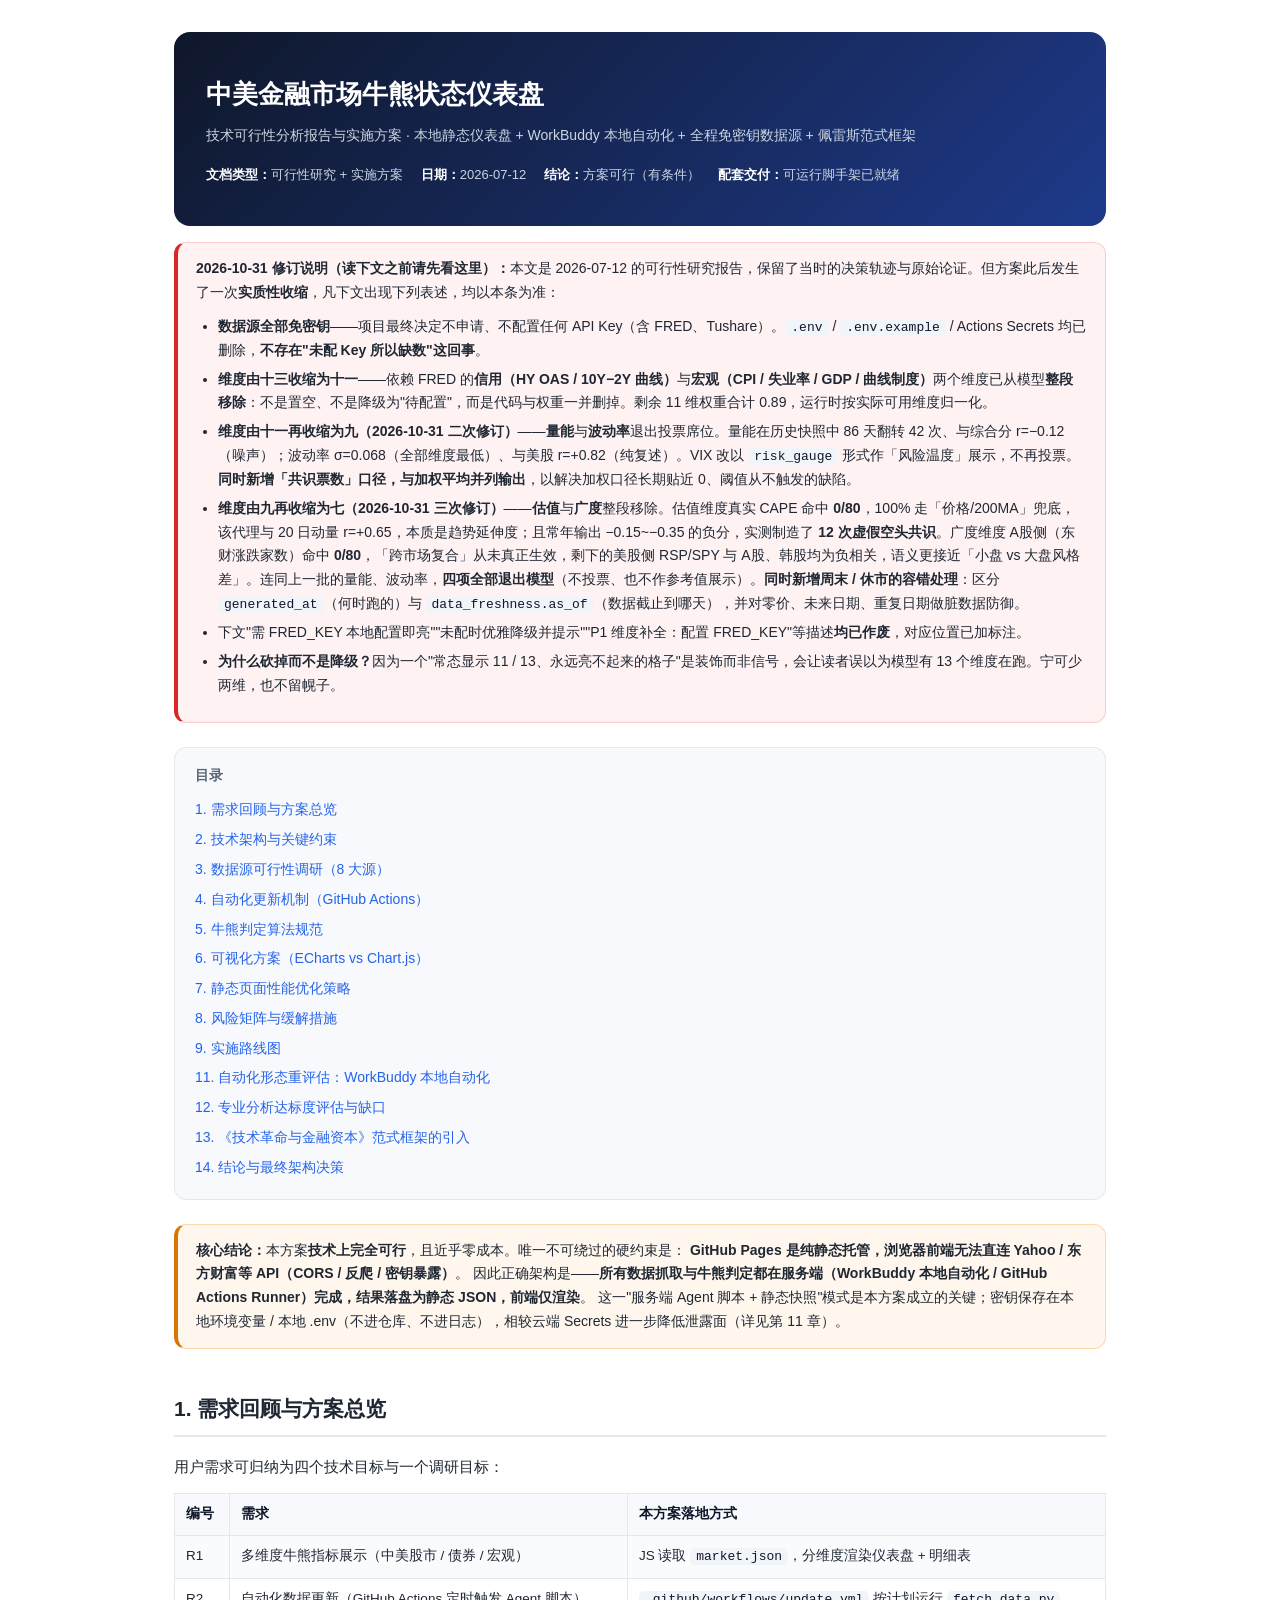
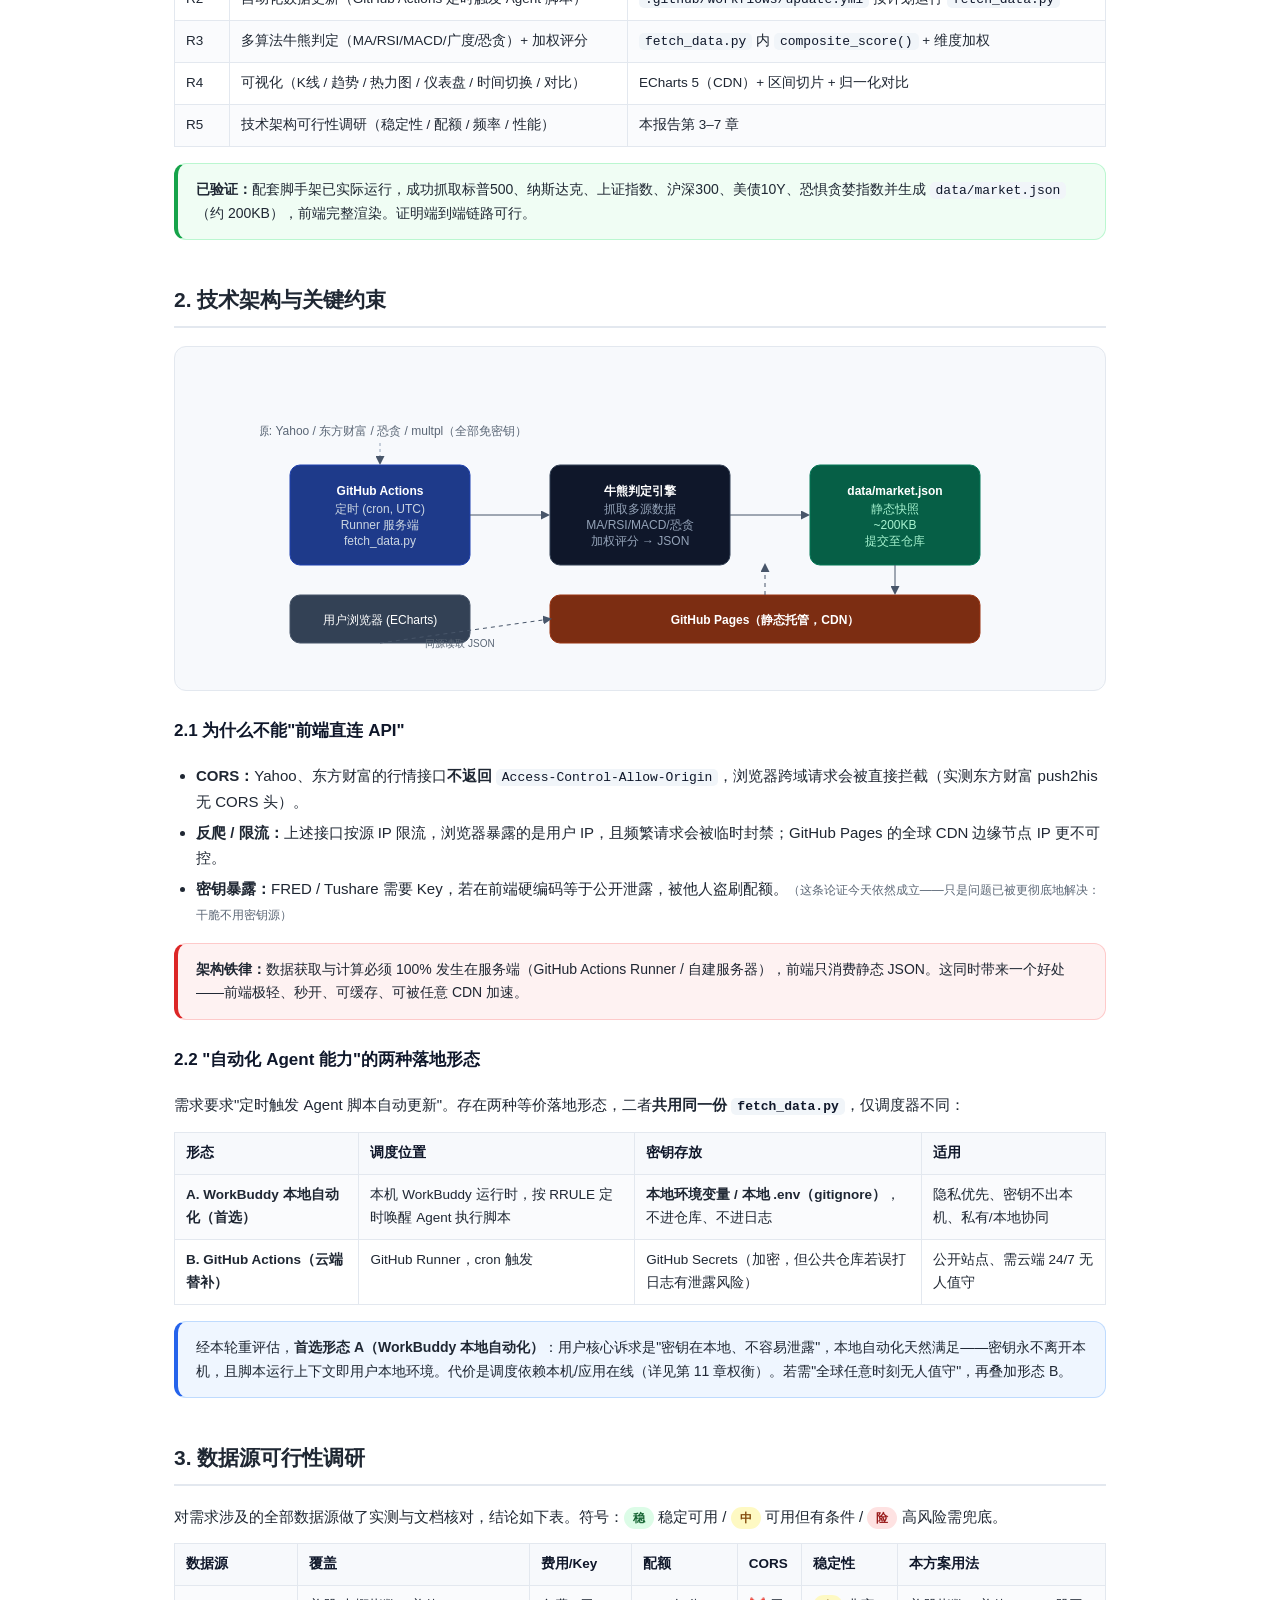
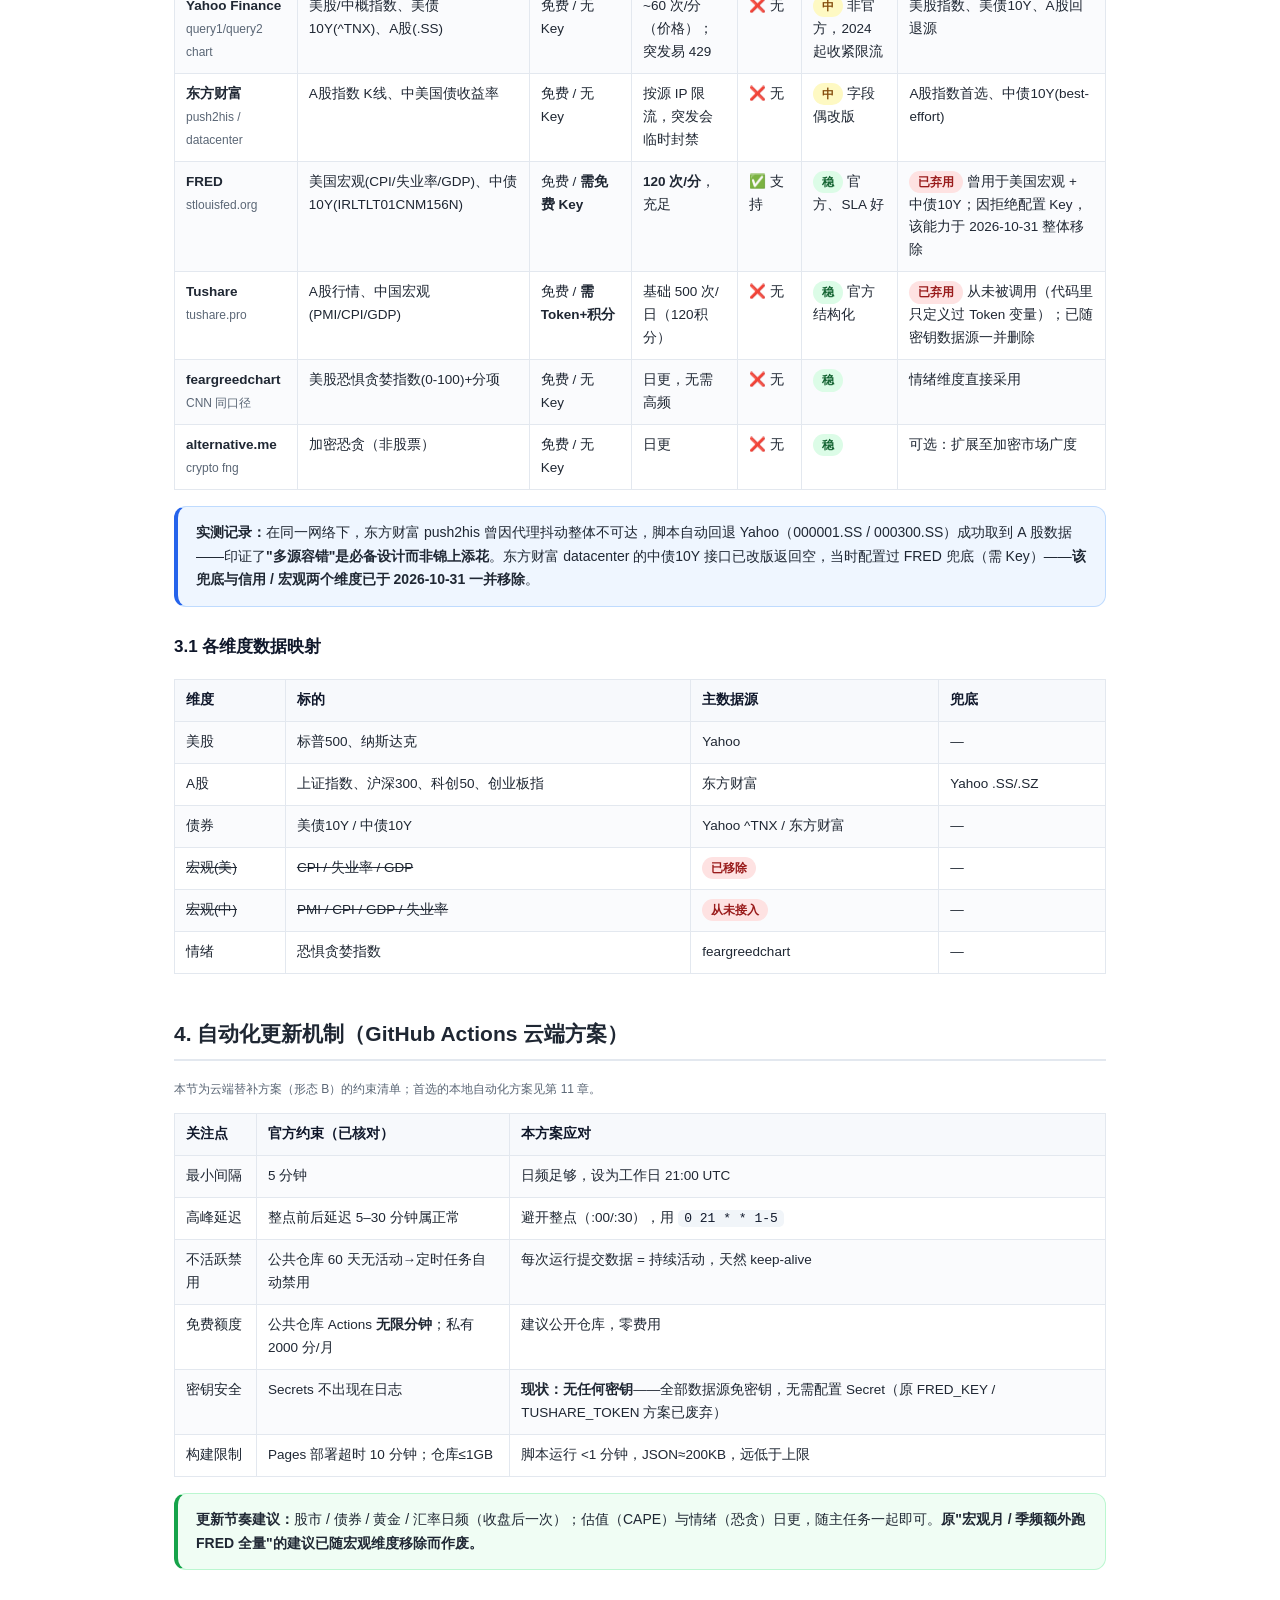
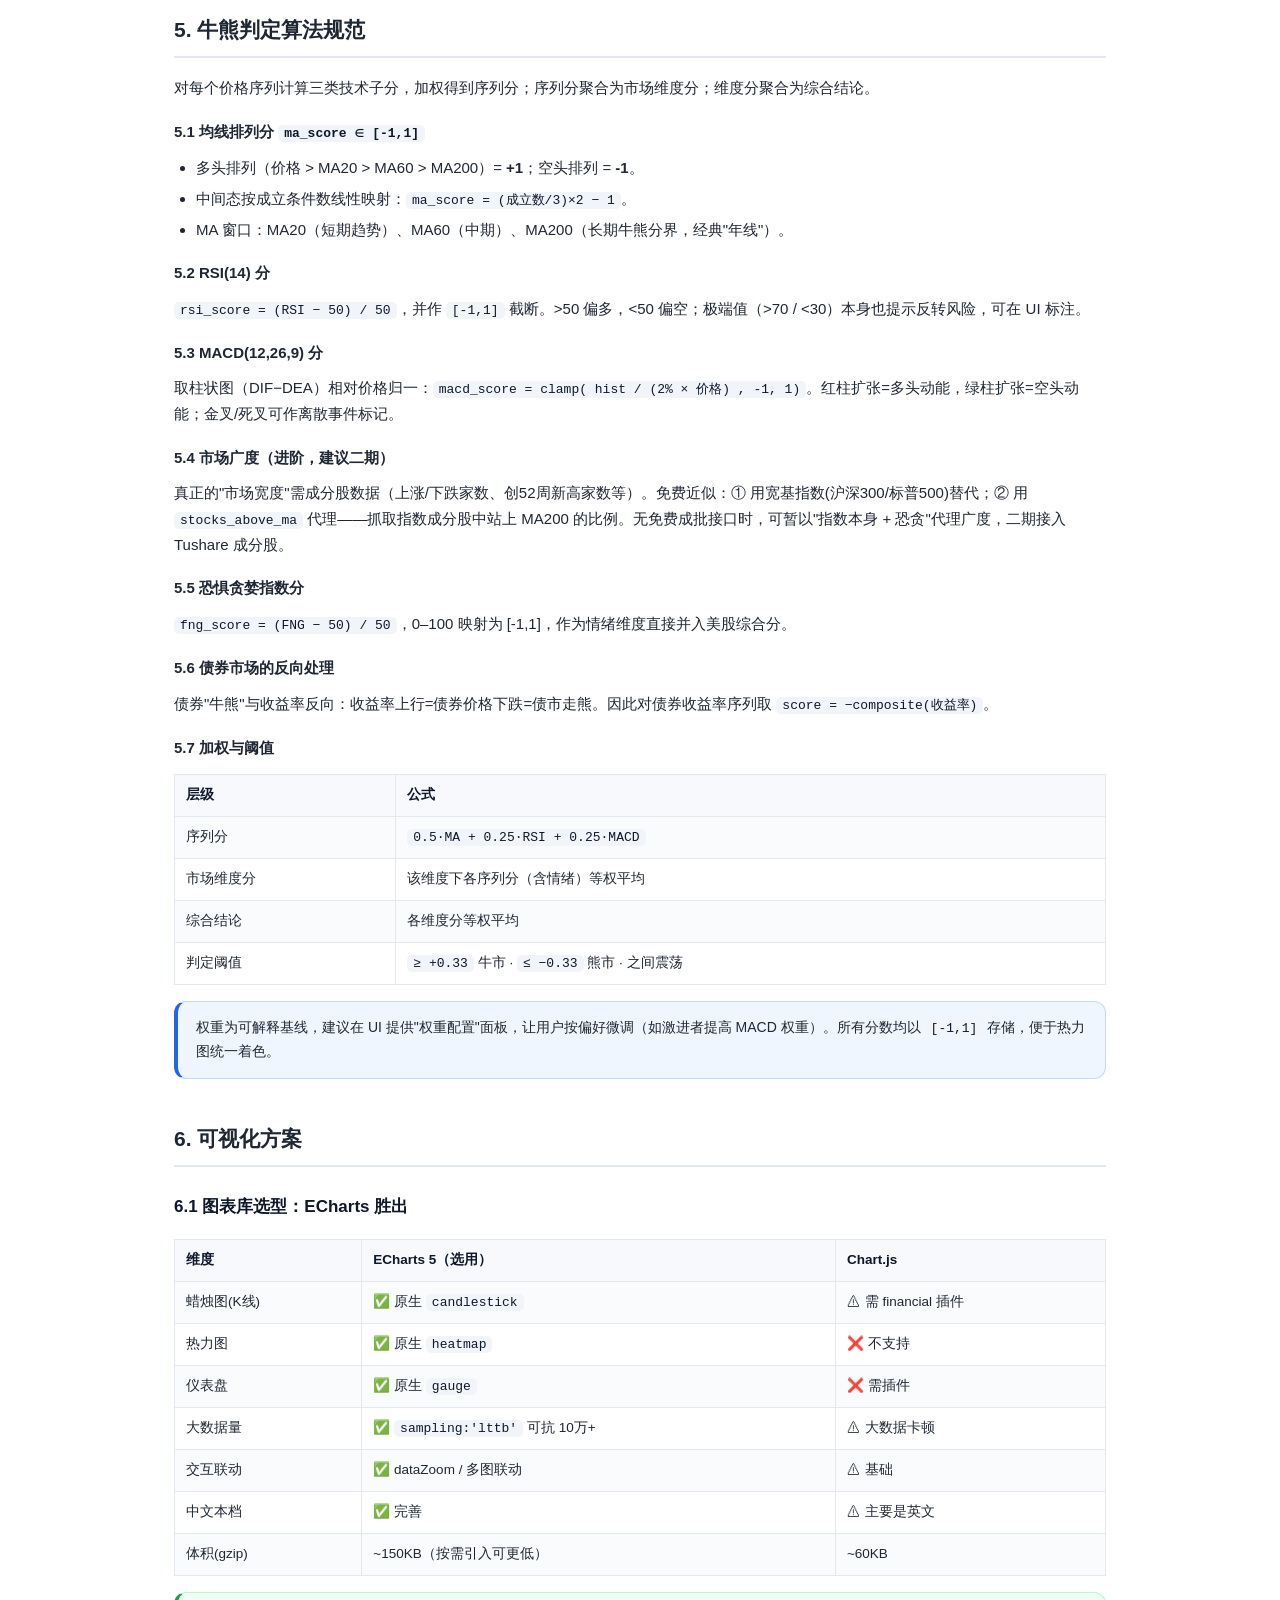
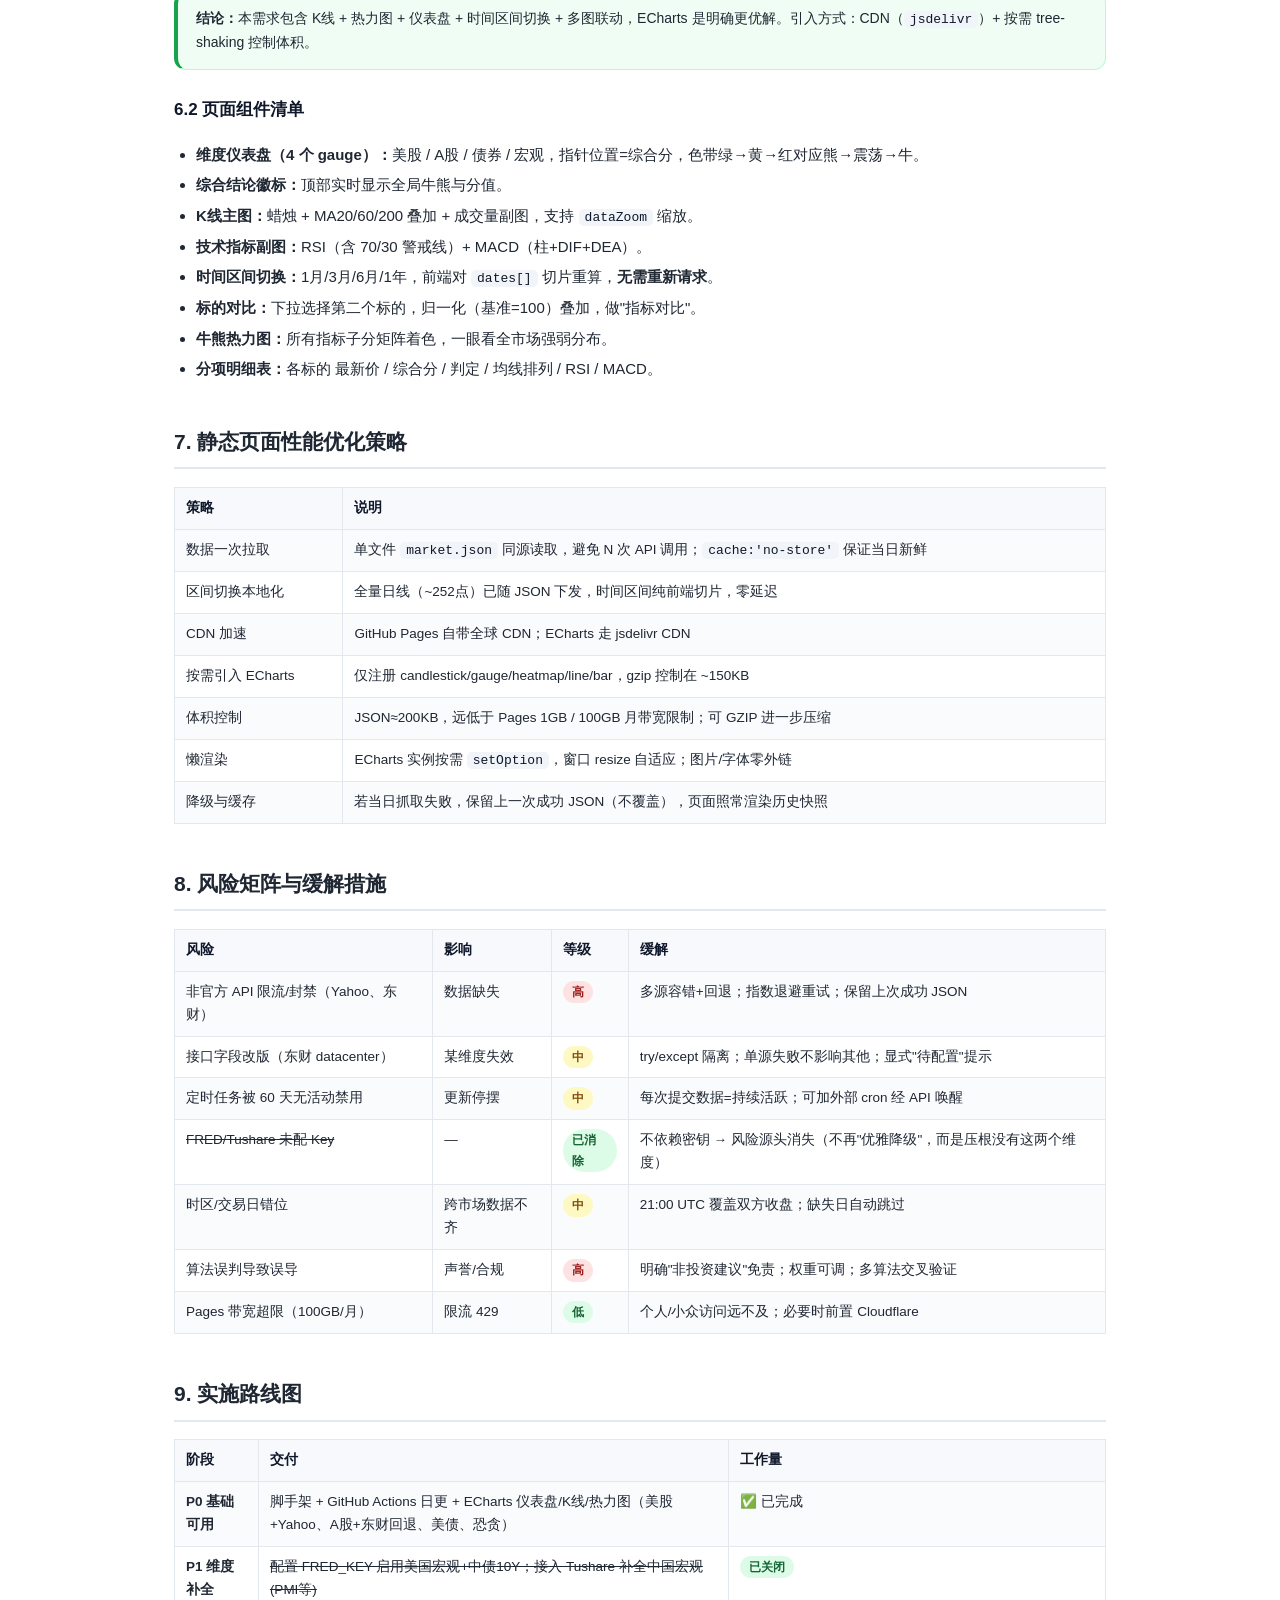
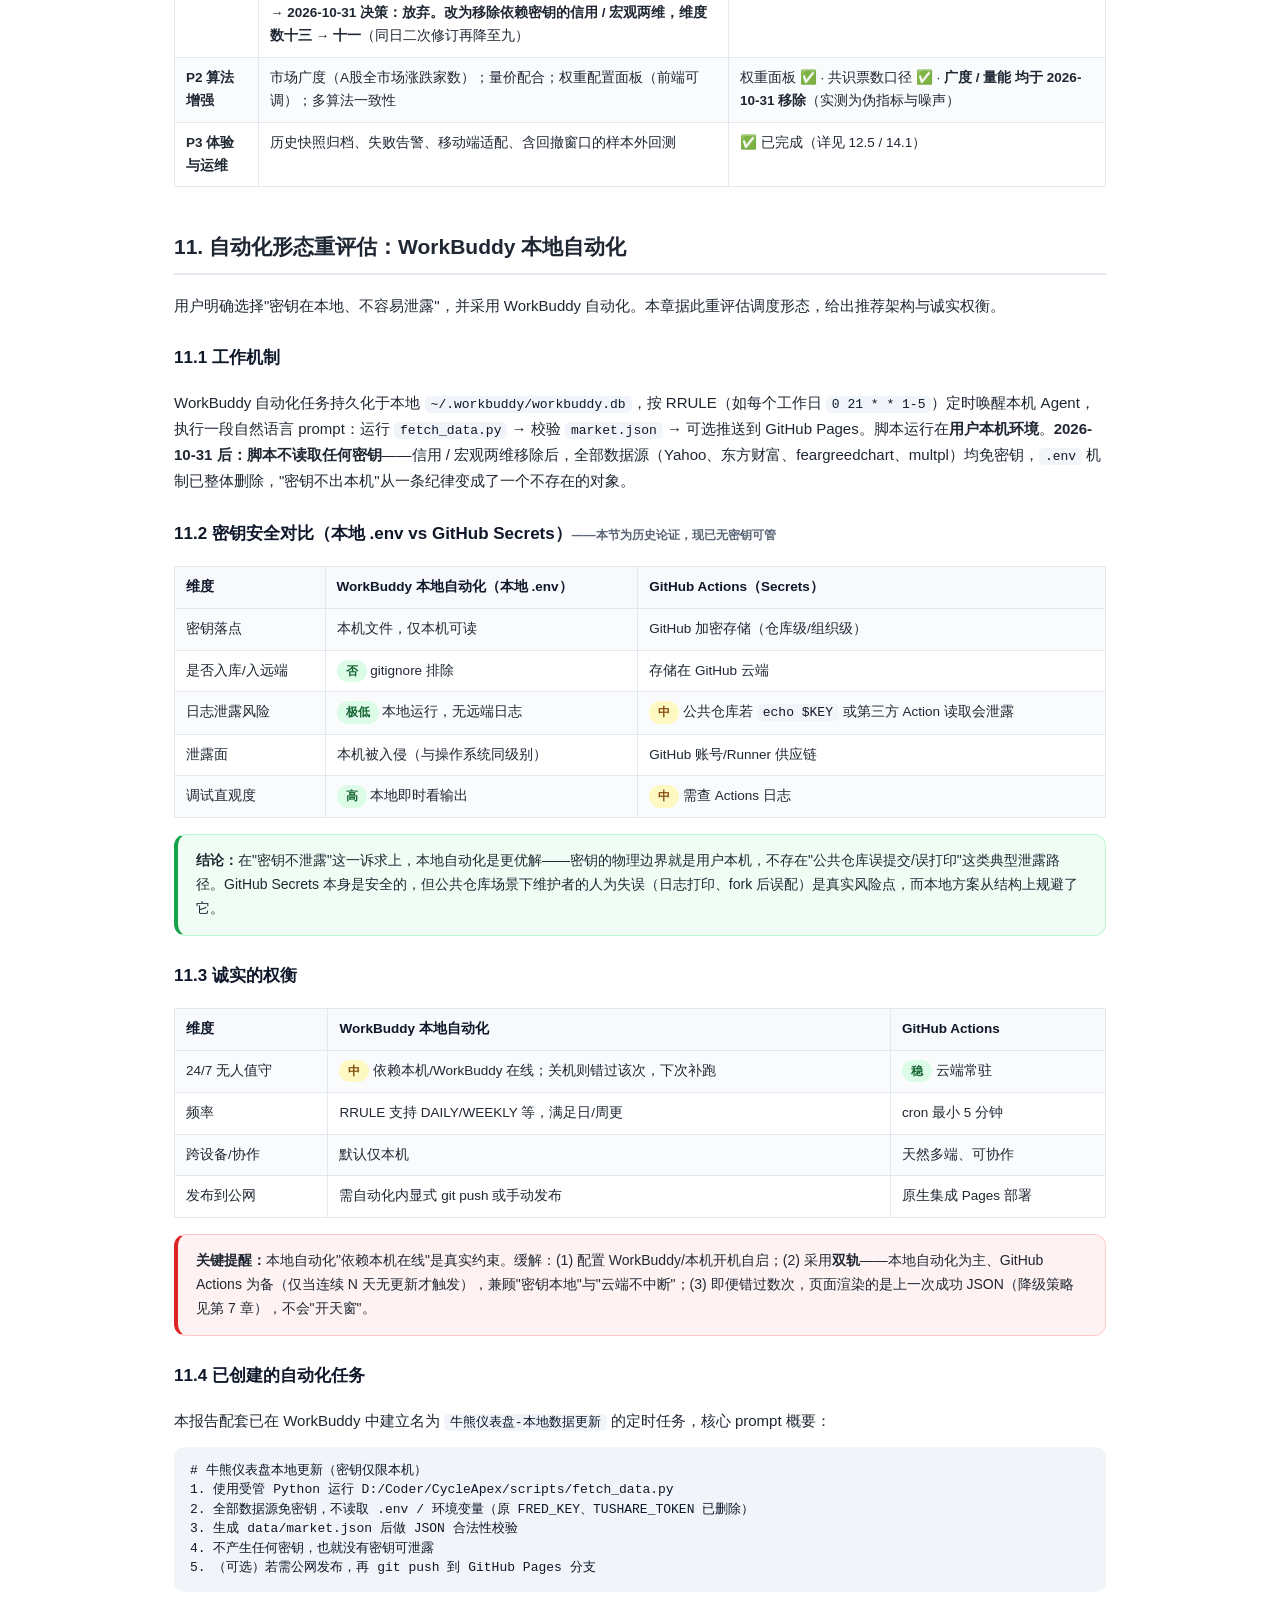
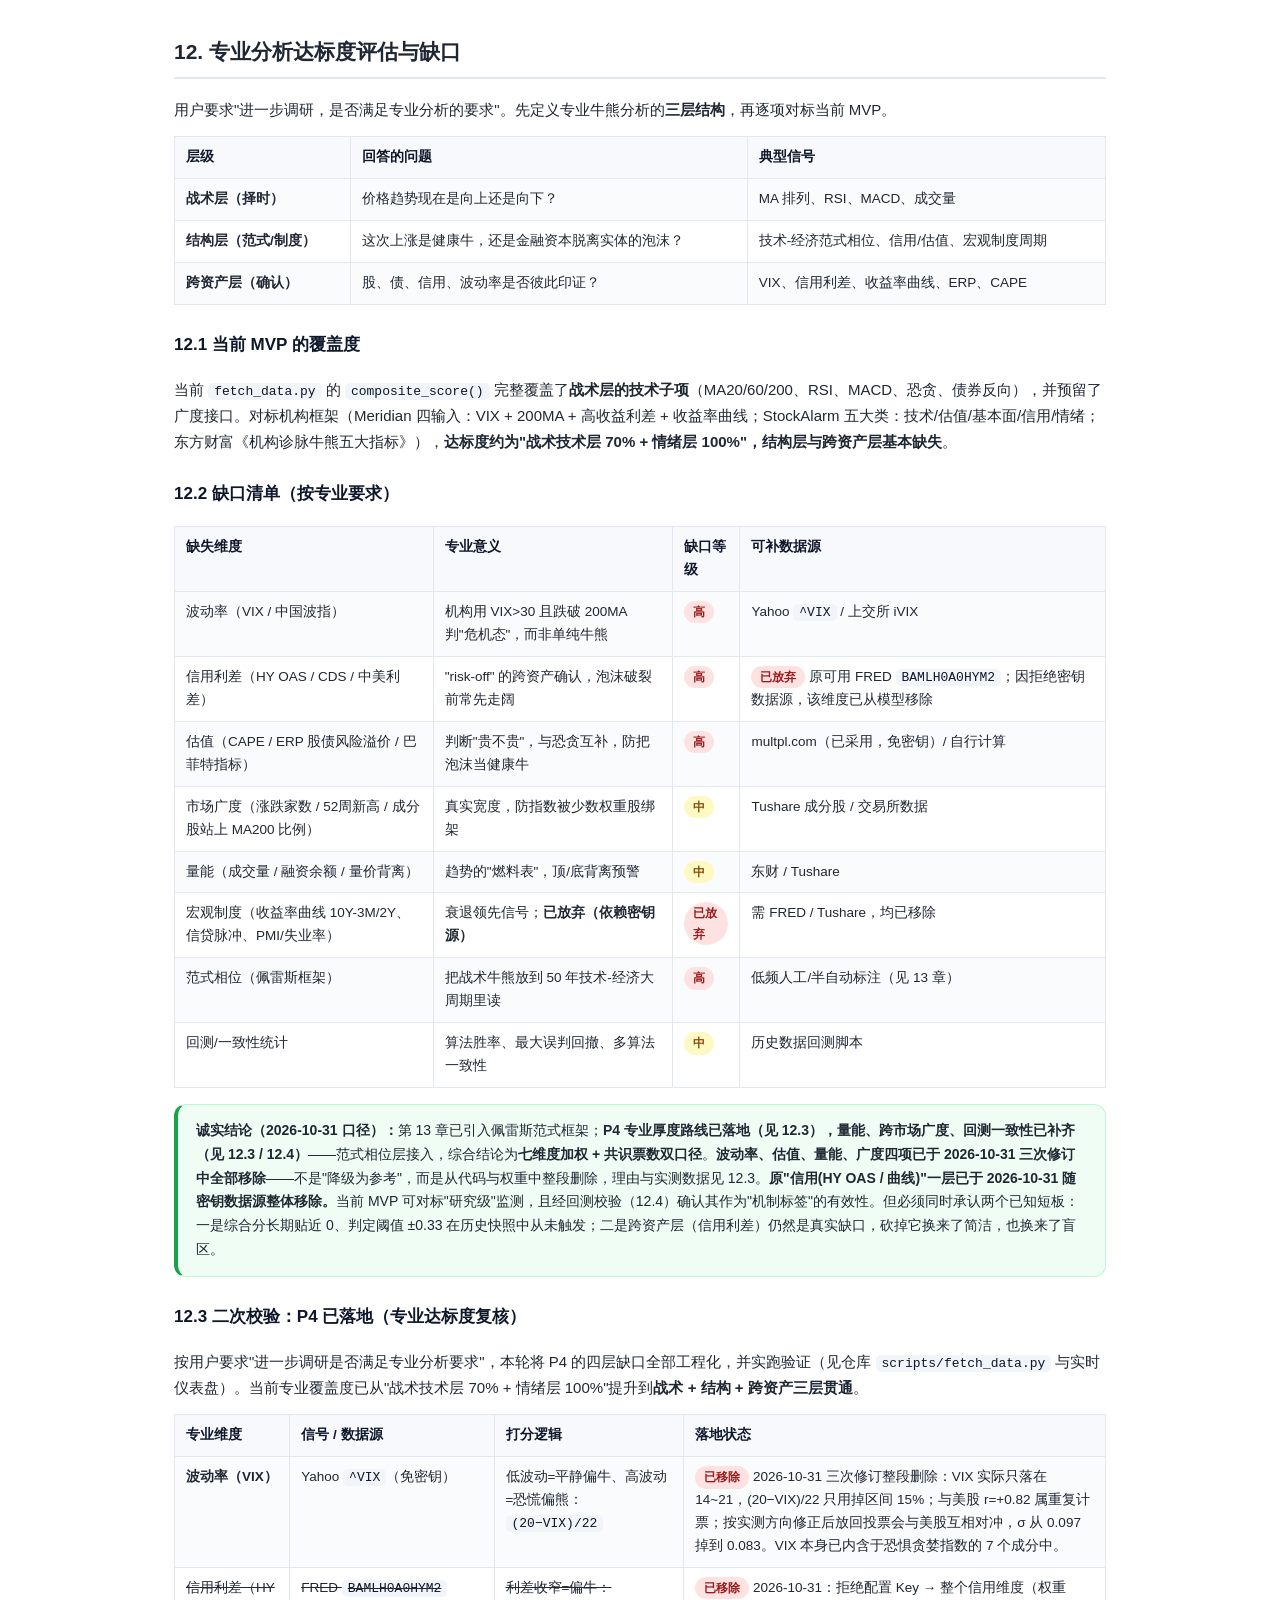
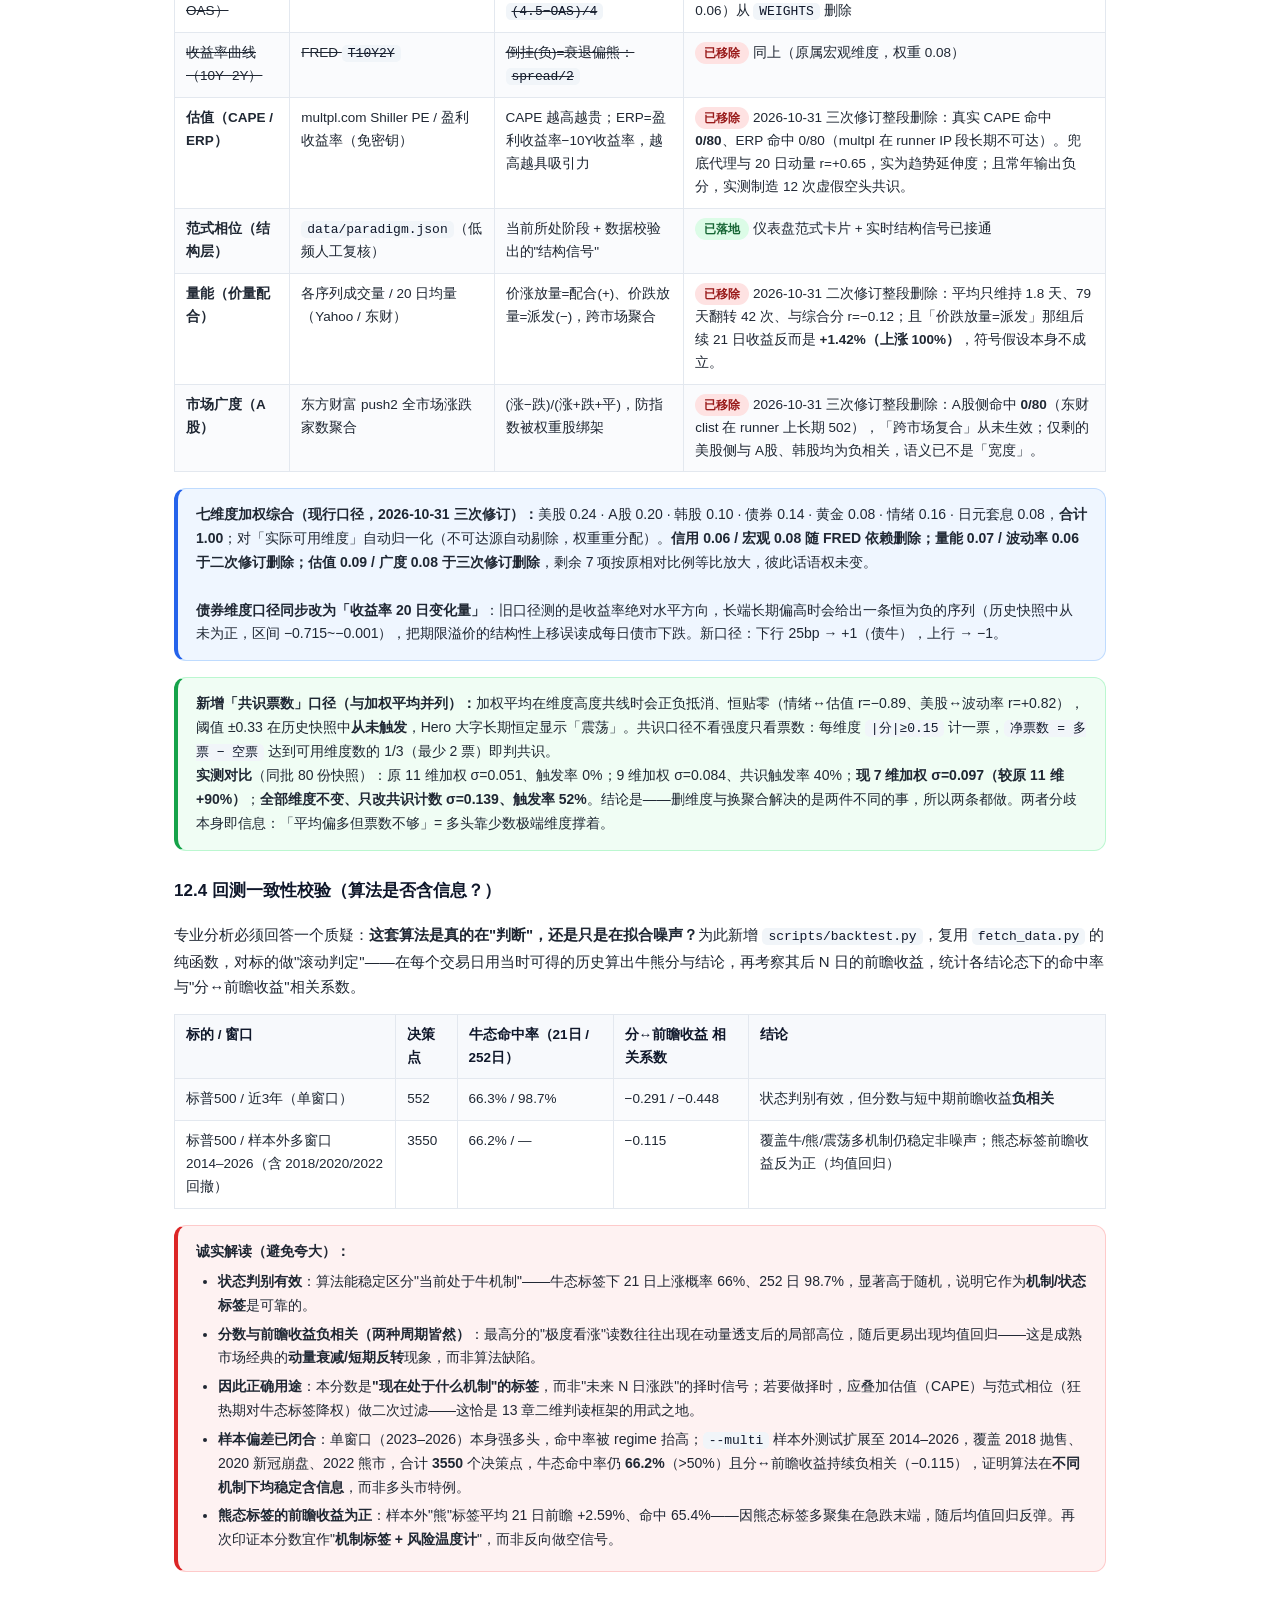
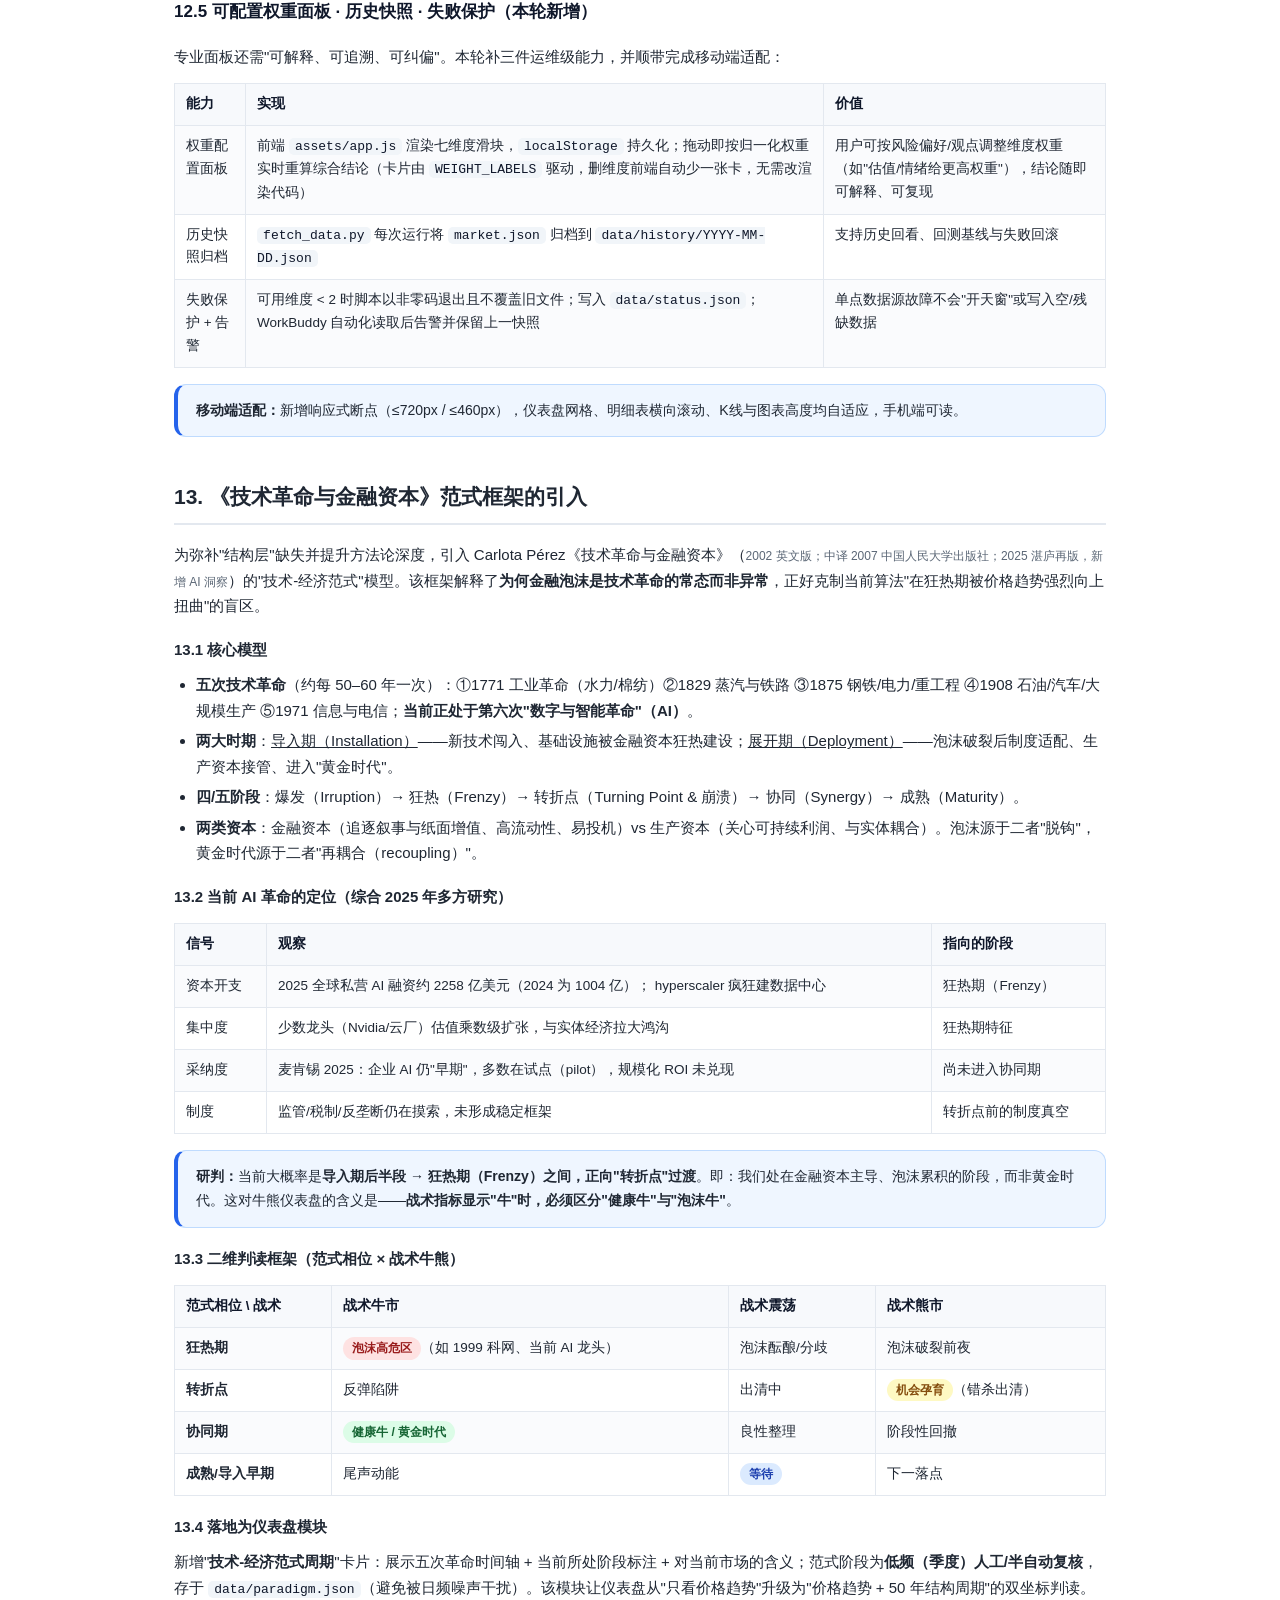
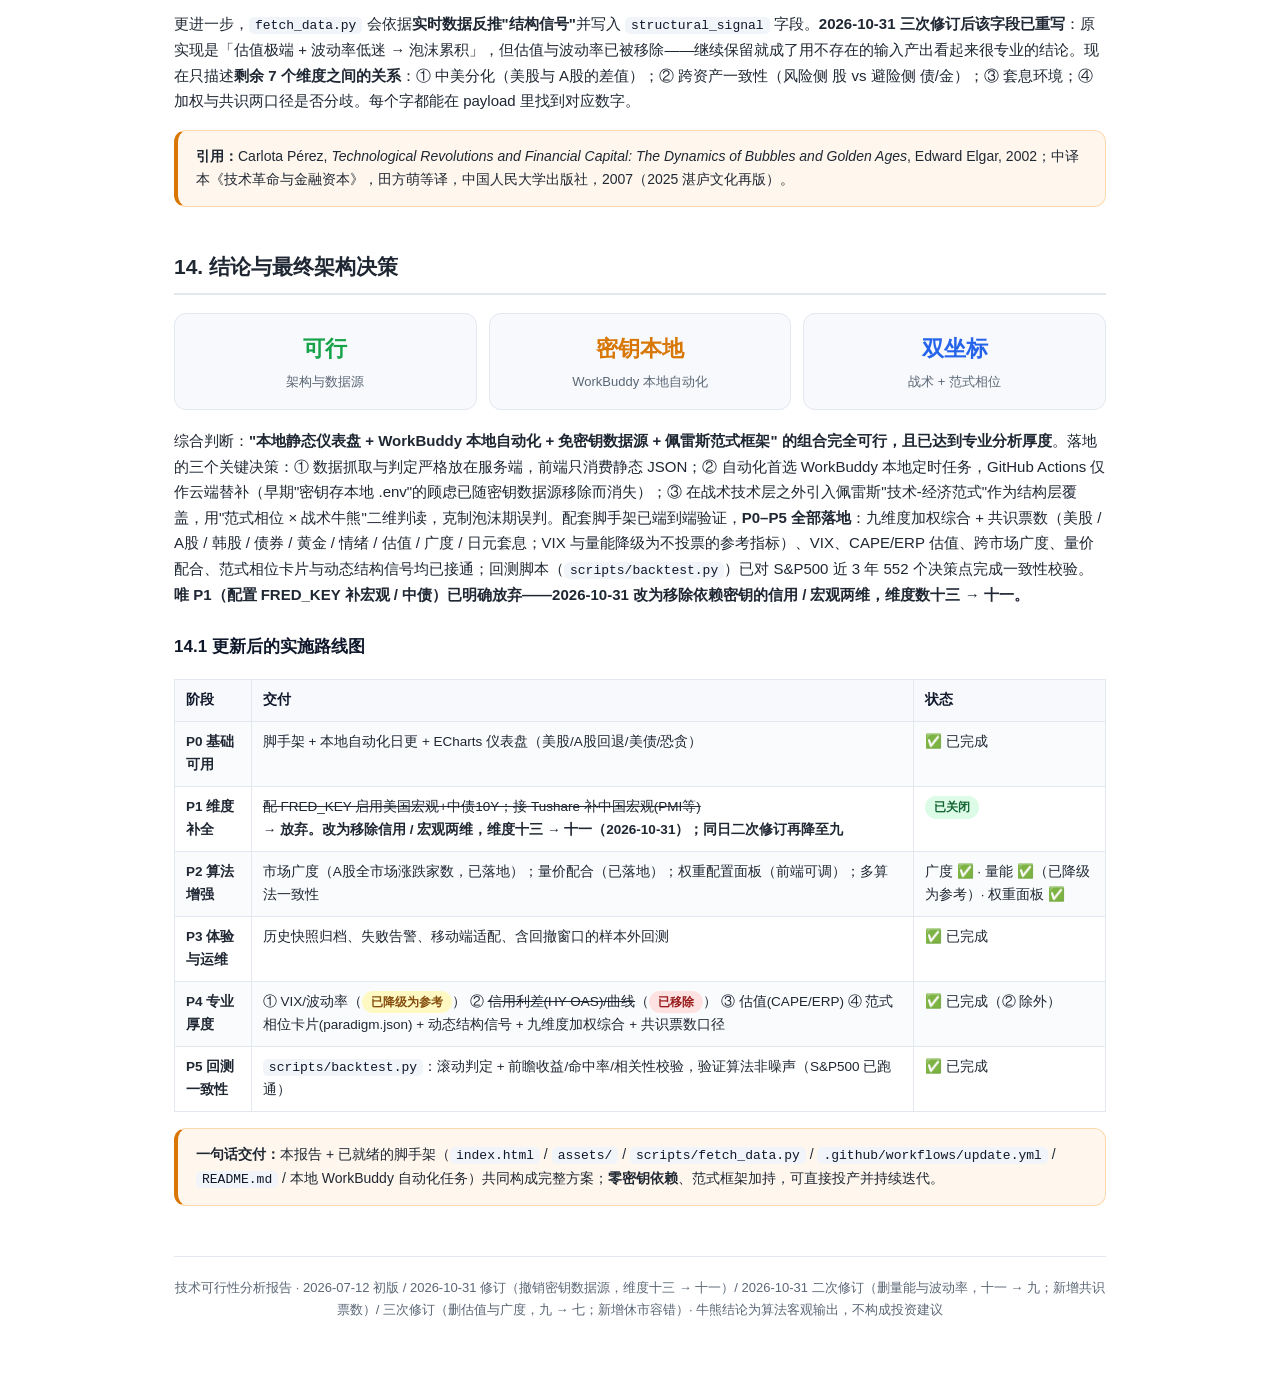
==== commit 6ce86676: "feat: 维度 9→7（删估值/广度）+ 周末休市数据容错 ## 删维度（9 → 7） 四项指标的"名实不符"是主因，不是权重问题： - valuation(0.09)：真实 CAPE/ERP 命中" ====
--- a/report.html
+++ b/report.html
@@ -72,6 +72,7 @@
     <li><b>数据源全部免密钥</b>——项目最终决定不申请、不配置任何 API Key（含 FRED、Tushare）。<code>.env</code> / <code>.env.example</code> / Actions Secrets 均已删除，<b>不存在"未配 Key 所以缺数"这回事</b>。</li>
     <li><b>维度由十三收缩为十一</b>——依赖 FRED 的<b>信用（HY OAS / 10Y−2Y 曲线）</b>与<b>宏观（CPI / 失业率 / GDP / 曲线制度）</b>两个维度已从模型<b>整段移除</b>：不是置空、不是降级为"待配置"，而是代码与权重一并删掉。剩余 11 维权重合计 0.89，运行时按实际可用维度归一化。</li>
     <li><b>维度由十一再收缩为九（2026-10-31 二次修订）</b>——<b>量能</b>与<b>波动率</b>退出投票席位。量能在历史快照中 86 天翻转 42 次、与综合分 r=−0.12（噪声）；波动率 σ=0.068（全部维度最低）、与美股 r=+0.82（纯复述）。VIX 改以 <code>risk_gauge</code> 形式作「风险温度」展示，不再投票。<b>同时新增「共识票数」口径，与加权平均并列输出</b>，以解决加权口径长期贴近 0、阈值从不触发的缺陷。</li>
+    <li><b>维度由九再收缩为七（2026-10-31 三次修订）</b>——<b>估值</b>与<b>广度</b>整段移除。估值维度真实 CAPE 命中 <b>0/80</b>，100% 走「价格/200MA」兜底，该代理与 20 日动量 r=+0.65，本质是趋势延伸度；且常年输出 −0.15~−0.35 的负分，实测制造了 <b>12 次虚假空头共识</b>。广度维度 A股侧（东财涨跌家数）命中 <b>0/80</b>，「跨市场复合」从未真正生效，剩下的美股侧 RSP/SPY 与 A股、韩股均为负相关，语义更接近「小盘 vs 大盘风格差」。连同上一批的量能、波动率，<b>四项全部退出模型</b>（不投票、也不作参考值展示）。<b>同时新增周末 / 休市的容错处理</b>：区分 <code>generated_at</code>（何时跑的）与 <code>data_freshness.as_of</code>（数据截止到哪天），并对零价、未来日期、重复日期做脏数据防御。</li>
     <li>下文"需 FRED_KEY 本地配置即亮""未配时优雅降级并提示""P1 维度补全：配置 FRED_KEY"等描述<b>均已作废</b>，对应位置已加标注。</li>
     <li><b>为什么砍掉而不是降级？</b>因为一个"常态显示 11 / 13、永远亮不起来的格子"是装饰而非信号，会让读者误以为模型有 13 个维度在跑。宁可少两维，也不留幌子。</li>
   </ul>
@@ -359,7 +360,7 @@
   <tr><th>阶段</th><th>交付</th><th>工作量</th></tr>
   <tr><td><b>P0 基础可用</b></td><td>脚手架 + GitHub Actions 日更 + ECharts 仪表盘/K线/热力图（美股+Yahoo、A股+东财回退、美债、恐贪）</td><td>✅ 已完成</td></tr>
   <tr><td><b>P1 维度补全</b></td><td><s>配置 FRED_KEY 启用美国宏观+中债10Y；接入 Tushare 补全中国宏观(PMI等)</s><br><b>→ 2026-10-31 决策：放弃。改为移除依赖密钥的信用 / 宏观两维，维度数十三 → 十一</b>（同日二次修订再降至九）</td><td><span class="badge g">已关闭</span></td></tr>
-  <tr><td><b>P2 算法增强</b></td><td>市场广度（A股全市场涨跌家数，已落地）；量价配合（已落地）；权重配置面板（前端可调，已落地）；多算法一致性</td><td>广度 ✅ · 量能（已降级为参考）· 权重面板 ✅</td></tr>
+  <tr><td><b>P2 算法增强</b></td><td>市场广度（A股全市场涨跌家数）；量价配合；权重配置面板（前端可调）；多算法一致性</td><td>权重面板 ✅ · 共识票数口径 ✅ · <b>广度 / 量能 均于 2026-10-31 移除</b>（实测为伪指标与噪声）</td></tr>
   <tr><td><b>P3 体验与运维</b></td><td>历史快照归档、失败告警、移动端适配、含回撤窗口的样本外回测</td><td>✅ 已完成（详见 12.5 / 14.1）</td></tr>
 </table>
 
@@ -425,23 +426,23 @@
   <tr><td>范式相位（佩雷斯框架）</td><td>把战术牛熊放到 50 年技术-经济大周期里读</td><td><span class="badge r">高</span></td><td>低频人工/半自动标注（见 13 章）</td></tr>
   <tr><td>回测/一致性统计</td><td>算法胜率、最大误判回撤、多算法一致性</td><td><span class="badge y">中</span></td><td>历史数据回测脚本</td></tr>
 </table>
-<div class="callout ok"><b>诚实结论（2026-10-31 口径）：</b>第 13 章已引入佩雷斯范式框架；<strong>P4 专业厚度路线已落地（见 12.3），量能、跨市场广度、回测一致性已补齐（见 12.3 / 12.4）</strong>——波动率(VIX)、估值(CAPE/ERP)、范式相位、量价配合、跨市场广度五层接入，综合结论为<strong>九维度加权 + 共识票数双口径</strong>。<b>原"信用(HY OAS / 曲线)"一层已于 2026-10-31 随密钥数据源整体移除。</b>当前 MVP 可对标"研究级"监测，且经回测校验（12.4）确认其作为"机制标签"的有效性。但必须同时承认两个已知短板：一是综合分长期贴近 0、判定阈值 ±0.33 在历史快照中从未触发；二是跨资产层（信用利差）仍然是真实缺口，砍掉它换来了简洁，也换来了盲区。</div>
+<div class="callout ok"><b>诚实结论（2026-10-31 口径）：</b>第 13 章已引入佩雷斯范式框架；<strong>P4 专业厚度路线已落地（见 12.3），量能、跨市场广度、回测一致性已补齐（见 12.3 / 12.4）</strong>——范式相位层接入，综合结论为<strong>七维度加权 + 共识票数双口径</strong>。<b>波动率、估值、量能、广度四项已于 2026-10-31 三次修订中全部移除</b>——不是"降级为参考"，而是从代码与权重中整段删除，理由与实测数据见 12.3。<b>原"信用(HY OAS / 曲线)"一层已于 2026-10-31 随密钥数据源整体移除。</b>当前 MVP 可对标"研究级"监测，且经回测校验（12.4）确认其作为"机制标签"的有效性。但必须同时承认两个已知短板：一是综合分长期贴近 0、判定阈值 ±0.33 在历史快照中从未触发；二是跨资产层（信用利差）仍然是真实缺口，砍掉它换来了简洁，也换来了盲区。</div>
 
 <h3>12.3 二次校验：P4 已落地（专业达标度复核）</h3>
 <p>按用户要求"进一步调研是否满足专业分析要求"，本轮将 P4 的四层缺口全部工程化，并实跑验证（见仓库 <code>scripts/fetch_data.py</code> 与实时仪表盘）。当前专业覆盖度已从"战术技术层 70% + 情绪层 100%"提升到<strong>战术 + 结构 + 跨资产三层贯通</strong>。</p>
 <table>
   <tr><th>专业维度</th><th>信号 / 数据源</th><th>打分逻辑</th><th>落地状态</th></tr>
-  <tr><td><b>波动率（VIX）</b></td><td>Yahoo <code>^VIX</code>（免密钥）</td><td>低波动=平静偏牛、高波动=恐慌偏熊：<code>(20−VIX)/22</code></td><td><span class="badge y">已降级为参考</span> 2026-10-31 起不参与综合分，以 <code>risk_gauge</code> 展示风险温度（σ=0.068、与美股 r=+0.82，属重复计票）</td></tr>
+  <tr><td><b>波动率（VIX）</b></td><td>Yahoo <code>^VIX</code>（免密钥）</td><td>低波动=平静偏牛、高波动=恐慌偏熊：<code>(20−VIX)/22</code></td><td><span class="badge r">已移除</span> 2026-10-31 三次修订整段删除：VIX 实际只落在 14~21，(20−VIX)/22 只用掉区间 15%；与美股 r=+0.82 属重复计票；按实测方向修正后放回投票会与美股互相对冲，σ 从 0.097 掉到 0.083。VIX 本身已内含于恐惧贪婪指数的 7 个成分中。</td></tr>
   <tr><td><s>信用利差（HY OAS）</s></td><td><s>FRED <code>BAMLH0A0HYM2</code></s></td><td><s>利差收窄=偏牛：<code>(4.5−OAS)/4</code></s></td><td><span class="badge r">已移除</span> 2026-10-31：拒绝配置 Key → 整个信用维度（权重 0.06）从 <code>WEIGHTS</code> 删除</td></tr>
   <tr><td><s>收益率曲线（10Y−2Y）</s></td><td><s>FRED <code>T10Y2Y</code></s></td><td><s>倒挂(负)=衰退偏熊：<code>spread/2</code></s></td><td><span class="badge r">已移除</span> 同上（原属宏观维度，权重 0.08）</td></tr>
-  <tr><td><b>估值（CAPE / ERP）</b></td><td>multpl.com Shiller PE / 盈利收益率（免密钥）</td><td>CAPE 越高越贵；ERP=盈利收益率−10Y收益率，越高越具吸引力</td><td><span class="badge g">已落地</span> 主源 multpl；沙箱代理抖动时回退"价/200MA 代理"仍能出值</td></tr>
+  <tr><td><b>估值（CAPE / ERP）</b></td><td>multpl.com Shiller PE / 盈利收益率（免密钥）</td><td>CAPE 越高越贵；ERP=盈利收益率−10Y收益率，越高越具吸引力</td><td><span class="badge r">已移除</span> 2026-10-31 三次修订整段删除：真实 CAPE 命中 <b>0/80</b>、ERP 命中 0/80（multpl 在 runner IP 段长期不可达）。兜底代理与 20 日动量 r=+0.65，实为趋势延伸度；且常年输出负分，实测制造 12 次虚假空头共识。</td></tr>
   <tr><td><b>范式相位（结构层）</b></td><td><code>data/paradigm.json</code>（低频人工复核）</td><td>当前所处阶段 + 数据校验出的"结构信号"</td><td><span class="badge g">已落地</span> 仪表盘范式卡片 + 实时结构信号已接通</td></tr>
-  <tr><td><b>量能（价量配合）</b></td><td>各序列成交量 / 20 日均量（Yahoo / 东财）</td><td>价涨放量=配合(+)、价跌放量=派发(−)，跨市场聚合</td><td><span class="badge y">已降级为参考</span> 2026-10-31 起不参与综合分（86 天翻正负 42 次、与综合分 r=−0.12，属噪声），仅保留在序列 <code>volScore</code> 供 K 线图使用</td></tr>
-  <tr><td><b>市场广度（A股）</b></td><td>东方财富 push2 全市场涨跌家数聚合</td><td>(涨−跌)/(涨+跌+平)，防指数被权重股绑架</td><td><span class="badge g">已落地</span> best-effort（沙箱代理抖动时跳过，本地/真实网络即亮）</td></tr>
-</table>
-<div class="callout info"><b>九维度加权综合（现行口径，2026-10-31 二次修订）：</b>美股 0.19 · A股 0.17 · 韩股 0.08 · 债券 0.12 · 黄金 0.07 · 情绪 0.13 · 估值 0.09 · 广度 0.08 · 日元套息 0.07，<b>合计 1.00</b>；对「实际可用维度」自动归一化（不可达源自动剔除，权重重分配）。<b>信用 0.06 / 宏观 0.08 已随 FRED 依赖删除；量能 0.07 / 波动率 0.06 已于二次修订中删除</b>，剩余 9 项按原相对比例等比放大，彼此话语权未变。<br/><br/><b>债券维度口径同步改为「收益率 20 日变化量」</b>：旧口径测的是收益率绝对水平方向，长端长期偏高时会给出一条恒为负的序列（历史快照中从未为正，区间 −0.715~−0.001），把期限溢价的结构性上移误读成每日债市下跌。新口径：下行 25bp → +1（债牛），上行 → −1。</div>
-
-<div class="callout ok"><b>新增「共识票数」口径（与加权平均并列）：</b>加权平均在维度高度共线时会正负抵消、恒贴零（情绪↔估值 r=−0.89、美股↔波动率 r=+0.82），阈值 ±0.33 在历史快照中<b>从未触发</b>，Hero 大字长期恒定显示「震荡」。共识口径不看强度只看票数：每维度 <code>|分|≥0.15</code> 计一票，<code>净票数 = 多票 − 空票</code> 达到可用维度数的 1/3（最少 2 票）即判共识。<br/><b>实测对比</b>（同批快照）：原 11 维加权 σ=0.051、触发率 0%；现 9 维加权 σ=0.059（+16%）、触发率仍 0%；<b>共识净值比 σ=0.139、触发率 52%</b>。结论是——删维度只能改善一点，换聚合方式才真正解决问题，故两条都做。两者分歧本身即信息：「平均偏多但票数不够」= 多头靠少数极端维度撑着。</div>
+  <tr><td><b>量能（价量配合）</b></td><td>各序列成交量 / 20 日均量（Yahoo / 东财）</td><td>价涨放量=配合(+)、价跌放量=派发(−)，跨市场聚合</td><td><span class="badge r">已移除</span> 2026-10-31 二次修订整段删除：平均只维持 1.8 天、79 天翻转 42 次、与综合分 r=−0.12；且「价跌放量=派发」那组后续 21 日收益反而是 <b>+1.42%（上涨 100%）</b>，符号假设本身不成立。</td></tr>
+  <tr><td><b>市场广度（A股）</b></td><td>东方财富 push2 全市场涨跌家数聚合</td><td>(涨−跌)/(涨+跌+平)，防指数被权重股绑架</td><td><span class="badge r">已移除</span> 2026-10-31 三次修订整段删除：A股侧命中 <b>0/80</b>（东财 clist 在 runner 上长期 502），「跨市场复合」从未生效；仅剩的美股侧与 A股、韩股均为负相关，语义已不是「宽度」。</td></tr>
+</table>
+<div class="callout info"><b>七维度加权综合（现行口径，2026-10-31 三次修订）：</b>美股 0.24 · A股 0.20 · 韩股 0.10 · 债券 0.14 · 黄金 0.08 · 情绪 0.16 · 日元套息 0.08，<b>合计 1.00</b>；对「实际可用维度」自动归一化（不可达源自动剔除，权重重分配）。<b>信用 0.06 / 宏观 0.08 随 FRED 依赖删除；量能 0.07 / 波动率 0.06 于二次修订删除；估值 0.09 / 广度 0.08 于三次修订删除</b>，剩余 7 项按原相对比例等比放大，彼此话语权未变。<br/><br/><b>债券维度口径同步改为「收益率 20 日变化量」</b>：旧口径测的是收益率绝对水平方向，长端长期偏高时会给出一条恒为负的序列（历史快照中从未为正，区间 −0.715~−0.001），把期限溢价的结构性上移误读成每日债市下跌。新口径：下行 25bp → +1（债牛），上行 → −1。</div>
+
+<div class="callout ok"><b>新增「共识票数」口径（与加权平均并列）：</b>加权平均在维度高度共线时会正负抵消、恒贴零（情绪↔估值 r=−0.89、美股↔波动率 r=+0.82），阈值 ±0.33 在历史快照中<b>从未触发</b>，Hero 大字长期恒定显示「震荡」。共识口径不看强度只看票数：每维度 <code>|分|≥0.15</code> 计一票，<code>净票数 = 多票 − 空票</code> 达到可用维度数的 1/3（最少 2 票）即判共识。<br/><b>实测对比</b>（同批 80 份快照）：原 11 维加权 σ=0.051、触发率 0%；9 维加权 σ=0.084、共识触发率 40%；<b>现 7 维加权 σ=0.097（较原 11 维 +90%）</b>；<b>全部维度不变、只改共识计数 σ=0.139、触发率 52%</b>。结论是——删维度与换聚合解决的是两件不同的事，所以两条都做。两者分歧本身即信息：「平均偏多但票数不够」= 多头靠少数极端维度撑着。</div>
 
 <h3>12.4 回测一致性校验（算法是否含信息？）</h3>
 <p>专业分析必须回答一个质疑：<strong>这套算法是真的在"判断"，还是只是在拟合噪声？</strong>为此新增 <code>scripts/backtest.py</code>，复用 <code>fetch_data.py</code> 的纯函数，对标的做"滚动判定"——在每个交易日用当时可得的历史算出牛熊分与结论，再考察其后 N 日的前瞻收益，统计各结论态下的命中率与"分↔前瞻收益"相关系数。</p>
@@ -464,7 +465,7 @@
 <p>专业面板还需"可解释、可追溯、可纠偏"。本轮补三件运维级能力，并顺带完成移动端适配：</p>
 <table>
   <tr><th>能力</th><th>实现</th><th>价值</th></tr>
-  <tr><td>权重配置面板</td><td>前端 <code>assets/app.js</code> 渲染九维度滑块，<code>localStorage</code> 持久化；拖动即按归一化权重实时重算综合结论（卡片由 <code>WEIGHT_LABELS</code> 驱动，删维度前端自动少一张卡，无需改渲染代码）</td><td>用户可按风险偏好/观点调整维度权重（如"估值/情绪给更高权重"），结论随即可解释、可复现</td></tr>
+  <tr><td>权重配置面板</td><td>前端 <code>assets/app.js</code> 渲染七维度滑块，<code>localStorage</code> 持久化；拖动即按归一化权重实时重算综合结论（卡片由 <code>WEIGHT_LABELS</code> 驱动，删维度前端自动少一张卡，无需改渲染代码）</td><td>用户可按风险偏好/观点调整维度权重（如"估值/情绪给更高权重"），结论随即可解释、可复现</td></tr>
   <tr><td>历史快照归档</td><td><code>fetch_data.py</code> 每次运行将 <code>market.json</code> 归档到 <code>data/history/YYYY-MM-DD.json</code></td><td>支持历史回看、回测基线与失败回滚</td></tr>
   <tr><td>失败保护 + 告警</td><td>可用维度 &lt; 2 时脚本以非零码退出且不覆盖旧文件；写入 <code>data/status.json</code>；WorkBuddy 自动化读取后告警并保留上一快照</td><td>单点数据源故障不会"开天窗"或写入空/残缺数据</td></tr>
 </table>
@@ -503,7 +504,7 @@
 
 <h4>13.4 落地为仪表盘模块</h4>
 <p>新增"<strong>技术-经济范式周期</strong>"卡片：展示五次革命时间轴 + 当前所处阶段标注 + 对当前市场的含义；范式阶段为<strong>低频（季度）人工/半自动复核</strong>，存于 <code>data/paradigm.json</code>（避免被日频噪声干扰）。该模块让仪表盘从"只看价格趋势"升级为"价格趋势 + 50 年结构周期"的双坐标判读。</p>
-<p>更进一步，<code>fetch_data.py</code> 现在会依据<strong>实时数据反推"结构信号"</strong>并写入 <code>structural_signal</code> 字段：当估值极端（CAPE&gt;35 或价/200MA 代理偏低）且波动率低迷（VIX&lt;18）时，判定为"金融资本主导·泡沫累积"，与范式卡片的静态相位相互印证——实现<strong>静态范式标注 + 动态数据校验</strong>的双保险，克制"狂热期被价格趋势强烈向上扭曲"的算法盲区。</p>
+<p>更进一步，<code>fetch_data.py</code> 会依据<strong>实时数据反推"结构信号"</strong>并写入 <code>structural_signal</code> 字段。<b>2026-10-31 三次修订后该字段已重写</b>：原实现是「估值极端 + 波动率低迷 → 泡沫累积」，但估值与波动率已被移除——继续保留就成了用不存在的输入产出看起来很专业的结论。现在只描述<strong>剩余 7 个维度之间的关系</strong>：① 中美分化（美股与 A股的差值）；② 跨资产一致性（风险侧 股 vs 避险侧 债/金）；③ 套息环境；④ 加权与共识两口径是否分歧。每个字都能在 payload 里找到对应数字。</p>
 <div class="callout key"><b>引用：</b>Carlota Pérez, <em>Technological Revolutions and Financial Capital: The Dynamics of Bubbles and Golden Ages</em>, Edward Elgar, 2002；中译本《技术革命与金融资本》，田方萌等译，中国人民大学出版社，2007（2025 湛庐文化再版）。</div>
 
 <!-- ========== 10/14 ========== -->
@@ -529,7 +530,7 @@
 <div class="callout key"><b>一句话交付：</b>本报告 + 已就绪的脚手架（<code>index.html</code> / <code>assets/</code> / <code>scripts/fetch_data.py</code> / <code>.github/workflows/update.yml</code> / <code>README.md</code> / 本地 WorkBuddy 自动化任务）共同构成完整方案；<b>零密钥依赖</b>、范式框架加持，可直接投产并持续迭代。</div>
 
 <footer>
-  技术可行性分析报告 · 2026-07-12 初版 / 2026-10-31 修订（撤销密钥数据源，维度十三 → 十一）/ 2026-10-31 二次修订（删量能与波动率，维度十一 → 九；新增共识票数口径）· 牛熊结论为算法客观输出，不构成投资建议
+  技术可行性分析报告 · 2026-07-12 初版 / 2026-10-31 修订（撤销密钥数据源，维度十三 → 十一）/ 2026-10-31 二次修订（删量能与波动率，十一 → 九；新增共识票数）/ 三次修订（删估值与广度，九 → 七；新增休市容错）· 牛熊结论为算法客观输出，不构成投资建议
 </footer>
 
 </div>
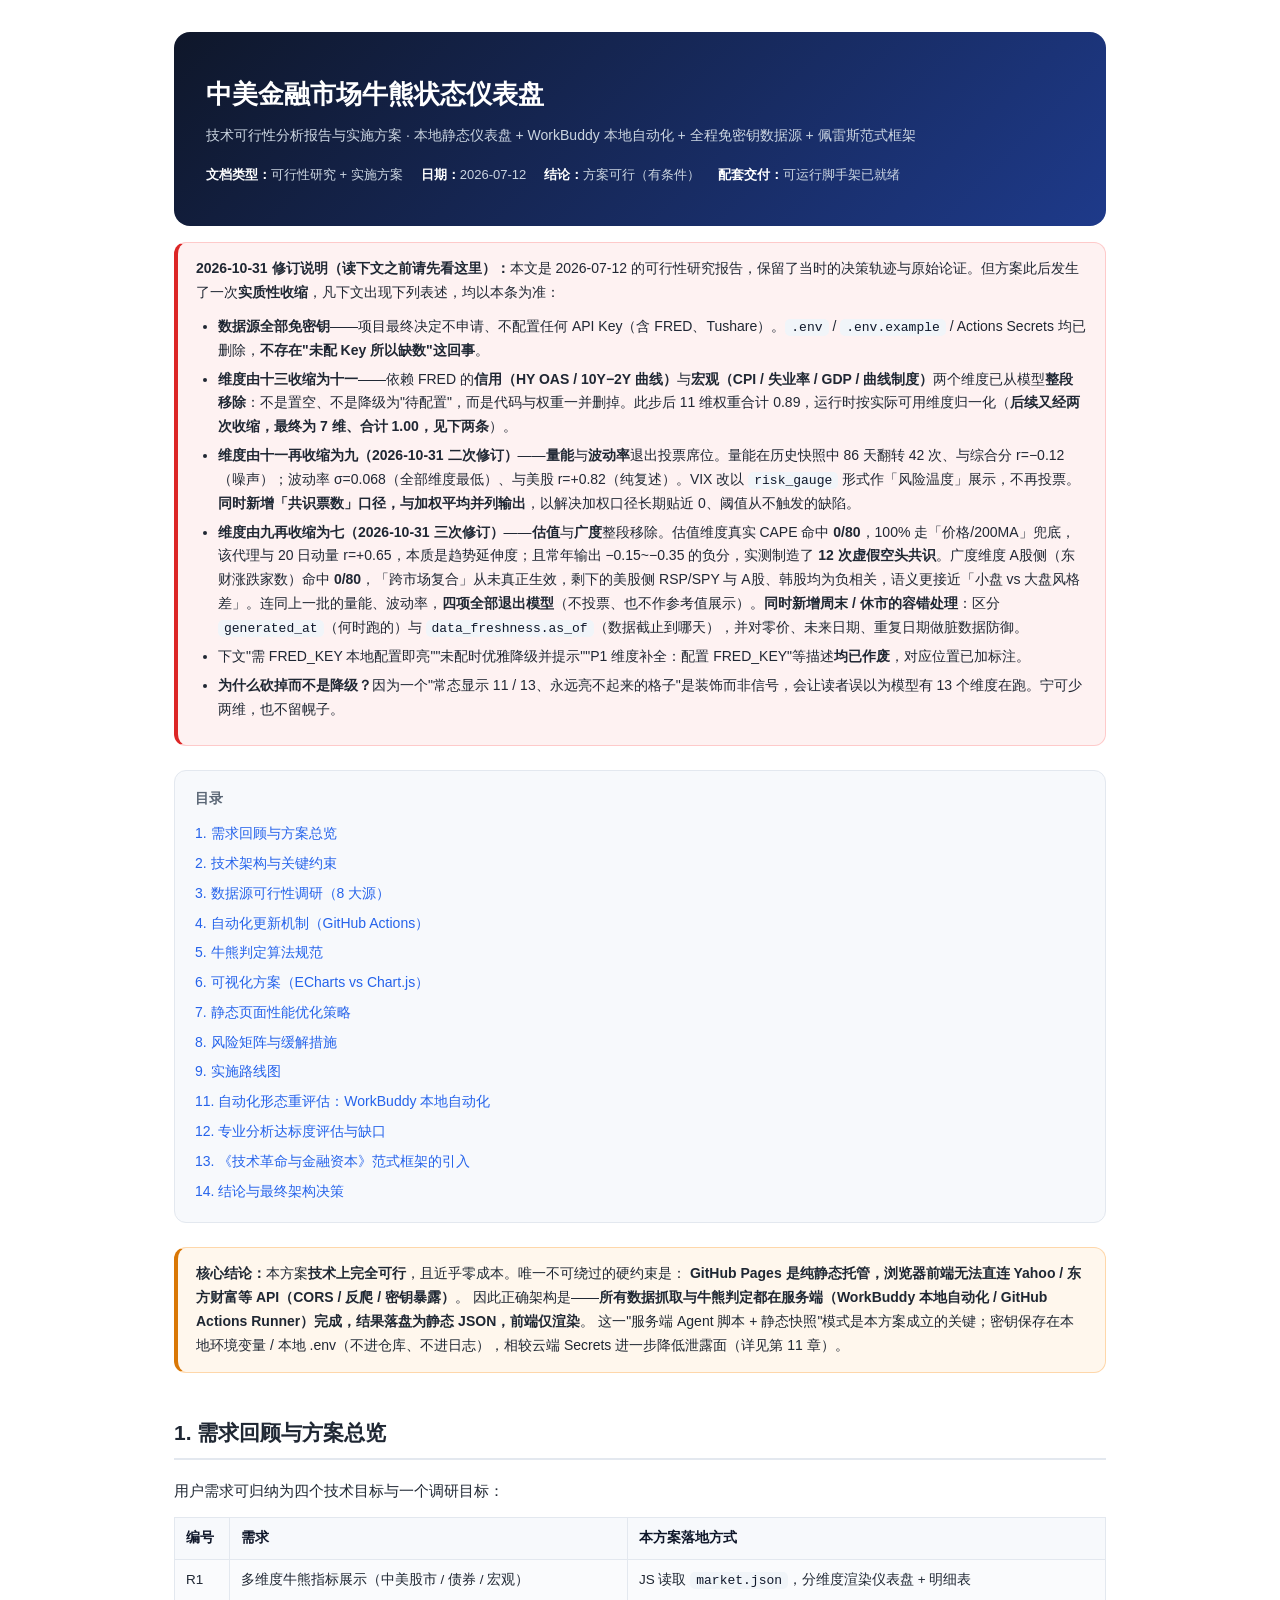
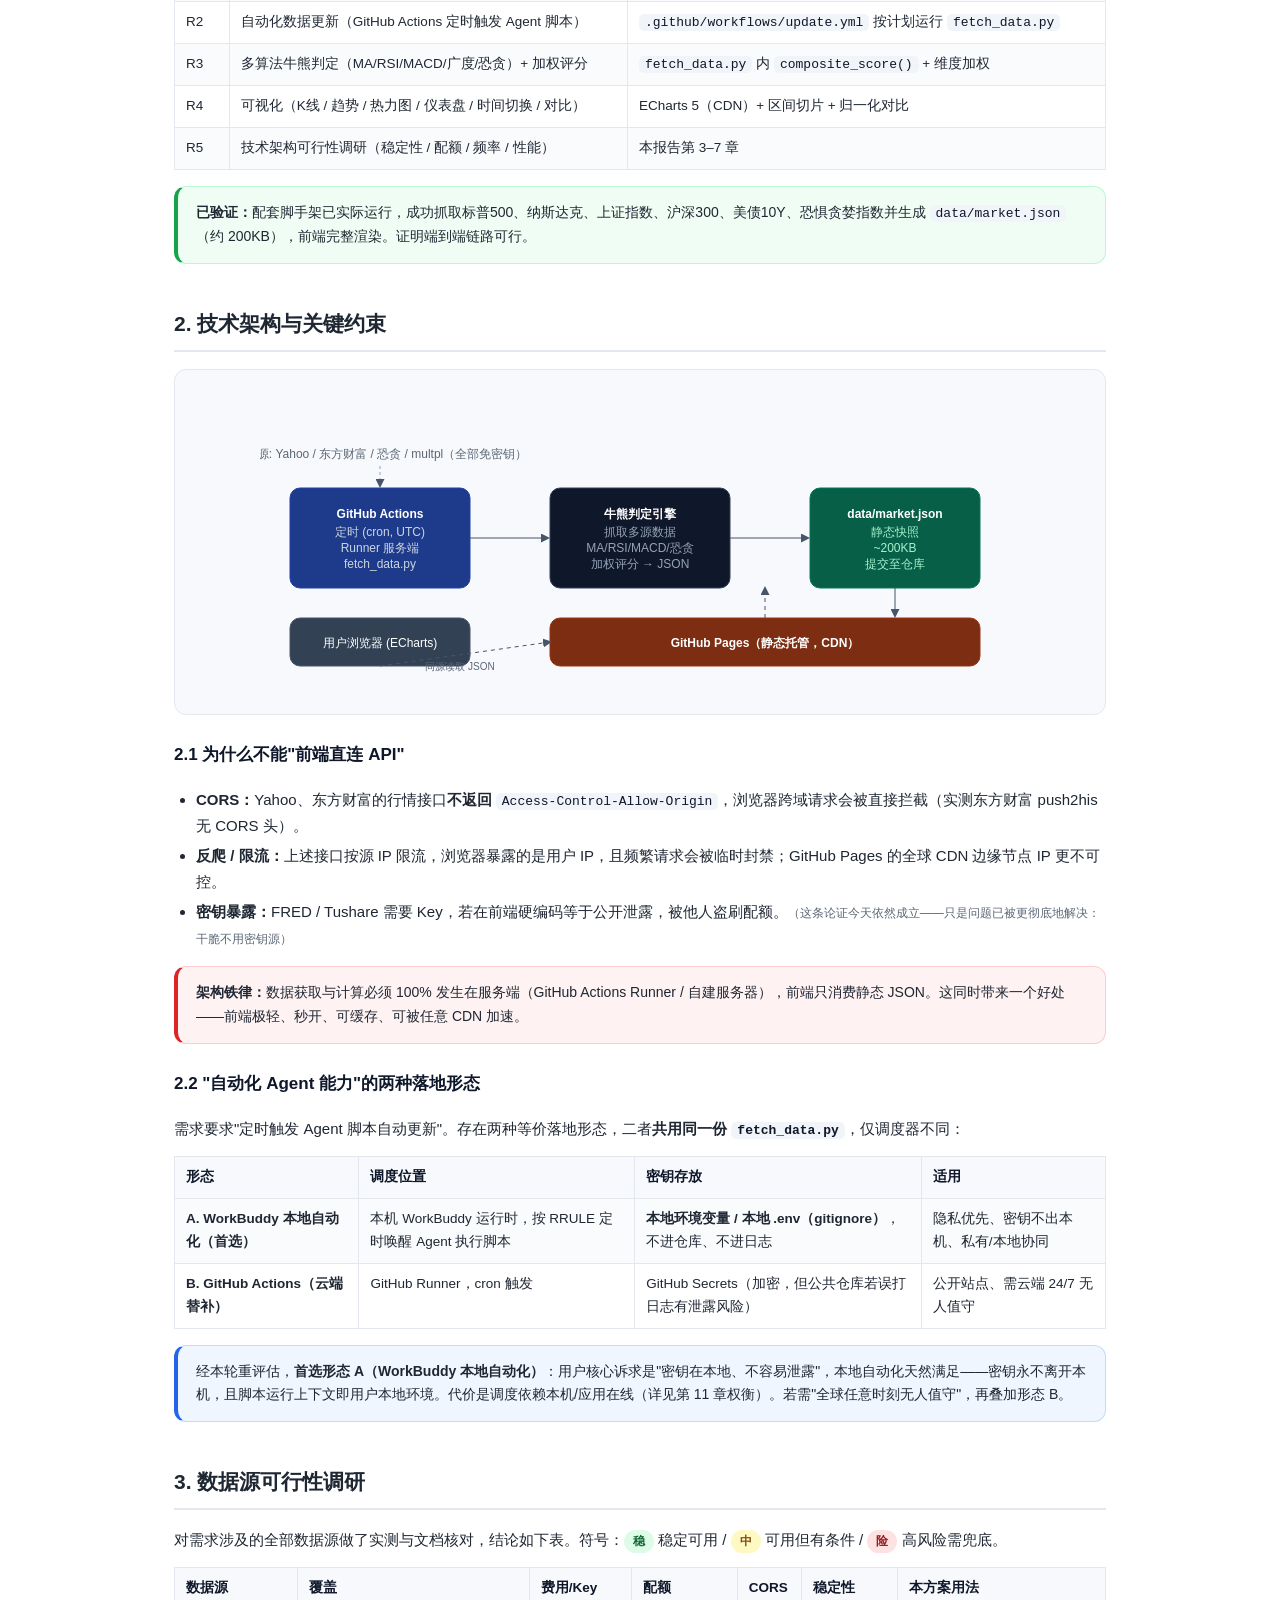
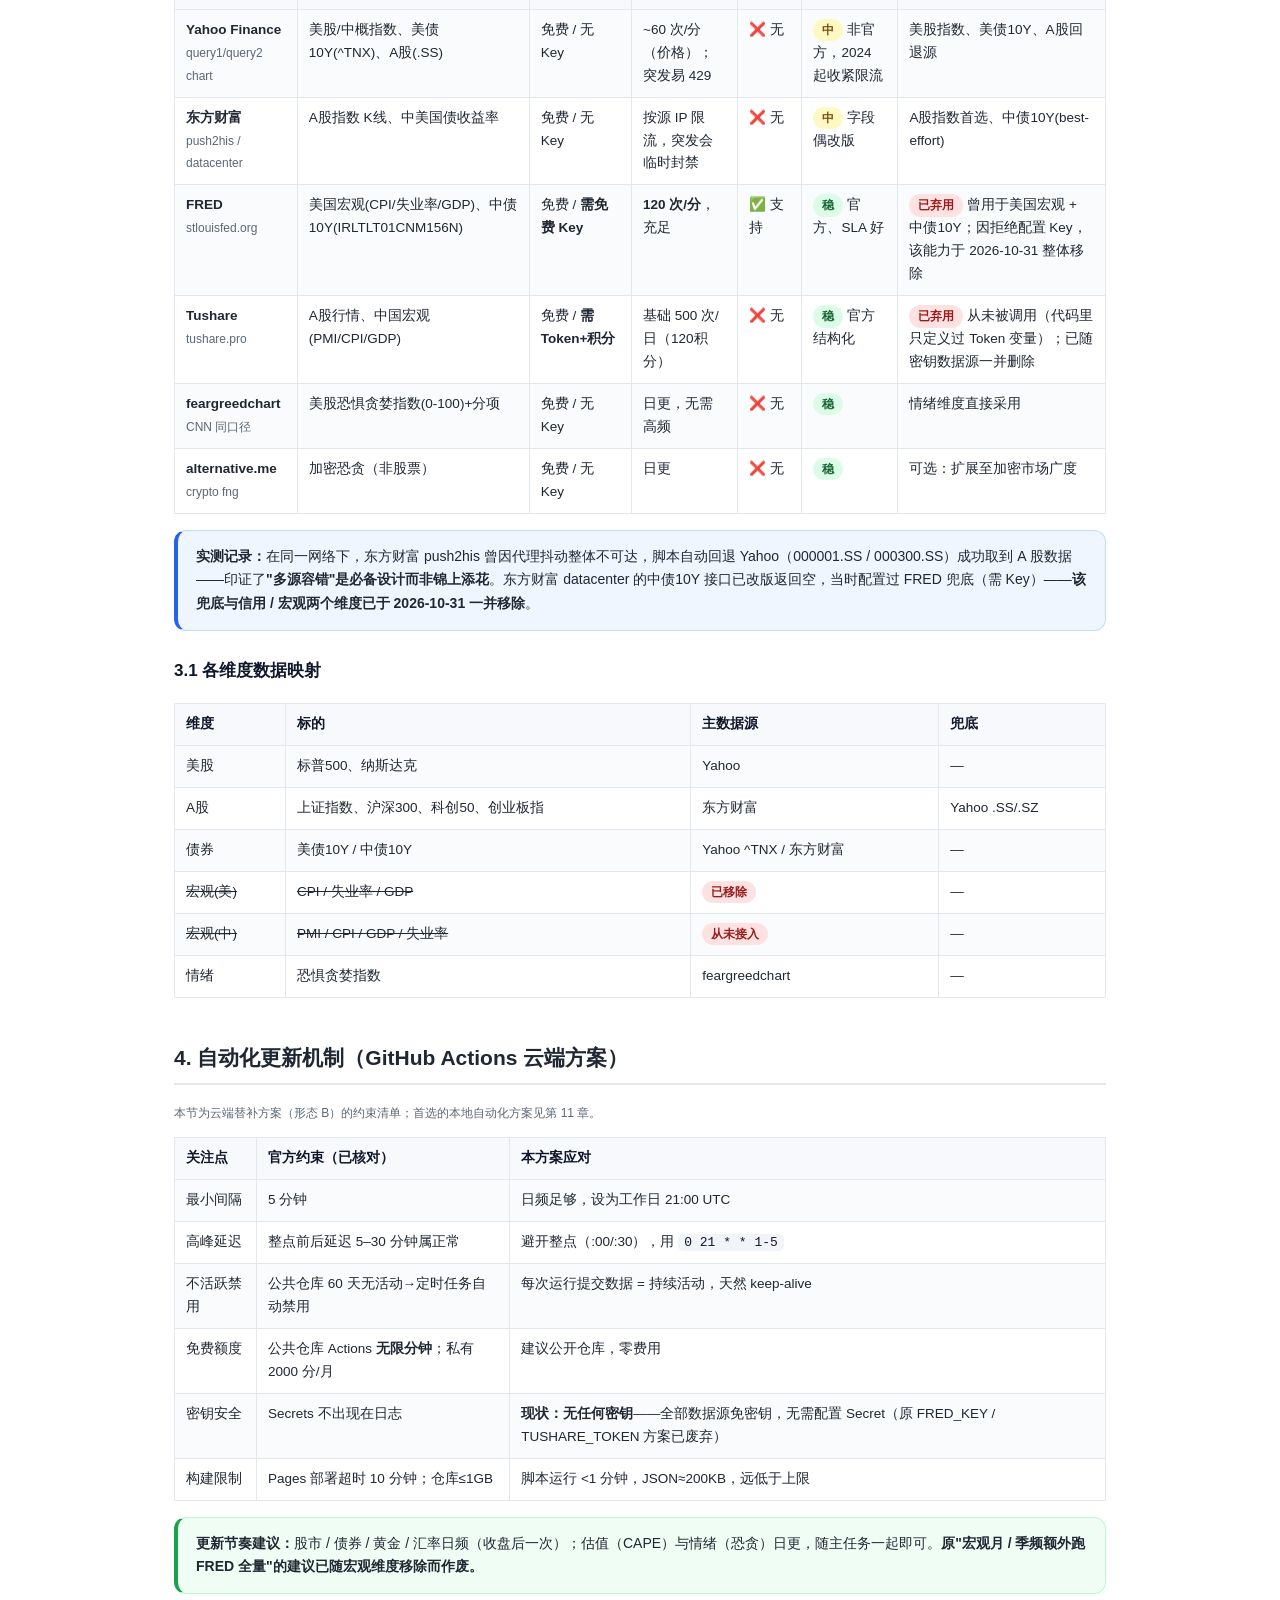
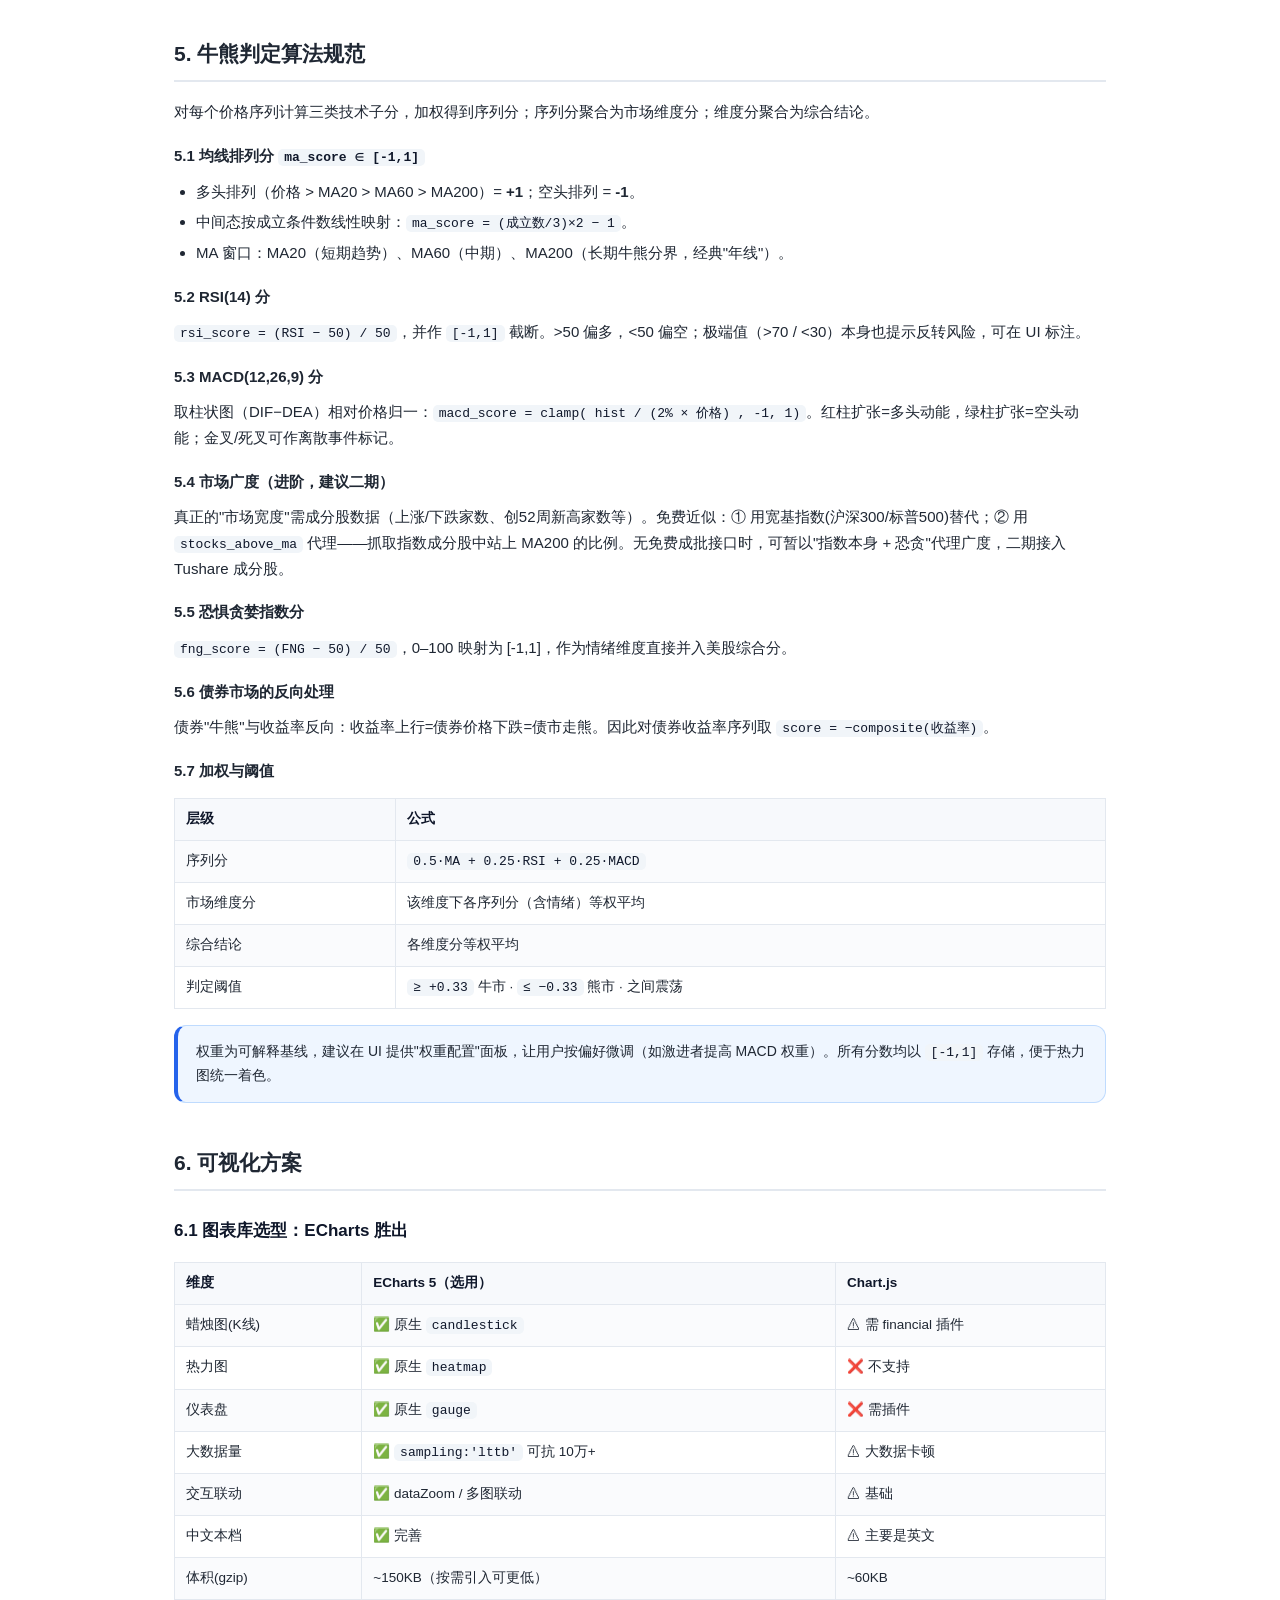
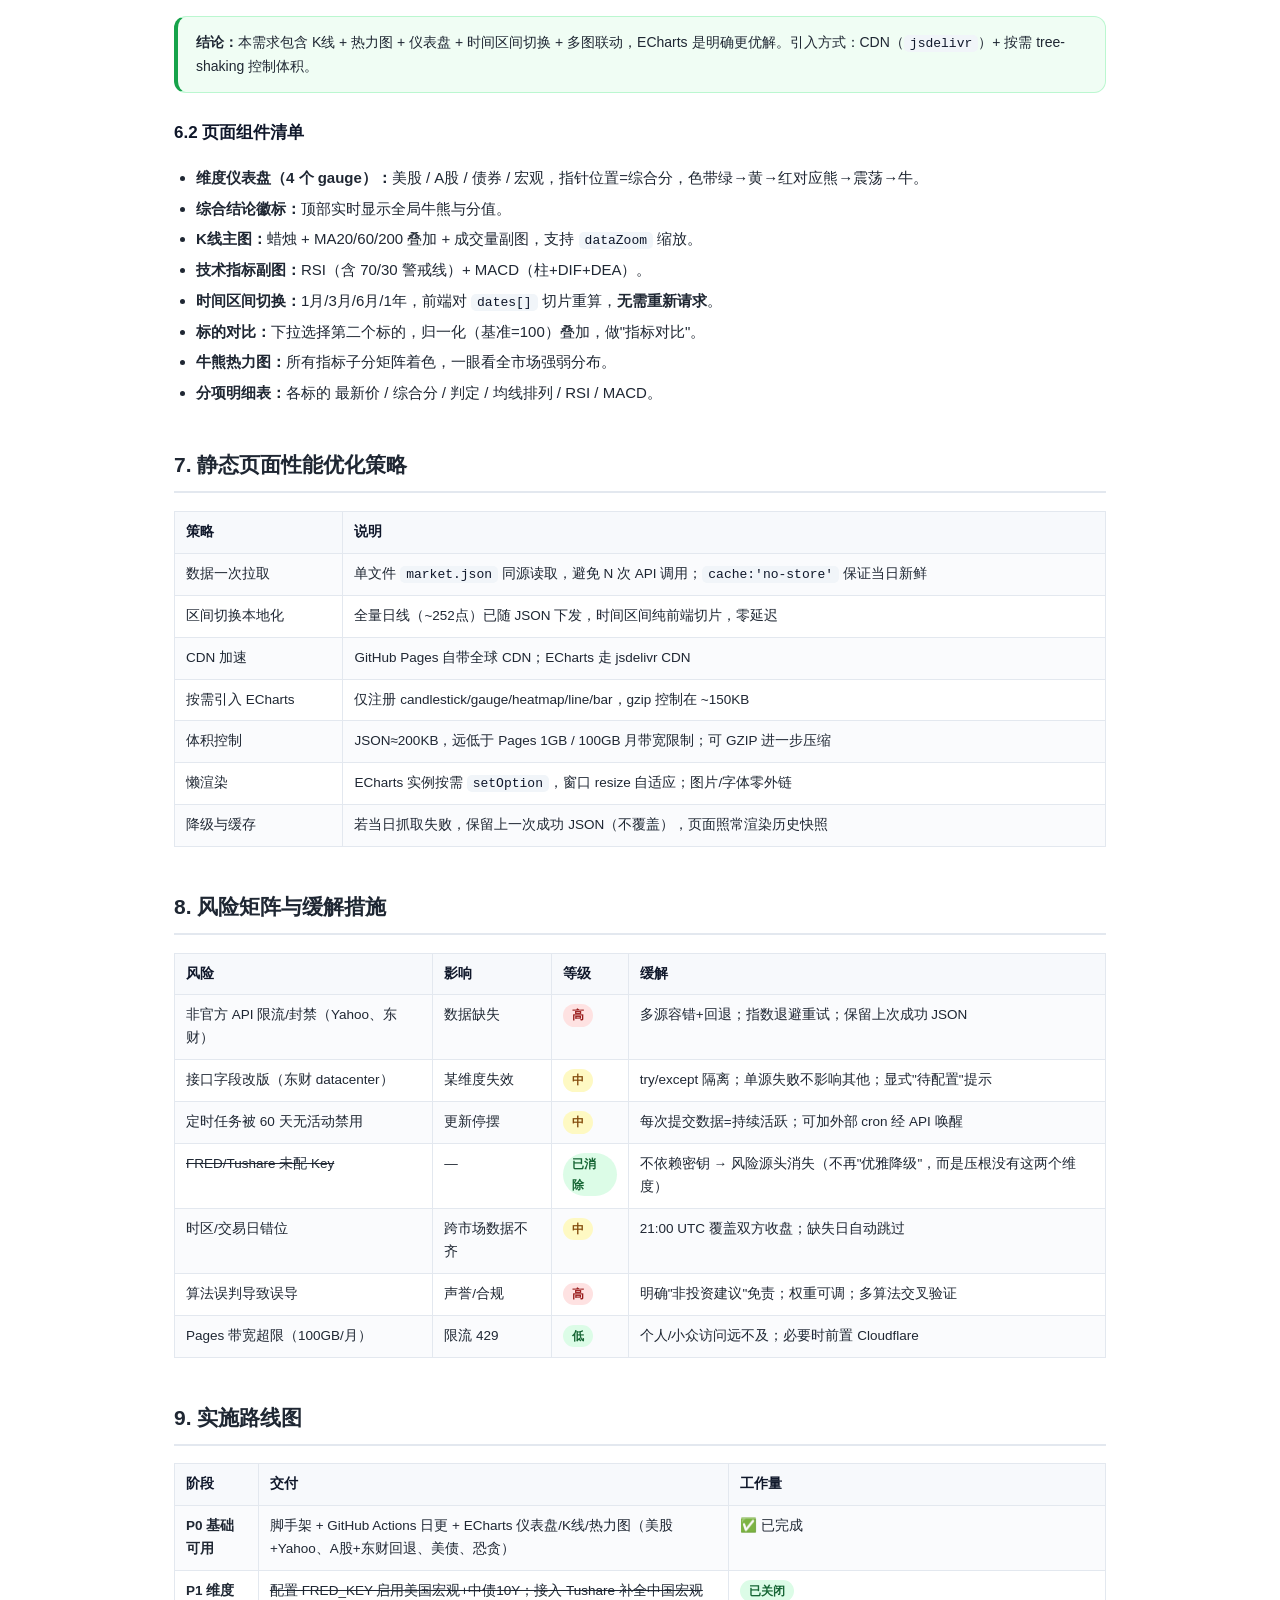
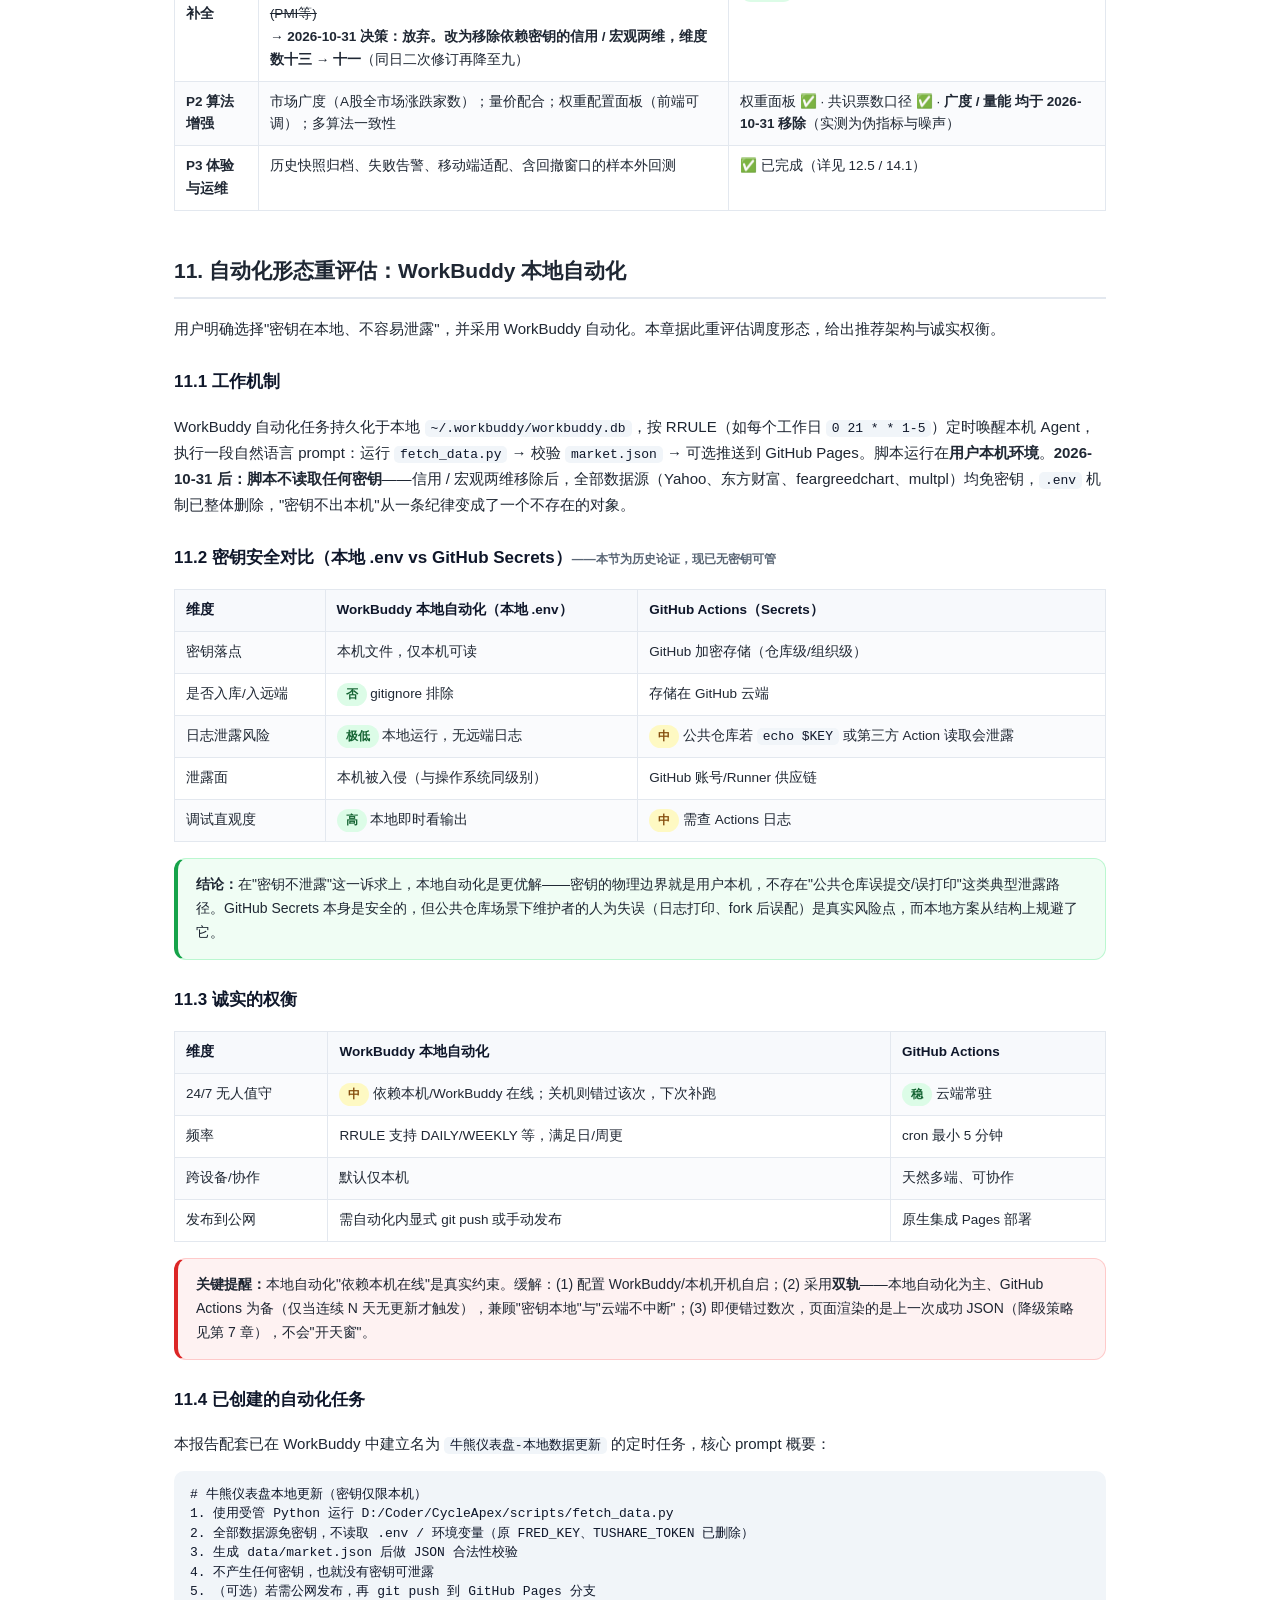
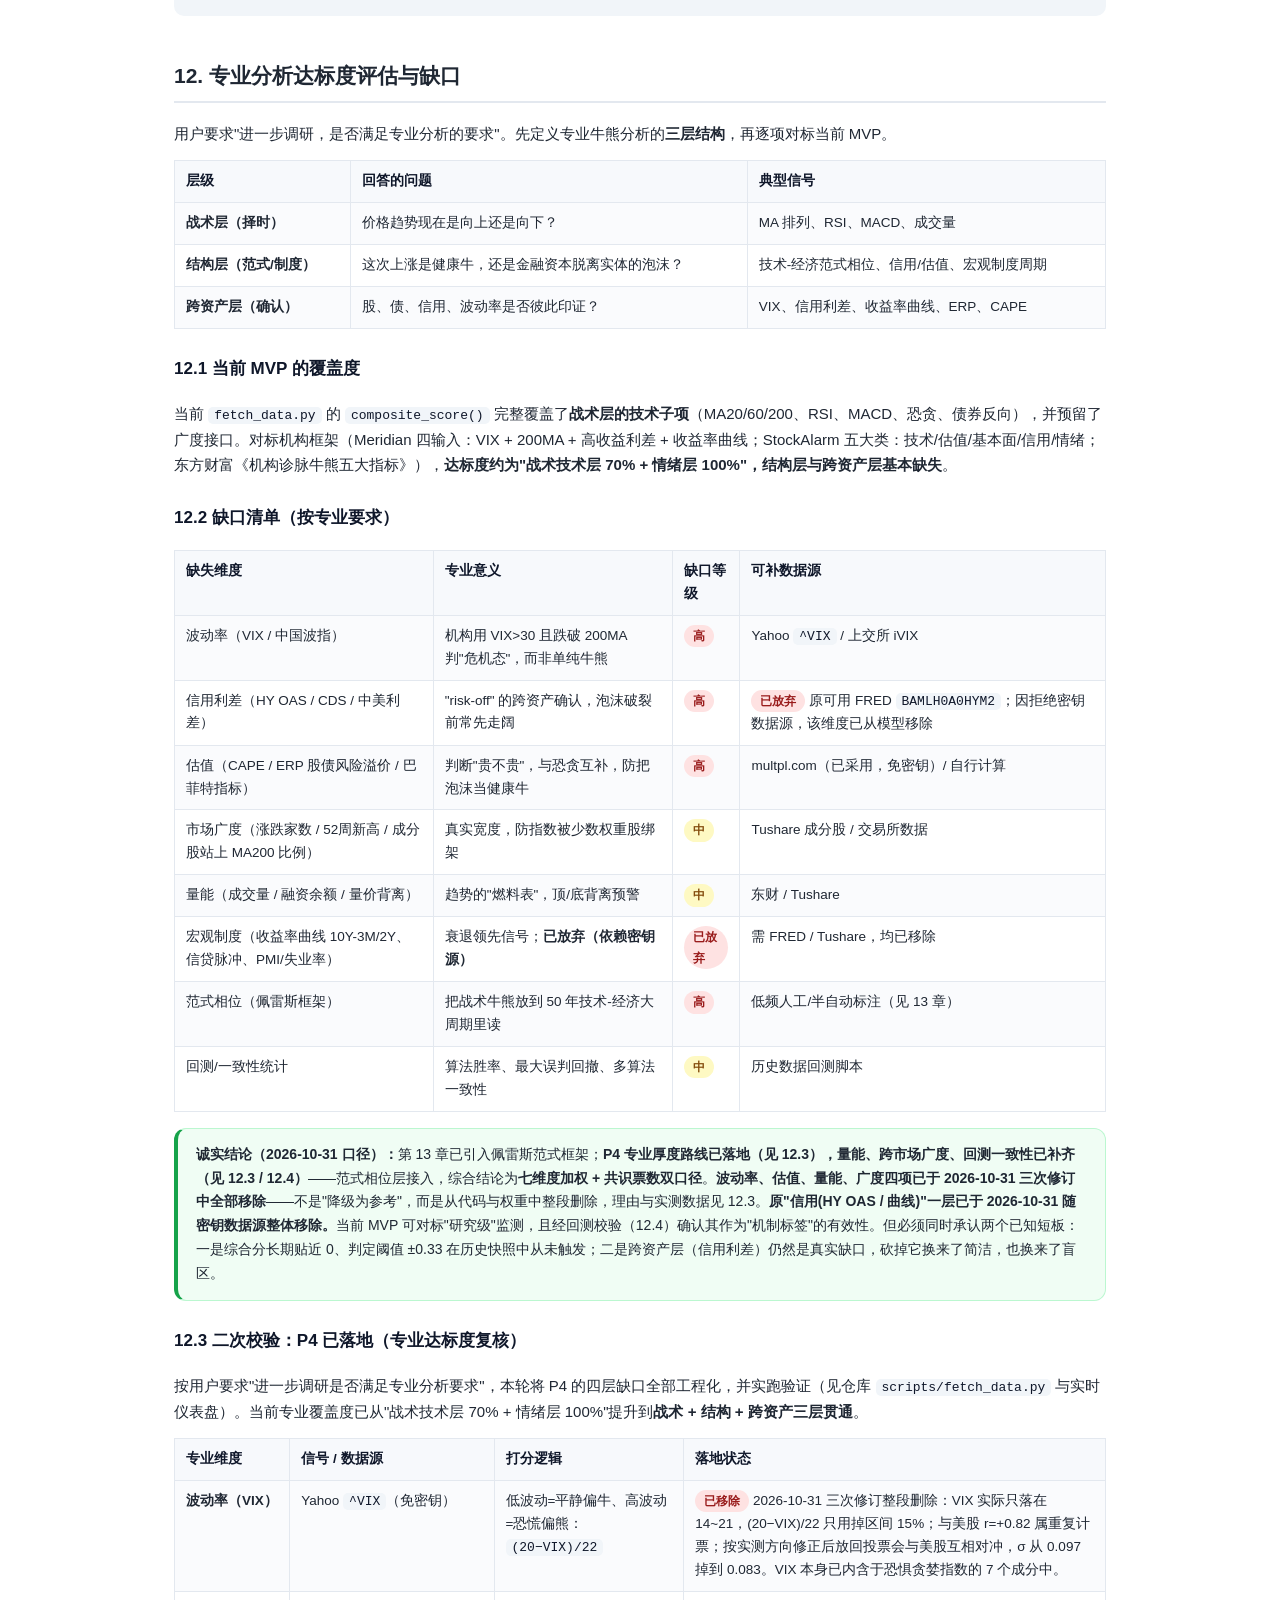
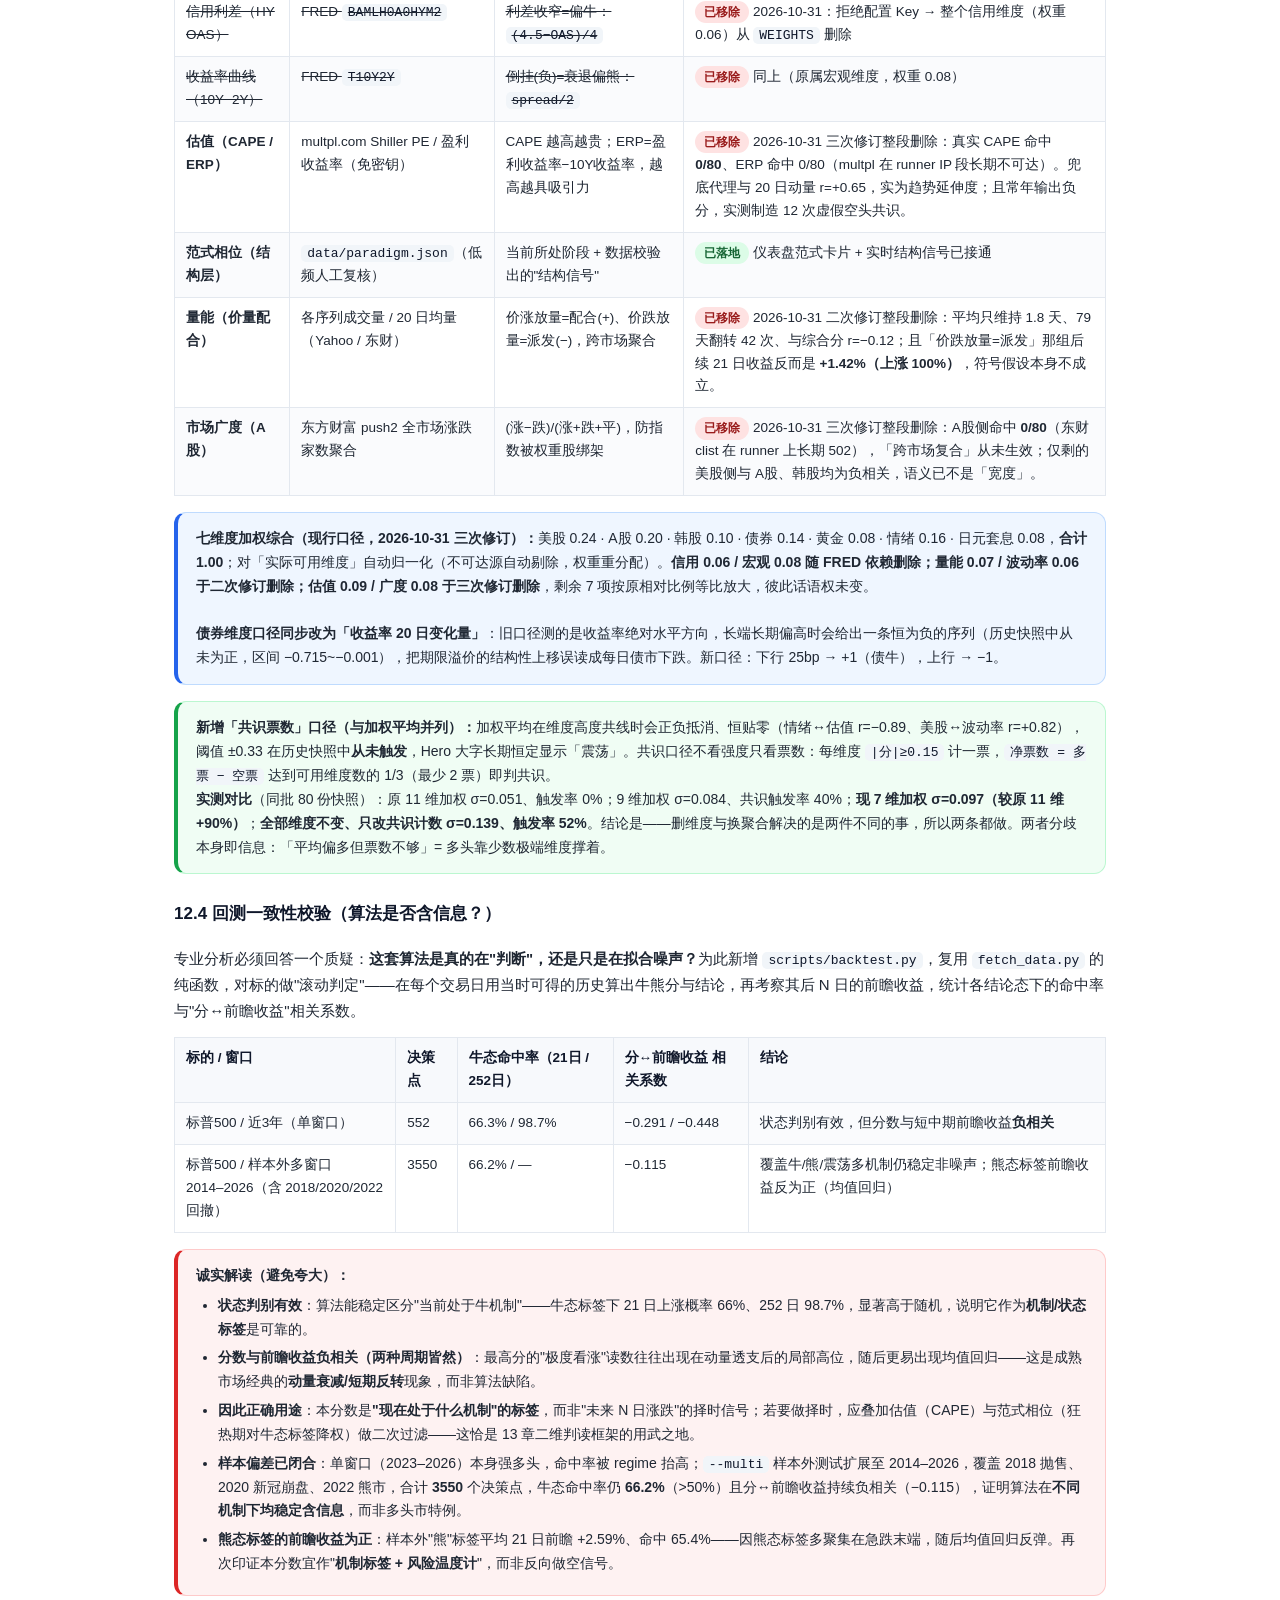
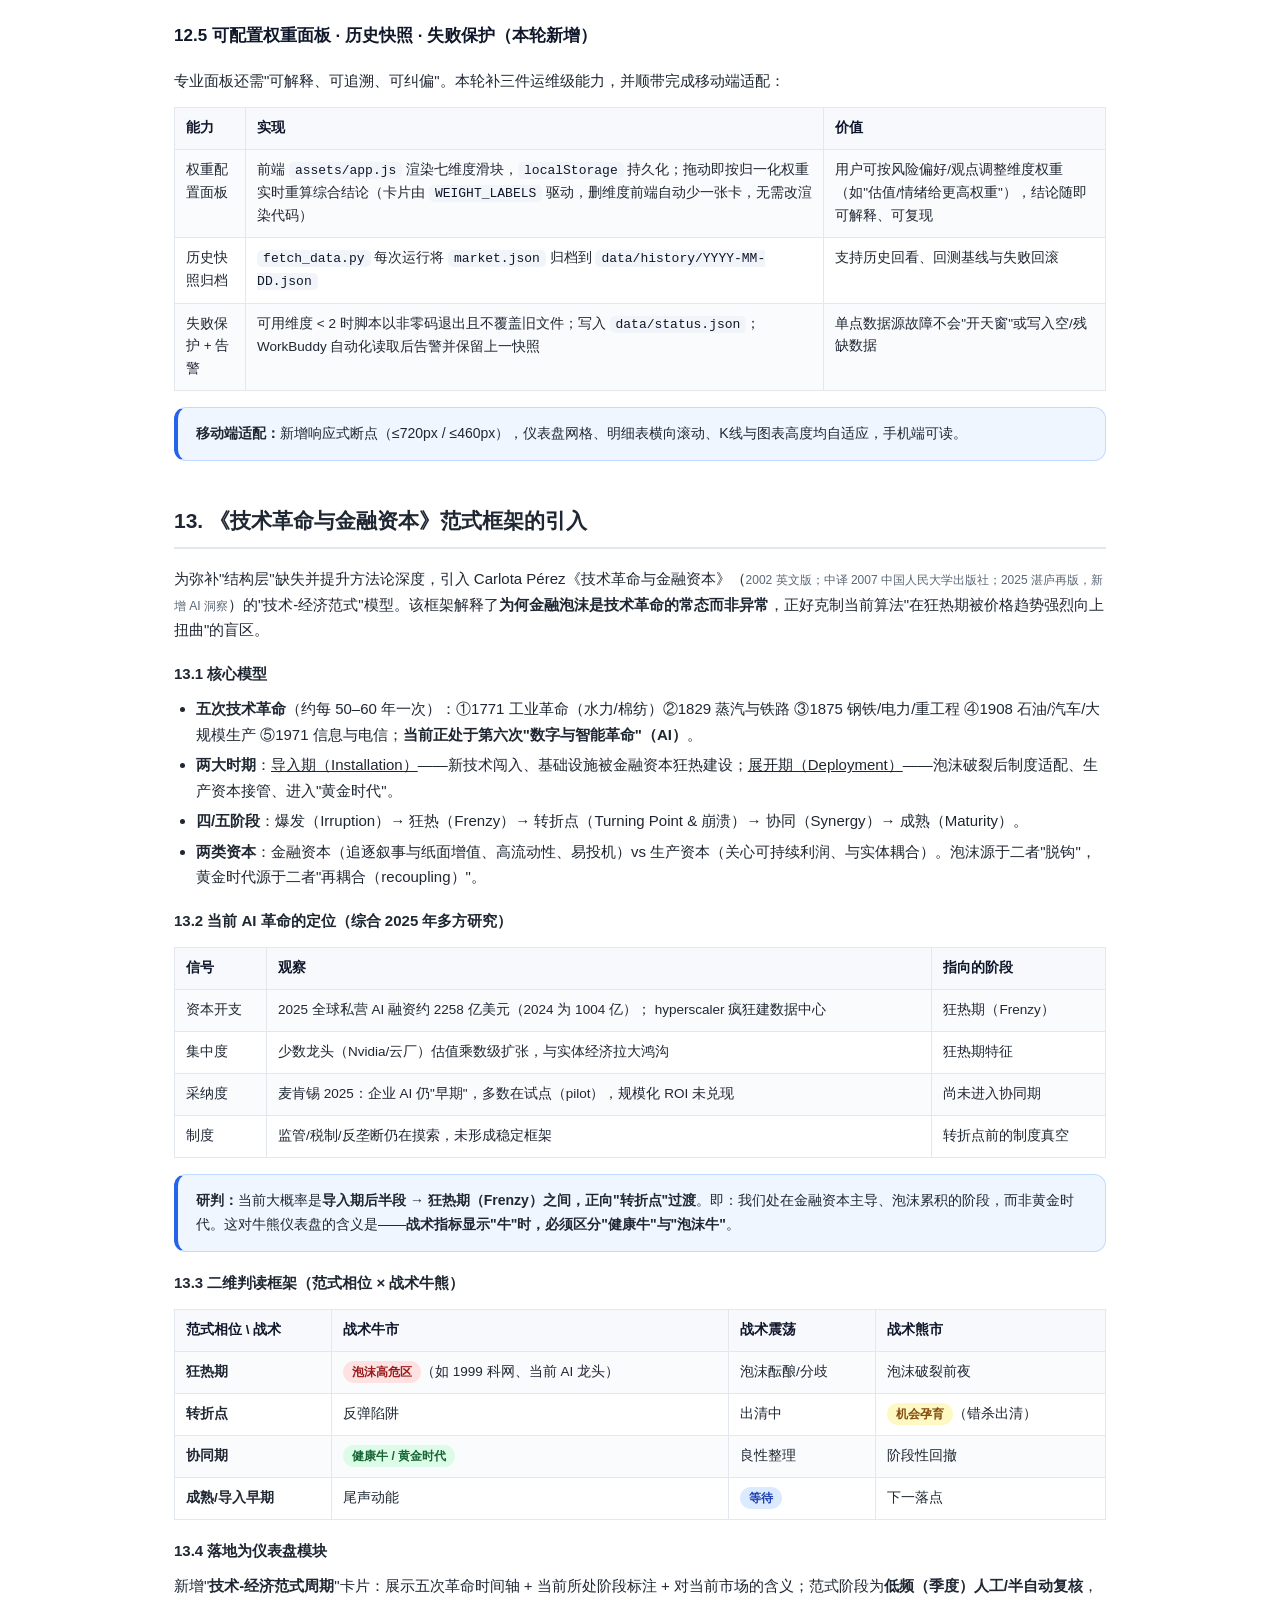
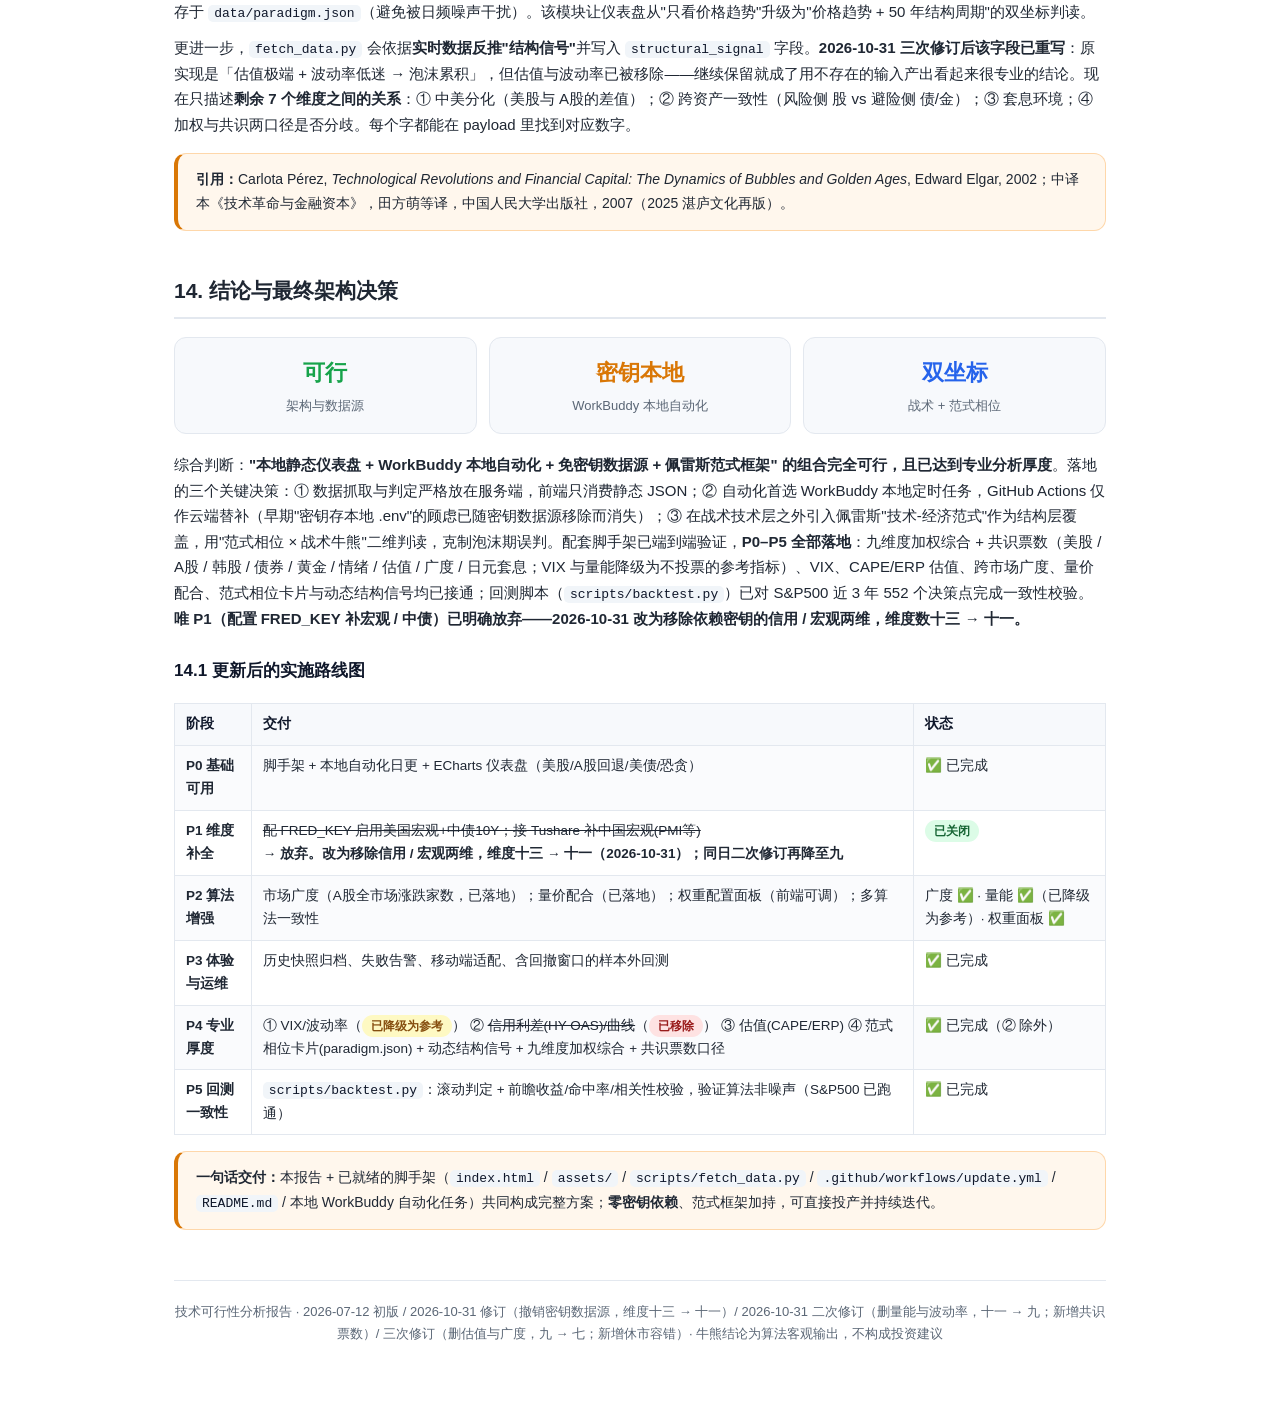
==== commit 2e4d2782: "feat: 东财残缺响应识别 + 节流；清理文档口径与死代码 ## 抓取稳定性（今天的 3/4 次 A股 退化，根因在这里） 东财被限流时不报错，而是返回 HTTP 200 + 只含 1 根 K 线的" ====
--- a/report.html
+++ b/report.html
@@ -70,7 +70,7 @@
   <b>2026-10-31 修订说明（读下文之前请先看这里）：</b>本文是 2026-07-12 的可行性研究报告，保留了当时的决策轨迹与原始论证。但方案此后发生了一次<b>实质性收缩</b>，凡下文出现下列表述，均以本条为准：
   <ul>
     <li><b>数据源全部免密钥</b>——项目最终决定不申请、不配置任何 API Key（含 FRED、Tushare）。<code>.env</code> / <code>.env.example</code> / Actions Secrets 均已删除，<b>不存在"未配 Key 所以缺数"这回事</b>。</li>
-    <li><b>维度由十三收缩为十一</b>——依赖 FRED 的<b>信用（HY OAS / 10Y−2Y 曲线）</b>与<b>宏观（CPI / 失业率 / GDP / 曲线制度）</b>两个维度已从模型<b>整段移除</b>：不是置空、不是降级为"待配置"，而是代码与权重一并删掉。剩余 11 维权重合计 0.89，运行时按实际可用维度归一化。</li>
+    <li><b>维度由十三收缩为十一</b>——依赖 FRED 的<b>信用（HY OAS / 10Y−2Y 曲线）</b>与<b>宏观（CPI / 失业率 / GDP / 曲线制度）</b>两个维度已从模型<b>整段移除</b>：不是置空、不是降级为"待配置"，而是代码与权重一并删掉。此步后 11 维权重合计 0.89，运行时按实际可用维度归一化（<b>后续又经两次收缩，最终为 7 维、合计 1.00，见下两条</b>）。</li>
     <li><b>维度由十一再收缩为九（2026-10-31 二次修订）</b>——<b>量能</b>与<b>波动率</b>退出投票席位。量能在历史快照中 86 天翻转 42 次、与综合分 r=−0.12（噪声）；波动率 σ=0.068（全部维度最低）、与美股 r=+0.82（纯复述）。VIX 改以 <code>risk_gauge</code> 形式作「风险温度」展示，不再投票。<b>同时新增「共识票数」口径，与加权平均并列输出</b>，以解决加权口径长期贴近 0、阈值从不触发的缺陷。</li>
     <li><b>维度由九再收缩为七（2026-10-31 三次修订）</b>——<b>估值</b>与<b>广度</b>整段移除。估值维度真实 CAPE 命中 <b>0/80</b>，100% 走「价格/200MA」兜底，该代理与 20 日动量 r=+0.65，本质是趋势延伸度；且常年输出 −0.15~−0.35 的负分，实测制造了 <b>12 次虚假空头共识</b>。广度维度 A股侧（东财涨跌家数）命中 <b>0/80</b>，「跨市场复合」从未真正生效，剩下的美股侧 RSP/SPY 与 A股、韩股均为负相关，语义更接近「小盘 vs 大盘风格差」。连同上一批的量能、波动率，<b>四项全部退出模型</b>（不投票、也不作参考值展示）。<b>同时新增周末 / 休市的容错处理</b>：区分 <code>generated_at</code>（何时跑的）与 <code>data_freshness.as_of</code>（数据截止到哪天），并对零价、未来日期、重复日期做脏数据防御。</li>
     <li>下文"需 FRED_KEY 本地配置即亮""未配时优雅降级并提示""P1 维度补全：配置 FRED_KEY"等描述<b>均已作废</b>，对应位置已加标注。</li>
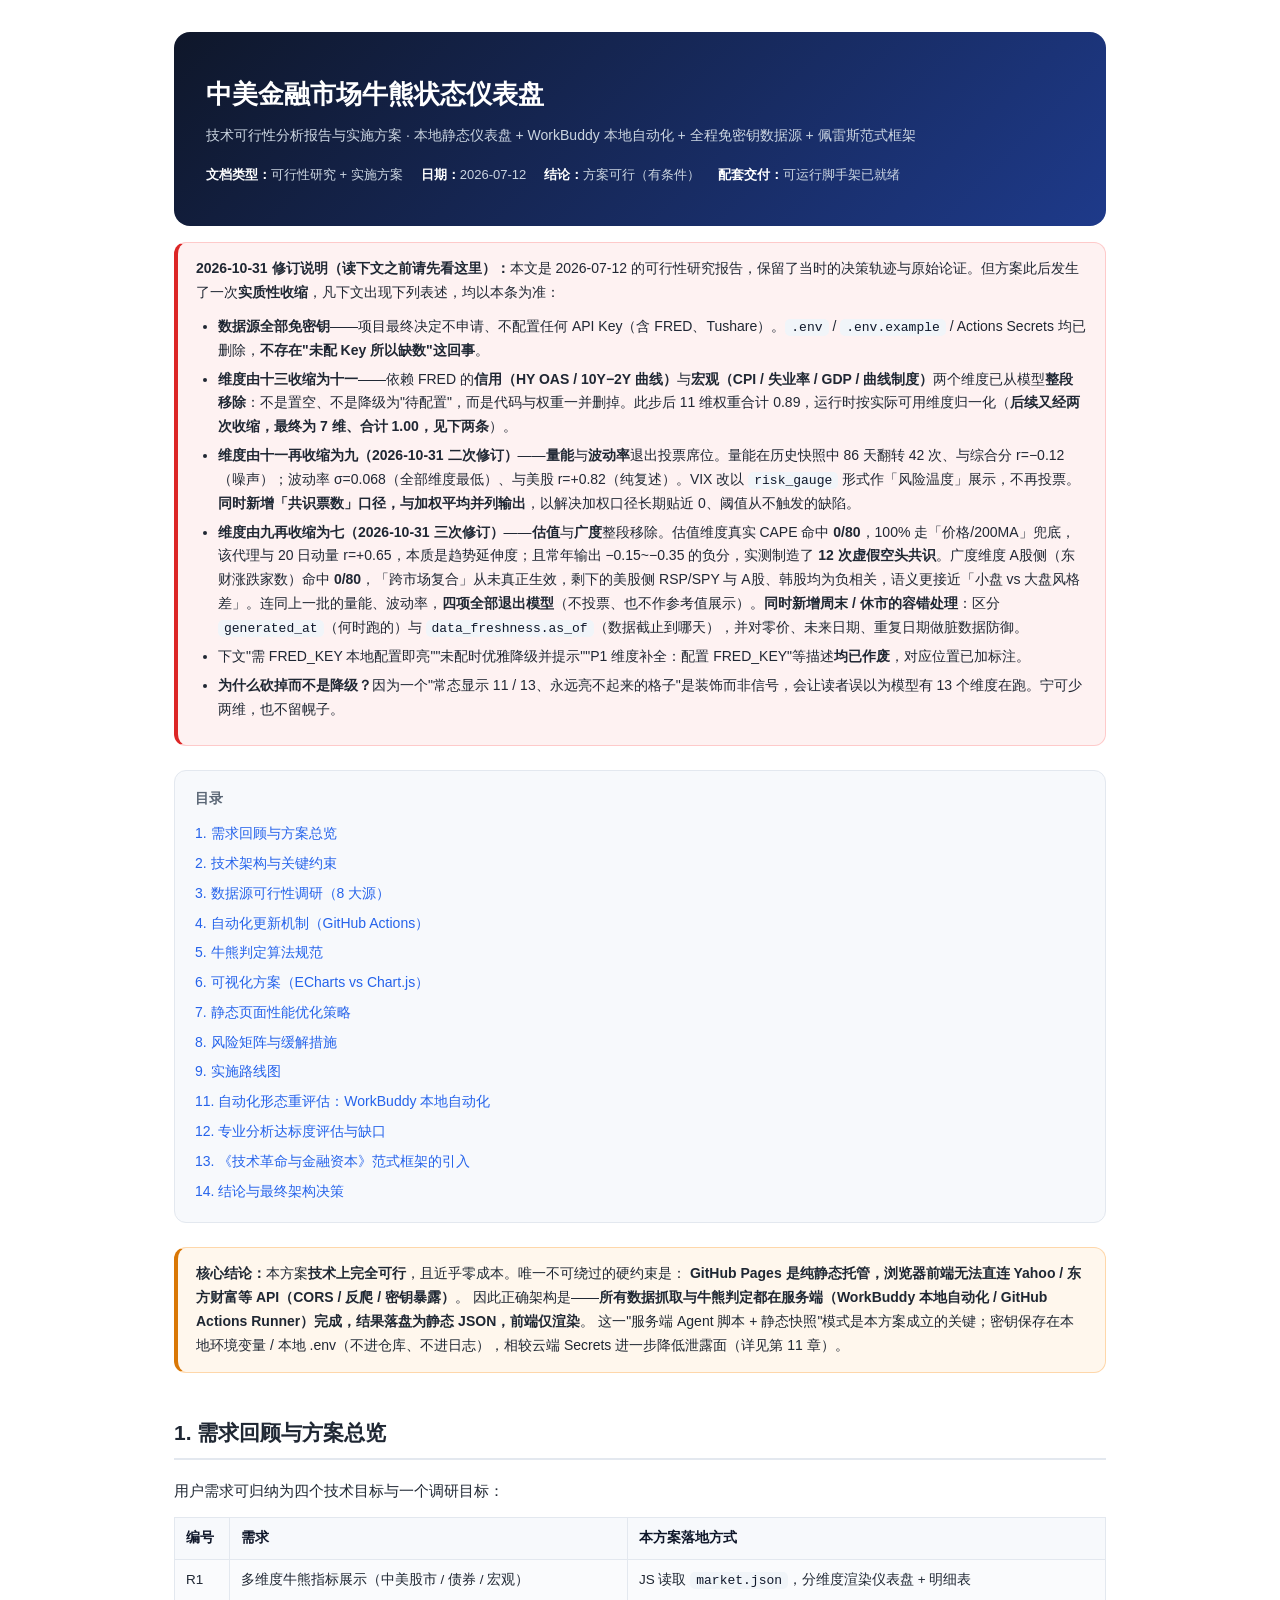
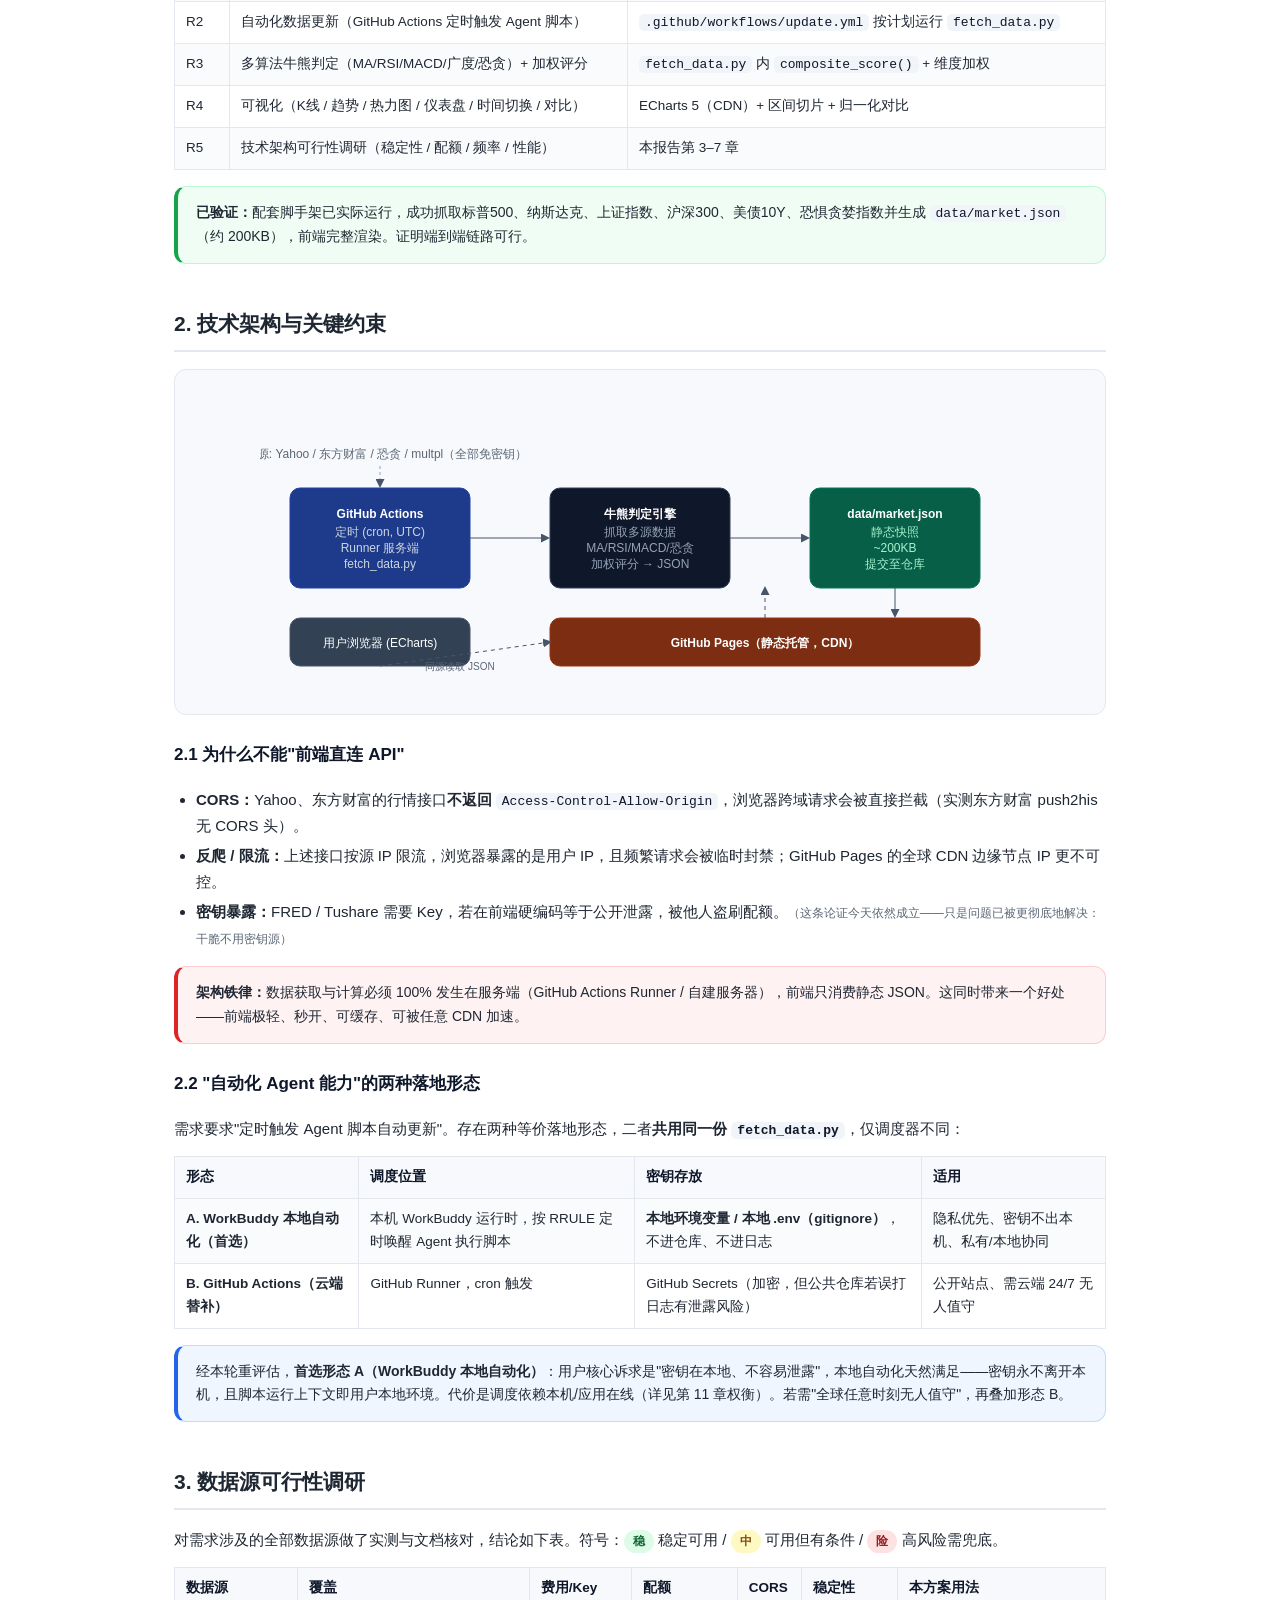
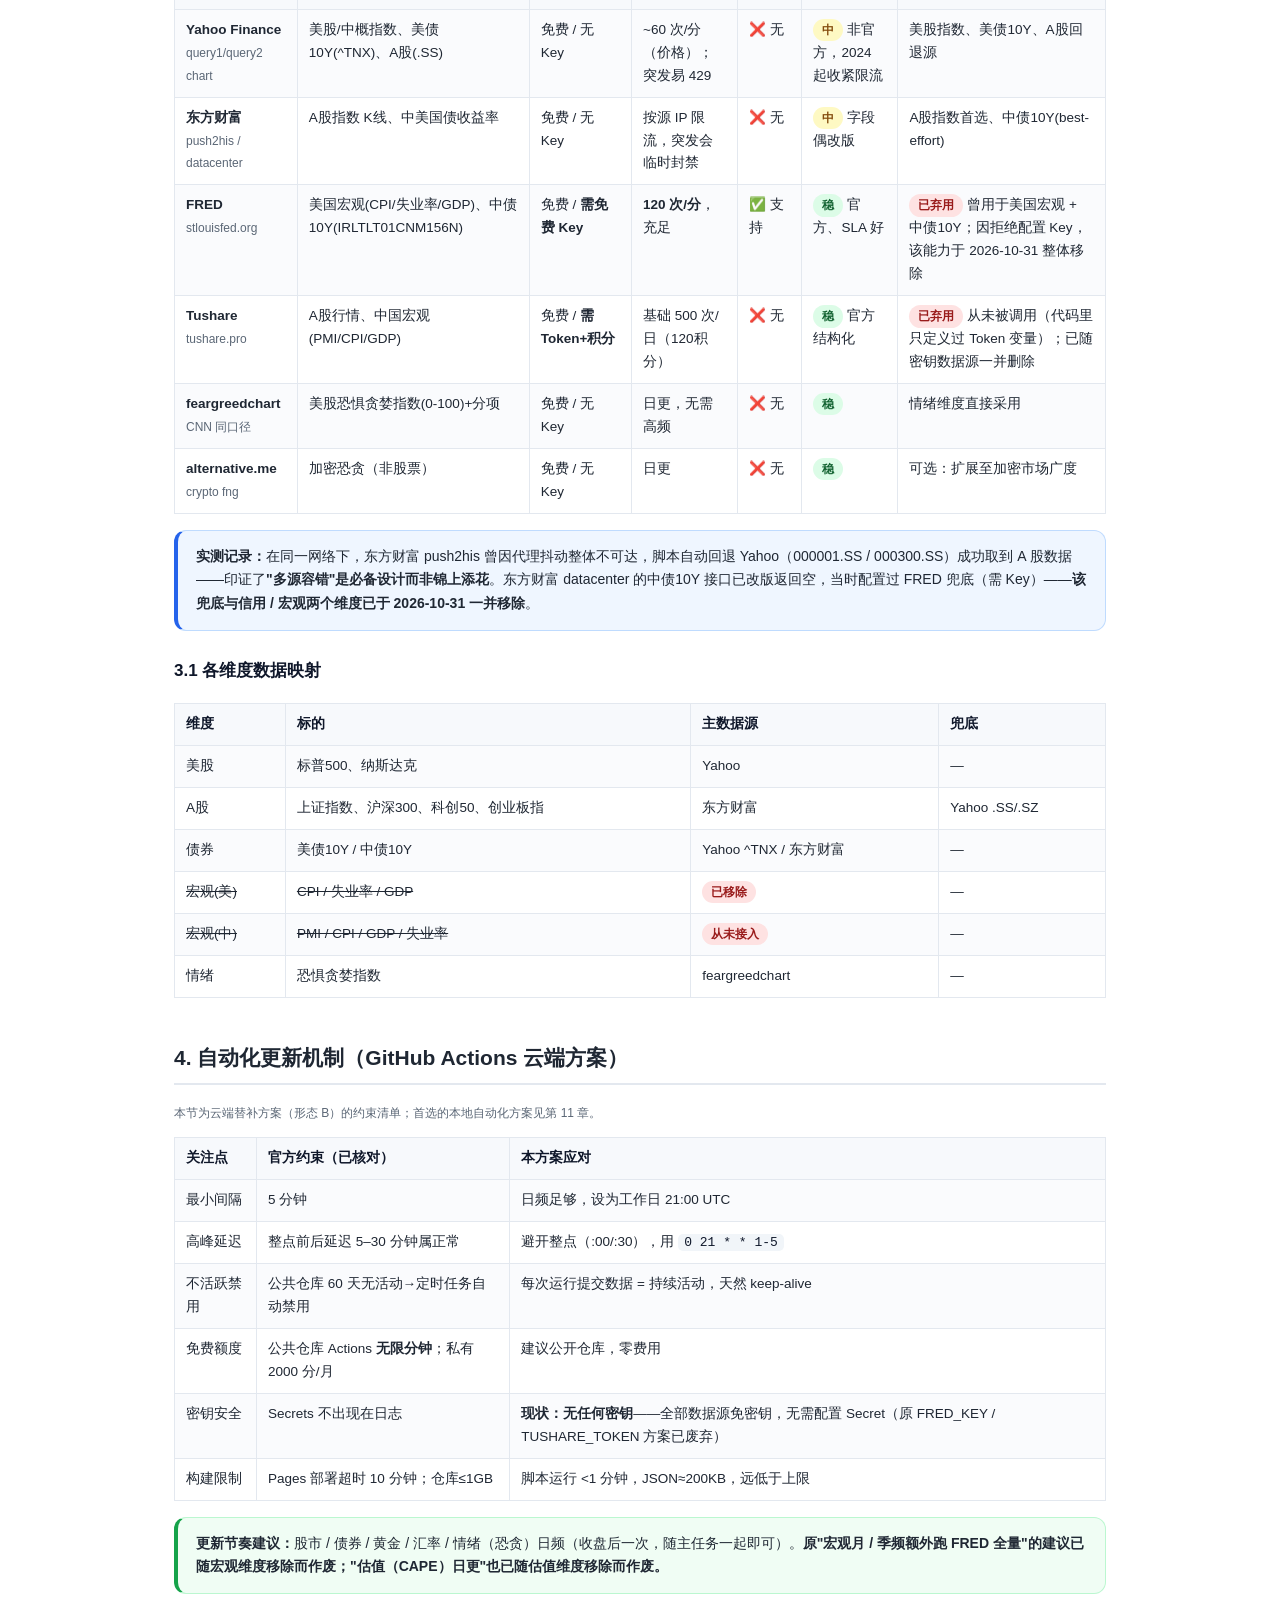
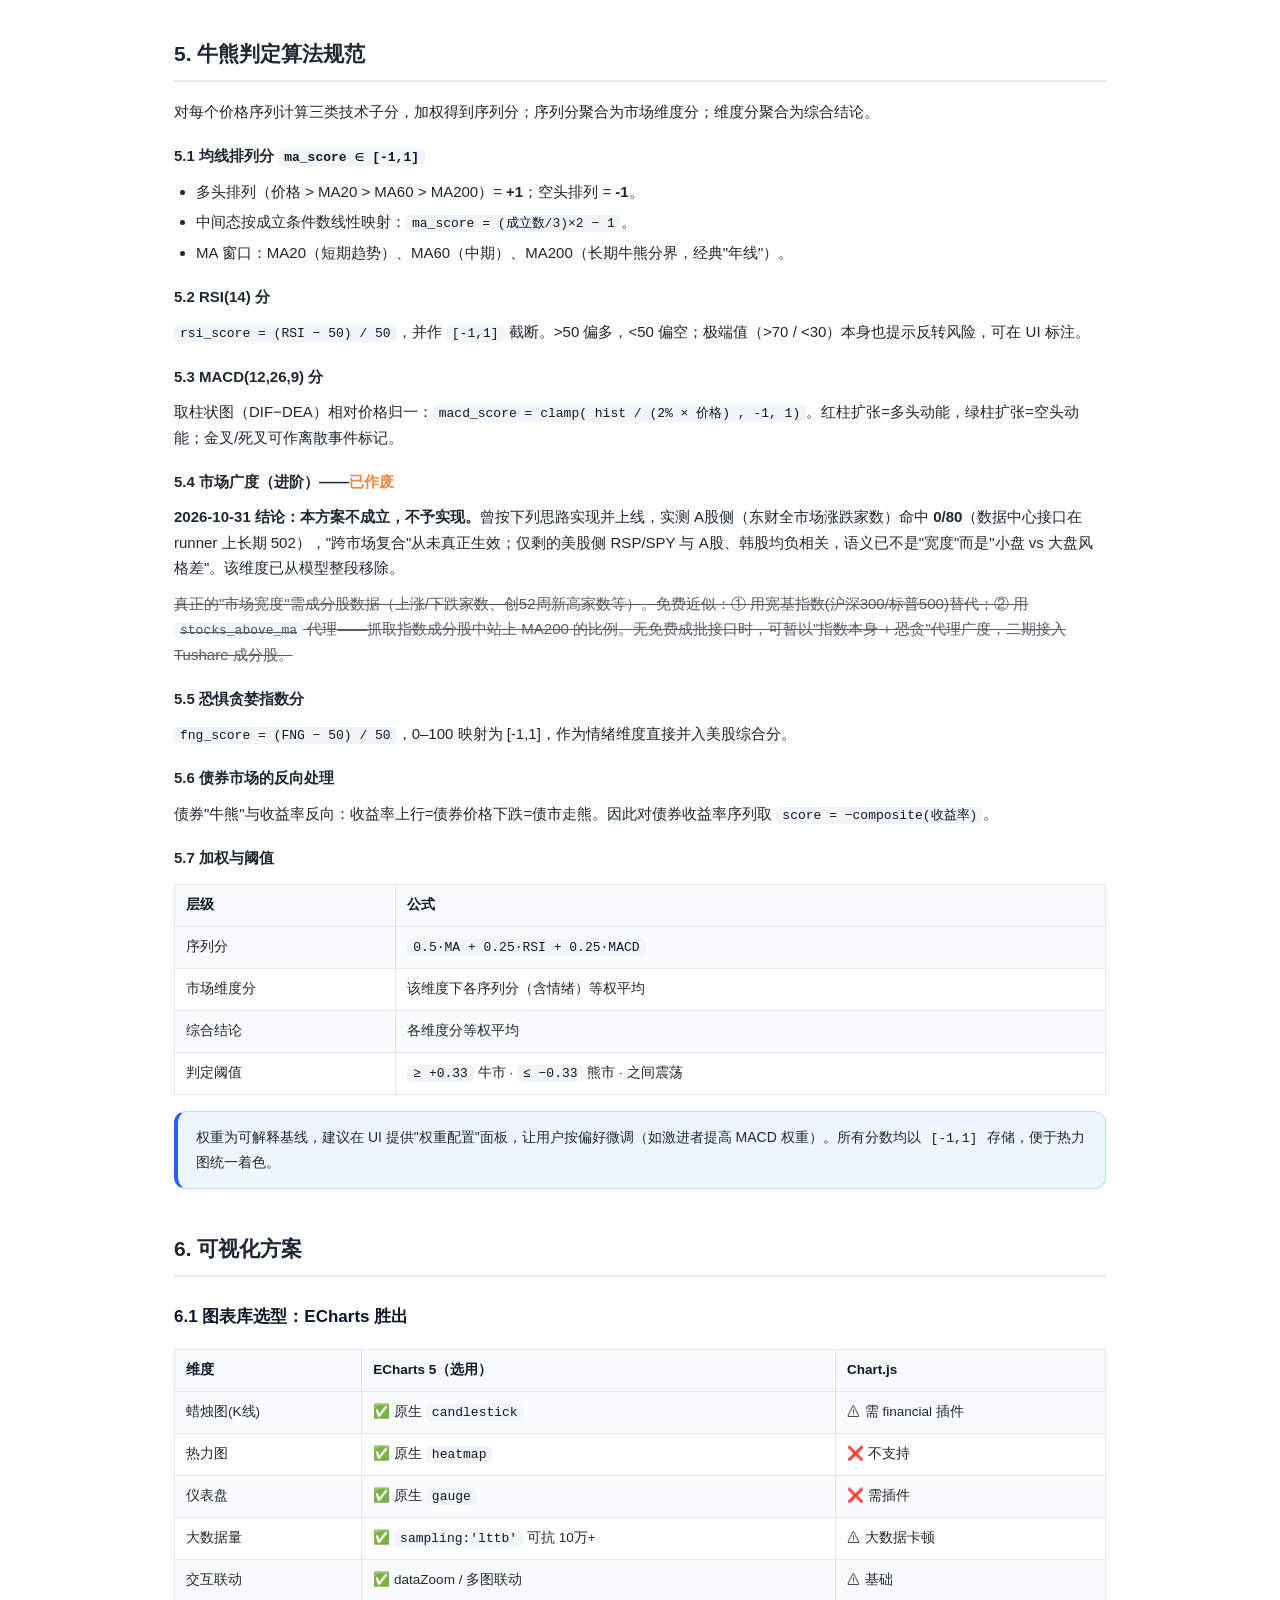
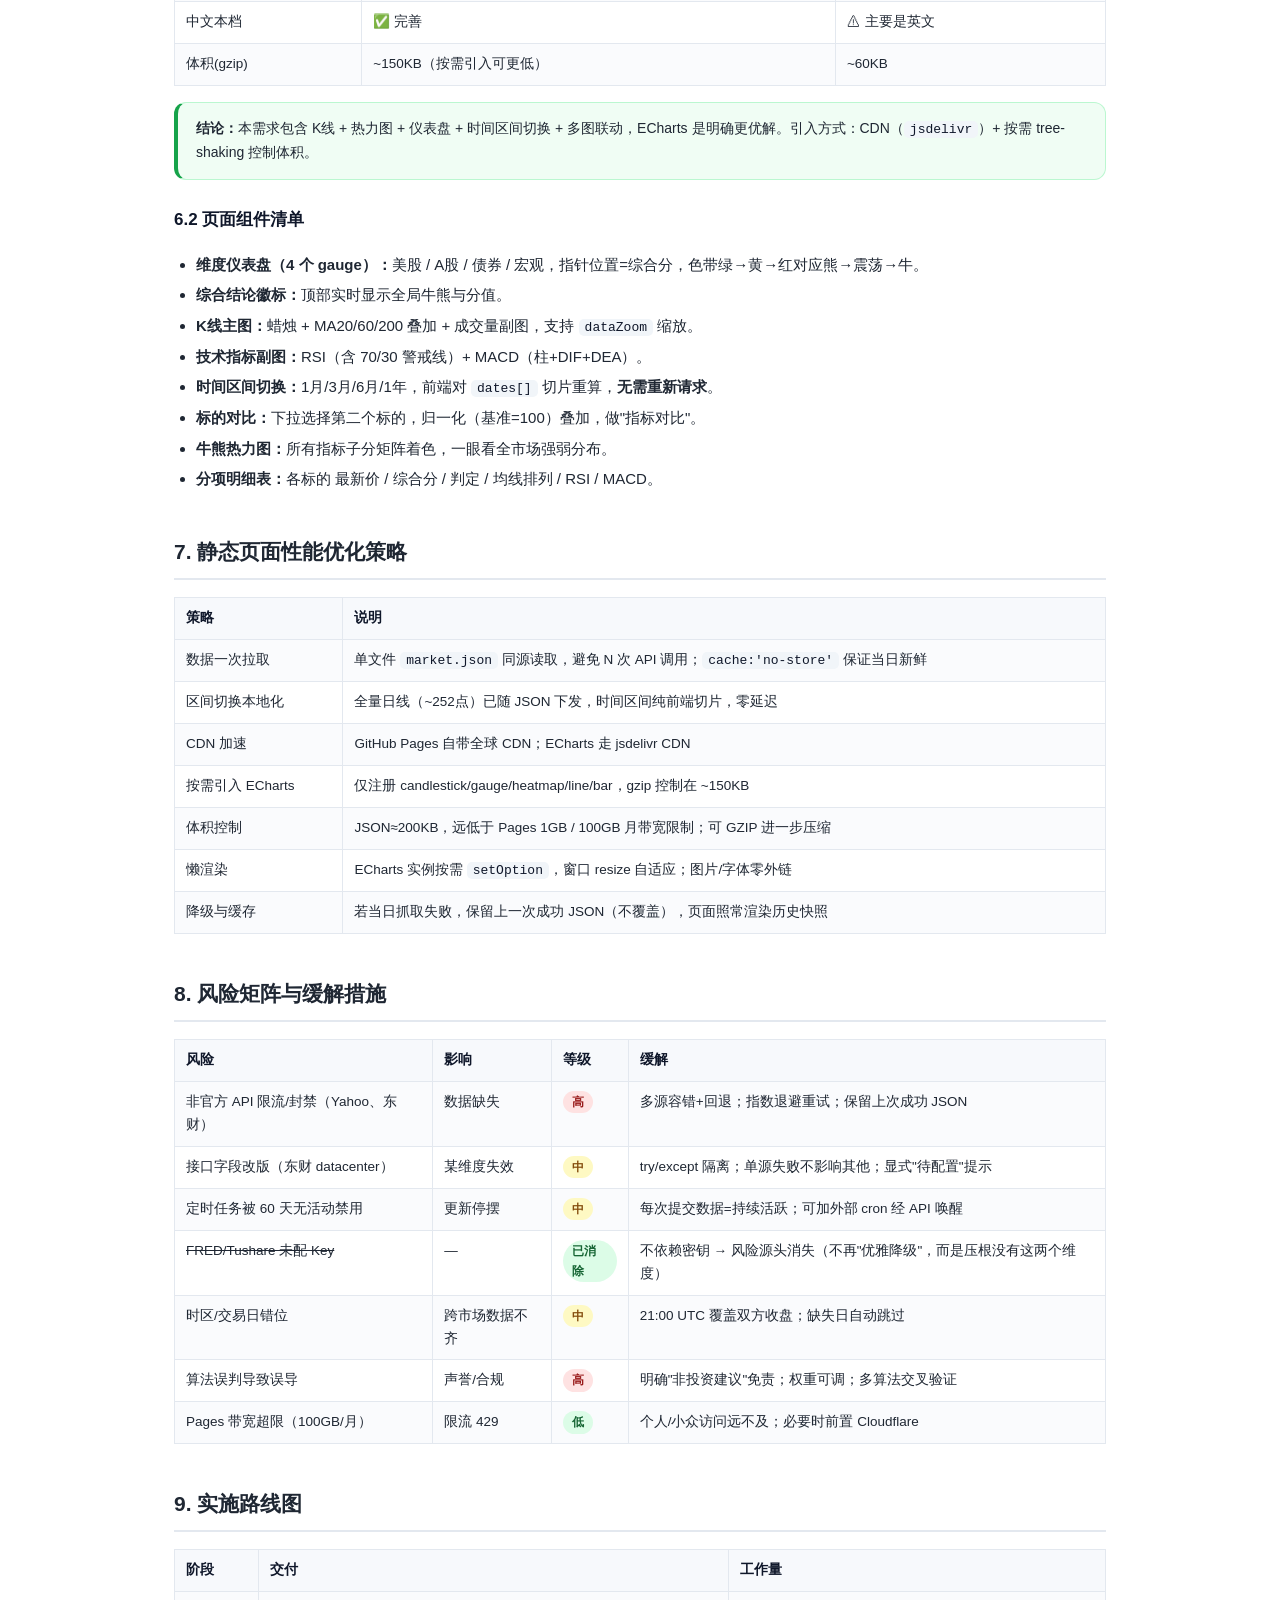
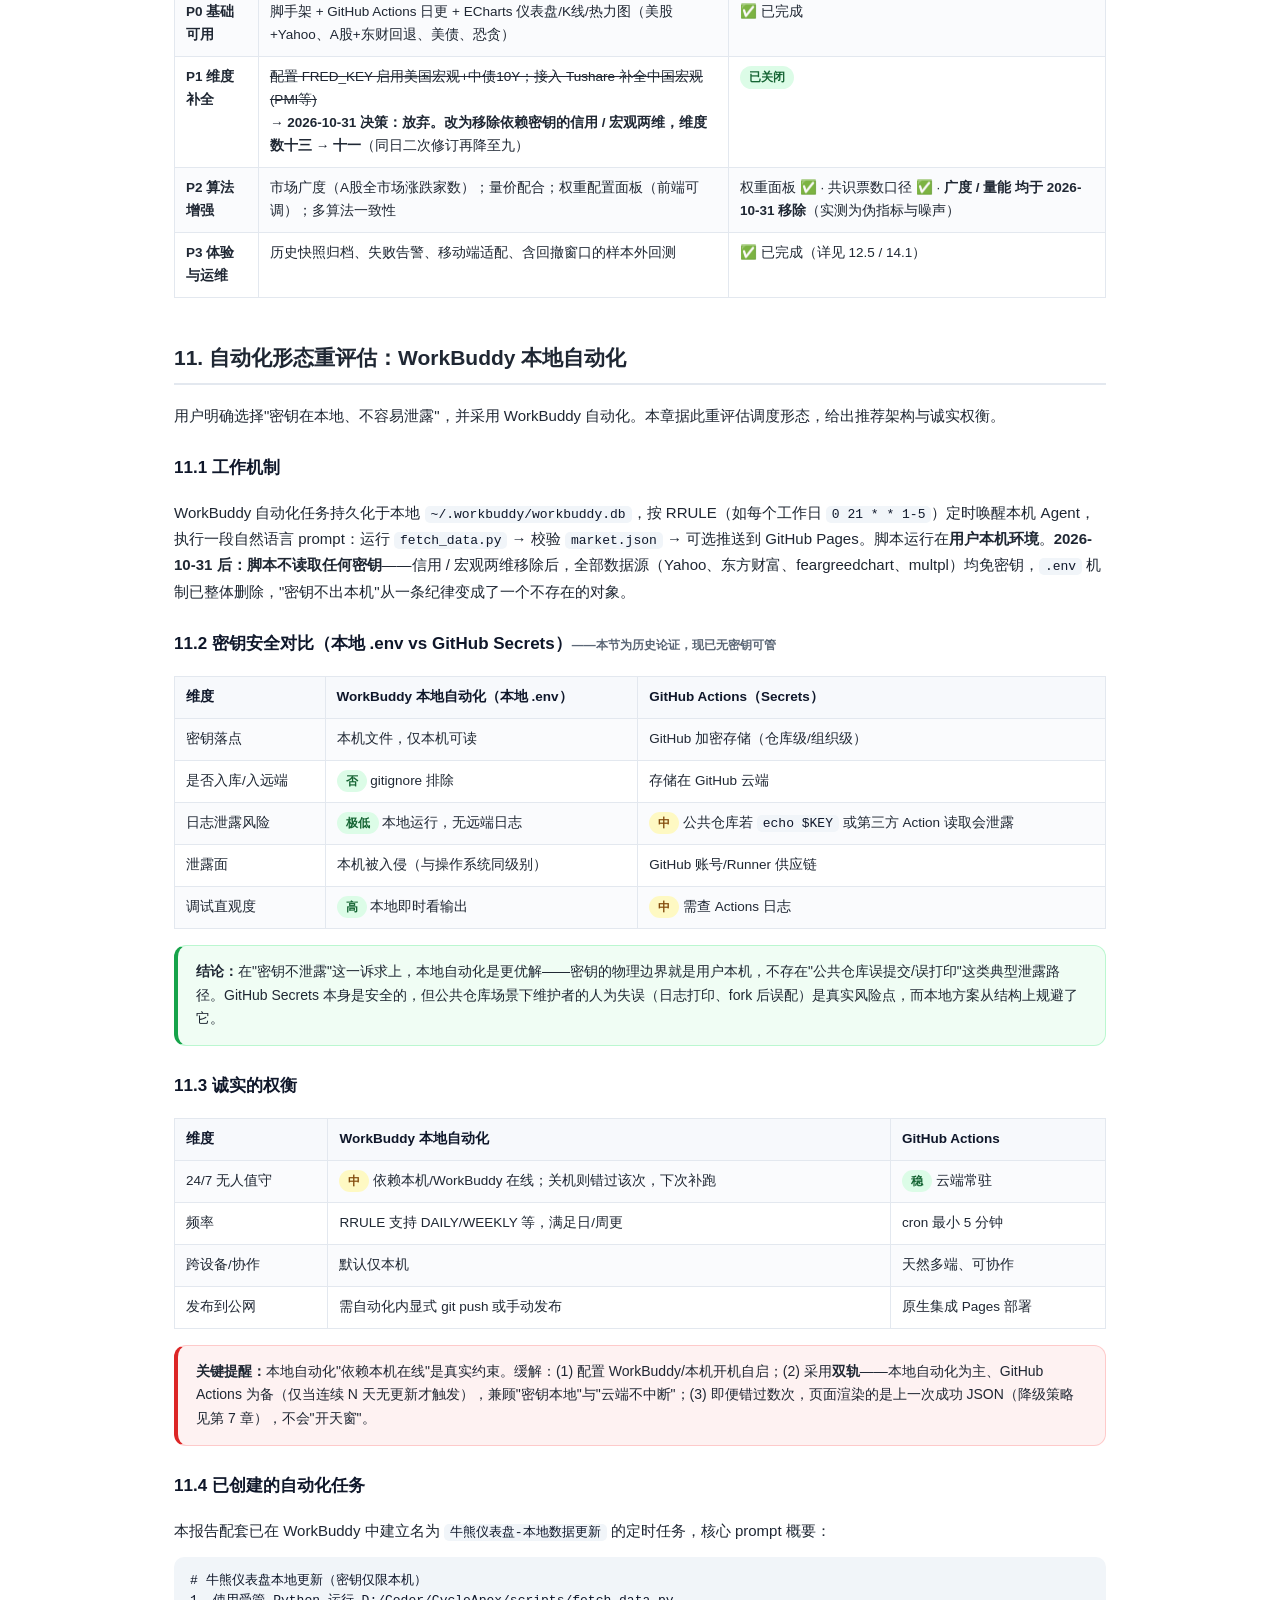
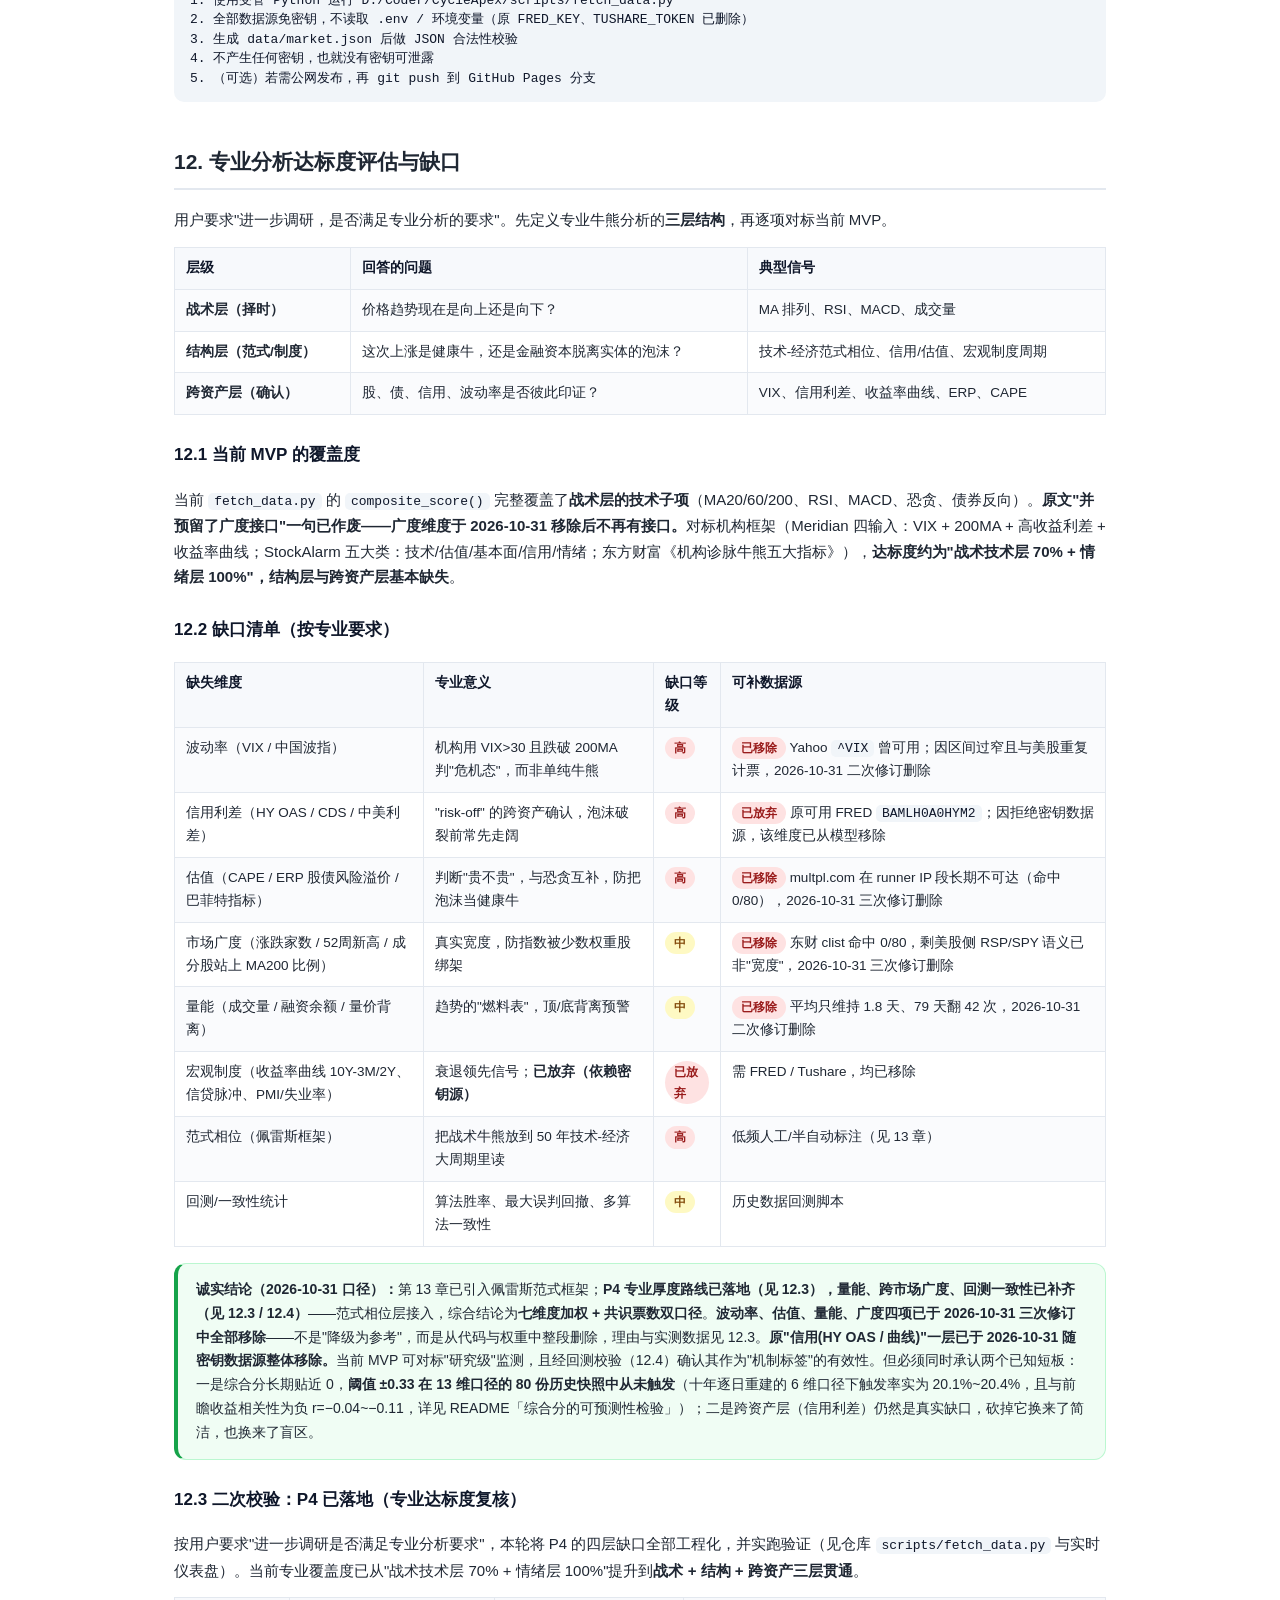
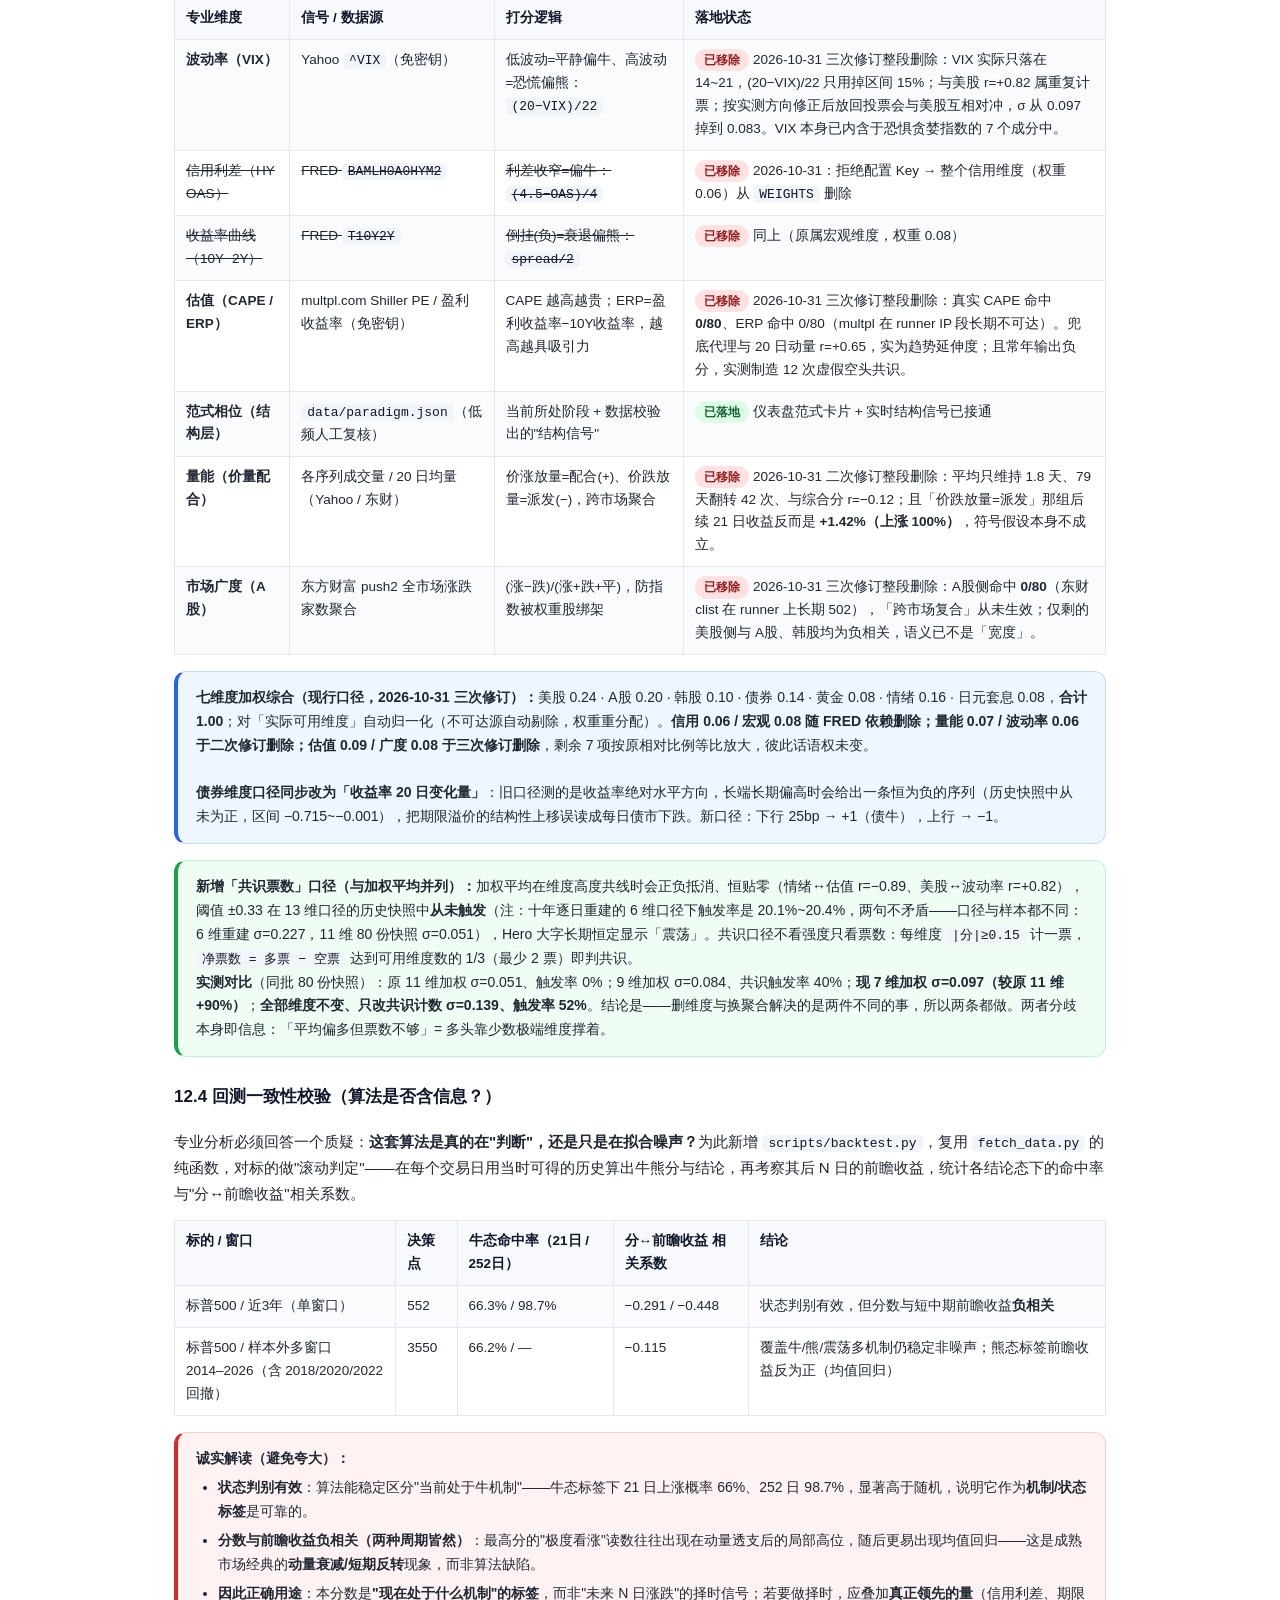
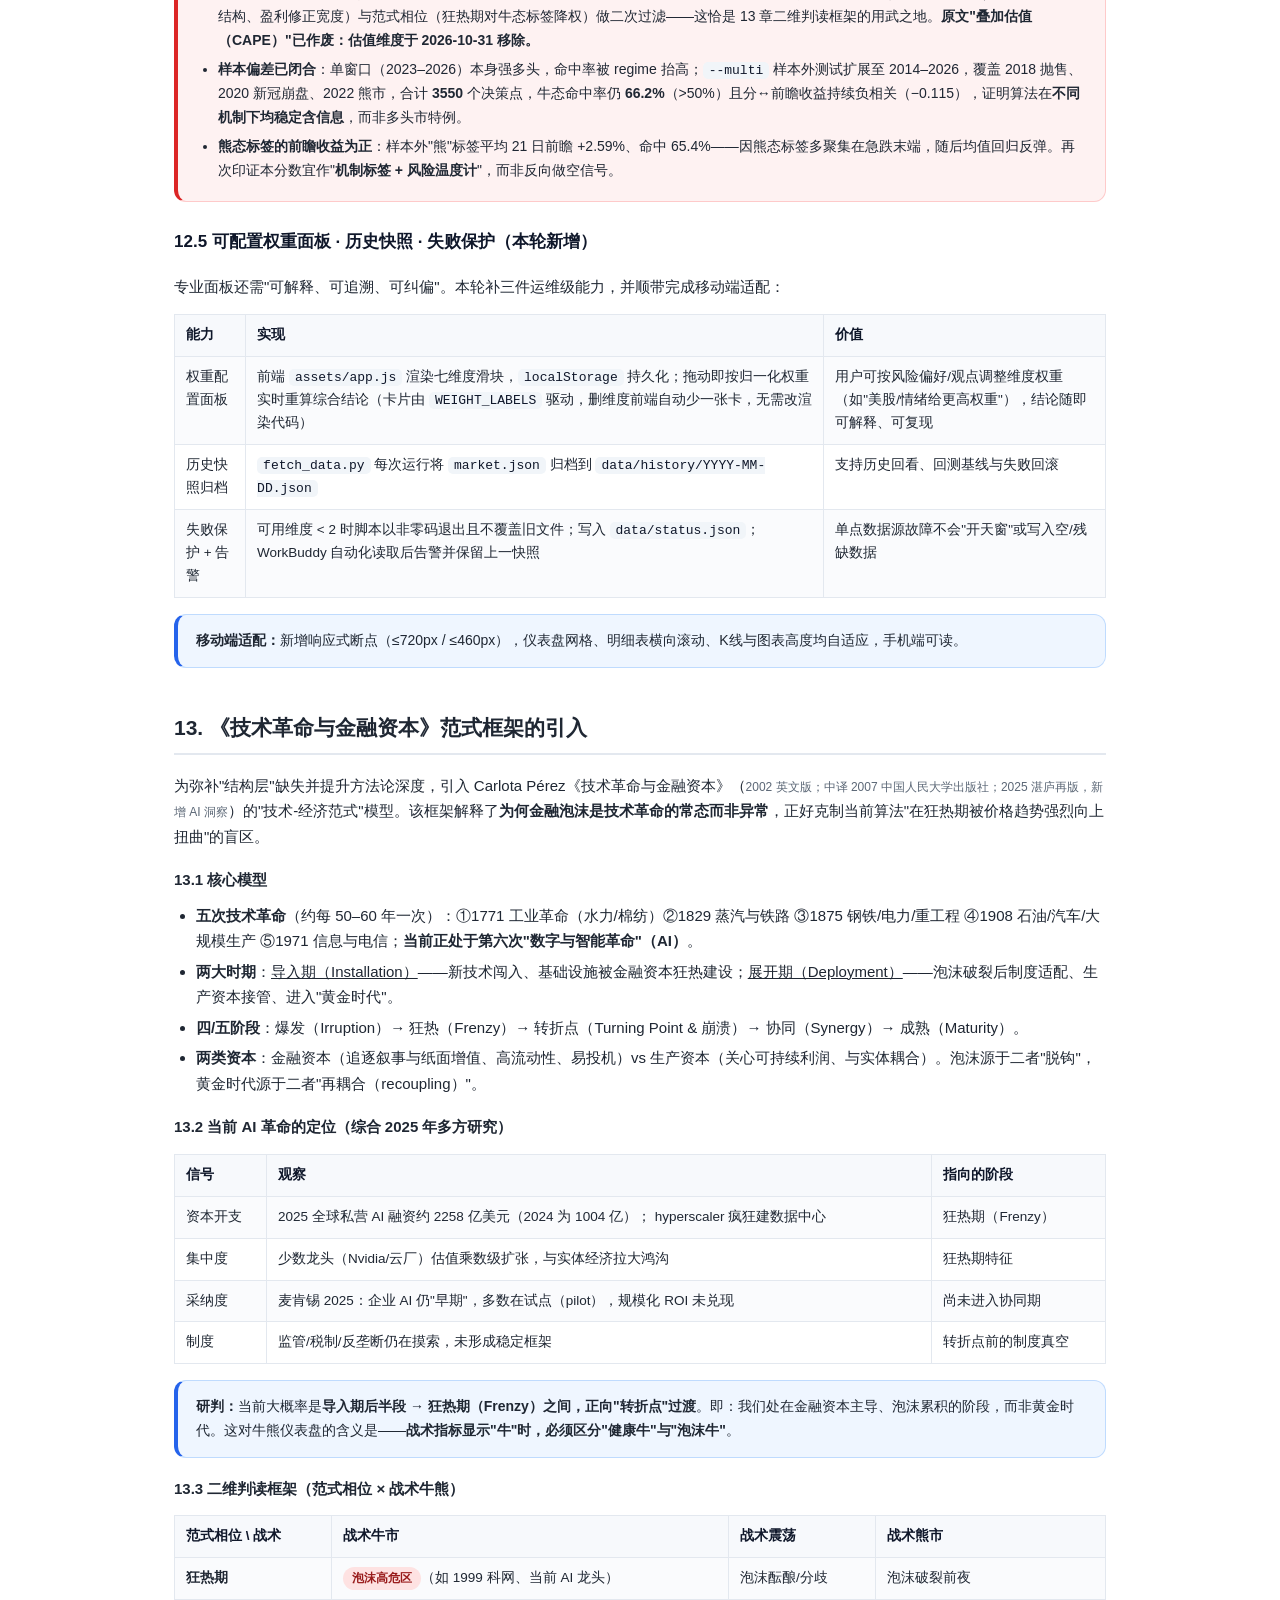
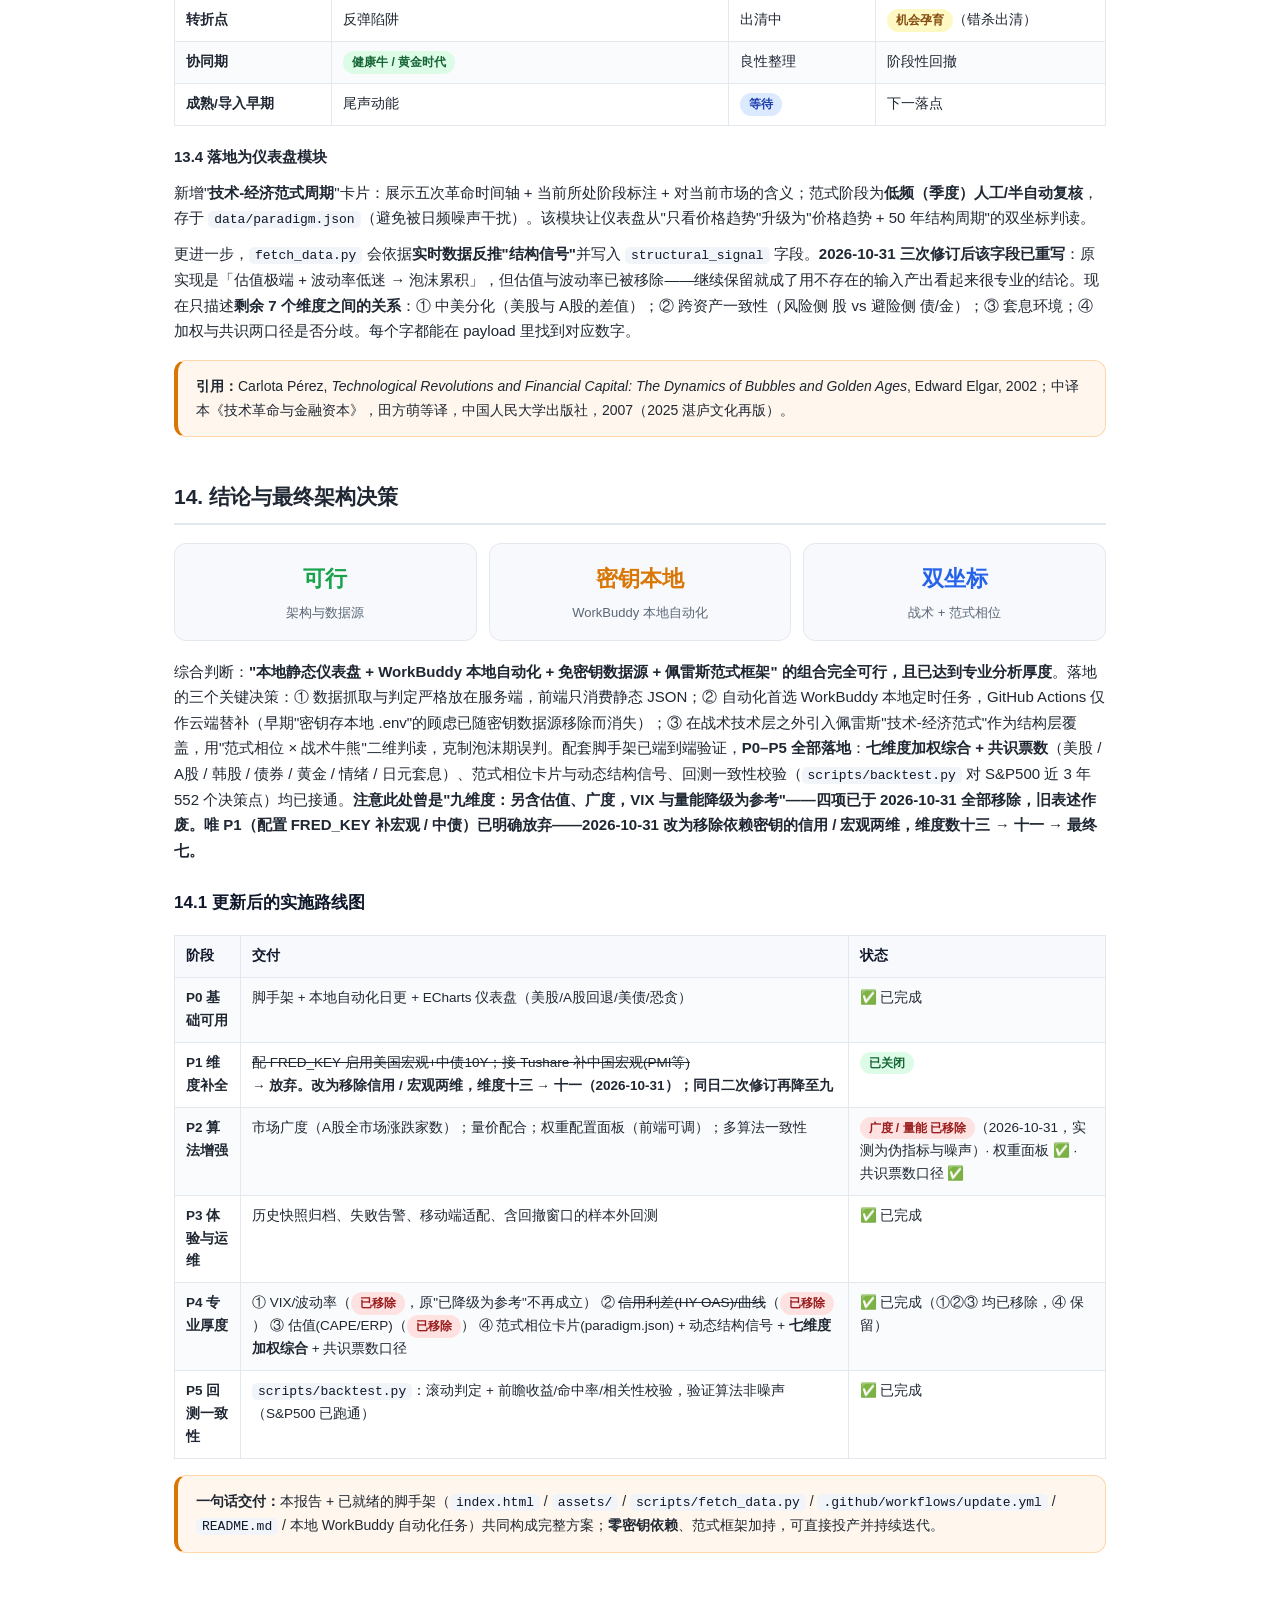
==== commit aef92ce4: "docs: 补上阈值标定的负结果，并清掉文档里已删维度的残影 README 新增「综合分的可预测性检验」一节，如实写负结果：十年逐日 重建后，综合分与前瞻收益相关性为 -0.04 ~ -0.11，十分" ====
--- a/report.html
+++ b/report.html
@@ -263,7 +263,7 @@
   <tr><td>密钥安全</td><td>Secrets 不出现在日志</td><td><b>现状：无任何密钥</b>——全部数据源免密钥，无需配置 Secret（原 FRED_KEY / TUSHARE_TOKEN 方案已废弃）</td></tr>
   <tr><td>构建限制</td><td>Pages 部署超时 10 分钟；仓库≤1GB</td><td>脚本运行 &lt;1 分钟，JSON≈200KB，远低于上限</td></tr>
 </table>
-<div class="callout ok"><b>更新节奏建议：</b>股市 / 债券 / 黄金 / 汇率日频（收盘后一次）；估值（CAPE）与情绪（恐贪）日更，随主任务一起即可。<b>原"宏观月 / 季频额外跑 FRED 全量"的建议已随宏观维度移除而作废。</b></div>
+<div class="callout ok"><b>更新节奏建议：</b>股市 / 债券 / 黄金 / 汇率 / 情绪（恐贪）日频（收盘后一次，随主任务一起即可）。<b>原"宏观月 / 季频额外跑 FRED 全量"的建议已随宏观维度移除而作废；"估值（CAPE）日更"也已随估值维度移除而作废。</b></div>
 
 <!-- ========== 5 ========== -->
 <h2 id="s5">5. 牛熊判定算法规范</h2>
@@ -282,8 +282,9 @@
 <h4>5.3 MACD(12,26,9) 分</h4>
 <p>取柱状图（DIF−DEA）相对价格归一：<code>macd_score = clamp( hist / (2% × 价格) , -1, 1)</code>。红柱扩张=多头动能，绿柱扩张=空头动能；金叉/死叉可作离散事件标记。</p>
 
-<h4>5.4 市场广度（进阶，建议二期）</h4>
-<p>真正的"市场宽度"需成分股数据（上涨/下跌家数、创52周新高家数等）。免费近似：① 用宽基指数(沪深300/标普500)替代；② 用 <code>stocks_above_ma</code> 代理——抓取指数成分股中站上 MA200 的比例。无免费成批接口时，可暂以"指数本身 + 恐贪"代理广度，二期接入 Tushare 成分股。</p>
+<h4>5.4 市场广度（进阶）——<span style="color:var(--warn,#f0883e)">已作废</span></h4>
+<p><b>2026-10-31 结论：本方案不成立，不予实现。</b>曾按下列思路实现并上线，实测 A股侧（东财全市场涨跌家数）命中 <b>0/80</b>（数据中心接口在 runner 上长期 502），"跨市场复合"从未真正生效；仅剩的美股侧 RSP/SPY 与 A股、韩股均负相关，语义已不是"宽度"而是"小盘 vs 大盘风格差"。该维度已从模型整段移除。</p>
+<p style="opacity:.75"><s>真正的"市场宽度"需成分股数据（上涨/下跌家数、创52周新高家数等）。免费近似：① 用宽基指数(沪深300/标普500)替代；② 用 <code>stocks_above_ma</code> 代理——抓取指数成分股中站上 MA200 的比例。无免费成批接口时，可暂以"指数本身 + 恐贪"代理广度，二期接入 Tushare 成分股。</s></p>
 
 <h4>5.5 恐惧贪婪指数分</h4>
 <p><code>fng_score = (FNG − 50) / 50</code>，0–100 映射为 [-1,1]，作为情绪维度直接并入美股综合分。</p>
@@ -412,21 +413,21 @@
 </table>
 
 <h3>12.1 当前 MVP 的覆盖度</h3>
-<p>当前 <code>fetch_data.py</code> 的 <code>composite_score()</code> 完整覆盖了<strong>战术层的技术子项</strong>（MA20/60/200、RSI、MACD、恐贪、债券反向），并预留了广度接口。对标机构框架（Meridian 四输入：VIX + 200MA + 高收益利差 + 收益率曲线；StockAlarm 五大类：技术/估值/基本面/信用/情绪；东方财富《机构诊脉牛熊五大指标》），<strong>达标度约为"战术技术层 70% + 情绪层 100%"，结构层与跨资产层基本缺失</strong>。</p>
+<p>当前 <code>fetch_data.py</code> 的 <code>composite_score()</code> 完整覆盖了<strong>战术层的技术子项</strong>（MA20/60/200、RSI、MACD、恐贪、债券反向）。<b>原文"并预留了广度接口"一句已作废——广度维度于 2026-10-31 移除后不再有接口。</b>对标机构框架（Meridian 四输入：VIX + 200MA + 高收益利差 + 收益率曲线；StockAlarm 五大类：技术/估值/基本面/信用/情绪；东方财富《机构诊脉牛熊五大指标》），<strong>达标度约为"战术技术层 70% + 情绪层 100%"，结构层与跨资产层基本缺失</strong>。</p>
 
 <h3>12.2 缺口清单（按专业要求）</h3>
 <table>
   <tr><th>缺失维度</th><th>专业意义</th><th>缺口等级</th><th>可补数据源</th></tr>
-  <tr><td>波动率（VIX / 中国波指）</td><td>机构用 VIX&gt;30 且跌破 200MA 判"危机态"，而非单纯牛熊</td><td><span class="badge r">高</span></td><td>Yahoo <code>^VIX</code> / 上交所 iVIX</td></tr>
+  <tr><td>波动率（VIX / 中国波指）</td><td>机构用 VIX&gt;30 且跌破 200MA 判"危机态"，而非单纯牛熊</td><td><span class="badge r">高</span></td><td><span class="badge r">已移除</span> Yahoo <code>^VIX</code> 曾可用；因区间过窄且与美股重复计票，2026-10-31 二次修订删除</td></tr>
   <tr><td>信用利差（HY OAS / CDS / 中美利差）</td><td>"risk-off" 的跨资产确认，泡沫破裂前常先走阔</td><td><span class="badge r">高</span></td><td><span class="badge r">已放弃</span> 原可用 FRED <code>BAMLH0A0HYM2</code>；因拒绝密钥数据源，该维度已从模型移除</td></tr>
-  <tr><td>估值（CAPE / ERP 股债风险溢价 / 巴菲特指标）</td><td>判断"贵不贵"，与恐贪互补，防把泡沫当健康牛</td><td><span class="badge r">高</span></td><td>multpl.com（已采用，免密钥）/ 自行计算</td></tr>
-  <tr><td>市场广度（涨跌家数 / 52周新高 / 成分股站上 MA200 比例）</td><td>真实宽度，防指数被少数权重股绑架</td><td><span class="badge y">中</span></td><td>Tushare 成分股 / 交易所数据</td></tr>
-  <tr><td>量能（成交量 / 融资余额 / 量价背离）</td><td>趋势的"燃料表"，顶/底背离预警</td><td><span class="badge y">中</span></td><td>东财 / Tushare</td></tr>
+  <tr><td>估值（CAPE / ERP 股债风险溢价 / 巴菲特指标）</td><td>判断"贵不贵"，与恐贪互补，防把泡沫当健康牛</td><td><span class="badge r">高</span></td><td><span class="badge r">已移除</span> multpl.com 在 runner IP 段长期不可达（命中 0/80），2026-10-31 三次修订删除</td></tr>
+  <tr><td>市场广度（涨跌家数 / 52周新高 / 成分股站上 MA200 比例）</td><td>真实宽度，防指数被少数权重股绑架</td><td><span class="badge y">中</span></td><td><span class="badge r">已移除</span> 东财 clist 命中 0/80，剩美股侧 RSP/SPY 语义已非"宽度"，2026-10-31 三次修订删除</td></tr>
+  <tr><td>量能（成交量 / 融资余额 / 量价背离）</td><td>趋势的"燃料表"，顶/底背离预警</td><td><span class="badge y">中</span></td><td><span class="badge r">已移除</span> 平均只维持 1.8 天、79 天翻 42 次，2026-10-31 二次修订删除</td></tr>
   <tr><td>宏观制度（收益率曲线 10Y-3M/2Y、信贷脉冲、PMI/失业率）</td><td>衰退领先信号；<b>已放弃（依赖密钥源）</b></td><td><span class="badge r">已放弃</span></td><td>需 FRED / Tushare，均已移除</td></tr>
   <tr><td>范式相位（佩雷斯框架）</td><td>把战术牛熊放到 50 年技术-经济大周期里读</td><td><span class="badge r">高</span></td><td>低频人工/半自动标注（见 13 章）</td></tr>
   <tr><td>回测/一致性统计</td><td>算法胜率、最大误判回撤、多算法一致性</td><td><span class="badge y">中</span></td><td>历史数据回测脚本</td></tr>
 </table>
-<div class="callout ok"><b>诚实结论（2026-10-31 口径）：</b>第 13 章已引入佩雷斯范式框架；<strong>P4 专业厚度路线已落地（见 12.3），量能、跨市场广度、回测一致性已补齐（见 12.3 / 12.4）</strong>——范式相位层接入，综合结论为<strong>七维度加权 + 共识票数双口径</strong>。<b>波动率、估值、量能、广度四项已于 2026-10-31 三次修订中全部移除</b>——不是"降级为参考"，而是从代码与权重中整段删除，理由与实测数据见 12.3。<b>原"信用(HY OAS / 曲线)"一层已于 2026-10-31 随密钥数据源整体移除。</b>当前 MVP 可对标"研究级"监测，且经回测校验（12.4）确认其作为"机制标签"的有效性。但必须同时承认两个已知短板：一是综合分长期贴近 0、判定阈值 ±0.33 在历史快照中从未触发；二是跨资产层（信用利差）仍然是真实缺口，砍掉它换来了简洁，也换来了盲区。</div>
+<div class="callout ok"><b>诚实结论（2026-10-31 口径）：</b>第 13 章已引入佩雷斯范式框架；<strong>P4 专业厚度路线已落地（见 12.3），量能、跨市场广度、回测一致性已补齐（见 12.3 / 12.4）</strong>——范式相位层接入，综合结论为<strong>七维度加权 + 共识票数双口径</strong>。<b>波动率、估值、量能、广度四项已于 2026-10-31 三次修订中全部移除</b>——不是"降级为参考"，而是从代码与权重中整段删除，理由与实测数据见 12.3。<b>原"信用(HY OAS / 曲线)"一层已于 2026-10-31 随密钥数据源整体移除。</b>当前 MVP 可对标"研究级"监测，且经回测校验（12.4）确认其作为"机制标签"的有效性。但必须同时承认两个已知短板：一是综合分长期贴近 0，<b>阈值 ±0.33 在 13 维口径的 80 份历史快照中从未触发</b>（十年逐日重建的 6 维口径下触发率实为 20.1%~20.4%，且与前瞻收益相关性为负 r=−0.04~−0.11，详见 README「综合分的可预测性检验」）；二是跨资产层（信用利差）仍然是真实缺口，砍掉它换来了简洁，也换来了盲区。</div>
 
 <h3>12.3 二次校验：P4 已落地（专业达标度复核）</h3>
 <p>按用户要求"进一步调研是否满足专业分析要求"，本轮将 P4 的四层缺口全部工程化，并实跑验证（见仓库 <code>scripts/fetch_data.py</code> 与实时仪表盘）。当前专业覆盖度已从"战术技术层 70% + 情绪层 100%"提升到<strong>战术 + 结构 + 跨资产三层贯通</strong>。</p>
@@ -442,7 +443,7 @@
 </table>
 <div class="callout info"><b>七维度加权综合（现行口径，2026-10-31 三次修订）：</b>美股 0.24 · A股 0.20 · 韩股 0.10 · 债券 0.14 · 黄金 0.08 · 情绪 0.16 · 日元套息 0.08，<b>合计 1.00</b>；对「实际可用维度」自动归一化（不可达源自动剔除，权重重分配）。<b>信用 0.06 / 宏观 0.08 随 FRED 依赖删除；量能 0.07 / 波动率 0.06 于二次修订删除；估值 0.09 / 广度 0.08 于三次修订删除</b>，剩余 7 项按原相对比例等比放大，彼此话语权未变。<br/><br/><b>债券维度口径同步改为「收益率 20 日变化量」</b>：旧口径测的是收益率绝对水平方向，长端长期偏高时会给出一条恒为负的序列（历史快照中从未为正，区间 −0.715~−0.001），把期限溢价的结构性上移误读成每日债市下跌。新口径：下行 25bp → +1（债牛），上行 → −1。</div>
 
-<div class="callout ok"><b>新增「共识票数」口径（与加权平均并列）：</b>加权平均在维度高度共线时会正负抵消、恒贴零（情绪↔估值 r=−0.89、美股↔波动率 r=+0.82），阈值 ±0.33 在历史快照中<b>从未触发</b>，Hero 大字长期恒定显示「震荡」。共识口径不看强度只看票数：每维度 <code>|分|≥0.15</code> 计一票，<code>净票数 = 多票 − 空票</code> 达到可用维度数的 1/3（最少 2 票）即判共识。<br/><b>实测对比</b>（同批 80 份快照）：原 11 维加权 σ=0.051、触发率 0%；9 维加权 σ=0.084、共识触发率 40%；<b>现 7 维加权 σ=0.097（较原 11 维 +90%）</b>；<b>全部维度不变、只改共识计数 σ=0.139、触发率 52%</b>。结论是——删维度与换聚合解决的是两件不同的事，所以两条都做。两者分歧本身即信息：「平均偏多但票数不够」= 多头靠少数极端维度撑着。</div>
+<div class="callout ok"><b>新增「共识票数」口径（与加权平均并列）：</b>加权平均在维度高度共线时会正负抵消、恒贴零（情绪↔估值 r=−0.89、美股↔波动率 r=+0.82），阈值 ±0.33 在 13 维口径的历史快照中<b>从未触发</b>（注：十年逐日重建的 6 维口径下触发率是 20.1%~20.4%，两句不矛盾——口径与样本都不同：6 维重建 σ=0.227，11 维 80 份快照 σ=0.051），Hero 大字长期恒定显示「震荡」。共识口径不看强度只看票数：每维度 <code>|分|≥0.15</code> 计一票，<code>净票数 = 多票 − 空票</code> 达到可用维度数的 1/3（最少 2 票）即判共识。<br/><b>实测对比</b>（同批 80 份快照）：原 11 维加权 σ=0.051、触发率 0%；9 维加权 σ=0.084、共识触发率 40%；<b>现 7 维加权 σ=0.097（较原 11 维 +90%）</b>；<b>全部维度不变、只改共识计数 σ=0.139、触发率 52%</b>。结论是——删维度与换聚合解决的是两件不同的事，所以两条都做。两者分歧本身即信息：「平均偏多但票数不够」= 多头靠少数极端维度撑着。</div>
 
 <h3>12.4 回测一致性校验（算法是否含信息？）</h3>
 <p>专业分析必须回答一个质疑：<strong>这套算法是真的在"判断"，还是只是在拟合噪声？</strong>为此新增 <code>scripts/backtest.py</code>，复用 <code>fetch_data.py</code> 的纯函数，对标的做"滚动判定"——在每个交易日用当时可得的历史算出牛熊分与结论，再考察其后 N 日的前瞻收益，统计各结论态下的命中率与"分↔前瞻收益"相关系数。</p>
@@ -455,7 +456,7 @@
   <ul style="margin:6px 0 0">
     <li><b>状态判别有效</b>：算法能稳定区分"当前处于牛机制"——牛态标签下 21 日上涨概率 66%、252 日 98.7%，显著高于随机，说明它作为<strong>机制/状态标签</strong>是可靠的。</li>
     <li><b>分数与前瞻收益负相关（两种周期皆然）</b>：最高分的"极度看涨"读数往往出现在动量透支后的局部高位，随后更易出现均值回归——这是成熟市场经典的<strong>动量衰减/短期反转</strong>现象，而非算法缺陷。</li>
-    <li><b>因此正确用途</b>：本分数是<strong>"现在处于什么机制"的标签</strong>，而非"未来 N 日涨跌"的择时信号；若要做择时，应叠加估值（CAPE）与范式相位（狂热期对牛态标签降权）做二次过滤——这恰是 13 章二维判读框架的用武之地。</li>
+    <li><b>因此正确用途</b>：本分数是<strong>"现在处于什么机制"的标签</strong>，而非"未来 N 日涨跌"的择时信号；若要做择时，应叠加<strong>真正领先的量</strong>（信用利差、期限结构、盈利修正宽度）与范式相位（狂热期对牛态标签降权）做二次过滤——这恰是 13 章二维判读框架的用武之地。<b>原文"叠加估值（CAPE）"已作废：估值维度于 2026-10-31 移除。</b></li>
     <li><b>样本偏差已闭合</b>：单窗口（2023–2026）本身强多头，命中率被 regime 抬高；<code>--multi</code> 样本外测试扩展至 2014–2026，覆盖 2018 抛售、2020 新冠崩盘、2022 熊市，合计 <b>3550</b> 个决策点，牛态命中率仍 <b>66.2%</b>（&gt;50%）且分↔前瞻收益持续负相关（−0.115），证明算法在<b>不同机制下均稳定含信息</b>，而非多头市特例。</li>
     <li><b>熊态标签的前瞻收益为正</b>：样本外"熊"标签平均 21 日前瞻 +2.59%、命中 65.4%——因熊态标签多聚集在急跌末端，随后均值回归反弹。再次印证本分数宜作"<strong>机制标签 + 风险温度计</strong>"，而非反向做空信号。</li>
   </ul>
@@ -465,7 +466,7 @@
 <p>专业面板还需"可解释、可追溯、可纠偏"。本轮补三件运维级能力，并顺带完成移动端适配：</p>
 <table>
   <tr><th>能力</th><th>实现</th><th>价值</th></tr>
-  <tr><td>权重配置面板</td><td>前端 <code>assets/app.js</code> 渲染七维度滑块，<code>localStorage</code> 持久化；拖动即按归一化权重实时重算综合结论（卡片由 <code>WEIGHT_LABELS</code> 驱动，删维度前端自动少一张卡，无需改渲染代码）</td><td>用户可按风险偏好/观点调整维度权重（如"估值/情绪给更高权重"），结论随即可解释、可复现</td></tr>
+  <tr><td>权重配置面板</td><td>前端 <code>assets/app.js</code> 渲染七维度滑块，<code>localStorage</code> 持久化；拖动即按归一化权重实时重算综合结论（卡片由 <code>WEIGHT_LABELS</code> 驱动，删维度前端自动少一张卡，无需改渲染代码）</td><td>用户可按风险偏好/观点调整维度权重（如"美股/情绪给更高权重"），结论随即可解释、可复现</td></tr>
   <tr><td>历史快照归档</td><td><code>fetch_data.py</code> 每次运行将 <code>market.json</code> 归档到 <code>data/history/YYYY-MM-DD.json</code></td><td>支持历史回看、回测基线与失败回滚</td></tr>
   <tr><td>失败保护 + 告警</td><td>可用维度 &lt; 2 时脚本以非零码退出且不覆盖旧文件；写入 <code>data/status.json</code>；WorkBuddy 自动化读取后告警并保留上一快照</td><td>单点数据源故障不会"开天窗"或写入空/残缺数据</td></tr>
 </table>
@@ -514,16 +515,16 @@
   <div class="v"><div class="n" style="color:var(--neutral)">密钥本地</div><div class="l">WorkBuddy 本地自动化</div></div>
   <div class="v"><div class="n" style="color:var(--accent)">双坐标</div><div class="l">战术 + 范式相位</div></div>
 </div>
-<p>综合判断：<b>"本地静态仪表盘 + WorkBuddy 本地自动化 + 免密钥数据源 + 佩雷斯范式框架" 的组合完全可行，且已达到专业分析厚度</b>。落地的三个关键决策：① 数据抓取与判定严格放在服务端，前端只消费静态 JSON；② 自动化首选 WorkBuddy 本地定时任务，GitHub Actions 仅作云端替补（早期"密钥存本地 .env"的顾虑已随密钥数据源移除而消失）；③ 在战术技术层之外引入佩雷斯"技术-经济范式"作为结构层覆盖，用"范式相位 × 战术牛熊"二维判读，克制泡沫期误判。配套脚手架已端到端验证，<strong>P0–P5 全部落地</strong>：九维度加权综合 + 共识票数（美股 / A股 / 韩股 / 债券 / 黄金 / 情绪 / 估值 / 广度 / 日元套息；VIX 与量能降级为不投票的参考指标）、VIX、CAPE/ERP 估值、跨市场广度、量价配合、范式相位卡片与动态结构信号均已接通；回测脚本（<code>scripts/backtest.py</code>）已对 S&amp;P500 近 3 年 552 个决策点完成一致性校验。<b>唯 P1（配置 FRED_KEY 补宏观 / 中债）已明确放弃——2026-10-31 改为移除依赖密钥的信用 / 宏观两维，维度数十三 → 十一。</b></p>
+<p>综合判断：<b>"本地静态仪表盘 + WorkBuddy 本地自动化 + 免密钥数据源 + 佩雷斯范式框架" 的组合完全可行，且已达到专业分析厚度</b>。落地的三个关键决策：① 数据抓取与判定严格放在服务端，前端只消费静态 JSON；② 自动化首选 WorkBuddy 本地定时任务，GitHub Actions 仅作云端替补（早期"密钥存本地 .env"的顾虑已随密钥数据源移除而消失）；③ 在战术技术层之外引入佩雷斯"技术-经济范式"作为结构层覆盖，用"范式相位 × 战术牛熊"二维判读，克制泡沫期误判。配套脚手架已端到端验证，<strong>P0–P5 全部落地</strong>：<strong>七维度加权综合 + 共识票数</strong>（美股 / A股 / 韩股 / 债券 / 黄金 / 情绪 / 日元套息）、范式相位卡片与动态结构信号、回测一致性校验（<code>scripts/backtest.py</code> 对 S&amp;P500 近 3 年 552 个决策点）均已接通。<b>注意此处曾是"九维度：另含估值、广度，VIX 与量能降级为参考"——四项已于 2026-10-31 全部移除，旧表述作废。</b><b>唯 P1（配置 FRED_KEY 补宏观 / 中债）已明确放弃——2026-10-31 改为移除依赖密钥的信用 / 宏观两维，维度数十三 → 十一 → 最终七。</b></p>
 
 <h3>14.1 更新后的实施路线图</h3>
 <table>
   <tr><th>阶段</th><th>交付</th><th>状态</th></tr>
   <tr><td><b>P0 基础可用</b></td><td>脚手架 + 本地自动化日更 + ECharts 仪表盘（美股/A股回退/美债/恐贪）</td><td>✅ 已完成</td></tr>
   <tr><td><b>P1 维度补全</b></td><td><s>配 FRED_KEY 启用美国宏观+中债10Y；接 Tushare 补中国宏观(PMI等)</s><br><b>→ 放弃。改为移除信用 / 宏观两维，维度十三 → 十一（2026-10-31）；同日二次修订再降至九</b></td><td><span class="badge g">已关闭</span></td></tr>
-  <tr><td><b>P2 算法增强</b></td><td>市场广度（A股全市场涨跌家数，已落地）；量价配合（已落地）；权重配置面板（前端可调）；多算法一致性</td><td>广度 ✅ · 量能 ✅（已降级为参考）· 权重面板 ✅</td></tr>
+  <tr><td><b>P2 算法增强</b></td><td>市场广度（A股全市场涨跌家数）；量价配合；权重配置面板（前端可调）；多算法一致性</td><td><span class="badge r">广度 / 量能 已移除</span>（2026-10-31，实测为伪指标与噪声）· 权重面板 ✅ · 共识票数口径 ✅</td></tr>
   <tr><td><b>P3 体验与运维</b></td><td>历史快照归档、失败告警、移动端适配、含回撤窗口的样本外回测</td><td>✅ 已完成</td></tr>
-  <tr><td><b>P4 专业厚度</b></td><td>① VIX/波动率（<span class="badge y">已降级为参考</span>） ② <s>信用利差(HY OAS)/曲线</s>（<span class="badge r">已移除</span>） ③ 估值(CAPE/ERP) ④ 范式相位卡片(paradigm.json) + 动态结构信号 + 九维度加权综合 + 共识票数口径</td><td>✅ 已完成（② 除外）</td></tr>
+  <tr><td><b>P4 专业厚度</b></td><td>① VIX/波动率（<span class="badge r">已移除</span>，原"已降级为参考"不再成立） ② <s>信用利差(HY OAS)/曲线</s>（<span class="badge r">已移除</span>） ③ 估值(CAPE/ERP)（<span class="badge r">已移除</span>） ④ 范式相位卡片(paradigm.json) + 动态结构信号 + <b>七维度加权综合</b> + 共识票数口径</td><td>✅ 已完成（①②③ 均已移除，④ 保留）</td></tr>
   <tr><td><b>P5 回测一致性</b></td><td><code>scripts/backtest.py</code>：滚动判定 + 前瞻收益/命中率/相关性校验，验证算法非噪声（S&amp;P500 已跑通）</td><td>✅ 已完成</td></tr>
 </table>
 
